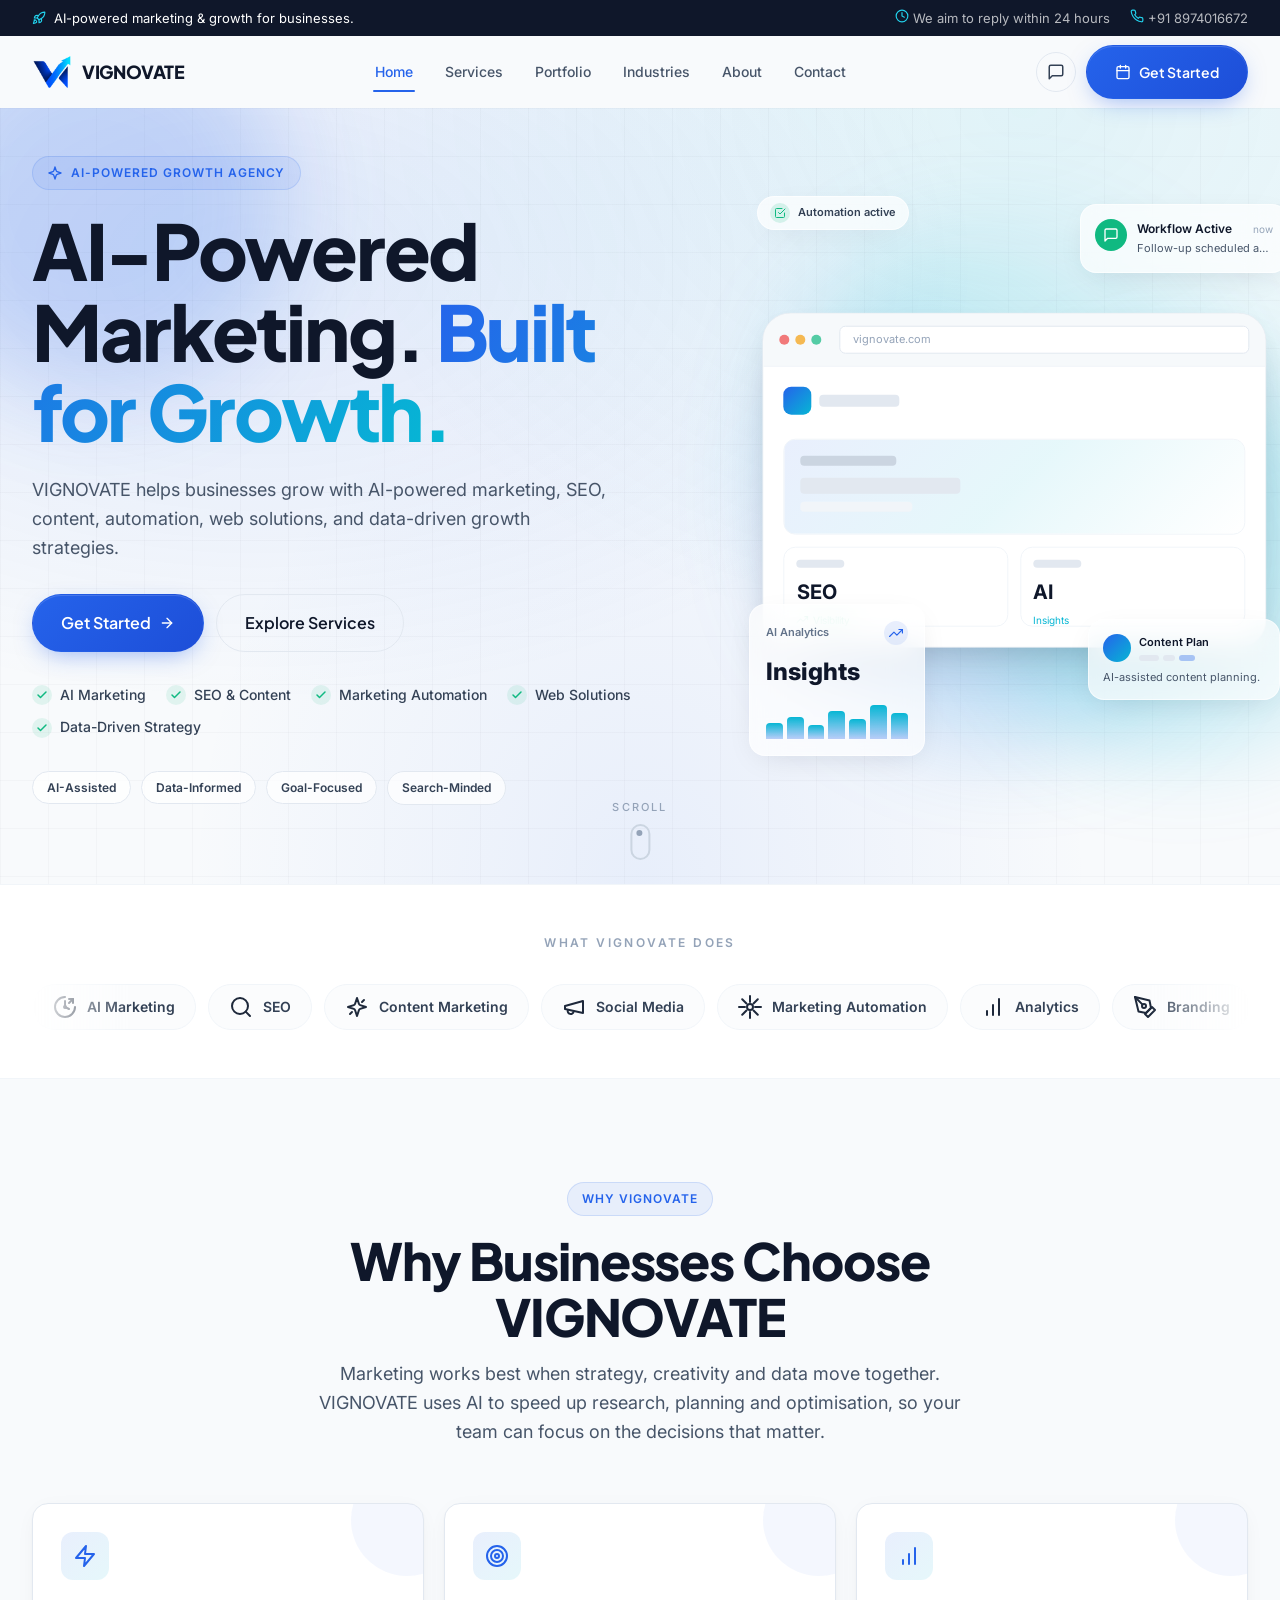
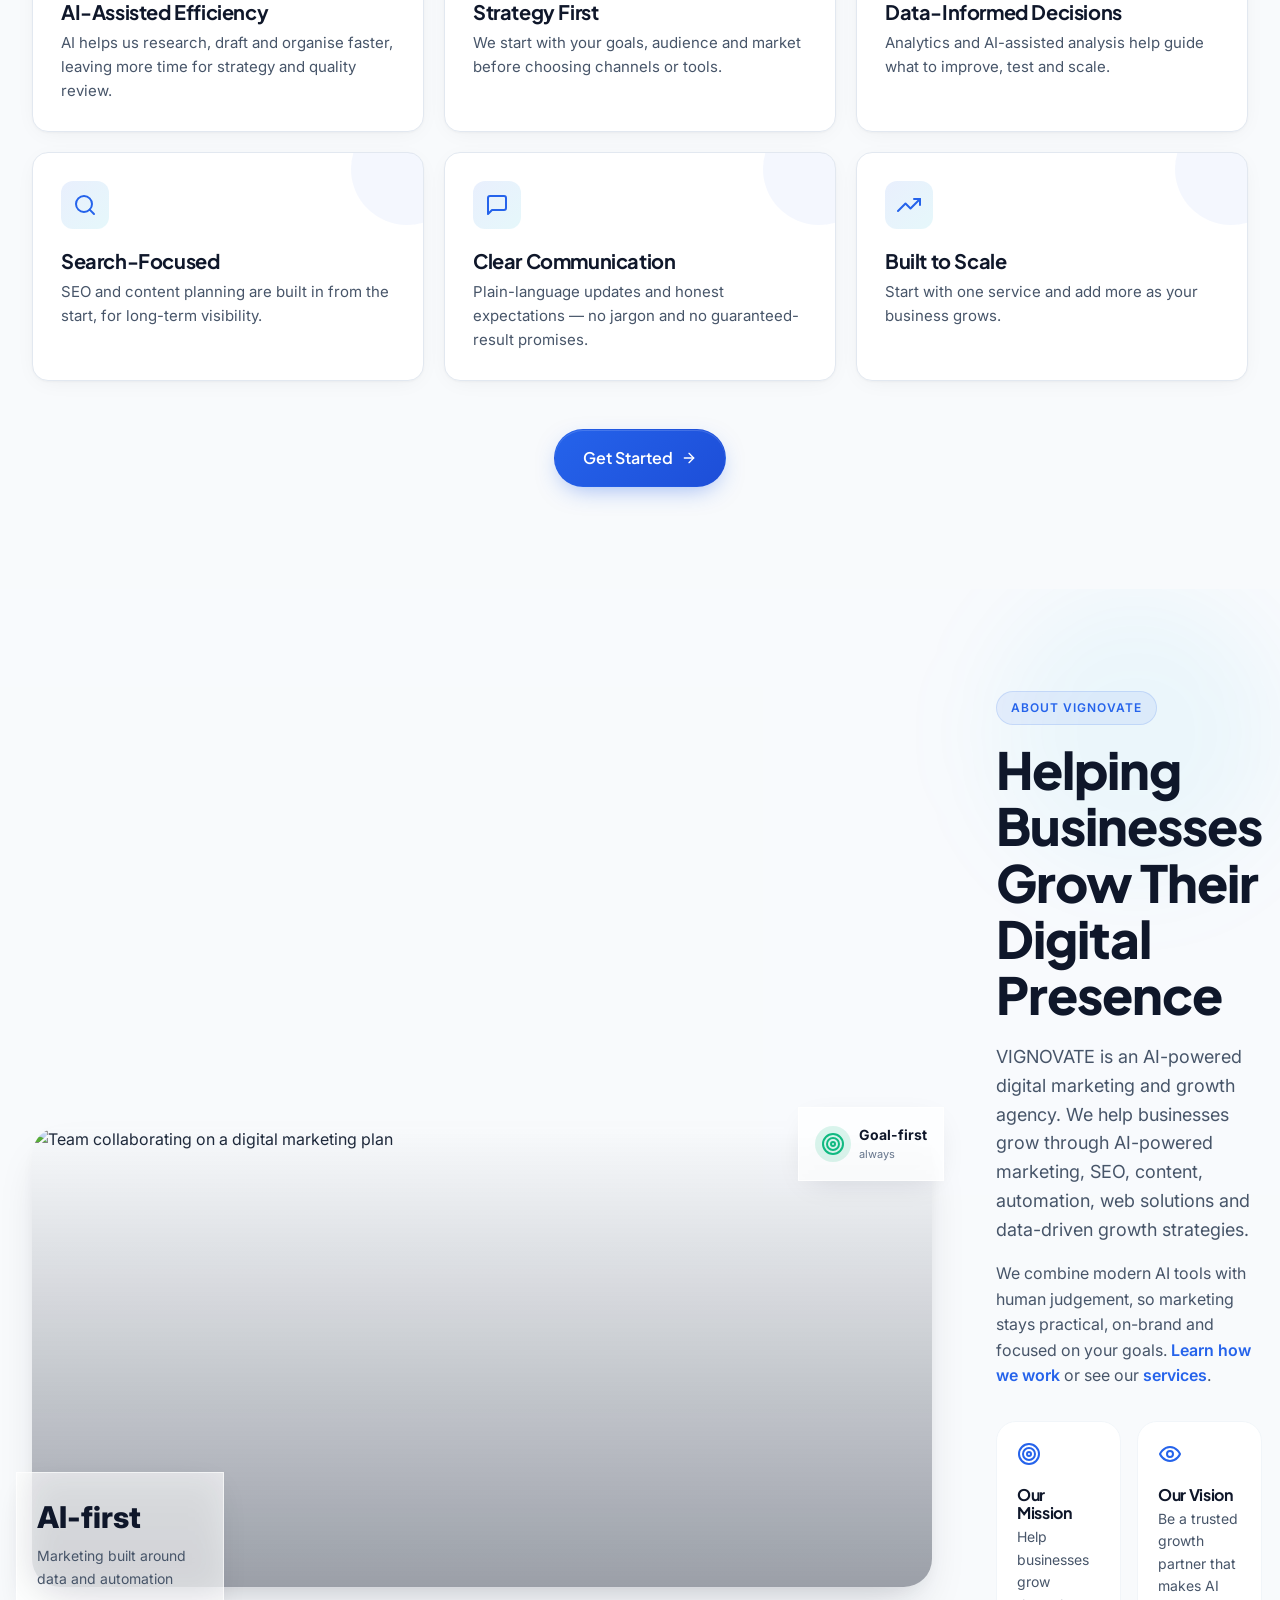
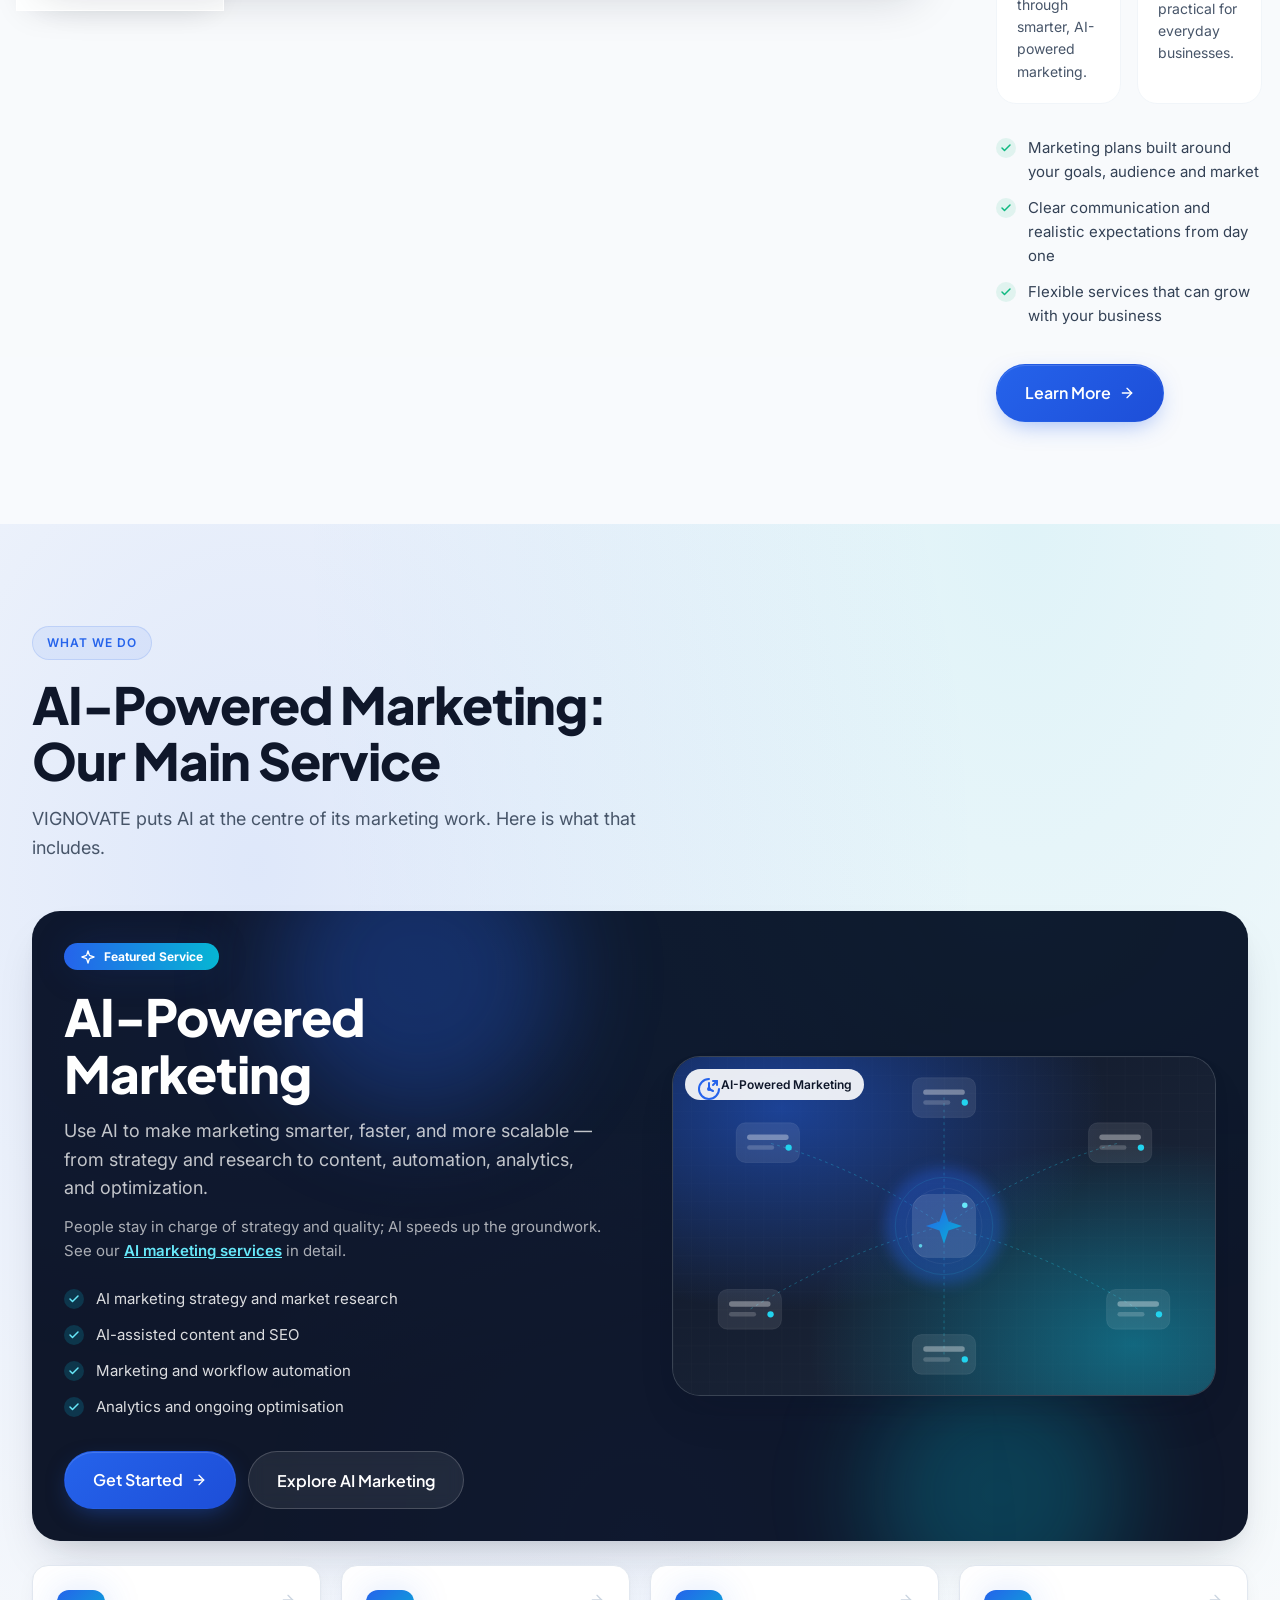
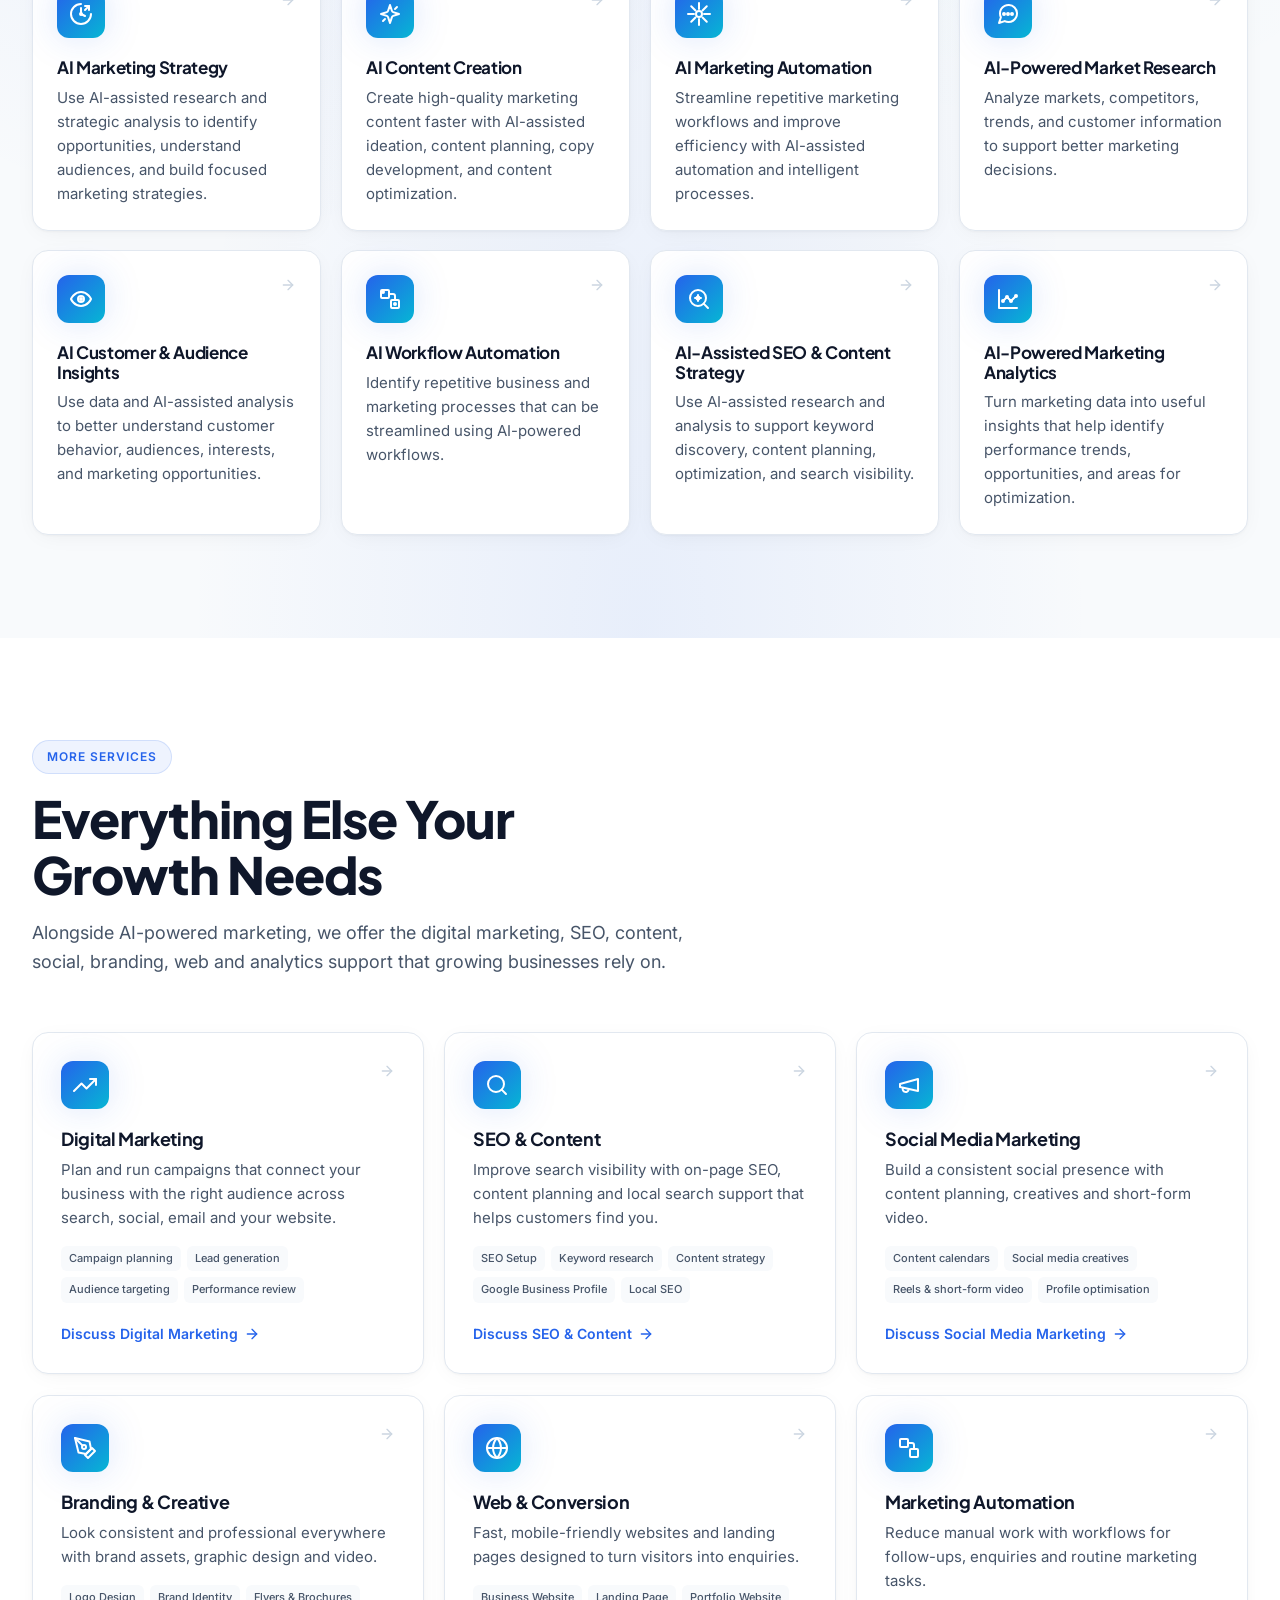
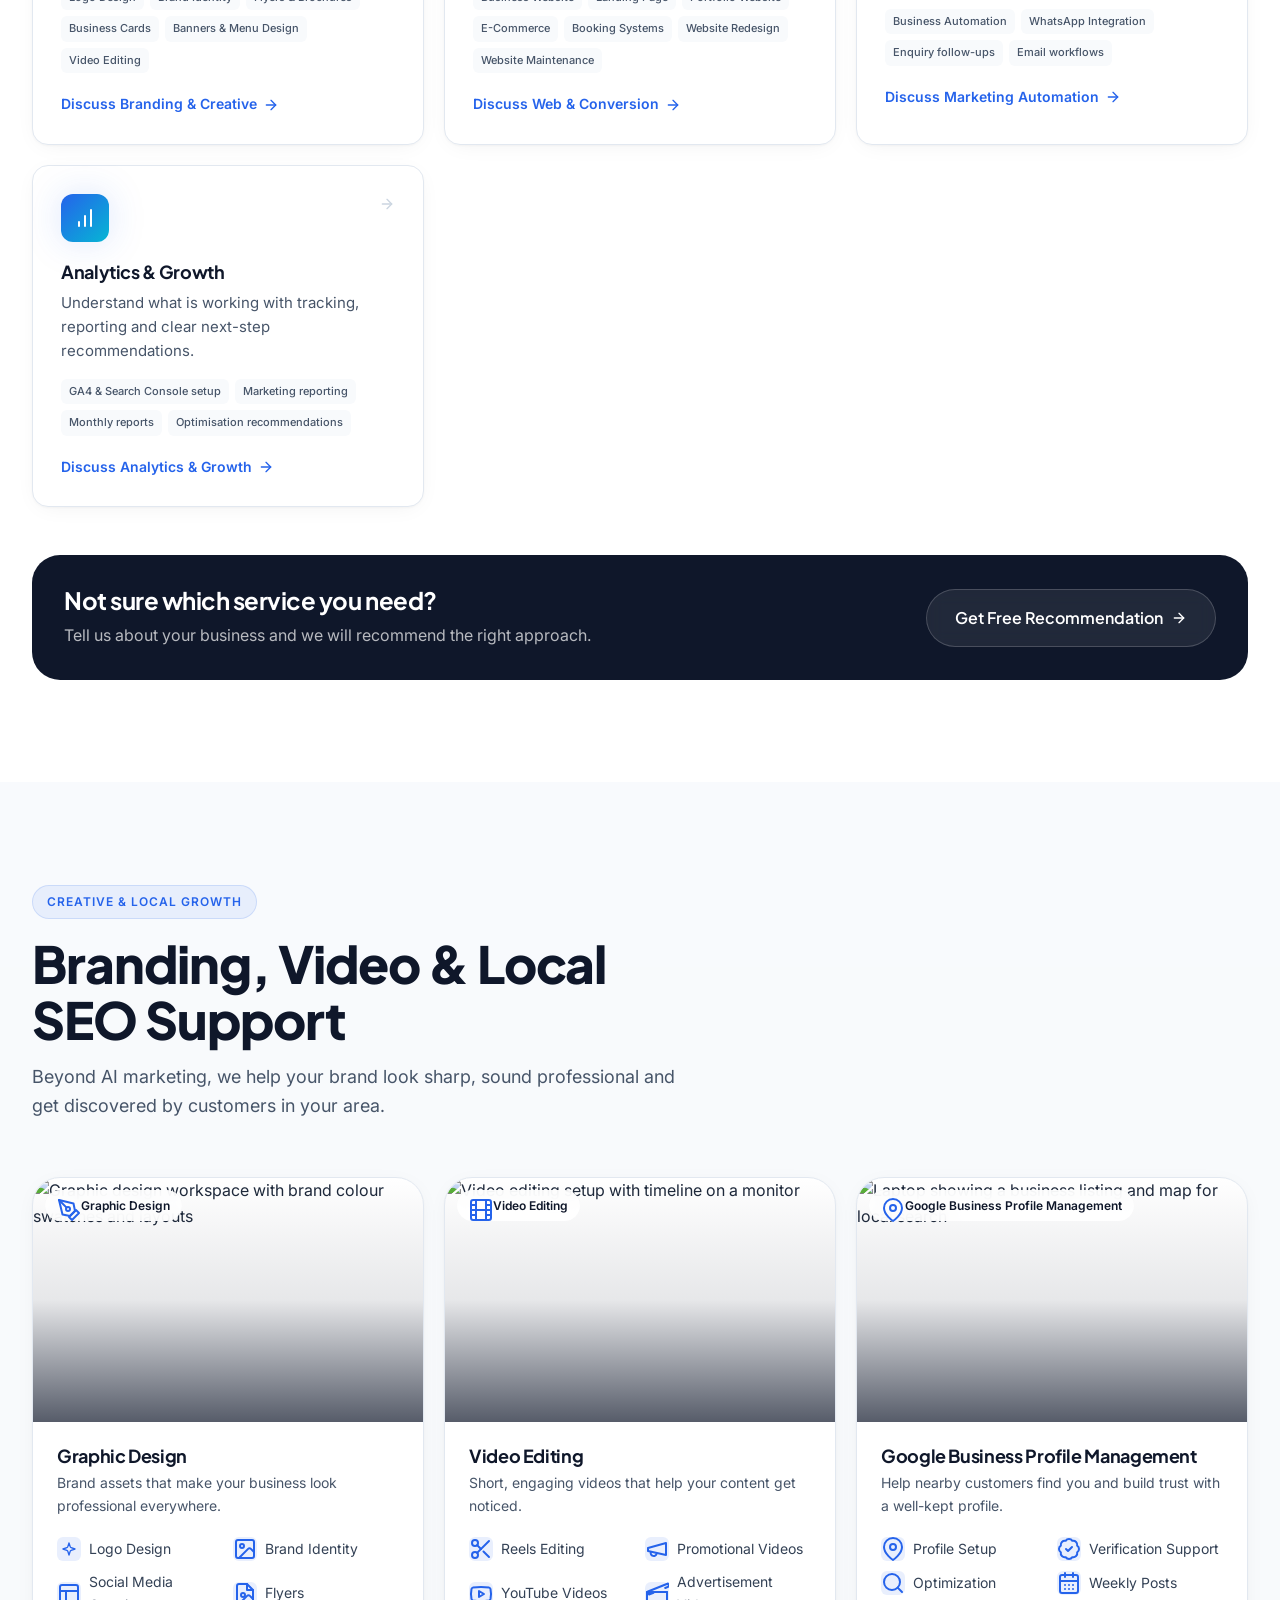
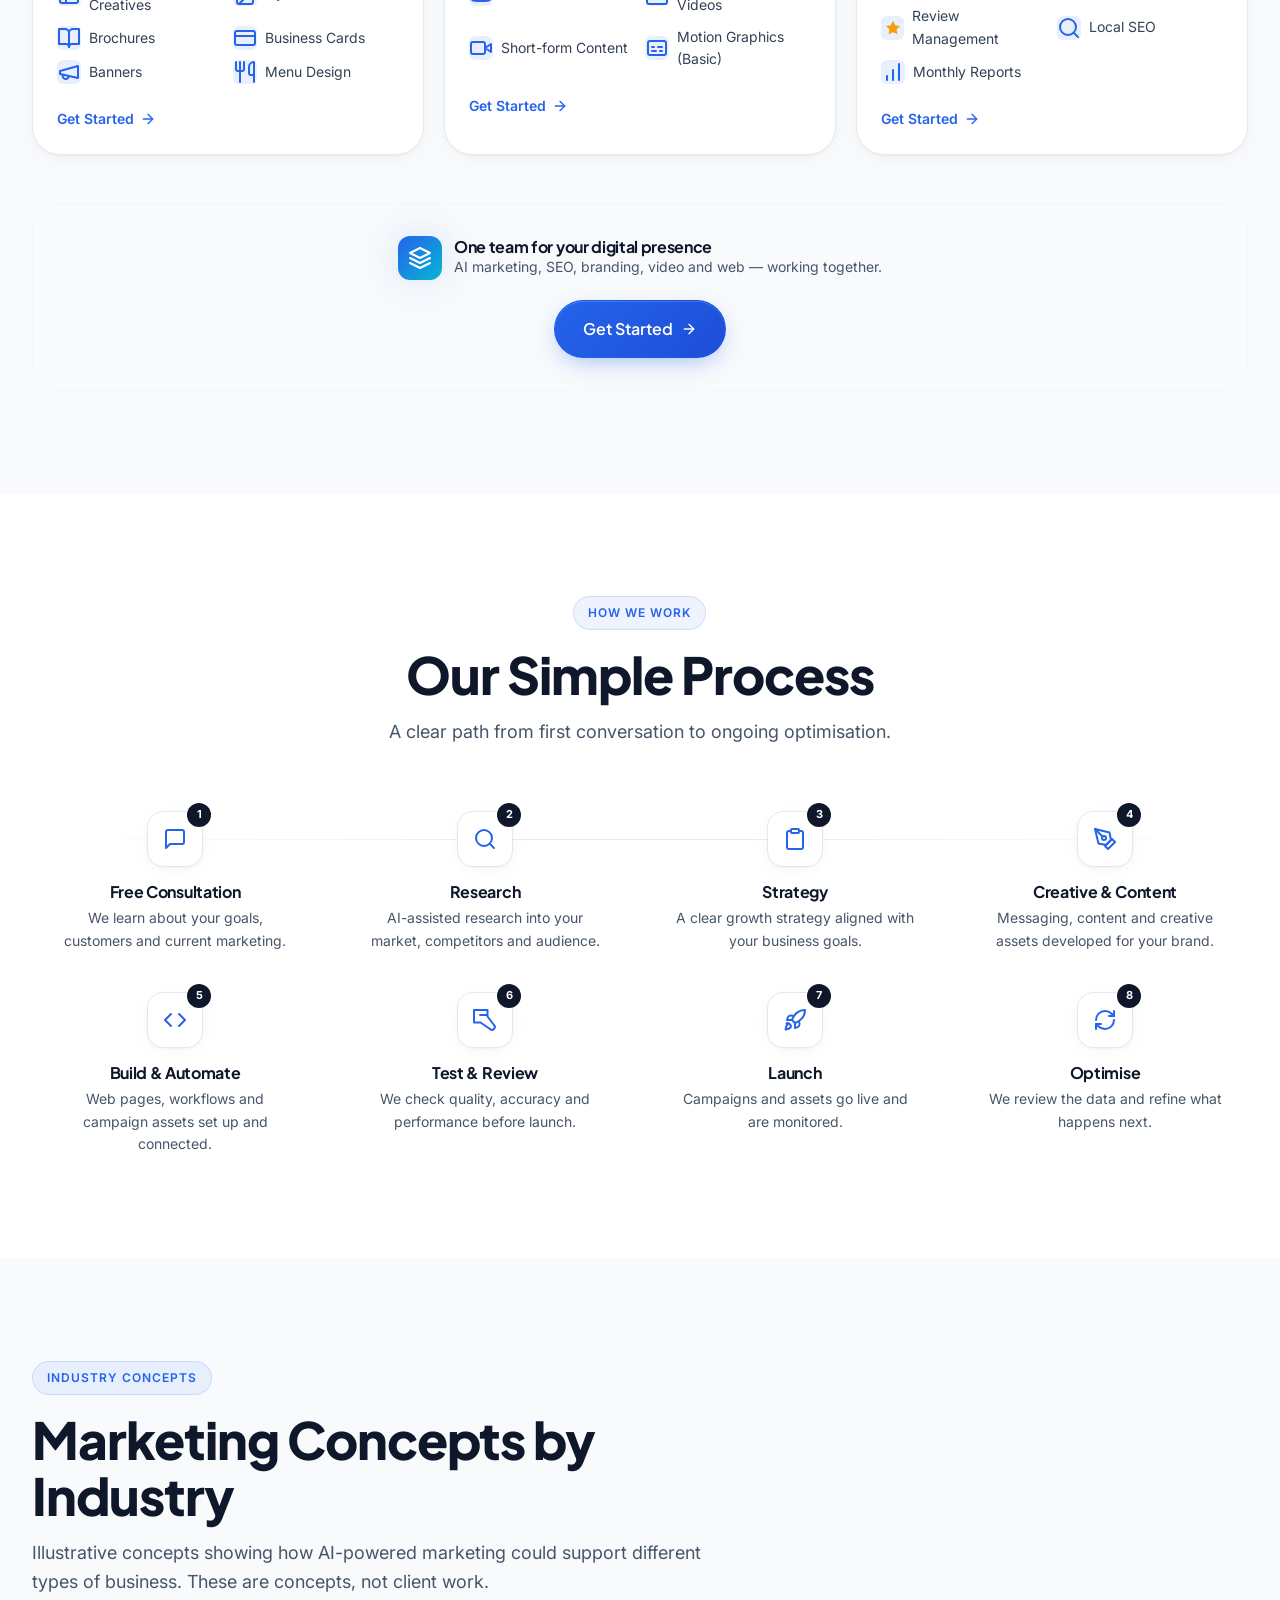
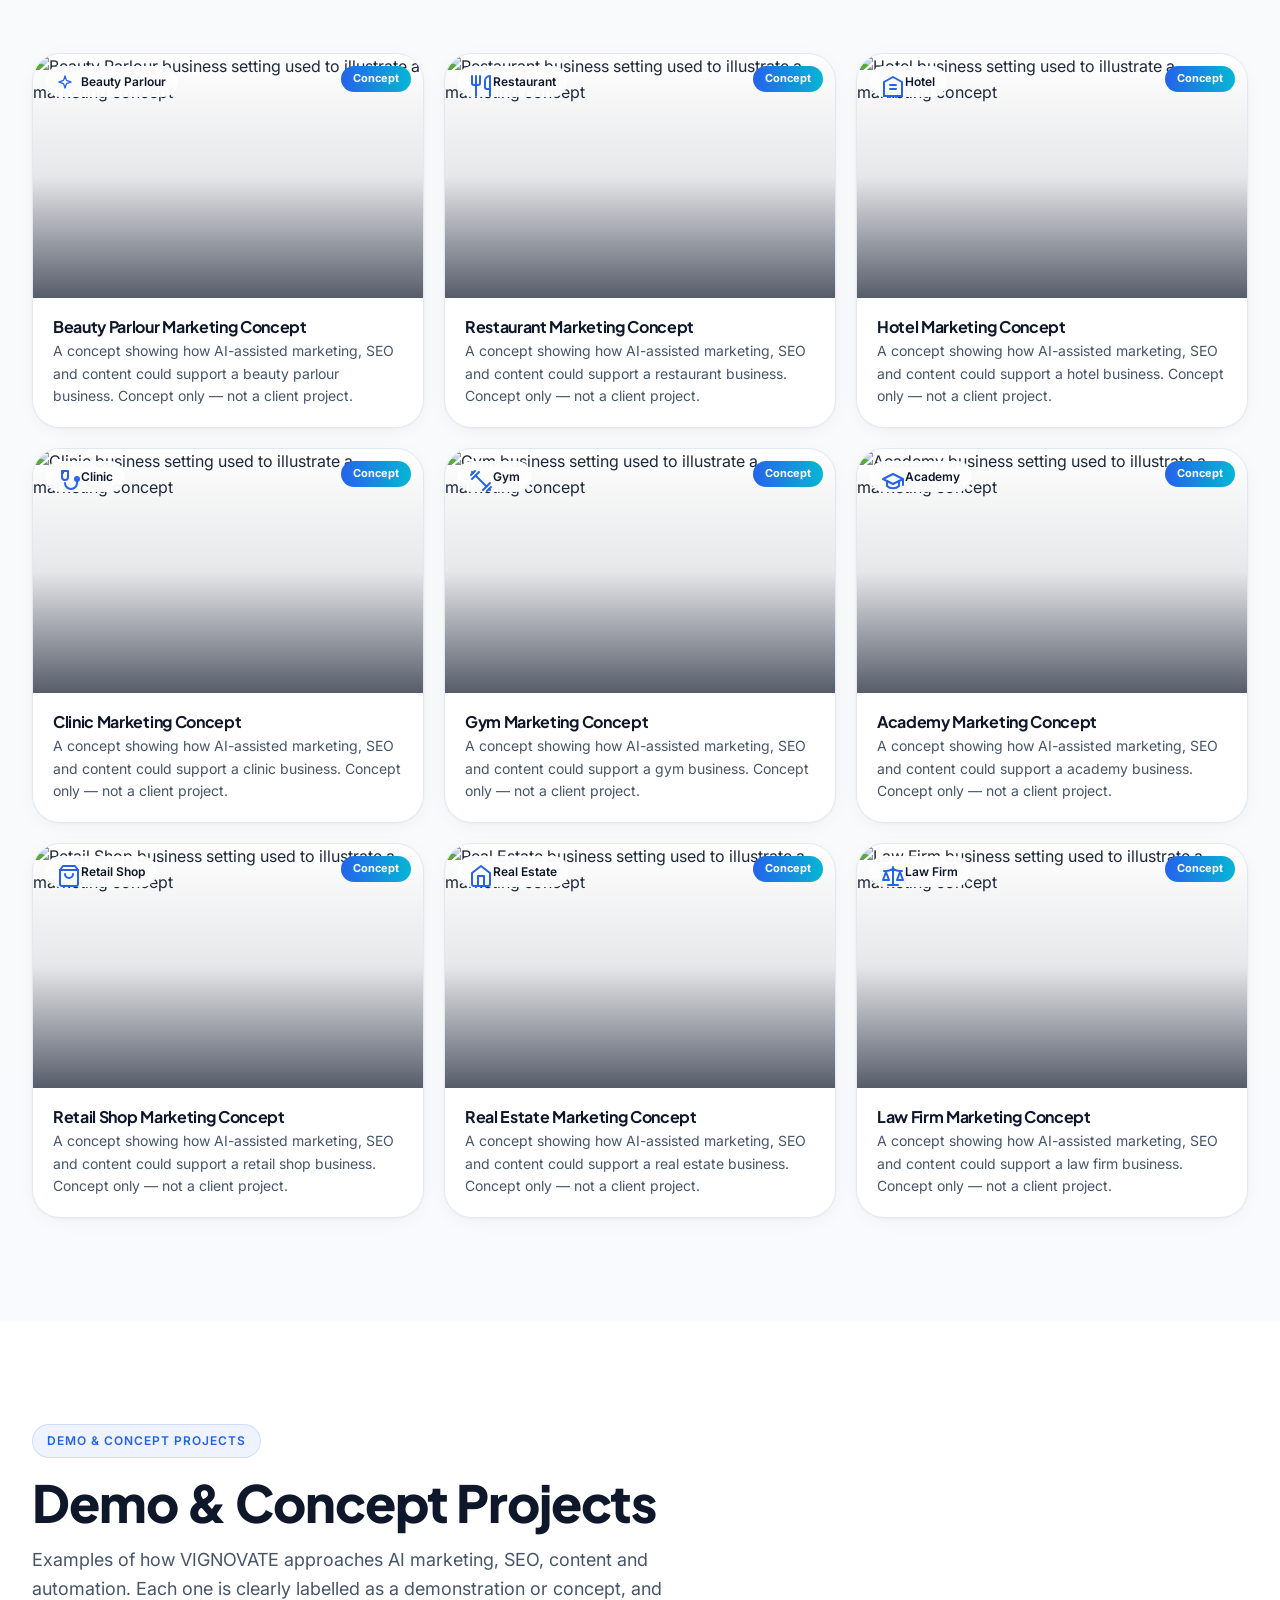
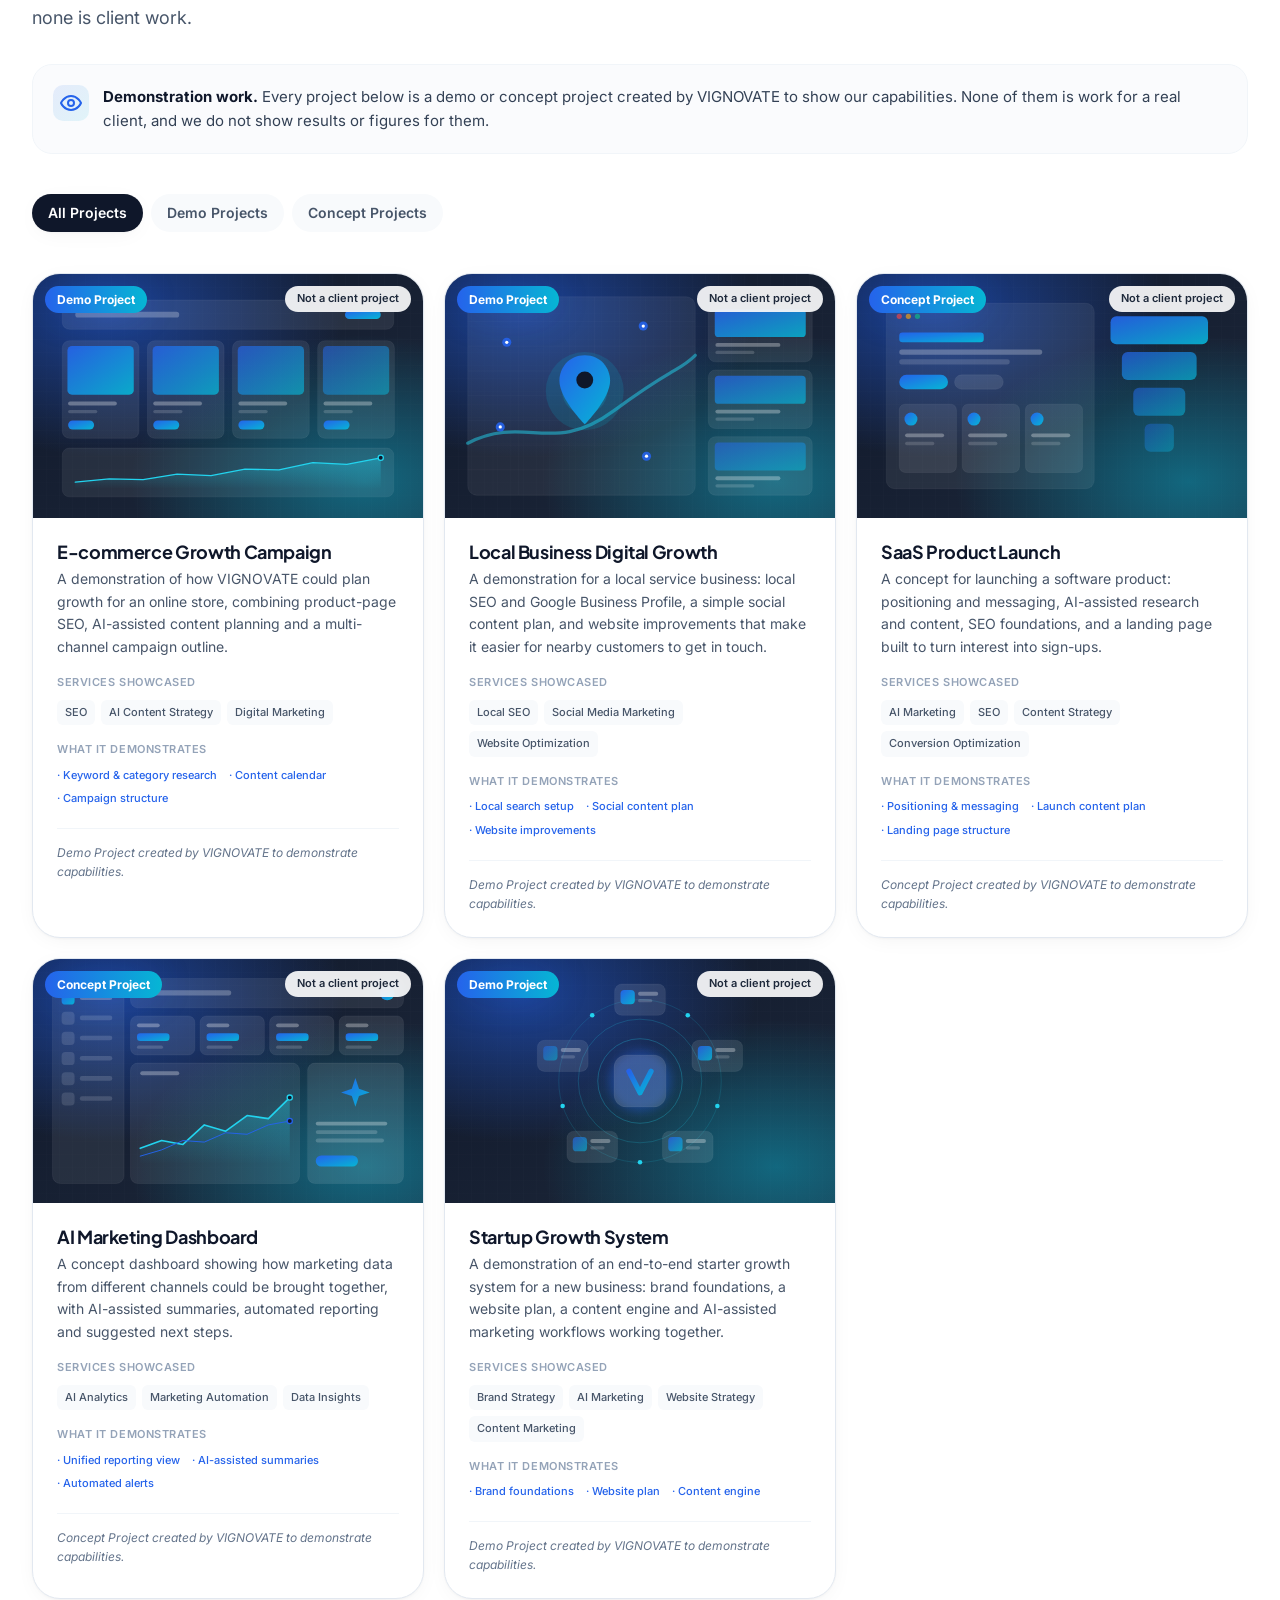
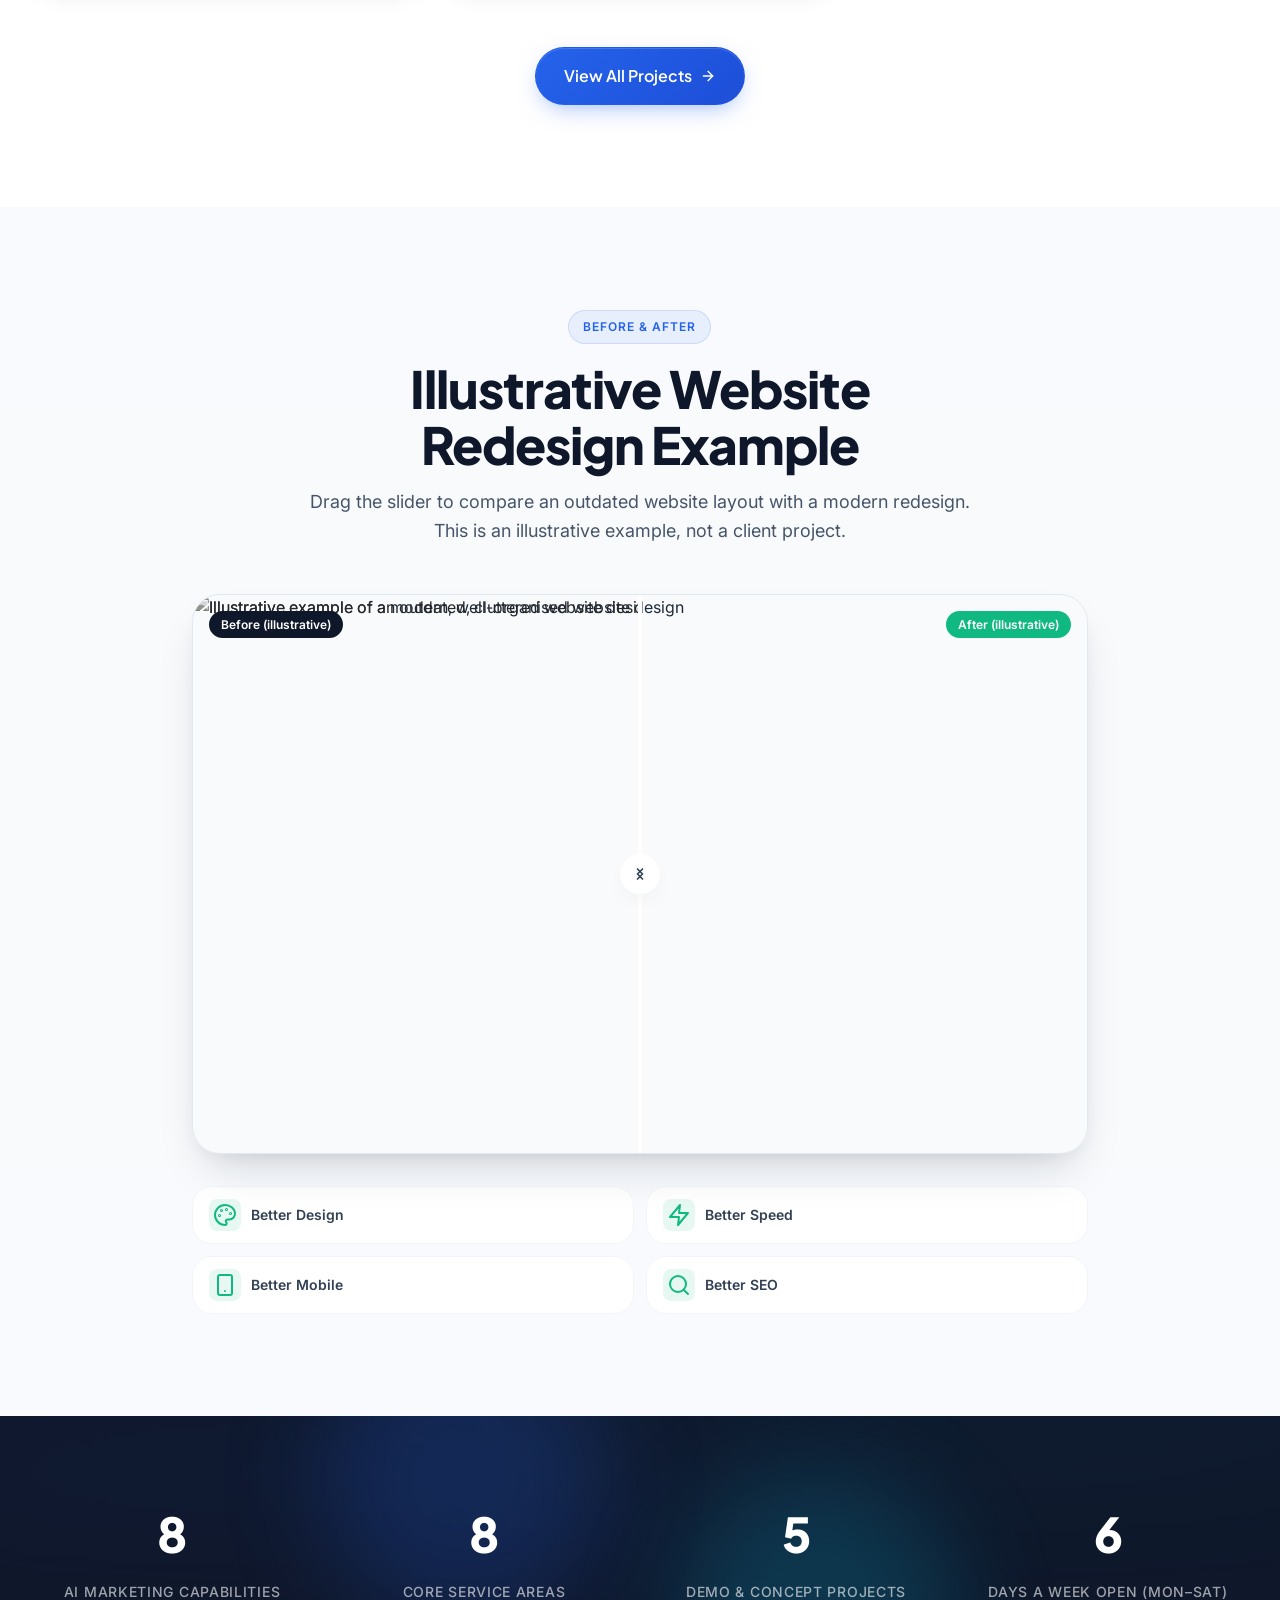
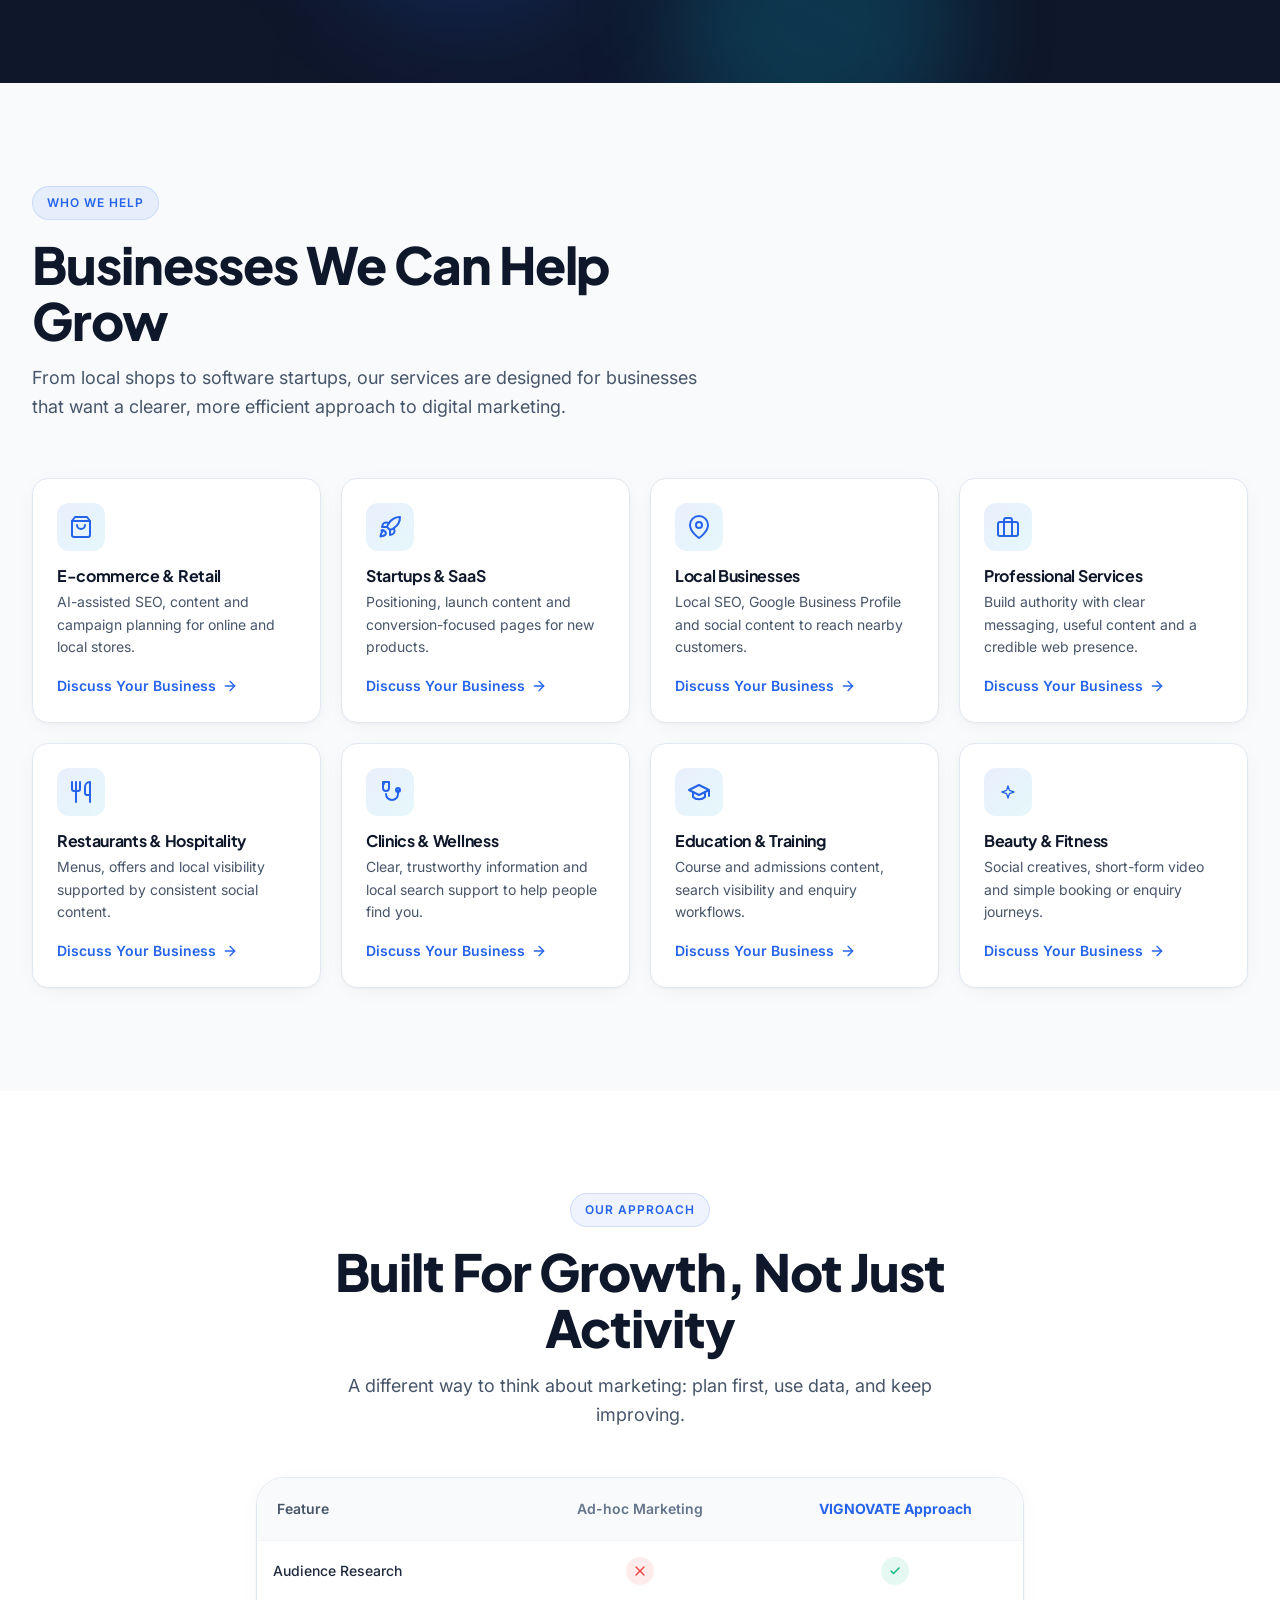
==== index.html @ fc9fb7b8 "Add files via upload" ====
<!doctype html>
<html lang="en">
<head>
<meta charset="UTF-8" />
<meta name="viewport" content="width=device-width, initial-scale=1.0" />
<title>VIGNOVATE | AI-Powered Digital Marketing &amp; Growth Agency</title>
<meta name="description" content="VIGNOVATE is an AI-powered digital marketing and growth agency offering AI marketing, SEO, content marketing, automation, web solutions and data-driven growth strategies." />
<meta name="robots" content="index, follow, max-image-preview:large" />
<meta name="author" content="VIGNOVATE" />
<meta name="theme-color" content="#0F172A" />
<link rel="canonical" href="https://vignovate.com/" />
<link rel="icon" type="image/svg+xml" href="assets/favicon.svg" />
<link rel="icon" type="image/png" sizes="32x32" href="assets/favicon-32.png" />
<link rel="apple-touch-icon" href="assets/img/vignovate-logo.png" />
<meta property="og:type" content="website" />
<meta property="og:site_name" content="VIGNOVATE" />
<meta property="og:locale" content="en_IN" />
<meta property="og:title" content="VIGNOVATE | AI-Powered Digital Marketing &amp; Growth Agency" />
<meta property="og:description" content="VIGNOVATE is an AI-powered digital marketing and growth agency offering AI marketing, SEO, content marketing, automation, web solutions and data-driven growth strategies." />
<meta property="og:url" content="https://vignovate.com/" />
<meta property="og:image" content="https://vignovate.com/assets/img/og-image.png" />
<meta property="og:image:width" content="1200" />
<meta property="og:image:height" content="630" />
<meta property="og:image:alt" content="VIGNOVATE - AI-Powered Digital Marketing &amp; Growth Agency" />
<meta name="twitter:card" content="summary_large_image" />
<meta name="twitter:title" content="VIGNOVATE | AI-Powered Digital Marketing &amp; Growth Agency" />
<meta name="twitter:description" content="VIGNOVATE is an AI-powered digital marketing and growth agency offering AI marketing, SEO, content marketing, automation, web solutions and data-driven growth strategies." />
<meta name="twitter:image" content="https://vignovate.com/assets/img/og-image.png" />
<link rel="preconnect" href="https://fonts.googleapis.com" />
<link rel="preconnect" href="https://fonts.gstatic.com" crossorigin />
<link rel="preconnect" href="https://images.pexels.com" />
<link rel="stylesheet" href="https://fonts.googleapis.com/css2?family=Plus+Jakarta+Sans:wght@500;700;800&amp;family=Inter:wght@400;500;600&amp;display=swap" />
<link rel="stylesheet" href="assets/css/style.css" />
<noscript><style>.reveal{opacity:1!important;transform:none!important}</style></noscript>
<script type="application/ld+json">
{"@context":"https://schema.org","@type":"ProfessionalService","@id":"https://vignovate.com/#organization","name":"VIGNOVATE","url":"https://vignovate.com/","description":"VIGNOVATE helps businesses grow their digital presence through AI-powered marketing, SEO, content, automation, web solutions, and data-driven growth strategies.","telephone":"+91-8974016672","email":"vignovate@gmail.com","image":"https://vignovate.com/assets/img/og-image.png","logo":"https://vignovate.com/assets/img/vignovate-logo.png","address":{"@type":"PostalAddress","addressLocality":"Agartala","addressRegion":"Tripura","addressCountry":"IN"},"openingHoursSpecification":[{"@type":"OpeningHoursSpecification","dayOfWeek":["Monday","Tuesday","Wednesday","Thursday","Friday","Saturday"],"opens":"09:00","closes":"19:00"}]}
</script>
<script type="application/ld+json">
{"@context":"https://schema.org","@type":"WebSite","name":"VIGNOVATE","url":"https://vignovate.com/","description":"AI-Powered Digital Marketing & Growth Agency"}
</script>
<script type="application/ld+json">
{"@context":"https://schema.org","@type":"FAQPage","mainEntity":[{"@type":"Question","name":"What does an AI-powered marketing agency do?","acceptedAnswer":{"@type":"Answer","text":"VIGNOVATE uses AI to support marketing work such as research, strategy, content planning, automation and analytics. AI speeds up the groundwork, and people review the output to keep it accurate and on-brand."}},{"@type":"Question","name":"Do you guarantee results?","acceptedAnswer":{"@type":"Answer","text":"No. Marketing results depend on many factors, including your market, budget and competition. We do not promise specific rankings, traffic or sales. We focus on sound strategy, clear communication and measurable improvement."}},{"@type":"Question","name":"Which services do you offer?","acceptedAnswer":{"@type":"Answer","text":"AI-Powered Marketing is our main service. We also offer Digital Marketing, SEO & Content, Social Media Marketing, Branding & Creative, Web & Conversion, Marketing Automation, and Analytics & Growth."}},{"@type":"Question","name":"Who are your services for?","acceptedAnswer":{"@type":"Answer","text":"Small and growing businesses, startups, local businesses, online stores and professional services that want a clearer, more efficient approach to digital marketing."}},{"@type":"Question","name":"Is AI-generated content safe to publish?","acceptedAnswer":{"@type":"Answer","text":"AI is a tool, not a replacement for judgement. We use it to assist with ideas and drafts, then edit and review for accuracy, tone and brand fit before anything is published."}},{"@type":"Question","name":"Will my website work on mobile?","acceptedAnswer":{"@type":"Answer","text":"Yes. Websites are designed mobile-first and checked across phones, tablets and desktops."}},{"@type":"Question","name":"Can you help with an existing website?","acceptedAnswer":{"@type":"Answer","text":"Yes. We can improve or redesign an existing website, aiming to preserve useful content and search presence where possible."}},{"@type":"Question","name":"Are the portfolio projects real clients?","acceptedAnswer":{"@type":"Answer","text":"No. The projects in our portfolio are demo and concept projects created to show our capabilities. They are clearly labelled and are not client work."}},{"@type":"Question","name":"How do I get started?","acceptedAnswer":{"@type":"Answer","text":"Send us a message through the contact form or WhatsApp. Tell us about your business and goals, and we will suggest next steps."}}]}
</script>
</head>
<body>
<a href="#home" class="skip-link">Skip to content</a>
<div class="scroll-progress"><div class="scroll-progress-bar" id="scrollBar" style="width:0"></div></div>

<!-- Announcement Bar -->
<div class="announce">
  <div class="container-x announce-inner">
    <p><svg class="ic" viewBox="0 0 24 24" fill="none" stroke="#22D3EE" stroke-width="2" stroke-linecap="round" stroke-linejoin="round" width="14" height="14"><path d="M4.5 16.5c-1.5 1.26-2 5-2 5s3.74-.5 5-2c.71-.84.7-2.13-.8-3.36-1.27-1.27-2.66-1.42-3.2-.64Z"/><path d="m12 15-3-3a22 22 0 0 1 2-3.95A12.88 12.88 0 0 1 22 2c0 2.72-.78 7.5-6 11a22.35 22.35 0 0 1-4 2Z"/><path d="M9 12H4s.55-3.03 2-4c1.62-1.08 5 0 5 0"/><path d="M12 15v5s3.03-.55 4-2c1.08-1.62 0-5 0-5"/></svg><span>AI-powered marketing &amp; growth for businesses.</span></p>
    <div class="announce-side">
      <span><svg class="ic" viewBox="0 0 24 24" fill="none" stroke="#22D3EE" stroke-width="2" stroke-linecap="round" stroke-linejoin="round" width="14" height="14"><circle cx="12" cy="12" r="10"/><polyline points="12 6 12 12 16 14"/></svg> We aim to reply within 24 hours</span>
      <a href="tel:+918974016672"><svg class="ic" viewBox="0 0 24 24" fill="none" stroke="#22D3EE" stroke-width="2" stroke-linecap="round" stroke-linejoin="round" width="14" height="14"><path d="M22 16.92v3a2 2 0 0 1-2.18 2 19.79 19.79 0 0 1-8.63-3.07 19.5 19.5 0 0 1-6-6 19.79 19.79 0 0 1-3.07-8.67A2 2 0 0 1 4.11 2h3a2 2 0 0 1 2 1.72 12.84 12.84 0 0 0 .7 2.81 2 2 0 0 1-.45 2.11L8.09 9.91a16 16 0 0 0 6 6l1.27-1.27a2 2 0 0 1 2.11-.45 12.84 12.84 0 0 0 2.81.7A2 2 0 0 1 22 16.92Z"/></svg> +91 8974016672</a>
    </div>
  </div>
</div>

<!-- Header -->
<header class="site-header" id="siteHeader" role="banner">
  <div class="header-bar" id="headerBar">
    <div class="container-x header-inner">
      <a href="index.html" class="logo" aria-label="VIGNOVATE home">
        <span class="logo-mark" style="background:none;box-shadow:none;height:2.5rem;width:2.5rem"><img src="assets/img/vignovate-logo.png" alt="" width="40" height="40" style="height:100%;width:100%;object-fit:contain" /></span>
        <span class="logo-text">VIGNOVATE</span>
      </a>
      <nav class="nav" id="primaryNav" aria-label="Primary">
        <a href="index.html" data-section="home">Home</a>
        <a href="services.html" data-section="services">Services</a>
        <a href="portfolio.html" data-section="portfolio">Portfolio</a>
        <a href="#industries" data-section="industries">Industries</a>
        <a href="about.html" data-section="about">About</a>
        <a href="contact.html" data-section="contact">Contact</a>
      </nav>
      <div class="header-actions">
        <a href="https://wa.me/918974016672?text=Hi%20VIGNOVATE,%20I%20want%20to%20know%20more%20about%20your%20services." target="_blank" rel="noreferrer" class="icon-btn" aria-label="Chat on WhatsApp">
          <svg class="ic" viewBox="0 0 24 24" fill="none" stroke="currentColor" stroke-width="2" stroke-linecap="round" stroke-linejoin="round" width="18" height="18"><path d="M21 15a2 2 0 0 1-2 2H7l-4 4V5a2 2 0 0 1 2-2h14a2 2 0 0 1 2 2z"/></svg>
        </a>
        <a href="contact.html" class="btn btn-primary" style="font-size:0.875rem">
          <svg class="ic" viewBox="0 0 24 24" fill="none" stroke="currentColor" stroke-width="2" stroke-linecap="round" stroke-linejoin="round" width="16" height="16"><rect x="3" y="4" width="18" height="18" rx="2"/><path d="M16 2v4M8 2v4M3 10h18"/></svg>
          Get Started
        </a>
      </div>
      <button class="menu-btn" id="menuOpen" aria-label="Open menu">
        <svg class="ic" viewBox="0 0 24 24" fill="none" stroke="currentColor" stroke-width="2" stroke-linecap="round" stroke-linejoin="round" width="20" height="20"><line x1="4" y1="6" x2="20" y2="6"/><line x1="4" y1="12" x2="20" y2="12"/><line x1="4" y1="18" x2="20" y2="18"/></svg>
      </button>
    </div>
  </div>
  <!-- Mobile menu -->
  <div class="mobile-menu closed" id="mobileMenu">
    <div class="mobile-menu-overlay" data-menu-close></div>
    <div class="mobile-menu-panel">
      <div class="mobile-menu-head">
        <span style="font-family:var(--font-heading);font-size:1.125rem;font-weight:800;color:var(--primary-900)">Menu</span>
        <button class="icon-btn" id="menuClose" aria-label="Close menu">
          <svg class="ic" viewBox="0 0 24 24" fill="none" stroke="currentColor" stroke-width="2" stroke-linecap="round" stroke-linejoin="round" width="20" height="20"><line x1="18" y1="6" x2="6" y2="18"/><line x1="6" y1="6" x2="18" y2="18"/></svg>
        </button>
      </div>
      <nav aria-label="Mobile">
        <a href="index.html">Home</a>
        <a href="services.html">Services</a>
        <a href="portfolio.html">Portfolio</a>
        <a href="#industries" data-menu-close>Industries</a>
        <a href="about.html">About</a>
        <a href="contact.html">Contact</a>
      </nav>
      <div class="mobile-menu-actions">
        <a href="contact.html" class="btn btn-primary" style="width:100%">Get Started</a>
        <a href="https://wa.me/918974016672?text=Hi%20VIGNOVATE,%20I%20want%20to%20know%20more%20about%20your%20services." target="_blank" rel="noreferrer" class="btn btn-whatsapp" style="width:100%">
          <svg class="ic" viewBox="0 0 24 24" fill="none" stroke="currentColor" stroke-width="2" stroke-linecap="round" stroke-linejoin="round" width="16" height="16"><path d="M21 15a2 2 0 0 1-2 2H7l-4 4V5a2 2 0 0 1 2-2h14a2 2 0 0 1 2 2z"/></svg>
          Chat on WhatsApp
        </a>
      </div>
    </div>
  </div>
</header>

<main id="mainContent">
<!-- HERO -->
<section id="home" class="hero" style="position:relative;overflow:hidden">
  <div style="position:absolute;inset:0;z-index:-10" class="mesh-bg"></div>
  <div style="position:absolute;inset:0;z-index:-10;opacity:0.6" class="grid-pattern"></div>
  <div style="position:absolute;top:-6rem;left:-6rem;z-index:-10;height:24rem;width:24rem;border-radius:999px;background:rgba(37,99,235,0.2);filter:blur(48px)" class="animate-pulse-glow"></div>
  <div style="position:absolute;top:33%;right:-6rem;z-index:-10;height:24rem;width:24rem;border-radius:999px;background:rgba(6,182,212,0.2);filter:blur(48px);animation-delay:1.5s" class="animate-pulse-glow"></div>

  <div class="container-x" style="padding-top:3rem;padding-bottom:5rem">
    <div class="hero-grid">
      <div style="max-width:42rem">
        <span class="eyebrow reveal"><svg class="ic" viewBox="0 0 24 24" fill="none" stroke="currentColor" stroke-width="2" stroke-linecap="round" stroke-linejoin="round" width="16" height="16"><path d="m12 3-1.9 5.8a2 2 0 0 1-1.3 1.3L3 12l5.8 1.9a2 2 0 0 1 1.3 1.3L12 21l1.9-5.8a2 2 0 0 1 1.3-1.3L21 12l-5.8-1.9a2 2 0 0 1-1.3-1.3z"/></svg> AI-Powered Growth Agency
        </span>
        <h1 class="reveal text-display" style="margin-top:1.25rem;font-weight:800;color:var(--primary-900)" data-delay="60">
          AI-Powered Marketing. <span class="gradient-text">Built for Growth.</span>
        </h1>
        <p class="reveal" style="margin-top:1.5rem;font-size:1.125rem;color:var(--primary-600);max-width:36rem" data-delay="120">
          VIGNOVATE helps businesses grow with AI-powered marketing, SEO, content, automation, web solutions, and data-driven growth strategies.</p>
        <div class="reveal" style="margin-top:2rem;display:flex;flex-wrap:wrap;align-items:center;gap:0.75rem" data-delay="180">
          <a href="contact.html" class="btn btn-primary">Get Started
            <svg class="ic" viewBox="0 0 24 24" fill="none" stroke="currentColor" stroke-width="2" stroke-linecap="round" stroke-linejoin="round" width="16" height="16"><line x1="5" y1="12" x2="19" y2="12"/><polyline points="12 5 19 12 12 19"/></svg>
          </a>
          <a href="services.html" class="btn btn-secondary">Explore Services</a>
        </div>
        <ul class="reveal" style="margin-top:2rem;display:flex;flex-wrap:wrap;gap:0.625rem 1.25rem" data-delay="240" aria-label="Key capabilities">
          <li style="display:flex;align-items:center;gap:0.5rem;font-size:0.875rem;font-weight:500;color:var(--primary-700)"><span style="display:grid;place-items:center;height:1.25rem;width:1.25rem;border-radius:999px;background:rgba(16,185,129,0.1);color:var(--color-success)"><svg class="ic" viewBox="0 0 24 24" fill="none" stroke="currentColor" stroke-width="3" stroke-linecap="round" stroke-linejoin="round" width="12" height="12"><polyline points="20 6 9 17 4 12"/></svg></span>AI Marketing</li>
          <li style="display:flex;align-items:center;gap:0.5rem;font-size:0.875rem;font-weight:500;color:var(--primary-700)"><span style="display:grid;place-items:center;height:1.25rem;width:1.25rem;border-radius:999px;background:rgba(16,185,129,0.1);color:var(--color-success)"><svg class="ic" viewBox="0 0 24 24" fill="none" stroke="currentColor" stroke-width="3" stroke-linecap="round" stroke-linejoin="round" width="12" height="12"><polyline points="20 6 9 17 4 12"/></svg></span>SEO &amp; Content</li>
          <li style="display:flex;align-items:center;gap:0.5rem;font-size:0.875rem;font-weight:500;color:var(--primary-700)"><span style="display:grid;place-items:center;height:1.25rem;width:1.25rem;border-radius:999px;background:rgba(16,185,129,0.1);color:var(--color-success)"><svg class="ic" viewBox="0 0 24 24" fill="none" stroke="currentColor" stroke-width="3" stroke-linecap="round" stroke-linejoin="round" width="12" height="12"><polyline points="20 6 9 17 4 12"/></svg></span>Marketing Automation</li>
          <li style="display:flex;align-items:center;gap:0.5rem;font-size:0.875rem;font-weight:500;color:var(--primary-700)"><span style="display:grid;place-items:center;height:1.25rem;width:1.25rem;border-radius:999px;background:rgba(16,185,129,0.1);color:var(--color-success)"><svg class="ic" viewBox="0 0 24 24" fill="none" stroke="currentColor" stroke-width="3" stroke-linecap="round" stroke-linejoin="round" width="12" height="12"><polyline points="20 6 9 17 4 12"/></svg></span>Web Solutions</li>
          <li style="display:flex;align-items:center;gap:0.5rem;font-size:0.875rem;font-weight:500;color:var(--primary-700)"><span style="display:grid;place-items:center;height:1.25rem;width:1.25rem;border-radius:999px;background:rgba(16,185,129,0.1);color:var(--color-success)"><svg class="ic" viewBox="0 0 24 24" fill="none" stroke="currentColor" stroke-width="3" stroke-linecap="round" stroke-linejoin="round" width="12" height="12"><polyline points="20 6 9 17 4 12"/></svg></span>Data-Driven Strategy</li>
        </ul>
        <div class="reveal" style="margin-top:2rem;display:flex;flex-wrap:wrap;gap:0.625rem" data-delay="300">
          <span style="border-radius:999px;border:1px solid var(--primary-200);background:rgba(255,255,255,0.7);padding:0.375rem 0.875rem;font-size:0.75rem;font-weight:600;color:var(--primary-700);backdrop-filter:blur(8px)">AI-Assisted</span>
          <span style="border-radius:999px;border:1px solid var(--primary-200);background:rgba(255,255,255,0.7);padding:0.375rem 0.875rem;font-size:0.75rem;font-weight:600;color:var(--primary-700);backdrop-filter:blur(8px)">Data-Informed</span>
          <span style="border-radius:999px;border:1px solid var(--primary-200);background:rgba(255,255,255,0.7);padding:0.375rem 0.875rem;font-size:0.75rem;font-weight:600;color:var(--primary-700);backdrop-filter:blur(8px)">Goal-Focused</span>
          <span style="border-radius:999px;border:1px solid var(--primary-200);background:rgba(255,255,255,0.7);padding:0.375rem 0.875rem;font-size:0.75rem;font-weight:600;color:var(--primary-700);backdrop-filter:blur(8px)">Search-Minded</span>
        </div>
      </div>

      <!-- Hero stage -->
      <div class="hero-stage" id="heroStage">
        <div class="hero-glow"></div>
        <!-- Browser mockup -->
        <div class="hero-mockup" data-depth="0.4">
          <div class="hero-mockup-inner">
            <div class="browser-bar">
              <span class="browser-dot" style="background:rgba(239,68,68,0.7)"></span>
              <span class="browser-dot" style="background:rgba(245,158,11,0.7)"></span>
              <span class="browser-dot" style="background:rgba(16,185,129,0.7)"></span>
              <div class="browser-url">vignovate.com</div>
            </div>
            <div style="padding:1.25rem">
              <div style="display:flex;align-items:center;justify-content:space-between">
                <div style="display:flex;align-items:center;gap:0.5rem">
                  <div style="height:1.75rem;width:1.75rem;border-radius:0.5rem;background:linear-gradient(135deg,var(--color-secondary),var(--color-accent))"></div>
                  <div style="height:0.75rem;width:5rem;border-radius:0.25rem;background:var(--primary-200)"></div>
                </div>
                <div style="display:none;gap:0.75rem" class="show-lg">
                  <div style="height:0.625rem;width:2.5rem;border-radius:0.25rem;background:var(--primary-100)"></div>
                  <div style="height:0.625rem;width:2.5rem;border-radius:0.25rem;background:var(--primary-100)"></div>
                  <div style="height:0.625rem;width:3rem;border-radius:0.25rem;background:rgba(37,99,235,0.3)"></div>
                </div>
              </div>
              <div style="margin-top:1.5rem;display:grid;grid-template-columns:1fr 1fr;gap:0.75rem">
                <div style="grid-column:span 2;height:6rem;border-radius:0.75rem;background:linear-gradient(135deg,rgba(37,99,235,0.1),rgba(6,182,212,0.1),transparent);border:1px solid var(--primary-100);padding:1rem">
                  <div style="height:0.625rem;width:6rem;border-radius:0.25rem;background:var(--primary-300)"></div>
                  <div style="margin-top:0.75rem;height:1rem;width:10rem;border-radius:0.25rem;background:var(--primary-200)"></div>
                  <div style="margin-top:0.5rem;height:0.625rem;width:7rem;border-radius:0.25rem;background:var(--primary-100)"></div>
                </div>
                <div style="height:5rem;border-radius:0.75rem;background:#fff;border:1px solid var(--primary-100);padding:0.75rem">
                  <div style="height:0.5rem;width:3rem;border-radius:0.25rem;background:var(--primary-200)"></div>
                  <div style="margin-top:0.5rem;font-size:1.25rem;font-weight:700;color:var(--primary-900)">SEO</div>
                  <div style="margin-top:0.25rem;display:flex;align-items:center;gap:0.25rem;font-size:0.625rem;color:var(--color-success)">
                    <svg class="ic" viewBox="0 0 24 24" fill="none" stroke="currentColor" stroke-width="2" stroke-linecap="round" stroke-linejoin="round" width="12" height="12"><polyline points="23 6 13.5 15.5 8.5 10.5 1 18"/><polyline points="17 6 23 6 23 12"/></svg> Visibility
                  </div>
                </div>
                <div style="height:5rem;border-radius:0.75rem;background:#fff;border:1px solid var(--primary-100);padding:0.75rem">
                  <div style="height:0.5rem;width:3rem;border-radius:0.25rem;background:var(--primary-200)"></div>
                  <div style="margin-top:0.5rem;font-size:1.25rem;font-weight:700;color:var(--primary-900)">AI</div>
                  <div style="margin-top:0.25rem;font-size:0.625rem;color:var(--color-accent)">Insights</div>
                </div>
              </div>
            </div>
          </div>
        </div>

        <!-- Analytics card -->
        <div class="hero-card hero-card-analytics" data-depth="1.2">
          <div class="glass animate-float" style="border-radius:1rem;padding:1rem;animation-delay:0.6s">
            <div style="display:flex;align-items:center;justify-content:space-between">
              <span style="font-size:0.6875rem;font-weight:600;color:var(--primary-500)">AI Analytics</span>
              <span style="display:grid;place-items:center;height:1.5rem;width:1.5rem;border-radius:999px;background:rgba(37,99,235,0.1);color:var(--color-secondary)">
                <svg class="ic" viewBox="0 0 24 24" fill="none" stroke="currentColor" stroke-width="2" stroke-linecap="round" stroke-linejoin="round" width="14" height="14"><polyline points="23 6 13.5 15.5 8.5 10.5 1 18"/><polyline points="17 6 23 6 23 12"/></svg>
              </span>
            </div>
            <div style="margin-top:0.5rem;font-size:1.5rem;font-weight:800;color:var(--primary-900)">Insights</div>
            <div class="bar-chart" style="margin-top:0.5rem">
              <div style="height:40%"></div><div style="height:55%"></div><div style="height:35%"></div>
              <div style="height:70%"></div><div style="height:50%"></div><div style="height:85%"></div><div style="height:65%"></div>
            </div>
          </div>
        </div>

        <!-- WhatsApp notification -->
        <div class="hero-card hero-card-wa" data-depth="1.6">
          <div class="glass animate-float" style="border-radius:1rem;padding:0.875rem;animation-delay:1.2s">
            <div style="display:flex;align-items:flex-start;gap:0.625rem">
              <span style="display:grid;place-items:center;height:2rem;width:2rem;border-radius:999px;background:var(--color-success);color:#fff;flex-shrink:0">
                <svg class="ic" viewBox="0 0 24 24" fill="none" stroke="currentColor" stroke-width="2" stroke-linecap="round" stroke-linejoin="round" width="16" height="16"><path d="M21 15a2 2 0 0 1-2 2H7l-4 4V5a2 2 0 0 1 2-2h14a2 2 0 0 1 2 2z"/></svg>
              </span>
              <div style="min-width:0">
                <div style="display:flex;align-items:center;justify-content:space-between">
                  <span style="font-size:0.75rem;font-weight:600;color:var(--primary-900)">Workflow Active</span>
                  <span style="font-size:0.625rem;color:var(--primary-400)">now</span>
                </div>
                <p style="font-size:0.6875rem;color:var(--primary-600);margin-top:0.125rem;overflow:hidden;text-overflow:ellipsis;white-space:nowrap">Follow-up scheduled automatically</p>
              </div>
            </div>
          </div>
        </div>

        <!-- Content plan card -->
        <div class="hero-card hero-card-review" data-depth="1.4">
          <div class="glass animate-float-slow" style="border-radius:1rem;padding:0.875rem">
            <div style="display:flex;align-items:center;gap:0.5rem">
              <div style="height:1.75rem;width:1.75rem;border-radius:999px;background:linear-gradient(135deg,var(--color-secondary),var(--color-accent))"></div>
              <div>
                <div style="font-size:0.6875rem;font-weight:600;color:var(--primary-900)">Content Plan</div>
                <div style="display:flex;gap:0.25rem;margin-top:0.25rem"><span style="height:0.375rem;width:1.25rem;border-radius:999px;background:var(--primary-200)"></span><span style="height:0.375rem;width:0.75rem;border-radius:999px;background:var(--primary-200)"></span><span style="height:0.375rem;width:1rem;border-radius:999px;background:rgba(37,99,235,0.35)"></span></div>
              </div>
            </div>
            <p style="margin-top:0.5rem;font-size:0.6875rem;color:var(--primary-600);line-height:1.4">AI-assisted content planning.</p>
          </div>
        </div>

        <!-- Booking chip -->
        <div class="hero-card hero-card-chip" data-depth="0.9">
          <div class="glass animate-float" style="border-radius:999px;padding:0.375rem 0.75rem;display:flex;align-items:center;gap:0.5rem;animation-delay:0.3s">
            <span style="display:grid;place-items:center;height:1.25rem;width:1.25rem;border-radius:999px;background:rgba(16,185,129,0.15);color:var(--color-success)">
              <svg class="ic" viewBox="0 0 24 24" fill="none" stroke="currentColor" stroke-width="2" stroke-linecap="round" stroke-linejoin="round" width="12" height="12"><path d="M9 11l3 3L22 4"/><path d="M21 12v7a2 2 0 0 1-2 2H5a2 2 0 0 1-2-2V5a2 2 0 0 1 2-2h11"/></svg>
            </span>
            <span style="font-size:0.6875rem;font-weight:600;color:var(--primary-700)">Automation active</span>
          </div>
        </div>
      </div>
    </div>
  </div>

  <div class="scroll-indicator">
    <span style="font-size:0.6875rem;font-weight:500;text-transform:uppercase;letter-spacing:0.2em">Scroll</span>
    <span class="scroll-mouse-wrap"><span class="scroll-mouse-dot animate-scroll-mouse"></span></span>
  </div>
</section>

<!-- CAPABILITIES STRIP -->
<section style="padding:3rem 0;border-top:1px solid var(--primary-100);border-bottom:1px solid var(--primary-100);background:#fff">
  <div class="container-x">
    <p style="text-align:center;font-size:0.75rem;font-weight:600;text-transform:uppercase;letter-spacing:0.2em;color:var(--primary-400)">What VIGNOVATE Does</p>
    <div class="marquee-wrap mask-fade-x" style="margin-top:2rem">
      <div class="marquee-track" id="marqueeTrack"><div class="marquee-item"><svg viewBox="0 0 24 24" fill="none" stroke="currentColor" stroke-width="2" stroke-linecap="round" stroke-linejoin="round" width="24" height="24"><path d="M12 2a10 10 0 1 0 10 10"/><path d="M12 6v6l4 2"/><circle cx="12" cy="12" r="1"/><path d="M16 4l4 0 0 4"/><path d="M20 4l-4 4"/></svg><span style="font-size:0.875rem;font-weight:600;color:var(--primary-700);white-space:nowrap">AI Marketing</span></div><div class="marquee-item"><svg viewBox="0 0 24 24" fill="none" stroke="currentColor" stroke-width="2" stroke-linecap="round" stroke-linejoin="round" width="24" height="24"><circle cx="11" cy="11" r="8"/><line x1="21" y1="21" x2="16.65" y2="16.65"/></svg><span style="font-size:0.875rem;font-weight:600;color:var(--primary-700);white-space:nowrap">SEO</span></div><div class="marquee-item"><svg viewBox="0 0 24 24" fill="none" stroke="currentColor" stroke-width="2" stroke-linecap="round" stroke-linejoin="round" width="24" height="24"><path d="M12 3l1.9 5.8a2 2 0 0 0 1.3 1.3L21 12l-5.8 1.9a2 2 0 0 0-1.3 1.3L12 21l-1.9-5.8a2 2 0 0 0-1.3-1.3L3 12l5.8-1.9a2 2 0 0 0 1.3-1.3z"/><path d="M5 19l2-2"/><path d="M19 5l-2 2"/></svg><span style="font-size:0.875rem;font-weight:600;color:var(--primary-700);white-space:nowrap">Content Marketing</span></div><div class="marquee-item"><svg viewBox="0 0 24 24" fill="none" stroke="currentColor" stroke-width="2" stroke-linecap="round" stroke-linejoin="round" width="24" height="24"><path d="m3 11 18-5v12L3 14v-3z"/><path d="M11.6 16.8a3 3 0 1 1-5.8-1.6"/></svg><span style="font-size:0.875rem;font-weight:600;color:var(--primary-700);white-space:nowrap">Social Media</span></div><div class="marquee-item"><svg viewBox="0 0 24 24" fill="none" stroke="currentColor" stroke-width="2" stroke-linecap="round" stroke-linejoin="round" width="24" height="24"><circle cx="12" cy="12" r="3"/><path d="M12 1v6M12 17v6M4.22 4.22l4.24 4.24M15.54 15.54l4.24 4.24M1 12h6M17 12h6M4.22 19.78l4.24-4.24M15.54 8.46l4.24-4.24"/></svg><span style="font-size:0.875rem;font-weight:600;color:var(--primary-700);white-space:nowrap">Marketing Automation</span></div><div class="marquee-item"><svg viewBox="0 0 24 24" fill="none" stroke="currentColor" stroke-width="2" stroke-linecap="round" stroke-linejoin="round" width="24" height="24"><line x1="12" y1="20" x2="12" y2="10"/><line x1="18" y1="20" x2="18" y2="4"/><line x1="6" y1="20" x2="6" y2="16"/></svg><span style="font-size:0.875rem;font-weight:600;color:var(--primary-700);white-space:nowrap">Analytics</span></div><div class="marquee-item"><svg viewBox="0 0 24 24" fill="none" stroke="currentColor" stroke-width="2" stroke-linecap="round" stroke-linejoin="round" width="24" height="24"><path d="m12 19 7-7 3 3-7 7-3-3z"/><path d="m18 13-1.5-7.5L2 2l3.5 14.5L13 18l5-5z"/><path d="m2 2 7.586 7.586"/><circle cx="11" cy="11" r="2"/></svg><span style="font-size:0.875rem;font-weight:600;color:var(--primary-700);white-space:nowrap">Branding</span></div><div class="marquee-item"><svg viewBox="0 0 24 24" fill="none" stroke="currentColor" stroke-width="2" stroke-linecap="round" stroke-linejoin="round" width="24" height="24"><circle cx="12" cy="12" r="10"/><line x1="2" y1="12" x2="22" y2="12"/><path d="M12 2a15.3 15.3 0 0 1 4 10 15.3 15.3 0 0 1-4 10 15.3 15.3 0 0 1-4-10 15.3 15.3 0 0 1 4-10z"/></svg><span style="font-size:0.875rem;font-weight:600;color:var(--primary-700);white-space:nowrap">Web Solutions</span></div><div class="marquee-item" aria-hidden="true"><svg viewBox="0 0 24 24" fill="none" stroke="currentColor" stroke-width="2" stroke-linecap="round" stroke-linejoin="round" width="24" height="24"><path d="M12 2a10 10 0 1 0 10 10"/><path d="M12 6v6l4 2"/><circle cx="12" cy="12" r="1"/><path d="M16 4l4 0 0 4"/><path d="M20 4l-4 4"/></svg><span style="font-size:0.875rem;font-weight:600;color:var(--primary-700);white-space:nowrap">AI Marketing</span></div><div class="marquee-item" aria-hidden="true"><svg viewBox="0 0 24 24" fill="none" stroke="currentColor" stroke-width="2" stroke-linecap="round" stroke-linejoin="round" width="24" height="24"><circle cx="11" cy="11" r="8"/><line x1="21" y1="21" x2="16.65" y2="16.65"/></svg><span style="font-size:0.875rem;font-weight:600;color:var(--primary-700);white-space:nowrap">SEO</span></div><div class="marquee-item" aria-hidden="true"><svg viewBox="0 0 24 24" fill="none" stroke="currentColor" stroke-width="2" stroke-linecap="round" stroke-linejoin="round" width="24" height="24"><path d="M12 3l1.9 5.8a2 2 0 0 0 1.3 1.3L21 12l-5.8 1.9a2 2 0 0 0-1.3 1.3L12 21l-1.9-5.8a2 2 0 0 0-1.3-1.3L3 12l5.8-1.9a2 2 0 0 0 1.3-1.3z"/><path d="M5 19l2-2"/><path d="M19 5l-2 2"/></svg><span style="font-size:0.875rem;font-weight:600;color:var(--primary-700);white-space:nowrap">Content Marketing</span></div><div class="marquee-item" aria-hidden="true"><svg viewBox="0 0 24 24" fill="none" stroke="currentColor" stroke-width="2" stroke-linecap="round" stroke-linejoin="round" width="24" height="24"><path d="m3 11 18-5v12L3 14v-3z"/><path d="M11.6 16.8a3 3 0 1 1-5.8-1.6"/></svg><span style="font-size:0.875rem;font-weight:600;color:var(--primary-700);white-space:nowrap">Social Media</span></div><div class="marquee-item" aria-hidden="true"><svg viewBox="0 0 24 24" fill="none" stroke="currentColor" stroke-width="2" stroke-linecap="round" stroke-linejoin="round" width="24" height="24"><circle cx="12" cy="12" r="3"/><path d="M12 1v6M12 17v6M4.22 4.22l4.24 4.24M15.54 15.54l4.24 4.24M1 12h6M17 12h6M4.22 19.78l4.24-4.24M15.54 8.46l4.24-4.24"/></svg><span style="font-size:0.875rem;font-weight:600;color:var(--primary-700);white-space:nowrap">Marketing Automation</span></div><div class="marquee-item" aria-hidden="true"><svg viewBox="0 0 24 24" fill="none" stroke="currentColor" stroke-width="2" stroke-linecap="round" stroke-linejoin="round" width="24" height="24"><line x1="12" y1="20" x2="12" y2="10"/><line x1="18" y1="20" x2="18" y2="4"/><line x1="6" y1="20" x2="6" y2="16"/></svg><span style="font-size:0.875rem;font-weight:600;color:var(--primary-700);white-space:nowrap">Analytics</span></div><div class="marquee-item" aria-hidden="true"><svg viewBox="0 0 24 24" fill="none" stroke="currentColor" stroke-width="2" stroke-linecap="round" stroke-linejoin="round" width="24" height="24"><path d="m12 19 7-7 3 3-7 7-3-3z"/><path d="m18 13-1.5-7.5L2 2l3.5 14.5L13 18l5-5z"/><path d="m2 2 7.586 7.586"/><circle cx="11" cy="11" r="2"/></svg><span style="font-size:0.875rem;font-weight:600;color:var(--primary-700);white-space:nowrap">Branding</span></div><div class="marquee-item" aria-hidden="true"><svg viewBox="0 0 24 24" fill="none" stroke="currentColor" stroke-width="2" stroke-linecap="round" stroke-linejoin="round" width="24" height="24"><circle cx="12" cy="12" r="10"/><line x1="2" y1="12" x2="22" y2="12"/><path d="M12 2a15.3 15.3 0 0 1 4 10 15.3 15.3 0 0 1-4 10 15.3 15.3 0 0 1-4-10 15.3 15.3 0 0 1 4-10z"/></svg><span style="font-size:0.875rem;font-weight:600;color:var(--primary-700);white-space:nowrap">Web Solutions</span></div></div>
    </div>
  </div>
</section>
<!-- WHY -->
<section class="section-pad">
  <div class="container-x">
    <div style="max-width:42rem;margin-inline:auto;text-align:center">
      <span class="eyebrow reveal">Why VIGNOVATE</span>
      <h2 class="reveal text-section" style="margin-top:1rem;font-weight:800;color:var(--primary-900)" data-delay="60">Why Businesses Choose VIGNOVATE</h2>
      <p class="reveal" style="margin-top:1rem;font-size:1.125rem;color:var(--primary-600)" data-delay="120">Marketing works best when strategy, creativity and data move together. VIGNOVATE uses AI to speed up research, planning and optimisation, so your team can focus on the decisions that matter.</p>
    </div>
    <div class="grid-3" style="margin-top:3.5rem" id="whyGrid">
      <article class="reveal card card-hover" style="padding:1.75rem;position:relative;overflow:hidden" data-delay="0">
        <div style="position:absolute;right:-2.5rem;top:-2.5rem;height:7rem;width:7rem;border-radius:999px;background:rgba(37,99,235,0.05);transition:transform 0.5s" onmouseover="this.style.transform='scale(1.5)'" onmouseout="this.style.transform='scale(1)'"></div>
        <div style="position:relative">
          <span style="display:grid;place-items:center;height:3rem;width:3rem;border-radius:0.75rem;background:linear-gradient(135deg,rgba(37,99,235,0.1),rgba(6,182,212,0.1));color:var(--color-secondary)"><svg viewBox="0 0 24 24" fill="none" stroke="currentColor" stroke-width="2" stroke-linecap="round" stroke-linejoin="round" width="24" height="24"><polygon points="13 2 3 14 12 14 11 22 21 10 12 10 13 2"/></svg></span>
          <h3 style="margin-top:1.25rem;font-size:1.25rem;font-weight:700;color:var(--primary-900)">AI-Assisted Efficiency</h3>
          <p style="margin-top:0.5rem;font-size:0.9375rem;color:var(--primary-600);line-height:1.6">AI helps us research, draft and organise faster, leaving more time for strategy and quality review.</p>
        </div>
      </article>
      <article class="reveal card card-hover" style="padding:1.75rem;position:relative;overflow:hidden" data-delay="70">
        <div style="position:absolute;right:-2.5rem;top:-2.5rem;height:7rem;width:7rem;border-radius:999px;background:rgba(37,99,235,0.05);transition:transform 0.5s" onmouseover="this.style.transform='scale(1.5)'" onmouseout="this.style.transform='scale(1)'"></div>
        <div style="position:relative">
          <span style="display:grid;place-items:center;height:3rem;width:3rem;border-radius:0.75rem;background:linear-gradient(135deg,rgba(37,99,235,0.1),rgba(6,182,212,0.1));color:var(--color-secondary)"><svg viewBox="0 0 24 24" fill="none" stroke="currentColor" stroke-width="2" stroke-linecap="round" stroke-linejoin="round" width="24" height="24"><circle cx="12" cy="12" r="10"/><circle cx="12" cy="12" r="6"/><circle cx="12" cy="12" r="2"/></svg></span>
          <h3 style="margin-top:1.25rem;font-size:1.25rem;font-weight:700;color:var(--primary-900)">Strategy First</h3>
          <p style="margin-top:0.5rem;font-size:0.9375rem;color:var(--primary-600);line-height:1.6">We start with your goals, audience and market before choosing channels or tools.</p>
        </div>
      </article>
      <article class="reveal card card-hover" style="padding:1.75rem;position:relative;overflow:hidden" data-delay="140">
        <div style="position:absolute;right:-2.5rem;top:-2.5rem;height:7rem;width:7rem;border-radius:999px;background:rgba(37,99,235,0.05);transition:transform 0.5s" onmouseover="this.style.transform='scale(1.5)'" onmouseout="this.style.transform='scale(1)'"></div>
        <div style="position:relative">
          <span style="display:grid;place-items:center;height:3rem;width:3rem;border-radius:0.75rem;background:linear-gradient(135deg,rgba(37,99,235,0.1),rgba(6,182,212,0.1));color:var(--color-secondary)"><svg viewBox="0 0 24 24" fill="none" stroke="currentColor" stroke-width="2" stroke-linecap="round" stroke-linejoin="round" width="24" height="24"><line x1="12" y1="20" x2="12" y2="10"/><line x1="18" y1="20" x2="18" y2="4"/><line x1="6" y1="20" x2="6" y2="16"/></svg></span>
          <h3 style="margin-top:1.25rem;font-size:1.25rem;font-weight:700;color:var(--primary-900)">Data-Informed Decisions</h3>
          <p style="margin-top:0.5rem;font-size:0.9375rem;color:var(--primary-600);line-height:1.6">Analytics and AI-assisted analysis help guide what to improve, test and scale.</p>
        </div>
      </article>
      <article class="reveal card card-hover" style="padding:1.75rem;position:relative;overflow:hidden" data-delay="210">
        <div style="position:absolute;right:-2.5rem;top:-2.5rem;height:7rem;width:7rem;border-radius:999px;background:rgba(37,99,235,0.05);transition:transform 0.5s" onmouseover="this.style.transform='scale(1.5)'" onmouseout="this.style.transform='scale(1)'"></div>
        <div style="position:relative">
          <span style="display:grid;place-items:center;height:3rem;width:3rem;border-radius:0.75rem;background:linear-gradient(135deg,rgba(37,99,235,0.1),rgba(6,182,212,0.1));color:var(--color-secondary)"><svg viewBox="0 0 24 24" fill="none" stroke="currentColor" stroke-width="2" stroke-linecap="round" stroke-linejoin="round" width="24" height="24"><circle cx="11" cy="11" r="8"/><line x1="21" y1="21" x2="16.65" y2="16.65"/></svg></span>
          <h3 style="margin-top:1.25rem;font-size:1.25rem;font-weight:700;color:var(--primary-900)">Search-Focused</h3>
          <p style="margin-top:0.5rem;font-size:0.9375rem;color:var(--primary-600);line-height:1.6">SEO and content planning are built in from the start, for long-term visibility.</p>
        </div>
      </article>
      <article class="reveal card card-hover" style="padding:1.75rem;position:relative;overflow:hidden" data-delay="280">
        <div style="position:absolute;right:-2.5rem;top:-2.5rem;height:7rem;width:7rem;border-radius:999px;background:rgba(37,99,235,0.05);transition:transform 0.5s" onmouseover="this.style.transform='scale(1.5)'" onmouseout="this.style.transform='scale(1)'"></div>
        <div style="position:relative">
          <span style="display:grid;place-items:center;height:3rem;width:3rem;border-radius:0.75rem;background:linear-gradient(135deg,rgba(37,99,235,0.1),rgba(6,182,212,0.1));color:var(--color-secondary)"><svg viewBox="0 0 24 24" fill="none" stroke="currentColor" stroke-width="2" stroke-linecap="round" stroke-linejoin="round" width="24" height="24"><path d="M21 15a2 2 0 0 1-2 2H7l-4 4V5a2 2 0 0 1 2-2h14a2 2 0 0 1 2 2z"/></svg></span>
          <h3 style="margin-top:1.25rem;font-size:1.25rem;font-weight:700;color:var(--primary-900)">Clear Communication</h3>
          <p style="margin-top:0.5rem;font-size:0.9375rem;color:var(--primary-600);line-height:1.6">Plain-language updates and honest expectations — no jargon and no guaranteed-result promises.</p>
        </div>
      </article>
      <article class="reveal card card-hover" style="padding:1.75rem;position:relative;overflow:hidden" data-delay="350">
        <div style="position:absolute;right:-2.5rem;top:-2.5rem;height:7rem;width:7rem;border-radius:999px;background:rgba(37,99,235,0.05);transition:transform 0.5s" onmouseover="this.style.transform='scale(1.5)'" onmouseout="this.style.transform='scale(1)'"></div>
        <div style="position:relative">
          <span style="display:grid;place-items:center;height:3rem;width:3rem;border-radius:0.75rem;background:linear-gradient(135deg,rgba(37,99,235,0.1),rgba(6,182,212,0.1));color:var(--color-secondary)"><svg viewBox="0 0 24 24" fill="none" stroke="currentColor" stroke-width="2" stroke-linecap="round" stroke-linejoin="round" width="24" height="24"><polyline points="23 6 13.5 15.5 8.5 10.5 1 18"/><polyline points="17 6 23 6 23 12"/></svg></span>
          <h3 style="margin-top:1.25rem;font-size:1.25rem;font-weight:700;color:var(--primary-900)">Built to Scale</h3>
          <p style="margin-top:0.5rem;font-size:0.9375rem;color:var(--primary-600);line-height:1.6">Start with one service and add more as your business grows.</p>
        </div>
      </article>
    </div>
    <div class="reveal" style="margin-top:3rem;text-align:center">
      <a href="contact.html" class="btn btn-primary">Get Started <svg class="ic" viewBox="0 0 24 24" fill="none" stroke="currentColor" stroke-width="2" stroke-linecap="round" stroke-linejoin="round" width="16" height="16"><line x1="5" y1="12" x2="19" y2="12"/><polyline points="12 5 19 12 12 19"/></svg></a>
    </div>
  </div>
</section>
<!-- ABOUT PREVIEW -->
<section id="about" class="section-pad" style="background:rgba(248,250,252,0.4);position:relative;overflow:hidden">
  <div style="position:absolute;top:0;right:0;height:18rem;width:18rem;border-radius:999px;background:rgba(6,182,212,0.05);filter:blur(48px)"></div>
  <div class="container-x">
    <div class="col-2">
      <div class="reveal" style="position:relative">
        <div style="position:relative;border-radius:var(--radius-xl3);overflow:hidden;box-shadow:var(--shadow-lift)">
          <img src="https://images.pexels.com/photos/3182812/pexels-photo-3182812.jpeg?auto=compress&amp;cs=tinysrgb&amp;w=900&amp;h=1000&amp;fit=crop" alt="Team collaborating on a digital marketing plan" loading="lazy" decoding="async" width="900" height="460" style="width:100%;height:460px;object-fit:cover" />
          <div style="position:absolute;inset:0;background:linear-gradient(to top,rgba(15,23,42,0.4),transparent)"></div>
        </div>
        <div style="position:absolute;bottom:-1.5rem;left:-1rem;width:13rem" class="glass">
          <div style="padding:1.25rem">
            <div style="font-size:1.875rem;font-weight:800;color:var(--primary-900)">AI-first</div>
            <div style="font-size:0.875rem;color:var(--primary-600);margin-top:0.25rem">Marketing built around data and automation</div>
          </div>
        </div>
        <div style="position:absolute;top:-1.25rem;right:-0.75rem" class="glass">
          <div style="padding:1rem;display:flex;align-items:center;gap:0.5rem">
            <span style="display:grid;place-items:center;height:2.25rem;width:2.25rem;border-radius:999px;background:rgba(16,185,129,0.15);color:var(--color-success)"><svg viewBox="0 0 24 24" fill="none" stroke="currentColor" stroke-width="2" stroke-linecap="round" stroke-linejoin="round" width="24" height="24"><circle cx="12" cy="12" r="10"/><circle cx="12" cy="12" r="6"/><circle cx="12" cy="12" r="2"/></svg></span>
            <div>
              <div style="font-size:0.875rem;font-weight:700;color:var(--primary-900)">Goal-first</div>
              <div style="font-size:0.6875rem;color:var(--primary-500)">always</div>
            </div>
          </div>
        </div>
      </div>
      <div>
        <span class="eyebrow reveal">About VIGNOVATE</span>
        <h2 class="reveal text-section" style="margin-top:1rem;font-weight:800;color:var(--primary-900)" data-delay="60">Helping Businesses Grow Their Digital Presence</h2>
        <p class="reveal" style="margin-top:1.25rem;font-size:1.125rem;color:var(--primary-600)" data-delay="120">VIGNOVATE is an AI-powered digital marketing and growth agency. We help businesses grow through AI-powered marketing, SEO, content, automation, web solutions and data-driven growth strategies.</p>
        <p class="reveal" style="margin-top:1rem;color:var(--primary-600)" data-delay="160">We combine modern AI tools with human judgement, so marketing stays practical, on-brand and focused on your goals. <a href="about.html" style="color:var(--color-secondary);font-weight:600">Learn how we work</a> or see our <a href="services.html" style="color:var(--color-secondary);font-weight:600">services</a>.</p>
        <div class="reveal grid-2" style="margin-top:2rem;gap:1rem" data-delay="220">
          <div style="border-radius:var(--radius-xl2);border:1px solid var(--primary-100);background:#fff;padding:1.25rem">
            <span style="color:var(--color-secondary)"><svg viewBox="0 0 24 24" fill="none" stroke="currentColor" stroke-width="2" stroke-linecap="round" stroke-linejoin="round" width="24" height="24"><circle cx="12" cy="12" r="10"/><circle cx="12" cy="12" r="6"/><circle cx="12" cy="12" r="2"/></svg></span>
            <h3 style="margin-top:0.75rem;font-size:1rem;font-weight:700;color:var(--primary-900)">Our Mission</h3>
            <p style="margin-top:0.25rem;font-size:0.875rem;color:var(--primary-600)">Help businesses grow through smarter, AI-powered marketing.</p>
          </div>
          <div style="border-radius:var(--radius-xl2);border:1px solid var(--primary-100);background:#fff;padding:1.25rem">
            <span style="color:var(--color-secondary)"><svg viewBox="0 0 24 24" fill="none" stroke="currentColor" stroke-width="2" stroke-linecap="round" stroke-linejoin="round" width="24" height="24"><path d="M2 12s3-7 10-7 10 7 10 7-3 7-10 7-10-7-10-7Z"/><circle cx="12" cy="12" r="3"/></svg></span>
            <h3 style="margin-top:0.75rem;font-size:1rem;font-weight:700;color:var(--primary-900)">Our Vision</h3>
            <p style="margin-top:0.25rem;font-size:0.875rem;color:var(--primary-600)">Be a trusted growth partner that makes AI practical for everyday businesses.</p>
          </div>
        </div>
        <ul class="reveal" style="margin-top:2rem;display:flex;flex-direction:column;gap:0.75rem" data-delay="280">
          <li style="display:flex;align-items:flex-start;gap:0.75rem;color:var(--primary-700)"><span style="margin-top:0.125rem;display:grid;place-items:center;height:1.25rem;width:1.25rem;flex-shrink:0;border-radius:999px;background:rgba(16,185,129,0.1);color:var(--color-success)"><svg class="ic" viewBox="0 0 24 24" fill="none" stroke="currentColor" stroke-width="3" stroke-linecap="round" stroke-linejoin="round" width="12" height="12"><polyline points="20 6 9 17 4 12"/></svg></span><span style="font-size:0.9375rem">Marketing plans built around your goals, audience and market</span></li>
          <li style="display:flex;align-items:flex-start;gap:0.75rem;color:var(--primary-700)"><span style="margin-top:0.125rem;display:grid;place-items:center;height:1.25rem;width:1.25rem;flex-shrink:0;border-radius:999px;background:rgba(16,185,129,0.1);color:var(--color-success)"><svg class="ic" viewBox="0 0 24 24" fill="none" stroke="currentColor" stroke-width="3" stroke-linecap="round" stroke-linejoin="round" width="12" height="12"><polyline points="20 6 9 17 4 12"/></svg></span><span style="font-size:0.9375rem">Clear communication and realistic expectations from day one</span></li>
          <li style="display:flex;align-items:flex-start;gap:0.75rem;color:var(--primary-700)"><span style="margin-top:0.125rem;display:grid;place-items:center;height:1.25rem;width:1.25rem;flex-shrink:0;border-radius:999px;background:rgba(16,185,129,0.1);color:var(--color-success)"><svg class="ic" viewBox="0 0 24 24" fill="none" stroke="currentColor" stroke-width="3" stroke-linecap="round" stroke-linejoin="round" width="12" height="12"><polyline points="20 6 9 17 4 12"/></svg></span><span style="font-size:0.9375rem">Flexible services that can grow with your business</span></li>
        </ul>
        <div class="reveal" style="margin-top:2.25rem" data-delay="340">
          <a href="about.html" class="btn btn-primary">Learn More <svg class="ic" viewBox="0 0 24 24" fill="none" stroke="currentColor" stroke-width="2" stroke-linecap="round" stroke-linejoin="round" width="16" height="16"><line x1="5" y1="12" x2="19" y2="12"/><polyline points="12 5 19 12 12 19"/></svg></a>
        </div>
      </div>
    </div>
  </div>
</section>
<!-- SERVICES: AI FEATURED -->
<section id="services" class="section-pad" style="position:relative">
  <div style="position:absolute;inset:0;z-index:-10" class="mesh-bg"></div>
  <div class="container-x">
    <div style="max-width:42rem">
      <span class="eyebrow reveal">What We Do</span>
      <h2 class="reveal text-section" style="margin-top:1rem;font-weight:800;color:var(--primary-900)" data-delay="60">AI-Powered Marketing: Our Main Service</h2>
      <p class="reveal" style="margin-top:1rem;font-size:1.125rem;color:var(--primary-600)" data-delay="120">VIGNOVATE puts AI at the centre of its marketing work. Here is what that includes.</p>
    </div>
    <div id="ai-powered-marketing" style="margin-top:3rem;scroll-margin-top:6rem">
    <div class="reveal" style="position:relative;overflow:hidden;border-radius:var(--radius-xl3);background:var(--primary-900);padding:2rem;box-shadow:var(--shadow-lift)">
      <div style="position:absolute;inset:0;opacity:0.35" class="mesh-bg"></div>
      <div style="position:absolute;top:-5rem;left:20%;height:18rem;width:18rem;border-radius:999px;background:rgba(37,99,235,0.3);filter:blur(48px)"></div>
      <div style="position:absolute;bottom:-5rem;right:10%;height:16rem;width:16rem;border-radius:999px;background:rgba(6,182,212,0.25);filter:blur(48px)"></div>
      <div class="col-2" style="position:relative">
        <div>
          <span style="display:inline-flex;align-items:center;gap:0.5rem;border-radius:999px;background:linear-gradient(to right,var(--color-secondary),var(--color-accent));padding:0.25rem 1rem;font-size:0.75rem;font-weight:700;color:#fff;box-shadow:var(--shadow-glow)"><svg class="ic" viewBox="0 0 24 24" fill="none" stroke="currentColor" stroke-width="2" stroke-linecap="round" stroke-linejoin="round" width="16" height="16"><path d="m12 3-1.9 5.8a2 2 0 0 1-1.3 1.3L3 12l5.8 1.9a2 2 0 0 1 1.3 1.3L12 21l1.9-5.8a2 2 0 0 1 1.3-1.3L21 12l-5.8-1.9a2 2 0 0 1-1.3-1.3z"/></svg> Featured Service</span>
          <h3 class="text-section" style="margin-top:1rem;font-weight:800;color:#fff">AI-Powered Marketing</h3>
          <p style="margin-top:1rem;font-size:1.125rem;color:rgba(255,255,255,0.75);line-height:1.6">Use AI to make marketing smarter, faster, and more scalable — from strategy and research to content, automation, analytics, and optimization.</p>
          <p style="margin-top:0.75rem;font-size:0.9375rem;color:rgba(255,255,255,0.65);line-height:1.6">People stay in charge of strategy and quality; AI speeds up the groundwork. See our <a href="services.html#ai-powered-marketing" style="color:var(--accent-300);font-weight:600;text-decoration:underline">AI marketing services</a> in detail.</p>
          <ul style="margin-top:1.5rem;display:flex;flex-direction:column;gap:0.75rem">
<li style="display:flex;align-items:flex-start;gap:0.75rem;color:rgba(255,255,255,0.85)"><span style="margin-top:0.125rem;display:grid;place-items:center;height:1.25rem;width:1.25rem;flex-shrink:0;border-radius:999px;background:rgba(6,182,212,0.2);color:var(--accent-300)"><svg class="ic" viewBox="0 0 24 24" fill="none" stroke="currentColor" stroke-width="3" stroke-linecap="round" stroke-linejoin="round" width="12" height="12"><polyline points="20 6 9 17 4 12"/></svg></span><span style="font-size:0.9375rem">AI marketing strategy and market research</span></li>
<li style="display:flex;align-items:flex-start;gap:0.75rem;color:rgba(255,255,255,0.85)"><span style="margin-top:0.125rem;display:grid;place-items:center;height:1.25rem;width:1.25rem;flex-shrink:0;border-radius:999px;background:rgba(6,182,212,0.2);color:var(--accent-300)"><svg class="ic" viewBox="0 0 24 24" fill="none" stroke="currentColor" stroke-width="3" stroke-linecap="round" stroke-linejoin="round" width="12" height="12"><polyline points="20 6 9 17 4 12"/></svg></span><span style="font-size:0.9375rem">AI-assisted content and SEO</span></li>
<li style="display:flex;align-items:flex-start;gap:0.75rem;color:rgba(255,255,255,0.85)"><span style="margin-top:0.125rem;display:grid;place-items:center;height:1.25rem;width:1.25rem;flex-shrink:0;border-radius:999px;background:rgba(6,182,212,0.2);color:var(--accent-300)"><svg class="ic" viewBox="0 0 24 24" fill="none" stroke="currentColor" stroke-width="3" stroke-linecap="round" stroke-linejoin="round" width="12" height="12"><polyline points="20 6 9 17 4 12"/></svg></span><span style="font-size:0.9375rem">Marketing and workflow automation</span></li>
<li style="display:flex;align-items:flex-start;gap:0.75rem;color:rgba(255,255,255,0.85)"><span style="margin-top:0.125rem;display:grid;place-items:center;height:1.25rem;width:1.25rem;flex-shrink:0;border-radius:999px;background:rgba(6,182,212,0.2);color:var(--accent-300)"><svg class="ic" viewBox="0 0 24 24" fill="none" stroke="currentColor" stroke-width="3" stroke-linecap="round" stroke-linejoin="round" width="12" height="12"><polyline points="20 6 9 17 4 12"/></svg></span><span style="font-size:0.9375rem">Analytics and ongoing optimisation</span></li>
          </ul>
          <div style="margin-top:2rem;display:flex;flex-wrap:wrap;gap:0.75rem"><a href="contact.html" class="btn btn-primary">Get Started <svg class="ic" viewBox="0 0 24 24" fill="none" stroke="currentColor" stroke-width="2" stroke-linecap="round" stroke-linejoin="round" width="16" height="16"><line x1="5" y1="12" x2="19" y2="12"/><polyline points="12 5 19 12 12 19"/></svg></a><a href="services.html#ai-powered-marketing" class="btn btn-ghost">Explore AI Marketing</a></div>
        </div>
        <div style="position:relative">
          <div style="position:relative;border-radius:var(--radius-xl3);overflow:hidden;border:1px solid rgba(255,255,255,0.12);box-shadow:var(--shadow-lift);aspect-ratio:16/10;background:var(--primary-800)">
            <img src="assets/img/ai-marketing-overview.svg" alt="Illustration of an AI core connected to marketing channels such as search, content, automation and analytics" width="1200" height="750" loading="lazy" decoding="async" style="height:100%;width:100%;object-fit:cover" />
            <div style="position:absolute;top:0.75rem;left:0.75rem;display:flex;align-items:center;gap:0.5rem;border-radius:999px;background:rgba(255,255,255,0.9);padding:0.375rem 0.75rem;backdrop-filter:blur(8px)">
              <span style="color:var(--color-secondary);display:grid;place-items:center;width:16px;height:16px"><svg viewBox="0 0 24 24" fill="none" stroke="currentColor" stroke-width="2" stroke-linecap="round" stroke-linejoin="round" width="24" height="24"><path d="M12 2a10 10 0 1 0 10 10"/><path d="M12 6v6l4 2"/><circle cx="12" cy="12" r="1"/><path d="M16 4l4 0 0 4"/><path d="M20 4l-4 4"/></svg></span>
              <span style="font-size:0.75rem;font-weight:600;color:var(--primary-900)">AI-Powered Marketing</span>
            </div>
          </div>
        </div>
      </div>
    </div>
    </div>
    <div class="grid-4" style="margin-top:1.5rem" id="aiServicesGrid">
      <article class="reveal card card-hover" style="padding:1.5rem" data-delay="0">
        <div style="display:flex;align-items:flex-start;justify-content:space-between">
          <span style="display:grid;place-items:center;height:3rem;width:3rem;border-radius:0.75rem;background:linear-gradient(135deg,var(--color-secondary),var(--color-accent));color:#fff;box-shadow:var(--shadow-glow)"><svg viewBox="0 0 24 24" fill="none" stroke="currentColor" stroke-width="2" stroke-linecap="round" stroke-linejoin="round" width="24" height="24"><path d="M12 2a10 10 0 1 0 10 10"/><path d="M12 6v6l4 2"/><circle cx="12" cy="12" r="1"/><path d="M16 4l4 0 0 4"/><path d="M20 4l-4 4"/></svg></span>
          <span style="color:var(--primary-300);transition:all 0.3s" onmouseover="this.style.color='var(--color-secondary)';this.style.transform='translateX(4px)'" onmouseout="this.style.color='var(--primary-300)';this.style.transform=''"><svg class="ic" viewBox="0 0 24 24" fill="none" stroke="currentColor" stroke-width="2" stroke-linecap="round" stroke-linejoin="round" width="16" height="16"><line x1="5" y1="12" x2="19" y2="12"/><polyline points="12 5 19 12 12 19"/></svg></span>
        </div>
        <h3 style="margin-top:1.25rem;font-size:1.0625rem;font-weight:700;color:var(--primary-900)">AI Marketing Strategy</h3>
        <p style="margin-top:0.5rem;font-size:0.9375rem;color:var(--primary-600);line-height:1.6">Use AI-assisted research and strategic analysis to identify opportunities, understand audiences, and build focused marketing strategies.</p>
      </article>
      <article class="reveal card card-hover" style="padding:1.5rem" data-delay="70">
        <div style="display:flex;align-items:flex-start;justify-content:space-between">
          <span style="display:grid;place-items:center;height:3rem;width:3rem;border-radius:0.75rem;background:linear-gradient(135deg,var(--color-secondary),var(--color-accent));color:#fff;box-shadow:var(--shadow-glow)"><svg viewBox="0 0 24 24" fill="none" stroke="currentColor" stroke-width="2" stroke-linecap="round" stroke-linejoin="round" width="24" height="24"><path d="M12 3l1.9 5.8a2 2 0 0 0 1.3 1.3L21 12l-5.8 1.9a2 2 0 0 0-1.3 1.3L12 21l-1.9-5.8a2 2 0 0 0-1.3-1.3L3 12l5.8-1.9a2 2 0 0 0 1.3-1.3z"/><path d="M5 19l2-2"/><path d="M19 5l-2 2"/></svg></span>
          <span style="color:var(--primary-300);transition:all 0.3s" onmouseover="this.style.color='var(--color-secondary)';this.style.transform='translateX(4px)'" onmouseout="this.style.color='var(--primary-300)';this.style.transform=''"><svg class="ic" viewBox="0 0 24 24" fill="none" stroke="currentColor" stroke-width="2" stroke-linecap="round" stroke-linejoin="round" width="16" height="16"><line x1="5" y1="12" x2="19" y2="12"/><polyline points="12 5 19 12 12 19"/></svg></span>
        </div>
        <h3 style="margin-top:1.25rem;font-size:1.0625rem;font-weight:700;color:var(--primary-900)">AI Content Creation</h3>
        <p style="margin-top:0.5rem;font-size:0.9375rem;color:var(--primary-600);line-height:1.6">Create high-quality marketing content faster with AI-assisted ideation, content planning, copy development, and content optimization.</p>
      </article>
      <article class="reveal card card-hover" style="padding:1.5rem" data-delay="140">
        <div style="display:flex;align-items:flex-start;justify-content:space-between">
          <span style="display:grid;place-items:center;height:3rem;width:3rem;border-radius:0.75rem;background:linear-gradient(135deg,var(--color-secondary),var(--color-accent));color:#fff;box-shadow:var(--shadow-glow)"><svg viewBox="0 0 24 24" fill="none" stroke="currentColor" stroke-width="2" stroke-linecap="round" stroke-linejoin="round" width="24" height="24"><circle cx="12" cy="12" r="3"/><path d="M12 1v6M12 17v6M4.22 4.22l4.24 4.24M15.54 15.54l4.24 4.24M1 12h6M17 12h6M4.22 19.78l4.24-4.24M15.54 8.46l4.24-4.24"/></svg></span>
          <span style="color:var(--primary-300);transition:all 0.3s" onmouseover="this.style.color='var(--color-secondary)';this.style.transform='translateX(4px)'" onmouseout="this.style.color='var(--primary-300)';this.style.transform=''"><svg class="ic" viewBox="0 0 24 24" fill="none" stroke="currentColor" stroke-width="2" stroke-linecap="round" stroke-linejoin="round" width="16" height="16"><line x1="5" y1="12" x2="19" y2="12"/><polyline points="12 5 19 12 12 19"/></svg></span>
        </div>
        <h3 style="margin-top:1.25rem;font-size:1.0625rem;font-weight:700;color:var(--primary-900)">AI Marketing Automation</h3>
        <p style="margin-top:0.5rem;font-size:0.9375rem;color:var(--primary-600);line-height:1.6">Streamline repetitive marketing workflows and improve efficiency with AI-assisted automation and intelligent processes.</p>
      </article>
      <article class="reveal card card-hover" style="padding:1.5rem" data-delay="210">
        <div style="display:flex;align-items:flex-start;justify-content:space-between">
          <span style="display:grid;place-items:center;height:3rem;width:3rem;border-radius:0.75rem;background:linear-gradient(135deg,var(--color-secondary),var(--color-accent));color:#fff;box-shadow:var(--shadow-glow)"><svg viewBox="0 0 24 24" fill="none" stroke="currentColor" stroke-width="2" stroke-linecap="round" stroke-linejoin="round" width="24" height="24"><path d="M21 11.5a8.38 8.38 0 0 1-.9 3.8 8.5 8.5 0 0 1-7.6 4.7 8.38 8.38 0 0 1-3.8-.9L3 21l1.9-5.7a8.38 8.38 0 0 1-.9-3.8 8.5 8.5 0 0 1 4.7-7.6 8.38 8.38 0 0 1 3.8-.9h.5a8.48 8.48 0 0 1 8 8v.5z"/><circle cx="12" cy="12" r="1"/><circle cx="8" cy="12" r="1"/><circle cx="16" cy="12" r="1"/></svg></span>
          <span style="color:var(--primary-300);transition:all 0.3s" onmouseover="this.style.color='var(--color-secondary)';this.style.transform='translateX(4px)'" onmouseout="this.style.color='var(--primary-300)';this.style.transform=''"><svg class="ic" viewBox="0 0 24 24" fill="none" stroke="currentColor" stroke-width="2" stroke-linecap="round" stroke-linejoin="round" width="16" height="16"><line x1="5" y1="12" x2="19" y2="12"/><polyline points="12 5 19 12 12 19"/></svg></span>
        </div>
        <h3 style="margin-top:1.25rem;font-size:1.0625rem;font-weight:700;color:var(--primary-900)">AI-Powered Market Research</h3>
        <p style="margin-top:0.5rem;font-size:0.9375rem;color:var(--primary-600);line-height:1.6">Analyze markets, competitors, trends, and customer information to support better marketing decisions.</p>
      </article>
      <article class="reveal card card-hover" style="padding:1.5rem" data-delay="0">
        <div style="display:flex;align-items:flex-start;justify-content:space-between">
          <span style="display:grid;place-items:center;height:3rem;width:3rem;border-radius:0.75rem;background:linear-gradient(135deg,var(--color-secondary),var(--color-accent));color:#fff;box-shadow:var(--shadow-glow)"><svg viewBox="0 0 24 24" fill="none" stroke="currentColor" stroke-width="2" stroke-linecap="round" stroke-linejoin="round" width="24" height="24"><path d="M2 12s3-7 10-7 10 7 10 7-3 7-10 7-10-7-10-7Z"/><circle cx="12" cy="12" r="3"/><circle cx="12" cy="12" r="1" fill="currentColor"/></svg></span>
          <span style="color:var(--primary-300);transition:all 0.3s" onmouseover="this.style.color='var(--color-secondary)';this.style.transform='translateX(4px)'" onmouseout="this.style.color='var(--primary-300)';this.style.transform=''"><svg class="ic" viewBox="0 0 24 24" fill="none" stroke="currentColor" stroke-width="2" stroke-linecap="round" stroke-linejoin="round" width="16" height="16"><line x1="5" y1="12" x2="19" y2="12"/><polyline points="12 5 19 12 12 19"/></svg></span>
        </div>
        <h3 style="margin-top:1.25rem;font-size:1.0625rem;font-weight:700;color:var(--primary-900)">AI Customer &amp; Audience Insights</h3>
        <p style="margin-top:0.5rem;font-size:0.9375rem;color:var(--primary-600);line-height:1.6">Use data and AI-assisted analysis to better understand customer behavior, audiences, interests, and marketing opportunities.</p>
      </article>
      <article class="reveal card card-hover" style="padding:1.5rem" data-delay="70">
        <div style="display:flex;align-items:flex-start;justify-content:space-between">
          <span style="display:grid;place-items:center;height:3rem;width:3rem;border-radius:0.75rem;background:linear-gradient(135deg,var(--color-secondary),var(--color-accent));color:#fff;box-shadow:var(--shadow-glow)"><svg viewBox="0 0 24 24" fill="none" stroke="currentColor" stroke-width="2" stroke-linecap="round" stroke-linejoin="round" width="24" height="24"><rect x="3" y="3" width="8" height="8" rx="1"/><rect x="13" y="13" width="8" height="8" rx="1"/><path d="M11 7h4a2 2 0 0 1 2 2v4"/><circle cx="5" cy="5" r="1" fill="currentColor"/><circle cx="17" cy="17" r="1" fill="currentColor"/></svg></span>
          <span style="color:var(--primary-300);transition:all 0.3s" onmouseover="this.style.color='var(--color-secondary)';this.style.transform='translateX(4px)'" onmouseout="this.style.color='var(--primary-300)';this.style.transform=''"><svg class="ic" viewBox="0 0 24 24" fill="none" stroke="currentColor" stroke-width="2" stroke-linecap="round" stroke-linejoin="round" width="16" height="16"><line x1="5" y1="12" x2="19" y2="12"/><polyline points="12 5 19 12 12 19"/></svg></span>
        </div>
        <h3 style="margin-top:1.25rem;font-size:1.0625rem;font-weight:700;color:var(--primary-900)">AI Workflow Automation</h3>
        <p style="margin-top:0.5rem;font-size:0.9375rem;color:var(--primary-600);line-height:1.6">Identify repetitive business and marketing processes that can be streamlined using AI-powered workflows.</p>
      </article>
      <article class="reveal card card-hover" style="padding:1.5rem" data-delay="140">
        <div style="display:flex;align-items:flex-start;justify-content:space-between">
          <span style="display:grid;place-items:center;height:3rem;width:3rem;border-radius:0.75rem;background:linear-gradient(135deg,var(--color-secondary),var(--color-accent));color:#fff;box-shadow:var(--shadow-glow)"><svg viewBox="0 0 24 24" fill="none" stroke="currentColor" stroke-width="2" stroke-linecap="round" stroke-linejoin="round" width="24" height="24"><circle cx="11" cy="11" r="8"/><line x1="21" y1="21" x2="16.65" y2="16.65"/><path d="M11 8v6M8 11h6"/><circle cx="11" cy="11" r="1.5" fill="currentColor"/></svg></span>
          <span style="color:var(--primary-300);transition:all 0.3s" onmouseover="this.style.color='var(--color-secondary)';this.style.transform='translateX(4px)'" onmouseout="this.style.color='var(--primary-300)';this.style.transform=''"><svg class="ic" viewBox="0 0 24 24" fill="none" stroke="currentColor" stroke-width="2" stroke-linecap="round" stroke-linejoin="round" width="16" height="16"><line x1="5" y1="12" x2="19" y2="12"/><polyline points="12 5 19 12 12 19"/></svg></span>
        </div>
        <h3 style="margin-top:1.25rem;font-size:1.0625rem;font-weight:700;color:var(--primary-900)">AI-Assisted SEO &amp; Content Strategy</h3>
        <p style="margin-top:0.5rem;font-size:0.9375rem;color:var(--primary-600);line-height:1.6">Use AI-assisted research and analysis to support keyword discovery, content planning, optimization, and search visibility.</p>
      </article>
      <article class="reveal card card-hover" style="padding:1.5rem" data-delay="210">
        <div style="display:flex;align-items:flex-start;justify-content:space-between">
          <span style="display:grid;place-items:center;height:3rem;width:3rem;border-radius:0.75rem;background:linear-gradient(135deg,var(--color-secondary),var(--color-accent));color:#fff;box-shadow:var(--shadow-glow)"><svg viewBox="0 0 24 24" fill="none" stroke="currentColor" stroke-width="2" stroke-linecap="round" stroke-linejoin="round" width="24" height="24"><path d="M3 3v18h18"/><path d="M7 14l4-4 4 4 5-5"/><circle cx="7" cy="14" r="1" fill="currentColor"/><circle cx="11" cy="10" r="1" fill="currentColor"/><circle cx="15" cy="14" r="1" fill="currentColor"/><circle cx="20" cy="9" r="1" fill="currentColor"/></svg></span>
          <span style="color:var(--primary-300);transition:all 0.3s" onmouseover="this.style.color='var(--color-secondary)';this.style.transform='translateX(4px)'" onmouseout="this.style.color='var(--primary-300)';this.style.transform=''"><svg class="ic" viewBox="0 0 24 24" fill="none" stroke="currentColor" stroke-width="2" stroke-linecap="round" stroke-linejoin="round" width="16" height="16"><line x1="5" y1="12" x2="19" y2="12"/><polyline points="12 5 19 12 12 19"/></svg></span>
        </div>
        <h3 style="margin-top:1.25rem;font-size:1.0625rem;font-weight:700;color:var(--primary-900)">AI-Powered Marketing Analytics</h3>
        <p style="margin-top:0.5rem;font-size:0.9375rem;color:var(--primary-600);line-height:1.6">Turn marketing data into useful insights that help identify performance trends, opportunities, and areas for optimization.</p>
      </article>
    </div>
  </div>
</section>

<!-- SERVICES: OTHER -->
<section id="more-services" class="section-pad" style="background:#fff">
  <div class="container-x">
    <div style="max-width:42rem">
      <span class="eyebrow reveal">More Services</span>
      <h2 class="reveal text-section" style="margin-top:1rem;font-weight:800;color:var(--primary-900)" data-delay="60">Everything Else Your Growth Needs</h2>
      <p class="reveal" style="margin-top:1rem;font-size:1.125rem;color:var(--primary-600)" data-delay="120">Alongside AI-powered marketing, we offer the digital marketing, SEO, content, social, branding, web and analytics support that growing businesses rely on.</p>
    </div>
    <div class="grid-3" style="margin-top:3.5rem" id="servicesGrid">
      <article id="digital-marketing" class="reveal card card-hover" style="padding:1.75rem;display:flex;flex-direction:column;scroll-margin-top:6rem" data-delay="0">
        <div style="display:flex;align-items:flex-start;justify-content:space-between">
          <span style="display:grid;place-items:center;height:3rem;width:3rem;border-radius:0.75rem;background:linear-gradient(135deg,var(--color-secondary),var(--color-accent));color:#fff;box-shadow:var(--shadow-glow)"><svg viewBox="0 0 24 24" fill="none" stroke="currentColor" stroke-width="2" stroke-linecap="round" stroke-linejoin="round" width="24" height="24"><polyline points="23 6 13.5 15.5 8.5 10.5 1 18"/><polyline points="17 6 23 6 23 12"/></svg></span>
          <span style="color:var(--primary-300);transition:all 0.3s" onmouseover="this.style.color='var(--color-secondary)';this.style.transform='translateX(4px)'" onmouseout="this.style.color='var(--primary-300)';this.style.transform=''"><svg class="ic" viewBox="0 0 24 24" fill="none" stroke="currentColor" stroke-width="2" stroke-linecap="round" stroke-linejoin="round" width="16" height="16"><line x1="5" y1="12" x2="19" y2="12"/><polyline points="12 5 19 12 12 19"/></svg></span>
        </div>
        <h3 style="margin-top:1.25rem;font-size:1.125rem;font-weight:700;color:var(--primary-900)">Digital Marketing</h3>
        <p style="margin-top:0.5rem;font-size:0.9375rem;color:var(--primary-600);line-height:1.6">Plan and run campaigns that connect your business with the right audience across search, social, email and your website.</p>
        <div style="margin-top:1rem;display:flex;flex-wrap:wrap;gap:0.375rem"><span style="border-radius:0.375rem;background:var(--primary-50);padding:0.25rem 0.5rem;font-size:0.6875rem;font-weight:500;color:var(--primary-600)">Campaign planning</span><span style="border-radius:0.375rem;background:var(--primary-50);padding:0.25rem 0.5rem;font-size:0.6875rem;font-weight:500;color:var(--primary-600)">Lead generation</span><span style="border-radius:0.375rem;background:var(--primary-50);padding:0.25rem 0.5rem;font-size:0.6875rem;font-weight:500;color:var(--primary-600)">Audience targeting</span><span style="border-radius:0.375rem;background:var(--primary-50);padding:0.25rem 0.5rem;font-size:0.6875rem;font-weight:500;color:var(--primary-600)">Performance review</span></div>
        <a href="contact.html" style="margin-top:1.25rem;display:inline-flex;align-items:center;gap:0.375rem;font-size:0.875rem;font-weight:600;color:var(--color-secondary)">Discuss Digital Marketing <svg class="ic" viewBox="0 0 24 24" fill="none" stroke="currentColor" stroke-width="2" stroke-linecap="round" stroke-linejoin="round" width="16" height="16"><line x1="5" y1="12" x2="19" y2="12"/><polyline points="12 5 19 12 12 19"/></svg></a>
      </article>
      <article id="seo-content" class="reveal card card-hover" style="padding:1.75rem;display:flex;flex-direction:column;scroll-margin-top:6rem" data-delay="70">
        <div style="display:flex;align-items:flex-start;justify-content:space-between">
          <span style="display:grid;place-items:center;height:3rem;width:3rem;border-radius:0.75rem;background:linear-gradient(135deg,var(--color-secondary),var(--color-accent));color:#fff;box-shadow:var(--shadow-glow)"><svg viewBox="0 0 24 24" fill="none" stroke="currentColor" stroke-width="2" stroke-linecap="round" stroke-linejoin="round" width="24" height="24"><circle cx="11" cy="11" r="8"/><line x1="21" y1="21" x2="16.65" y2="16.65"/></svg></span>
          <span style="color:var(--primary-300);transition:all 0.3s" onmouseover="this.style.color='var(--color-secondary)';this.style.transform='translateX(4px)'" onmouseout="this.style.color='var(--primary-300)';this.style.transform=''"><svg class="ic" viewBox="0 0 24 24" fill="none" stroke="currentColor" stroke-width="2" stroke-linecap="round" stroke-linejoin="round" width="16" height="16"><line x1="5" y1="12" x2="19" y2="12"/><polyline points="12 5 19 12 12 19"/></svg></span>
        </div>
        <h3 style="margin-top:1.25rem;font-size:1.125rem;font-weight:700;color:var(--primary-900)">SEO &amp; Content</h3>
        <p style="margin-top:0.5rem;font-size:0.9375rem;color:var(--primary-600);line-height:1.6">Improve search visibility with on-page SEO, content planning and local search support that helps customers find you.</p>
        <div style="margin-top:1rem;display:flex;flex-wrap:wrap;gap:0.375rem"><span style="border-radius:0.375rem;background:var(--primary-50);padding:0.25rem 0.5rem;font-size:0.6875rem;font-weight:500;color:var(--primary-600)">SEO Setup</span><span style="border-radius:0.375rem;background:var(--primary-50);padding:0.25rem 0.5rem;font-size:0.6875rem;font-weight:500;color:var(--primary-600)">Keyword research</span><span style="border-radius:0.375rem;background:var(--primary-50);padding:0.25rem 0.5rem;font-size:0.6875rem;font-weight:500;color:var(--primary-600)">Content strategy</span><span style="border-radius:0.375rem;background:var(--primary-50);padding:0.25rem 0.5rem;font-size:0.6875rem;font-weight:500;color:var(--primary-600)">Google Business Profile</span><span style="border-radius:0.375rem;background:var(--primary-50);padding:0.25rem 0.5rem;font-size:0.6875rem;font-weight:500;color:var(--primary-600)">Local SEO</span></div>
        <a href="contact.html" style="margin-top:1.25rem;display:inline-flex;align-items:center;gap:0.375rem;font-size:0.875rem;font-weight:600;color:var(--color-secondary)">Discuss SEO &amp; Content <svg class="ic" viewBox="0 0 24 24" fill="none" stroke="currentColor" stroke-width="2" stroke-linecap="round" stroke-linejoin="round" width="16" height="16"><line x1="5" y1="12" x2="19" y2="12"/><polyline points="12 5 19 12 12 19"/></svg></a>
      </article>
      <article id="social-media-marketing" class="reveal card card-hover" style="padding:1.75rem;display:flex;flex-direction:column;scroll-margin-top:6rem" data-delay="140">
        <div style="display:flex;align-items:flex-start;justify-content:space-between">
          <span style="display:grid;place-items:center;height:3rem;width:3rem;border-radius:0.75rem;background:linear-gradient(135deg,var(--color-secondary),var(--color-accent));color:#fff;box-shadow:var(--shadow-glow)"><svg viewBox="0 0 24 24" fill="none" stroke="currentColor" stroke-width="2" stroke-linecap="round" stroke-linejoin="round" width="24" height="24"><path d="m3 11 18-5v12L3 14v-3z"/><path d="M11.6 16.8a3 3 0 1 1-5.8-1.6"/></svg></span>
          <span style="color:var(--primary-300);transition:all 0.3s" onmouseover="this.style.color='var(--color-secondary)';this.style.transform='translateX(4px)'" onmouseout="this.style.color='var(--primary-300)';this.style.transform=''"><svg class="ic" viewBox="0 0 24 24" fill="none" stroke="currentColor" stroke-width="2" stroke-linecap="round" stroke-linejoin="round" width="16" height="16"><line x1="5" y1="12" x2="19" y2="12"/><polyline points="12 5 19 12 12 19"/></svg></span>
        </div>
        <h3 style="margin-top:1.25rem;font-size:1.125rem;font-weight:700;color:var(--primary-900)">Social Media Marketing</h3>
        <p style="margin-top:0.5rem;font-size:0.9375rem;color:var(--primary-600);line-height:1.6">Build a consistent social presence with content planning, creatives and short-form video.</p>
        <div style="margin-top:1rem;display:flex;flex-wrap:wrap;gap:0.375rem"><span style="border-radius:0.375rem;background:var(--primary-50);padding:0.25rem 0.5rem;font-size:0.6875rem;font-weight:500;color:var(--primary-600)">Content calendars</span><span style="border-radius:0.375rem;background:var(--primary-50);padding:0.25rem 0.5rem;font-size:0.6875rem;font-weight:500;color:var(--primary-600)">Social media creatives</span><span style="border-radius:0.375rem;background:var(--primary-50);padding:0.25rem 0.5rem;font-size:0.6875rem;font-weight:500;color:var(--primary-600)">Reels &amp; short-form video</span><span style="border-radius:0.375rem;background:var(--primary-50);padding:0.25rem 0.5rem;font-size:0.6875rem;font-weight:500;color:var(--primary-600)">Profile optimisation</span></div>
        <a href="contact.html" style="margin-top:1.25rem;display:inline-flex;align-items:center;gap:0.375rem;font-size:0.875rem;font-weight:600;color:var(--color-secondary)">Discuss Social Media Marketing <svg class="ic" viewBox="0 0 24 24" fill="none" stroke="currentColor" stroke-width="2" stroke-linecap="round" stroke-linejoin="round" width="16" height="16"><line x1="5" y1="12" x2="19" y2="12"/><polyline points="12 5 19 12 12 19"/></svg></a>
      </article>
      <article id="branding-creative" class="reveal card card-hover" style="padding:1.75rem;display:flex;flex-direction:column;scroll-margin-top:6rem" data-delay="0">
        <div style="display:flex;align-items:flex-start;justify-content:space-between">
          <span style="display:grid;place-items:center;height:3rem;width:3rem;border-radius:0.75rem;background:linear-gradient(135deg,var(--color-secondary),var(--color-accent));color:#fff;box-shadow:var(--shadow-glow)"><svg viewBox="0 0 24 24" fill="none" stroke="currentColor" stroke-width="2" stroke-linecap="round" stroke-linejoin="round" width="24" height="24"><path d="m12 19 7-7 3 3-7 7-3-3z"/><path d="m18 13-1.5-7.5L2 2l3.5 14.5L13 18l5-5z"/><path d="m2 2 7.586 7.586"/><circle cx="11" cy="11" r="2"/></svg></span>
          <span style="color:var(--primary-300);transition:all 0.3s" onmouseover="this.style.color='var(--color-secondary)';this.style.transform='translateX(4px)'" onmouseout="this.style.color='var(--primary-300)';this.style.transform=''"><svg class="ic" viewBox="0 0 24 24" fill="none" stroke="currentColor" stroke-width="2" stroke-linecap="round" stroke-linejoin="round" width="16" height="16"><line x1="5" y1="12" x2="19" y2="12"/><polyline points="12 5 19 12 12 19"/></svg></span>
        </div>
        <h3 style="margin-top:1.25rem;font-size:1.125rem;font-weight:700;color:var(--primary-900)">Branding &amp; Creative</h3>
        <p style="margin-top:0.5rem;font-size:0.9375rem;color:var(--primary-600);line-height:1.6">Look consistent and professional everywhere with brand assets, graphic design and video.</p>
        <div style="margin-top:1rem;display:flex;flex-wrap:wrap;gap:0.375rem"><span style="border-radius:0.375rem;background:var(--primary-50);padding:0.25rem 0.5rem;font-size:0.6875rem;font-weight:500;color:var(--primary-600)">Logo Design</span><span style="border-radius:0.375rem;background:var(--primary-50);padding:0.25rem 0.5rem;font-size:0.6875rem;font-weight:500;color:var(--primary-600)">Brand Identity</span><span style="border-radius:0.375rem;background:var(--primary-50);padding:0.25rem 0.5rem;font-size:0.6875rem;font-weight:500;color:var(--primary-600)">Flyers &amp; Brochures</span><span style="border-radius:0.375rem;background:var(--primary-50);padding:0.25rem 0.5rem;font-size:0.6875rem;font-weight:500;color:var(--primary-600)">Business Cards</span><span style="border-radius:0.375rem;background:var(--primary-50);padding:0.25rem 0.5rem;font-size:0.6875rem;font-weight:500;color:var(--primary-600)">Banners &amp; Menu Design</span><span style="border-radius:0.375rem;background:var(--primary-50);padding:0.25rem 0.5rem;font-size:0.6875rem;font-weight:500;color:var(--primary-600)">Video Editing</span></div>
        <a href="contact.html" style="margin-top:1.25rem;display:inline-flex;align-items:center;gap:0.375rem;font-size:0.875rem;font-weight:600;color:var(--color-secondary)">Discuss Branding &amp; Creative <svg class="ic" viewBox="0 0 24 24" fill="none" stroke="currentColor" stroke-width="2" stroke-linecap="round" stroke-linejoin="round" width="16" height="16"><line x1="5" y1="12" x2="19" y2="12"/><polyline points="12 5 19 12 12 19"/></svg></a>
      </article>
      <article id="web-conversion" class="reveal card card-hover" style="padding:1.75rem;display:flex;flex-direction:column;scroll-margin-top:6rem" data-delay="70">
        <div style="display:flex;align-items:flex-start;justify-content:space-between">
          <span style="display:grid;place-items:center;height:3rem;width:3rem;border-radius:0.75rem;background:linear-gradient(135deg,var(--color-secondary),var(--color-accent));color:#fff;box-shadow:var(--shadow-glow)"><svg viewBox="0 0 24 24" fill="none" stroke="currentColor" stroke-width="2" stroke-linecap="round" stroke-linejoin="round" width="24" height="24"><circle cx="12" cy="12" r="10"/><line x1="2" y1="12" x2="22" y2="12"/><path d="M12 2a15.3 15.3 0 0 1 4 10 15.3 15.3 0 0 1-4 10 15.3 15.3 0 0 1-4-10 15.3 15.3 0 0 1 4-10z"/></svg></span>
          <span style="color:var(--primary-300);transition:all 0.3s" onmouseover="this.style.color='var(--color-secondary)';this.style.transform='translateX(4px)'" onmouseout="this.style.color='var(--primary-300)';this.style.transform=''"><svg class="ic" viewBox="0 0 24 24" fill="none" stroke="currentColor" stroke-width="2" stroke-linecap="round" stroke-linejoin="round" width="16" height="16"><line x1="5" y1="12" x2="19" y2="12"/><polyline points="12 5 19 12 12 19"/></svg></span>
        </div>
        <h3 style="margin-top:1.25rem;font-size:1.125rem;font-weight:700;color:var(--primary-900)">Web &amp; Conversion</h3>
        <p style="margin-top:0.5rem;font-size:0.9375rem;color:var(--primary-600);line-height:1.6">Fast, mobile-friendly websites and landing pages designed to turn visitors into enquiries.</p>
        <div style="margin-top:1rem;display:flex;flex-wrap:wrap;gap:0.375rem"><span style="border-radius:0.375rem;background:var(--primary-50);padding:0.25rem 0.5rem;font-size:0.6875rem;font-weight:500;color:var(--primary-600)">Business Website</span><span style="border-radius:0.375rem;background:var(--primary-50);padding:0.25rem 0.5rem;font-size:0.6875rem;font-weight:500;color:var(--primary-600)">Landing Page</span><span style="border-radius:0.375rem;background:var(--primary-50);padding:0.25rem 0.5rem;font-size:0.6875rem;font-weight:500;color:var(--primary-600)">Portfolio Website</span><span style="border-radius:0.375rem;background:var(--primary-50);padding:0.25rem 0.5rem;font-size:0.6875rem;font-weight:500;color:var(--primary-600)">E-Commerce</span><span style="border-radius:0.375rem;background:var(--primary-50);padding:0.25rem 0.5rem;font-size:0.6875rem;font-weight:500;color:var(--primary-600)">Booking Systems</span><span style="border-radius:0.375rem;background:var(--primary-50);padding:0.25rem 0.5rem;font-size:0.6875rem;font-weight:500;color:var(--primary-600)">Website Redesign</span><span style="border-radius:0.375rem;background:var(--primary-50);padding:0.25rem 0.5rem;font-size:0.6875rem;font-weight:500;color:var(--primary-600)">Website Maintenance</span></div>
        <a href="contact.html" style="margin-top:1.25rem;display:inline-flex;align-items:center;gap:0.375rem;font-size:0.875rem;font-weight:600;color:var(--color-secondary)">Discuss Web &amp; Conversion <svg class="ic" viewBox="0 0 24 24" fill="none" stroke="currentColor" stroke-width="2" stroke-linecap="round" stroke-linejoin="round" width="16" height="16"><line x1="5" y1="12" x2="19" y2="12"/><polyline points="12 5 19 12 12 19"/></svg></a>
      </article>
      <article id="marketing-automation" class="reveal card card-hover" style="padding:1.75rem;display:flex;flex-direction:column;scroll-margin-top:6rem" data-delay="140">
        <div style="display:flex;align-items:flex-start;justify-content:space-between">
          <span style="display:grid;place-items:center;height:3rem;width:3rem;border-radius:0.75rem;background:linear-gradient(135deg,var(--color-secondary),var(--color-accent));color:#fff;box-shadow:var(--shadow-glow)"><svg viewBox="0 0 24 24" fill="none" stroke="currentColor" stroke-width="2" stroke-linecap="round" stroke-linejoin="round" width="24" height="24"><rect x="3" y="3" width="8" height="8" rx="1"/><rect x="13" y="13" width="8" height="8" rx="1"/><path d="M11 7h4a2 2 0 0 1 2 2v4"/></svg></span>
          <span style="color:var(--primary-300);transition:all 0.3s" onmouseover="this.style.color='var(--color-secondary)';this.style.transform='translateX(4px)'" onmouseout="this.style.color='var(--primary-300)';this.style.transform=''"><svg class="ic" viewBox="0 0 24 24" fill="none" stroke="currentColor" stroke-width="2" stroke-linecap="round" stroke-linejoin="round" width="16" height="16"><line x1="5" y1="12" x2="19" y2="12"/><polyline points="12 5 19 12 12 19"/></svg></span>
        </div>
        <h3 style="margin-top:1.25rem;font-size:1.125rem;font-weight:700;color:var(--primary-900)">Marketing Automation</h3>
        <p style="margin-top:0.5rem;font-size:0.9375rem;color:var(--primary-600);line-height:1.6">Reduce manual work with workflows for follow-ups, enquiries and routine marketing tasks.</p>
        <div style="margin-top:1rem;display:flex;flex-wrap:wrap;gap:0.375rem"><span style="border-radius:0.375rem;background:var(--primary-50);padding:0.25rem 0.5rem;font-size:0.6875rem;font-weight:500;color:var(--primary-600)">Business Automation</span><span style="border-radius:0.375rem;background:var(--primary-50);padding:0.25rem 0.5rem;font-size:0.6875rem;font-weight:500;color:var(--primary-600)">WhatsApp Integration</span><span style="border-radius:0.375rem;background:var(--primary-50);padding:0.25rem 0.5rem;font-size:0.6875rem;font-weight:500;color:var(--primary-600)">Enquiry follow-ups</span><span style="border-radius:0.375rem;background:var(--primary-50);padding:0.25rem 0.5rem;font-size:0.6875rem;font-weight:500;color:var(--primary-600)">Email workflows</span></div>
        <a href="contact.html" style="margin-top:1.25rem;display:inline-flex;align-items:center;gap:0.375rem;font-size:0.875rem;font-weight:600;color:var(--color-secondary)">Discuss Marketing Automation <svg class="ic" viewBox="0 0 24 24" fill="none" stroke="currentColor" stroke-width="2" stroke-linecap="round" stroke-linejoin="round" width="16" height="16"><line x1="5" y1="12" x2="19" y2="12"/><polyline points="12 5 19 12 12 19"/></svg></a>
      </article>
      <article id="analytics-growth" class="reveal card card-hover" style="padding:1.75rem;display:flex;flex-direction:column;scroll-margin-top:6rem" data-delay="0">
        <div style="display:flex;align-items:flex-start;justify-content:space-between">
          <span style="display:grid;place-items:center;height:3rem;width:3rem;border-radius:0.75rem;background:linear-gradient(135deg,var(--color-secondary),var(--color-accent));color:#fff;box-shadow:var(--shadow-glow)"><svg viewBox="0 0 24 24" fill="none" stroke="currentColor" stroke-width="2" stroke-linecap="round" stroke-linejoin="round" width="24" height="24"><line x1="12" y1="20" x2="12" y2="10"/><line x1="18" y1="20" x2="18" y2="4"/><line x1="6" y1="20" x2="6" y2="16"/></svg></span>
          <span style="color:var(--primary-300);transition:all 0.3s" onmouseover="this.style.color='var(--color-secondary)';this.style.transform='translateX(4px)'" onmouseout="this.style.color='var(--primary-300)';this.style.transform=''"><svg class="ic" viewBox="0 0 24 24" fill="none" stroke="currentColor" stroke-width="2" stroke-linecap="round" stroke-linejoin="round" width="16" height="16"><line x1="5" y1="12" x2="19" y2="12"/><polyline points="12 5 19 12 12 19"/></svg></span>
        </div>
        <h3 style="margin-top:1.25rem;font-size:1.125rem;font-weight:700;color:var(--primary-900)">Analytics &amp; Growth</h3>
        <p style="margin-top:0.5rem;font-size:0.9375rem;color:var(--primary-600);line-height:1.6">Understand what is working with tracking, reporting and clear next-step recommendations.</p>
        <div style="margin-top:1rem;display:flex;flex-wrap:wrap;gap:0.375rem"><span style="border-radius:0.375rem;background:var(--primary-50);padding:0.25rem 0.5rem;font-size:0.6875rem;font-weight:500;color:var(--primary-600)">GA4 &amp; Search Console setup</span><span style="border-radius:0.375rem;background:var(--primary-50);padding:0.25rem 0.5rem;font-size:0.6875rem;font-weight:500;color:var(--primary-600)">Marketing reporting</span><span style="border-radius:0.375rem;background:var(--primary-50);padding:0.25rem 0.5rem;font-size:0.6875rem;font-weight:500;color:var(--primary-600)">Monthly reports</span><span style="border-radius:0.375rem;background:var(--primary-50);padding:0.25rem 0.5rem;font-size:0.6875rem;font-weight:500;color:var(--primary-600)">Optimisation recommendations</span></div>
        <a href="contact.html" style="margin-top:1.25rem;display:inline-flex;align-items:center;gap:0.375rem;font-size:0.875rem;font-weight:600;color:var(--color-secondary)">Discuss Analytics &amp; Growth <svg class="ic" viewBox="0 0 24 24" fill="none" stroke="currentColor" stroke-width="2" stroke-linecap="round" stroke-linejoin="round" width="16" height="16"><line x1="5" y1="12" x2="19" y2="12"/><polyline points="12 5 19 12 12 19"/></svg></a>
      </article>
    </div>
    <div class="reveal" style="margin-top:3rem;display:flex;flex-wrap:wrap;align-items:center;justify-content:space-between;gap:1.5rem;border-radius:var(--radius-xl3);background:var(--primary-900);padding:2rem;color:#fff">
      <div>
        <h3 style="font-size:1.5rem;font-weight:700">Not sure which service you need?</h3>
        <p style="margin-top:0.5rem;color:rgba(255,255,255,0.7)">Tell us about your business and we will recommend the right approach.</p>
      </div>
      <a href="contact.html" class="btn btn-ghost">Get Free Recommendation <svg class="ic" viewBox="0 0 24 24" fill="none" stroke="currentColor" stroke-width="2" stroke-linecap="round" stroke-linejoin="round" width="16" height="16"><line x1="5" y1="12" x2="19" y2="12"/><polyline points="12 5 19 12 12 19"/></svg></a>
    </div>
  </div>
</section>
<!-- CREATIVE & LOCAL -->
<section class="section-pad" style="background:rgba(248,250,252,0.4)">
  <div class="container-x">
    <div style="max-width:42rem">
      <span class="eyebrow reveal">Creative &amp; Local Growth</span>
      <h2 class="reveal text-section" style="margin-top:1rem;font-weight:800;color:var(--primary-900)" data-delay="60">Branding, Video &amp; Local SEO Support</h2>
      <p class="reveal" style="margin-top:1rem;font-size:1.125rem;color:var(--primary-600)" data-delay="120">Beyond AI marketing, we help your brand look sharp, sound professional and get discovered by customers in your area.</p>
    </div>
    <div class="grid-3" style="margin-top:3.5rem" id="creativeGrid">
      <article class="reveal" style="border-radius:var(--radius-xl3);overflow:hidden;border:1px solid var(--color-border);background:#fff;box-shadow:var(--shadow-card);transition:all 0.5s var(--ease-smooth);display:flex;flex-direction:column" data-delay="0" onmouseover="this.style.boxShadow='var(--shadow-lift)';this.style.transform='translateY(-6px)'" onmouseout="this.style.boxShadow='var(--shadow-card)';this.style.transform=''">
        <div style="position:relative;aspect-ratio:16/10;overflow:hidden">
          <img src="https://images.pexels.com/photos/3781338/pexels-photo-3781338.jpeg?auto=compress&cs=tinysrgb&w=700&h=460&fit=crop" alt="Graphic design workspace with brand colour swatches and layouts" width="700" height="460" loading="lazy" decoding="async" style="height:100%;width:100%;object-fit:cover;transition:transform 0.7s" onmouseover="this.style.transform='scale(1.05)'" onmouseout="this.style.transform='scale(1)'" />
          <div style="position:absolute;inset:0;background:linear-gradient(to top,rgba(15,23,42,0.7),rgba(15,23,42,0.1),transparent)"></div>
          <div style="position:absolute;top:0.75rem;left:0.75rem;display:flex;align-items:center;gap:0.5rem;border-radius:999px;background:rgba(255,255,255,0.9);padding:0.375rem 0.75rem;backdrop-filter:blur(8px)">
            <span style="color:var(--color-secondary);display:grid;place-items:center;width:16px;height:16px"><svg viewBox="0 0 24 24" fill="none" stroke="currentColor" stroke-width="2" stroke-linecap="round" stroke-linejoin="round" width="24" height="24"><path d="m12 19 7-7 3 3-7 7-3-3z"/><path d="m18 13-1.5-7.5L2 2l3.5 14.5L13 18l5-5z"/><path d="m2 2 7.586 7.586"/><circle cx="11" cy="11" r="2"/></svg></span>
            <span style="font-size:0.75rem;font-weight:600;color:var(--primary-900)">Graphic Design</span>
          </div>
        </div>
        <div style="padding:1.5rem;display:flex;flex-direction:column;flex:1">
          <h3 style="font-size:1.125rem;font-weight:700;color:var(--primary-900)">Graphic Design</h3>
          <p style="margin-top:0.375rem;font-size:0.875rem;color:var(--primary-600);line-height:1.6">Brand assets that make your business look professional everywhere.</p>
          <ul style="margin-top:1.25rem;display:grid;grid-template-columns:1fr 1fr;gap:0.625rem"><li style="display:flex;align-items:center;gap:0.5rem;font-size:0.875rem;color:var(--primary-700)"><span style="display:grid;place-items:center;height:1.5rem;width:1.5rem;border-radius:0.375rem;background:rgba(37,99,235,0.1);color:var(--color-secondary)"><svg class="ic" viewBox="0 0 24 24" fill="none" stroke="currentColor" stroke-width="2" stroke-linecap="round" stroke-linejoin="round" width="16" height="16"><path d="m12 3-1.9 5.8a2 2 0 0 1-1.3 1.3L3 12l5.8 1.9a2 2 0 0 1 1.3 1.3L12 21l1.9-5.8a2 2 0 0 1 1.3-1.3L21 12l-5.8-1.9a2 2 0 0 1-1.3-1.3z"/></svg></span>Logo Design</li><li style="display:flex;align-items:center;gap:0.5rem;font-size:0.875rem;color:var(--primary-700)"><span style="display:grid;place-items:center;height:1.5rem;width:1.5rem;border-radius:0.375rem;background:rgba(37,99,235,0.1);color:var(--color-secondary)"><svg viewBox="0 0 24 24" fill="none" stroke="currentColor" stroke-width="2" stroke-linecap="round" stroke-linejoin="round" width="24" height="24"><rect x="3" y="3" width="18" height="18" rx="2" ry="2"/><circle cx="9" cy="9" r="2"/><path d="m21 15-3.1-3.1a2 2 0 0 0-2.8 0L6 21"/></svg></span>Brand Identity</li><li style="display:flex;align-items:center;gap:0.5rem;font-size:0.875rem;color:var(--primary-700)"><span style="display:grid;place-items:center;height:1.5rem;width:1.5rem;border-radius:0.375rem;background:rgba(37,99,235,0.1);color:var(--color-secondary)"><svg viewBox="0 0 24 24" fill="none" stroke="currentColor" stroke-width="2" stroke-linecap="round" stroke-linejoin="round" width="24" height="24"><rect x="3" y="3" width="18" height="18" rx="2"/><path d="M3 9h18"/><path d="M9 21V9"/></svg></span>Social Media Creatives</li><li style="display:flex;align-items:center;gap:0.5rem;font-size:0.875rem;color:var(--primary-700)"><span style="display:grid;place-items:center;height:1.5rem;width:1.5rem;border-radius:0.375rem;background:rgba(37,99,235,0.1);color:var(--color-secondary)"><svg viewBox="0 0 24 24" fill="none" stroke="currentColor" stroke-width="2" stroke-linecap="round" stroke-linejoin="round" width="24" height="24"><path d="M14 2H6a2 2 0 0 0-2 2v16a2 2 0 0 0 2 2h12a2 2 0 0 0 2-2V8z"/><polyline points="14 2 14 8 20 8"/><circle cx="10" cy="13" r="2"/><path d="m20 17-3.1-3.1a2 2 0 0 0-2.8 0L6 22"/></svg></span>Flyers</li><li style="display:flex;align-items:center;gap:0.5rem;font-size:0.875rem;color:var(--primary-700)"><span style="display:grid;place-items:center;height:1.5rem;width:1.5rem;border-radius:0.375rem;background:rgba(37,99,235,0.1);color:var(--color-secondary)"><svg viewBox="0 0 24 24" fill="none" stroke="currentColor" stroke-width="2" stroke-linecap="round" stroke-linejoin="round" width="24" height="24"><path d="M2 3h6a4 4 0 0 1 4 4v14a3 3 0 0 0-3-3H2z"/><path d="M22 3h-6a4 4 0 0 0-4 4v14a3 3 0 0 1 3-3h7z"/></svg></span>Brochures</li><li style="display:flex;align-items:center;gap:0.5rem;font-size:0.875rem;color:var(--primary-700)"><span style="display:grid;place-items:center;height:1.5rem;width:1.5rem;border-radius:0.375rem;background:rgba(37,99,235,0.1);color:var(--color-secondary)"><svg viewBox="0 0 24 24" fill="none" stroke="currentColor" stroke-width="2" stroke-linecap="round" stroke-linejoin="round" width="24" height="24"><rect x="2" y="5" width="20" height="14" rx="2"/><line x1="2" y1="10" x2="22" y2="10"/></svg></span>Business Cards</li><li style="display:flex;align-items:center;gap:0.5rem;font-size:0.875rem;color:var(--primary-700)"><span style="display:grid;place-items:center;height:1.5rem;width:1.5rem;border-radius:0.375rem;background:rgba(37,99,235,0.1);color:var(--color-secondary)"><svg viewBox="0 0 24 24" fill="none" stroke="currentColor" stroke-width="2" stroke-linecap="round" stroke-linejoin="round" width="24" height="24"><path d="m3 11 18-5v12L3 14v-3z"/><path d="M11.6 16.8a3 3 0 1 1-5.8-1.6"/></svg></span>Banners</li><li style="display:flex;align-items:center;gap:0.5rem;font-size:0.875rem;color:var(--primary-700)"><span style="display:grid;place-items:center;height:1.5rem;width:1.5rem;border-radius:0.375rem;background:rgba(37,99,235,0.1);color:var(--color-secondary)"><svg viewBox="0 0 24 24" fill="none" stroke="currentColor" stroke-width="2" stroke-linecap="round" stroke-linejoin="round" width="24" height="24"><path d="M3 2v7c0 1.1.9 2 2 2h4a2 2 0 0 0 2-2V2"/><path d="M7 2v20"/><path d="M21 15V2a5 5 0 0 0-5 5v6c0 1.1.9 2 2 2h3Zm0 0v7"/></svg></span>Menu Design</li></ul>
          <a href="contact.html" style="margin-top:1.5rem;display:inline-flex;align-items:center;gap:0.375rem;font-size:0.875rem;font-weight:600;color:var(--color-secondary)">Get Started <svg class="ic" viewBox="0 0 24 24" fill="none" stroke="currentColor" stroke-width="2" stroke-linecap="round" stroke-linejoin="round" width="16" height="16"><line x1="5" y1="12" x2="19" y2="12"/><polyline points="12 5 19 12 12 19"/></svg></a>
        </div>
      </article>
      <article class="reveal" style="border-radius:var(--radius-xl3);overflow:hidden;border:1px solid var(--color-border);background:#fff;box-shadow:var(--shadow-card);transition:all 0.5s var(--ease-smooth);display:flex;flex-direction:column" data-delay="90" onmouseover="this.style.boxShadow='var(--shadow-lift)';this.style.transform='translateY(-6px)'" onmouseout="this.style.boxShadow='var(--shadow-card)';this.style.transform=''">
        <div style="position:relative;aspect-ratio:16/10;overflow:hidden">
          <img src="https://images.pexels.com/photos/3379934/pexels-photo-3379934.jpeg?auto=compress&cs=tinysrgb&w=700&h=460&fit=crop" alt="Video editing setup with timeline on a monitor" width="700" height="460" loading="lazy" decoding="async" style="height:100%;width:100%;object-fit:cover;transition:transform 0.7s" onmouseover="this.style.transform='scale(1.05)'" onmouseout="this.style.transform='scale(1)'" />
          <div style="position:absolute;inset:0;background:linear-gradient(to top,rgba(15,23,42,0.7),rgba(15,23,42,0.1),transparent)"></div>
          <div style="position:absolute;top:0.75rem;left:0.75rem;display:flex;align-items:center;gap:0.5rem;border-radius:999px;background:rgba(255,255,255,0.9);padding:0.375rem 0.75rem;backdrop-filter:blur(8px)">
            <span style="color:var(--color-secondary);display:grid;place-items:center;width:16px;height:16px"><svg viewBox="0 0 24 24" fill="none" stroke="currentColor" stroke-width="2" stroke-linecap="round" stroke-linejoin="round" width="24" height="24"><rect x="2" y="2" width="20" height="20" rx="2.18" ry="2.18"/><line x1="7" y1="2" x2="7" y2="22"/><line x1="17" y1="2" x2="17" y2="22"/><line x1="2" y1="12" x2="22" y2="12"/><line x1="2" y1="7" x2="7" y2="7"/><line x1="2" y1="17" x2="7" y2="17"/><line x1="17" y1="17" x2="22" y2="17"/><line x1="17" y1="7" x2="22" y2="7"/></svg></span>
            <span style="font-size:0.75rem;font-weight:600;color:var(--primary-900)">Video Editing</span>
          </div>
        </div>
        <div style="padding:1.5rem;display:flex;flex-direction:column;flex:1">
          <h3 style="font-size:1.125rem;font-weight:700;color:var(--primary-900)">Video Editing</h3>
          <p style="margin-top:0.375rem;font-size:0.875rem;color:var(--primary-600);line-height:1.6">Short, engaging videos that help your content get noticed.</p>
          <ul style="margin-top:1.25rem;display:grid;grid-template-columns:1fr 1fr;gap:0.625rem"><li style="display:flex;align-items:center;gap:0.5rem;font-size:0.875rem;color:var(--primary-700)"><span style="display:grid;place-items:center;height:1.5rem;width:1.5rem;border-radius:0.375rem;background:rgba(37,99,235,0.1);color:var(--color-secondary)"><svg viewBox="0 0 24 24" fill="none" stroke="currentColor" stroke-width="2" stroke-linecap="round" stroke-linejoin="round" width="24" height="24"><circle cx="6" cy="6" r="3"/><circle cx="6" cy="18" r="3"/><line x1="20" y1="4" x2="8.12" y2="15.88"/><line x1="14.47" y1="14.48" x2="20" y2="20"/><line x1="8.12" y1="8.12" x2="12" y2="12"/></svg></span>Reels Editing</li><li style="display:flex;align-items:center;gap:0.5rem;font-size:0.875rem;color:var(--primary-700)"><span style="display:grid;place-items:center;height:1.5rem;width:1.5rem;border-radius:0.375rem;background:rgba(37,99,235,0.1);color:var(--color-secondary)"><svg viewBox="0 0 24 24" fill="none" stroke="currentColor" stroke-width="2" stroke-linecap="round" stroke-linejoin="round" width="24" height="24"><path d="m3 11 18-5v12L3 14v-3z"/><path d="M11.6 16.8a3 3 0 1 1-5.8-1.6"/></svg></span>Promotional Videos</li><li style="display:flex;align-items:center;gap:0.5rem;font-size:0.875rem;color:var(--primary-700)"><span style="display:grid;place-items:center;height:1.5rem;width:1.5rem;border-radius:0.375rem;background:rgba(37,99,235,0.1);color:var(--color-secondary)"><svg viewBox="0 0 24 24" fill="none" stroke="currentColor" stroke-width="2" stroke-linecap="round" stroke-linejoin="round" width="24" height="24"><path d="M2.5 17a24.12 24.12 0 0 1 0-10 2 2 0 0 1 1.4-1.4 49.56 49.56 0 0 1 16.2 0A2 2 0 0 1 21.5 7a24.12 24.12 0 0 1 0 10 2 2 0 0 1-1.4 1.4 49.55 49.55 0 0 1-16.2 0A2 2 0 0 1 2.5 17"/><path d="m10 15 5-3-5-3z"/></svg></span>YouTube Videos</li><li style="display:flex;align-items:center;gap:0.5rem;font-size:0.875rem;color:var(--primary-700)"><span style="display:grid;place-items:center;height:1.5rem;width:1.5rem;border-radius:0.375rem;background:rgba(37,99,235,0.1);color:var(--color-secondary)"><svg viewBox="0 0 24 24" fill="none" stroke="currentColor" stroke-width="2" stroke-linecap="round" stroke-linejoin="round" width="24" height="24"><path d="m20.2 6 3.8-1.5-1-3-20 8 1 3 4.5-1.8"/><path d="M2 10v10a2 2 0 0 0 2 2h16a2 2 0 0 0 2-2V10z"/><path d="m2 10 20 0"/></svg></span>Advertisement Videos</li><li style="display:flex;align-items:center;gap:0.5rem;font-size:0.875rem;color:var(--primary-700)"><span style="display:grid;place-items:center;height:1.5rem;width:1.5rem;border-radius:0.375rem;background:rgba(37,99,235,0.1);color:var(--color-secondary)"><svg viewBox="0 0 24 24" fill="none" stroke="currentColor" stroke-width="2" stroke-linecap="round" stroke-linejoin="round" width="24" height="24"><path d="m22 8-6 4 6 4V8Z"/><rect x="2" y="6" width="14" height="12" rx="2" ry="2"/></svg></span>Short-form Content</li><li style="display:flex;align-items:center;gap:0.5rem;font-size:0.875rem;color:var(--primary-700)"><span style="display:grid;place-items:center;height:1.5rem;width:1.5rem;border-radius:0.375rem;background:rgba(37,99,235,0.1);color:var(--color-secondary)"><svg viewBox="0 0 24 24" fill="none" stroke="currentColor" stroke-width="2" stroke-linecap="round" stroke-linejoin="round" width="24" height="24"><rect x="3" y="5" width="18" height="14" rx="2"/><path d="M7 15h4M15 15h2M7 11h2M13 11h4"/></svg></span>Motion Graphics (Basic)</li></ul>
          <a href="contact.html" style="margin-top:1.5rem;display:inline-flex;align-items:center;gap:0.375rem;font-size:0.875rem;font-weight:600;color:var(--color-secondary)">Get Started <svg class="ic" viewBox="0 0 24 24" fill="none" stroke="currentColor" stroke-width="2" stroke-linecap="round" stroke-linejoin="round" width="16" height="16"><line x1="5" y1="12" x2="19" y2="12"/><polyline points="12 5 19 12 12 19"/></svg></a>
        </div>
      </article>
      <article class="reveal" style="border-radius:var(--radius-xl3);overflow:hidden;border:1px solid var(--color-border);background:#fff;box-shadow:var(--shadow-card);transition:all 0.5s var(--ease-smooth);display:flex;flex-direction:column" data-delay="180" onmouseover="this.style.boxShadow='var(--shadow-lift)';this.style.transform='translateY(-6px)'" onmouseout="this.style.boxShadow='var(--shadow-card)';this.style.transform=''">
        <div style="position:relative;aspect-ratio:16/10;overflow:hidden">
          <img src="https://images.pexels.com/photos/265087/pexels-photo-265087.jpeg?auto=compress&cs=tinysrgb&w=700&h=460&fit=crop" alt="Laptop showing a business listing and map for local search" width="700" height="460" loading="lazy" decoding="async" style="height:100%;width:100%;object-fit:cover;transition:transform 0.7s" onmouseover="this.style.transform='scale(1.05)'" onmouseout="this.style.transform='scale(1)'" />
          <div style="position:absolute;inset:0;background:linear-gradient(to top,rgba(15,23,42,0.7),rgba(15,23,42,0.1),transparent)"></div>
          <div style="position:absolute;top:0.75rem;left:0.75rem;display:flex;align-items:center;gap:0.5rem;border-radius:999px;background:rgba(255,255,255,0.9);padding:0.375rem 0.75rem;backdrop-filter:blur(8px)">
            <span style="color:var(--color-secondary);display:grid;place-items:center;width:16px;height:16px"><svg viewBox="0 0 24 24" fill="none" stroke="currentColor" stroke-width="2" stroke-linecap="round" stroke-linejoin="round" width="24" height="24"><path d="M21 10c0 7-9 13-9 13s-9-6-9-13a9 9 0 0 1 18 0z"/><circle cx="12" cy="10" r="3"/></svg></span>
            <span style="font-size:0.75rem;font-weight:600;color:var(--primary-900)">Google Business Profile Management</span>
          </div>
        </div>
        <div style="padding:1.5rem;display:flex;flex-direction:column;flex:1">
          <h3 style="font-size:1.125rem;font-weight:700;color:var(--primary-900)">Google Business Profile Management</h3>
          <p style="margin-top:0.375rem;font-size:0.875rem;color:var(--primary-600);line-height:1.6">Help nearby customers find you and build trust with a well-kept profile.</p>
          <ul style="margin-top:1.25rem;display:grid;grid-template-columns:1fr 1fr;gap:0.625rem"><li style="display:flex;align-items:center;gap:0.5rem;font-size:0.875rem;color:var(--primary-700)"><span style="display:grid;place-items:center;height:1.5rem;width:1.5rem;border-radius:0.375rem;background:rgba(37,99,235,0.1);color:var(--color-secondary)"><svg viewBox="0 0 24 24" fill="none" stroke="currentColor" stroke-width="2" stroke-linecap="round" stroke-linejoin="round" width="24" height="24"><path d="M21 10c0 7-9 13-9 13s-9-6-9-13a9 9 0 0 1 18 0z"/><circle cx="12" cy="10" r="3"/></svg></span>Profile Setup</li><li style="display:flex;align-items:center;gap:0.5rem;font-size:0.875rem;color:var(--primary-700)"><span style="display:grid;place-items:center;height:1.5rem;width:1.5rem;border-radius:0.375rem;background:rgba(37,99,235,0.1);color:var(--color-secondary)"><svg viewBox="0 0 24 24" fill="none" stroke="currentColor" stroke-width="2" stroke-linecap="round" stroke-linejoin="round" width="24" height="24"><path d="M3.85 8.62a4 4 0 0 1 4.78-4.77 4 4 0 0 1 6.74 0 4 4 0 0 1 4.78 4.78 4 4 0 0 1 0 6.74 4 4 0 0 1-4.77 4.78 4 4 0 0 1-6.75 0 4 4 0 0 1-4.78-4.77 4 4 0 0 1 0-6.76Z"/><path d="m9 12 2 2 4-4"/></svg></span>Verification Support</li><li style="display:flex;align-items:center;gap:0.5rem;font-size:0.875rem;color:var(--primary-700)"><span style="display:grid;place-items:center;height:1.5rem;width:1.5rem;border-radius:0.375rem;background:rgba(37,99,235,0.1);color:var(--color-secondary)"><svg viewBox="0 0 24 24" fill="none" stroke="currentColor" stroke-width="2" stroke-linecap="round" stroke-linejoin="round" width="24" height="24"><circle cx="11" cy="11" r="8"/><line x1="21" y1="21" x2="16.65" y2="16.65"/></svg></span>Optimization</li><li style="display:flex;align-items:center;gap:0.5rem;font-size:0.875rem;color:var(--primary-700)"><span style="display:grid;place-items:center;height:1.5rem;width:1.5rem;border-radius:0.375rem;background:rgba(37,99,235,0.1);color:var(--color-secondary)"><svg viewBox="0 0 24 24" fill="none" stroke="currentColor" stroke-width="2" stroke-linecap="round" stroke-linejoin="round" width="24" height="24"><rect x="3" y="4" width="18" height="18" rx="2"/><path d="M16 2v4M8 2v4M3 10h18"/><path d="M8 14h.01M12 14h.01M16 14h.01M8 18h.01M12 18h.01M16 18h.01"/></svg></span>Weekly Posts</li><li style="display:flex;align-items:center;gap:0.5rem;font-size:0.875rem;color:var(--primary-700)"><span style="display:grid;place-items:center;height:1.5rem;width:1.5rem;border-radius:0.375rem;background:rgba(37,99,235,0.1);color:var(--color-secondary)"><svg class="ic" viewBox="0 0 24 24" fill="#F59E0B" stroke="#F59E0B" stroke-width="2" width="14" height="14"><polygon points="12 2 15.09 8.26 22 9.27 17 14.14 18.18 21.02 12 17.77 5.82 21.02 7 14.14 2 9.27 8.91 8.26 12 2"/></svg></span>Review Management</li><li style="display:flex;align-items:center;gap:0.5rem;font-size:0.875rem;color:var(--primary-700)"><span style="display:grid;place-items:center;height:1.5rem;width:1.5rem;border-radius:0.375rem;background:rgba(37,99,235,0.1);color:var(--color-secondary)"><svg viewBox="0 0 24 24" fill="none" stroke="currentColor" stroke-width="2" stroke-linecap="round" stroke-linejoin="round" width="24" height="24"><circle cx="11" cy="11" r="8"/><line x1="21" y1="21" x2="16.65" y2="16.65"/></svg></span>Local SEO</li><li style="display:flex;align-items:center;gap:0.5rem;font-size:0.875rem;color:var(--primary-700)"><span style="display:grid;place-items:center;height:1.5rem;width:1.5rem;border-radius:0.375rem;background:rgba(37,99,235,0.1);color:var(--color-secondary)"><svg viewBox="0 0 24 24" fill="none" stroke="currentColor" stroke-width="2" stroke-linecap="round" stroke-linejoin="round" width="24" height="24"><line x1="12" y1="20" x2="12" y2="10"/><line x1="18" y1="20" x2="18" y2="4"/><line x1="6" y1="20" x2="6" y2="16"/></svg></span>Monthly Reports</li></ul>
          <a href="contact.html" style="margin-top:1.5rem;display:inline-flex;align-items:center;gap:0.375rem;font-size:0.875rem;font-weight:600;color:var(--color-secondary)">Get Started <svg class="ic" viewBox="0 0 24 24" fill="none" stroke="currentColor" stroke-width="2" stroke-linecap="round" stroke-linejoin="round" width="16" height="16"><line x1="5" y1="12" x2="19" y2="12"/><polyline points="12 5 19 12 12 19"/></svg></a>
        </div>
      </article>
    </div>
    <div class="reveal" style="margin-top:3rem;border-radius:var(--radius-xl3);background:rgba(248,250,252,0.6);border:1px solid var(--primary-100);padding:2rem;display:flex;flex-direction:column;align-items:center;justify-content:space-between;gap:1.25rem" data-delay="200">
      <div style="display:flex;align-items:center;gap:0.75rem">
        <span style="display:grid;place-items:center;height:2.75rem;width:2.75rem;border-radius:0.75rem;background:linear-gradient(135deg,var(--color-secondary),var(--color-accent));color:#fff;box-shadow:var(--shadow-glow)"><svg viewBox="0 0 24 24" fill="none" stroke="currentColor" stroke-width="2" stroke-linecap="round" stroke-linejoin="round" width="24" height="24"><polygon points="12 2 2 7 12 12 22 7 12 2"/><polyline points="2 17 12 22 22 17"/><polyline points="2 12 12 17 22 12"/></svg></span>
        <div>
          <h3 style="font-size:1rem;font-weight:700;color:var(--primary-900)">One team for your digital presence</h3>
          <p style="font-size:0.875rem;color:var(--primary-600)">AI marketing, SEO, branding, video and web &mdash; working together.</p>
        </div>
      </div>
      <a href="contact.html" class="btn btn-primary">Get Started <svg class="ic" viewBox="0 0 24 24" fill="none" stroke="currentColor" stroke-width="2" stroke-linecap="round" stroke-linejoin="round" width="16" height="16"><line x1="5" y1="12" x2="19" y2="12"/><polyline points="12 5 19 12 12 19"/></svg></a>
    </div>
  </div>
</section>
<!-- PROCESS -->
<section class="section-pad" style="background:#fff">
  <div class="container-x">
    <div style="max-width:42rem;margin-inline:auto;text-align:center">
      <span class="eyebrow reveal">How We Work</span>
      <h2 class="reveal text-section" style="margin-top:1rem;font-weight:800;color:var(--primary-900)" data-delay="60">Our Simple Process</h2>
      <p class="reveal" style="margin-top:1rem;font-size:1.125rem;color:var(--primary-600)" data-delay="120">A clear path from first conversation to ongoing optimisation.</p>
    </div>
    <div style="margin-top:4rem;position:relative" id="processWrap">
      <div class="process-line"></div>
      <div class="process-grid" id="processGrid">
        <div class="reveal" style="position:relative" data-delay="0">
          <div class="process-step">
            <div style="position:relative">
              <div class="process-icon"><svg viewBox="0 0 24 24" fill="none" stroke="currentColor" stroke-width="2" stroke-linecap="round" stroke-linejoin="round" width="24" height="24"><path d="M21 15a2 2 0 0 1-2 2H7l-4 4V5a2 2 0 0 1 2-2h14a2 2 0 0 1 2 2z"/></svg></div>
              <span class="process-num">1</span>
            </div>
            <h3 style="margin-top:1rem;font-size:1rem;font-weight:700;color:var(--primary-900)">Free Consultation</h3>
            <p style="margin-top:0.375rem;font-size:0.875rem;color:var(--primary-600);max-width:15rem">We learn about your goals, customers and current marketing.</p>
          </div>
        </div>
        <div class="reveal" style="position:relative" data-delay="60">
          <div class="process-step">
            <div style="position:relative">
              <div class="process-icon"><svg viewBox="0 0 24 24" fill="none" stroke="currentColor" stroke-width="2" stroke-linecap="round" stroke-linejoin="round" width="24" height="24"><circle cx="11" cy="11" r="8"/><line x1="21" y1="21" x2="16.65" y2="16.65"/></svg></div>
              <span class="process-num">2</span>
            </div>
            <h3 style="margin-top:1rem;font-size:1rem;font-weight:700;color:var(--primary-900)">Research</h3>
            <p style="margin-top:0.375rem;font-size:0.875rem;color:var(--primary-600);max-width:15rem">AI-assisted research into your market, competitors and audience.</p>
          </div>
        </div>
        <div class="reveal" style="position:relative" data-delay="120">
          <div class="process-step">
            <div style="position:relative">
              <div class="process-icon"><svg viewBox="0 0 24 24" fill="none" stroke="currentColor" stroke-width="2" stroke-linecap="round" stroke-linejoin="round" width="24" height="24"><rect x="8" y="2" width="8" height="4" rx="1" ry="1"/><path d="M16 4h2a2 2 0 0 1 2 2v14a2 2 0 0 1-2 2H6a2 2 0 0 1-2-2V6a2 2 0 0 1 2-2h2"/></svg></div>
              <span class="process-num">3</span>
            </div>
            <h3 style="margin-top:1rem;font-size:1rem;font-weight:700;color:var(--primary-900)">Strategy</h3>
            <p style="margin-top:0.375rem;font-size:0.875rem;color:var(--primary-600);max-width:15rem">A clear growth strategy aligned with your business goals.</p>
          </div>
        </div>
        <div class="reveal" style="position:relative" data-delay="180">
          <div class="process-step">
            <div style="position:relative">
              <div class="process-icon"><svg viewBox="0 0 24 24" fill="none" stroke="currentColor" stroke-width="2" stroke-linecap="round" stroke-linejoin="round" width="24" height="24"><path d="M12 19l7-7 3 3-7 7-3-3z"/><path d="M18 13l-1.5-7.5L2 2l3.5 14.5L13 18l5-5z"/><path d="M2 2l7.586 7.586"/><circle cx="11" cy="11" r="2"/></svg></div>
              <span class="process-num">4</span>
            </div>
            <h3 style="margin-top:1rem;font-size:1rem;font-weight:700;color:var(--primary-900)">Creative &amp; Content</h3>
            <p style="margin-top:0.375rem;font-size:0.875rem;color:var(--primary-600);max-width:15rem">Messaging, content and creative assets developed for your brand.</p>
          </div>
        </div>
        <div class="reveal" style="position:relative" data-delay="240">
          <div class="process-step">
            <div style="position:relative">
              <div class="process-icon"><svg viewBox="0 0 24 24" fill="none" stroke="currentColor" stroke-width="2" stroke-linecap="round" stroke-linejoin="round" width="24" height="24"><polyline points="16 18 22 12 16 6"/><polyline points="8 6 2 12 8 18"/></svg></div>
              <span class="process-num">5</span>
            </div>
            <h3 style="margin-top:1rem;font-size:1rem;font-weight:700;color:var(--primary-900)">Build &amp; Automate</h3>
            <p style="margin-top:0.375rem;font-size:0.875rem;color:var(--primary-600);max-width:15rem">Web pages, workflows and campaign assets set up and connected.</p>
          </div>
        </div>
        <div class="reveal" style="position:relative" data-delay="300">
          <div class="process-step">
            <div style="position:relative">
              <div class="process-icon"><svg viewBox="0 0 24 24" fill="none" stroke="currentColor" stroke-width="2" stroke-linecap="round" stroke-linejoin="round" width="24" height="24"><path d="M14.5 2v6.5L21 17a2.83 2.83 0 0 1-4 4L7.5 14.5H1V2z"/><path d="M7 7h7"/></svg></div>
              <span class="process-num">6</span>
            </div>
            <h3 style="margin-top:1rem;font-size:1rem;font-weight:700;color:var(--primary-900)">Test &amp; Review</h3>
            <p style="margin-top:0.375rem;font-size:0.875rem;color:var(--primary-600);max-width:15rem">We check quality, accuracy and performance before launch.</p>
          </div>
        </div>
        <div class="reveal" style="position:relative" data-delay="360">
          <div class="process-step">
            <div style="position:relative">
              <div class="process-icon"><svg viewBox="0 0 24 24" fill="none" stroke="currentColor" stroke-width="2" stroke-linecap="round" stroke-linejoin="round" width="24" height="24"><path d="M4.5 16.5c-1.5 1.26-2 5-2 5s3.74-.5 5-2c.71-.84.7-2.13-.8-3.36-1.27-1.27-2.66-1.42-3.2-.64Z"/><path d="m12 15-3-3a22 22 0 0 1 2-3.95A12.88 12.88 0 0 1 22 2c0 2.72-.78 7.5-6 11a22.35 22.35 0 0 1-4 2Z"/><path d="M9 12H4s.55-3.03 2-4c1.62-1.08 5 0 5 0"/><path d="M12 15v5s3.03-.55 4-2c1.08-1.62 0-5 0-5"/></svg></div>
              <span class="process-num">7</span>
            </div>
            <h3 style="margin-top:1rem;font-size:1rem;font-weight:700;color:var(--primary-900)">Launch</h3>
            <p style="margin-top:0.375rem;font-size:0.875rem;color:var(--primary-600);max-width:15rem">Campaigns and assets go live and are monitored.</p>
          </div>
        </div>
        <div class="reveal" style="position:relative" data-delay="420">
          <div class="process-step">
            <div style="position:relative">
              <div class="process-icon"><svg viewBox="0 0 24 24" fill="none" stroke="currentColor" stroke-width="2" stroke-linecap="round" stroke-linejoin="round" width="24" height="24"><path d="M3 12a9 9 0 0 1 9-9 9.75 9.75 0 0 1 6.74 2.74L21 8"/><path d="M21 3v5h-5"/><path d="M21 12a9 9 0 0 1-9 9 9.75 9.75 0 0 1-6.74-2.74L3 16"/><path d="M8 16H3v5"/></svg></div>
              <span class="process-num">8</span>
            </div>
            <h3 style="margin-top:1rem;font-size:1rem;font-weight:700;color:var(--primary-900)">Optimise</h3>
            <p style="margin-top:0.375rem;font-size:0.875rem;color:var(--primary-600);max-width:15rem">We review the data and refine what happens next.</p>
          </div>
        </div>
      </div>
    </div>
  </div>
</section>
<!-- INDUSTRY CONCEPTS -->
<section class="section-pad" style="position:relative;overflow:hidden;background:rgba(248,250,252,0.4)">
  <div class="container-x">
    <div style="max-width:42rem">
      <span class="eyebrow reveal">Industry Concepts</span>
      <h2 class="reveal text-section" style="margin-top:1rem;font-weight:800;color:var(--primary-900)" data-delay="60">Marketing Concepts by Industry</h2>
      <p class="reveal" style="margin-top:1rem;font-size:1.125rem;color:var(--primary-600)" data-delay="120">Illustrative concepts showing how AI-powered marketing could support different types of business. These are concepts, not client work.</p>
    </div>
    <div class="grid-3" style="margin-top:3.5rem" id="demoGrid">
      <article class="reveal" style="border-radius:var(--radius-xl3);overflow:hidden;border:1px solid var(--color-border);background:#fff;box-shadow:var(--shadow-card);transition:all 0.5s var(--ease-smooth)" data-delay="0" onmouseover="this.style.boxShadow='var(--shadow-lift)';this.style.transform='translateY(-6px)'" onmouseout="this.style.boxShadow='var(--shadow-card)';this.style.transform=''">
        <div style="position:relative;aspect-ratio:16/10;overflow:hidden">
          <img src="https://images.pexels.com/photos/3993449/pexels-photo-3993449.jpeg?auto=compress&cs=tinysrgb&w=600&h=375&fit=crop" alt="Beauty Parlour business setting used to illustrate a marketing concept" width="600" height="375" loading="lazy" decoding="async" style="height:100%;width:100%;object-fit:cover;transition:transform 0.7s" onmouseover="this.style.transform='scale(1.05)'" onmouseout="this.style.transform='scale(1)'" />
          <div style="position:absolute;inset:0;background:linear-gradient(to top,rgba(15,23,42,0.7),rgba(15,23,42,0.1),transparent)"></div>
          <div style="position:absolute;top:0.75rem;left:0.75rem;display:flex;align-items:center;gap:0.5rem;border-radius:999px;background:rgba(255,255,255,0.9);padding:0.375rem 0.75rem;backdrop-filter:blur(8px)">
            <span style="color:var(--color-secondary);display:grid;place-items:center;width:16px;height:16px"><svg class="ic" viewBox="0 0 24 24" fill="none" stroke="currentColor" stroke-width="2" stroke-linecap="round" stroke-linejoin="round" width="16" height="16"><path d="m12 3-1.9 5.8a2 2 0 0 1-1.3 1.3L3 12l5.8 1.9a2 2 0 0 1 1.3 1.3L12 21l1.9-5.8a2 2 0 0 1 1.3-1.3L21 12l-5.8-1.9a2 2 0 0 1-1.3-1.3z"/></svg></span>
            <span style="font-size:0.75rem;font-weight:600;color:var(--primary-900)">Beauty Parlour</span>
          </div>
          <span style="position:absolute;top:0.75rem;right:0.75rem;border-radius:999px;background:linear-gradient(to right,var(--color-secondary),var(--color-accent));padding:0.25rem 0.75rem;font-size:0.6875rem;font-weight:700;color:#fff">Concept</span>
        </div>
        <div style="padding:1.25rem">
          <h3 style="font-size:1rem;font-weight:700;color:var(--primary-900)">Beauty Parlour Marketing Concept</h3>
          <p style="margin-top:0.25rem;font-size:0.875rem;color:var(--primary-600)">A concept showing how AI-assisted marketing, SEO and content could support a beauty parlour business. Concept only &mdash; not a client project.</p>
        </div>
      </article>
      <article class="reveal" style="border-radius:var(--radius-xl3);overflow:hidden;border:1px solid var(--color-border);background:#fff;box-shadow:var(--shadow-card);transition:all 0.5s var(--ease-smooth)" data-delay="80" onmouseover="this.style.boxShadow='var(--shadow-lift)';this.style.transform='translateY(-6px)'" onmouseout="this.style.boxShadow='var(--shadow-card)';this.style.transform=''">
        <div style="position:relative;aspect-ratio:16/10;overflow:hidden">
          <img src="https://images.pexels.com/photos/1640777/pexels-photo-1640777.jpeg?auto=compress&cs=tinysrgb&w=600&h=375&fit=crop" alt="Restaurant business setting used to illustrate a marketing concept" width="600" height="375" loading="lazy" decoding="async" style="height:100%;width:100%;object-fit:cover;transition:transform 0.7s" onmouseover="this.style.transform='scale(1.05)'" onmouseout="this.style.transform='scale(1)'" />
          <div style="position:absolute;inset:0;background:linear-gradient(to top,rgba(15,23,42,0.7),rgba(15,23,42,0.1),transparent)"></div>
          <div style="position:absolute;top:0.75rem;left:0.75rem;display:flex;align-items:center;gap:0.5rem;border-radius:999px;background:rgba(255,255,255,0.9);padding:0.375rem 0.75rem;backdrop-filter:blur(8px)">
            <span style="color:var(--color-secondary);display:grid;place-items:center;width:16px;height:16px"><svg viewBox="0 0 24 24" fill="none" stroke="currentColor" stroke-width="2" stroke-linecap="round" stroke-linejoin="round" width="24" height="24"><path d="M3 2v7c0 1.1.9 2 2 2h4a2 2 0 0 0 2-2V2"/><path d="M7 2v20"/><path d="M21 15V2a5 5 0 0 0-5 5v6c0 1.1.9 2 2 2h3Zm0 0v7"/></svg></span>
            <span style="font-size:0.75rem;font-weight:600;color:var(--primary-900)">Restaurant</span>
          </div>
          <span style="position:absolute;top:0.75rem;right:0.75rem;border-radius:999px;background:linear-gradient(to right,var(--color-secondary),var(--color-accent));padding:0.25rem 0.75rem;font-size:0.6875rem;font-weight:700;color:#fff">Concept</span>
        </div>
        <div style="padding:1.25rem">
          <h3 style="font-size:1rem;font-weight:700;color:var(--primary-900)">Restaurant Marketing Concept</h3>
          <p style="margin-top:0.25rem;font-size:0.875rem;color:var(--primary-600)">A concept showing how AI-assisted marketing, SEO and content could support a restaurant business. Concept only &mdash; not a client project.</p>
        </div>
      </article>
      <article class="reveal" style="border-radius:var(--radius-xl3);overflow:hidden;border:1px solid var(--color-border);background:#fff;box-shadow:var(--shadow-card);transition:all 0.5s var(--ease-smooth)" data-delay="160" onmouseover="this.style.boxShadow='var(--shadow-lift)';this.style.transform='translateY(-6px)'" onmouseout="this.style.boxShadow='var(--shadow-card)';this.style.transform=''">
        <div style="position:relative;aspect-ratio:16/10;overflow:hidden">
          <img src="https://images.pexels.com/photos/2029722/pexels-photo-2029722.jpeg?auto=compress&cs=tinysrgb&w=600&h=375&fit=crop" alt="Hotel business setting used to illustrate a marketing concept" width="600" height="375" loading="lazy" decoding="async" style="height:100%;width:100%;object-fit:cover;transition:transform 0.7s" onmouseover="this.style.transform='scale(1.05)'" onmouseout="this.style.transform='scale(1)'" />
          <div style="position:absolute;inset:0;background:linear-gradient(to top,rgba(15,23,42,0.7),rgba(15,23,42,0.1),transparent)"></div>
          <div style="position:absolute;top:0.75rem;left:0.75rem;display:flex;align-items:center;gap:0.5rem;border-radius:999px;background:rgba(255,255,255,0.9);padding:0.375rem 0.75rem;backdrop-filter:blur(8px)">
            <span style="color:var(--color-secondary);display:grid;place-items:center;width:16px;height:16px"><svg viewBox="0 0 24 24" fill="none" stroke="currentColor" stroke-width="2" stroke-linecap="round" stroke-linejoin="round" width="24" height="24"><path d="M3 22V8l9-5 9 5v14"/><path d="M3 22h18"/><path d="M9 22v5h6v-5"/><path d="M9 11h6"/><path d="M9 15h6"/></svg></span>
            <span style="font-size:0.75rem;font-weight:600;color:var(--primary-900)">Hotel</span>
          </div>
          <span style="position:absolute;top:0.75rem;right:0.75rem;border-radius:999px;background:linear-gradient(to right,var(--color-secondary),var(--color-accent));padding:0.25rem 0.75rem;font-size:0.6875rem;font-weight:700;color:#fff">Concept</span>
        </div>
        <div style="padding:1.25rem">
          <h3 style="font-size:1rem;font-weight:700;color:var(--primary-900)">Hotel Marketing Concept</h3>
          <p style="margin-top:0.25rem;font-size:0.875rem;color:var(--primary-600)">A concept showing how AI-assisted marketing, SEO and content could support a hotel business. Concept only &mdash; not a client project.</p>
        </div>
      </article>
      <article class="reveal" style="border-radius:var(--radius-xl3);overflow:hidden;border:1px solid var(--color-border);background:#fff;box-shadow:var(--shadow-card);transition:all 0.5s var(--ease-smooth)" data-delay="0" onmouseover="this.style.boxShadow='var(--shadow-lift)';this.style.transform='translateY(-6px)'" onmouseout="this.style.boxShadow='var(--shadow-card)';this.style.transform=''">
        <div style="position:relative;aspect-ratio:16/10;overflow:hidden">
          <img src="https://images.pexels.com/photos/263402/pexels-photo-263402.jpeg?auto=compress&cs=tinysrgb&w=600&h=375&fit=crop" alt="Clinic business setting used to illustrate a marketing concept" width="600" height="375" loading="lazy" decoding="async" style="height:100%;width:100%;object-fit:cover;transition:transform 0.7s" onmouseover="this.style.transform='scale(1.05)'" onmouseout="this.style.transform='scale(1)'" />
          <div style="position:absolute;inset:0;background:linear-gradient(to top,rgba(15,23,42,0.7),rgba(15,23,42,0.1),transparent)"></div>
          <div style="position:absolute;top:0.75rem;left:0.75rem;display:flex;align-items:center;gap:0.5rem;border-radius:999px;background:rgba(255,255,255,0.9);padding:0.375rem 0.75rem;backdrop-filter:blur(8px)">
            <span style="color:var(--color-secondary);display:grid;place-items:center;width:16px;height:16px"><svg viewBox="0 0 24 24" fill="none" stroke="currentColor" stroke-width="2" stroke-linecap="round" stroke-linejoin="round" width="24" height="24"><path d="M11 2v2M6 2v2M5 2h6v6a3 3 0 0 1-6 0V2z"/><path d="M8 14a6 6 0 0 0 12 0v-4"/><circle cx="20" cy="10" r="2"/></svg></span>
            <span style="font-size:0.75rem;font-weight:600;color:var(--primary-900)">Clinic</span>
          </div>
          <span style="position:absolute;top:0.75rem;right:0.75rem;border-radius:999px;background:linear-gradient(to right,var(--color-secondary),var(--color-accent));padding:0.25rem 0.75rem;font-size:0.6875rem;font-weight:700;color:#fff">Concept</span>
        </div>
        <div style="padding:1.25rem">
          <h3 style="font-size:1rem;font-weight:700;color:var(--primary-900)">Clinic Marketing Concept</h3>
          <p style="margin-top:0.25rem;font-size:0.875rem;color:var(--primary-600)">A concept showing how AI-assisted marketing, SEO and content could support a clinic business. Concept only &mdash; not a client project.</p>
        </div>
      </article>
      <article class="reveal" style="border-radius:var(--radius-xl3);overflow:hidden;border:1px solid var(--color-border);background:#fff;box-shadow:var(--shadow-card);transition:all 0.5s var(--ease-smooth)" data-delay="80" onmouseover="this.style.boxShadow='var(--shadow-lift)';this.style.transform='translateY(-6px)'" onmouseout="this.style.boxShadow='var(--shadow-card)';this.style.transform=''">
        <div style="position:relative;aspect-ratio:16/10;overflow:hidden">
          <img src="https://images.pexels.com/photos/1954524/pexels-photo-1954524.jpeg?auto=compress&cs=tinysrgb&w=600&h=375&fit=crop" alt="Gym business setting used to illustrate a marketing concept" width="600" height="375" loading="lazy" decoding="async" style="height:100%;width:100%;object-fit:cover;transition:transform 0.7s" onmouseover="this.style.transform='scale(1.05)'" onmouseout="this.style.transform='scale(1)'" />
          <div style="position:absolute;inset:0;background:linear-gradient(to top,rgba(15,23,42,0.7),rgba(15,23,42,0.1),transparent)"></div>
          <div style="position:absolute;top:0.75rem;left:0.75rem;display:flex;align-items:center;gap:0.5rem;border-radius:999px;background:rgba(255,255,255,0.9);padding:0.375rem 0.75rem;backdrop-filter:blur(8px)">
            <span style="color:var(--color-secondary);display:grid;place-items:center;width:16px;height:16px"><svg viewBox="0 0 24 24" fill="none" stroke="currentColor" stroke-width="2" stroke-linecap="round" stroke-linejoin="round" width="24" height="24"><path d="m6.5 6.5 11 11"/><path d="m21 21-1-1"/><path d="m3 3 1 1"/><path d="m18 22 4-4"/><path d="m2 6 4-4"/><path d="m3 10 7-7"/><path d="m14 21 7-7"/></svg></span>
            <span style="font-size:0.75rem;font-weight:600;color:var(--primary-900)">Gym</span>
          </div>
          <span style="position:absolute;top:0.75rem;right:0.75rem;border-radius:999px;background:linear-gradient(to right,var(--color-secondary),var(--color-accent));padding:0.25rem 0.75rem;font-size:0.6875rem;font-weight:700;color:#fff">Concept</span>
        </div>
        <div style="padding:1.25rem">
          <h3 style="font-size:1rem;font-weight:700;color:var(--primary-900)">Gym Marketing Concept</h3>
          <p style="margin-top:0.25rem;font-size:0.875rem;color:var(--primary-600)">A concept showing how AI-assisted marketing, SEO and content could support a gym business. Concept only &mdash; not a client project.</p>
        </div>
      </article>
      <article class="reveal" style="border-radius:var(--radius-xl3);overflow:hidden;border:1px solid var(--color-border);background:#fff;box-shadow:var(--shadow-card);transition:all 0.5s var(--ease-smooth)" data-delay="160" onmouseover="this.style.boxShadow='var(--shadow-lift)';this.style.transform='translateY(-6px)'" onmouseout="this.style.boxShadow='var(--shadow-card)';this.style.transform=''">
        <div style="position:relative;aspect-ratio:16/10;overflow:hidden">
          <img src="https://images.pexels.com/photos/5212345/pexels-photo-5212345.jpeg?auto=compress&cs=tinysrgb&w=600&h=375&fit=crop" alt="Academy business setting used to illustrate a marketing concept" width="600" height="375" loading="lazy" decoding="async" style="height:100%;width:100%;object-fit:cover;transition:transform 0.7s" onmouseover="this.style.transform='scale(1.05)'" onmouseout="this.style.transform='scale(1)'" />
          <div style="position:absolute;inset:0;background:linear-gradient(to top,rgba(15,23,42,0.7),rgba(15,23,42,0.1),transparent)"></div>
          <div style="position:absolute;top:0.75rem;left:0.75rem;display:flex;align-items:center;gap:0.5rem;border-radius:999px;background:rgba(255,255,255,0.9);padding:0.375rem 0.75rem;backdrop-filter:blur(8px)">
            <span style="color:var(--color-secondary);display:grid;place-items:center;width:16px;height:16px"><svg viewBox="0 0 24 24" fill="none" stroke="currentColor" stroke-width="2" stroke-linecap="round" stroke-linejoin="round" width="24" height="24"><path d="M22 10v6M2 10l10-5 10 5-10 5z"/><path d="M6 12v5c3 3 9 3 12 0v-5"/></svg></span>
            <span style="font-size:0.75rem;font-weight:600;color:var(--primary-900)">Academy</span>
          </div>
          <span style="position:absolute;top:0.75rem;right:0.75rem;border-radius:999px;background:linear-gradient(to right,var(--color-secondary),var(--color-accent));padding:0.25rem 0.75rem;font-size:0.6875rem;font-weight:700;color:#fff">Concept</span>
        </div>
        <div style="padding:1.25rem">
          <h3 style="font-size:1rem;font-weight:700;color:var(--primary-900)">Academy Marketing Concept</h3>
          <p style="margin-top:0.25rem;font-size:0.875rem;color:var(--primary-600)">A concept showing how AI-assisted marketing, SEO and content could support a academy business. Concept only &mdash; not a client project.</p>
        </div>
      </article>
      <article class="reveal" style="border-radius:var(--radius-xl3);overflow:hidden;border:1px solid var(--color-border);background:#fff;box-shadow:var(--shadow-card);transition:all 0.5s var(--ease-smooth)" data-delay="0" onmouseover="this.style.boxShadow='var(--shadow-lift)';this.style.transform='translateY(-6px)'" onmouseout="this.style.boxShadow='var(--shadow-card)';this.style.transform=''">
        <div style="position:relative;aspect-ratio:16/10;overflow:hidden">
          <img src="https://images.pexels.com/photos/264819/pexels-photo-264819.jpeg?auto=compress&cs=tinysrgb&w=600&h=375&fit=crop" alt="Retail Shop business setting used to illustrate a marketing concept" width="600" height="375" loading="lazy" decoding="async" style="height:100%;width:100%;object-fit:cover;transition:transform 0.7s" onmouseover="this.style.transform='scale(1.05)'" onmouseout="this.style.transform='scale(1)'" />
          <div style="position:absolute;inset:0;background:linear-gradient(to top,rgba(15,23,42,0.7),rgba(15,23,42,0.1),transparent)"></div>
          <div style="position:absolute;top:0.75rem;left:0.75rem;display:flex;align-items:center;gap:0.5rem;border-radius:999px;background:rgba(255,255,255,0.9);padding:0.375rem 0.75rem;backdrop-filter:blur(8px)">
            <span style="color:var(--color-secondary);display:grid;place-items:center;width:16px;height:16px"><svg viewBox="0 0 24 24" fill="none" stroke="currentColor" stroke-width="2" stroke-linecap="round" stroke-linejoin="round" width="24" height="24"><path d="M6 2 3 6v14a2 2 0 0 0 2 2h14a2 2 0 0 0 2-2V6l-3-4z"/><line x1="3" y1="6" x2="21" y2="6"/><path d="M16 10a4 4 0 0 1-8 0"/></svg></span>
            <span style="font-size:0.75rem;font-weight:600;color:var(--primary-900)">Retail Shop</span>
          </div>
          <span style="position:absolute;top:0.75rem;right:0.75rem;border-radius:999px;background:linear-gradient(to right,var(--color-secondary),var(--color-accent));padding:0.25rem 0.75rem;font-size:0.6875rem;font-weight:700;color:#fff">Concept</span>
        </div>
        <div style="padding:1.25rem">
          <h3 style="font-size:1rem;font-weight:700;color:var(--primary-900)">Retail Shop Marketing Concept</h3>
          <p style="margin-top:0.25rem;font-size:0.875rem;color:var(--primary-600)">A concept showing how AI-assisted marketing, SEO and content could support a retail shop business. Concept only &mdash; not a client project.</p>
        </div>
      </article>
      <article class="reveal" style="border-radius:var(--radius-xl3);overflow:hidden;border:1px solid var(--color-border);background:#fff;box-shadow:var(--shadow-card);transition:all 0.5s var(--ease-smooth)" data-delay="80" onmouseover="this.style.boxShadow='var(--shadow-lift)';this.style.transform='translateY(-6px)'" onmouseout="this.style.boxShadow='var(--shadow-card)';this.style.transform=''">
        <div style="position:relative;aspect-ratio:16/10;overflow:hidden">
          <img src="https://images.pexels.com/photos/106399/pexels-photo-106399.jpeg?auto=compress&cs=tinysrgb&w=600&h=375&fit=crop" alt="Real Estate business setting used to illustrate a marketing concept" width="600" height="375" loading="lazy" decoding="async" style="height:100%;width:100%;object-fit:cover;transition:transform 0.7s" onmouseover="this.style.transform='scale(1.05)'" onmouseout="this.style.transform='scale(1)'" />
          <div style="position:absolute;inset:0;background:linear-gradient(to top,rgba(15,23,42,0.7),rgba(15,23,42,0.1),transparent)"></div>
          <div style="position:absolute;top:0.75rem;left:0.75rem;display:flex;align-items:center;gap:0.5rem;border-radius:999px;background:rgba(255,255,255,0.9);padding:0.375rem 0.75rem;backdrop-filter:blur(8px)">
            <span style="color:var(--color-secondary);display:grid;place-items:center;width:16px;height:16px"><svg viewBox="0 0 24 24" fill="none" stroke="currentColor" stroke-width="2" stroke-linecap="round" stroke-linejoin="round" width="24" height="24"><path d="m3 9 9-7 9 7v11a2 2 0 0 1-2 2H5a2 2 0 0 1-2-2z"/><polyline points="9 22 9 12 15 12 15 22"/></svg></span>
            <span style="font-size:0.75rem;font-weight:600;color:var(--primary-900)">Real Estate</span>
          </div>
          <span style="position:absolute;top:0.75rem;right:0.75rem;border-radius:999px;background:linear-gradient(to right,var(--color-secondary),var(--color-accent));padding:0.25rem 0.75rem;font-size:0.6875rem;font-weight:700;color:#fff">Concept</span>
        </div>
        <div style="padding:1.25rem">
          <h3 style="font-size:1rem;font-weight:700;color:var(--primary-900)">Real Estate Marketing Concept</h3>
          <p style="margin-top:0.25rem;font-size:0.875rem;color:var(--primary-600)">A concept showing how AI-assisted marketing, SEO and content could support a real estate business. Concept only &mdash; not a client project.</p>
        </div>
      </article>
      <article class="reveal" style="border-radius:var(--radius-xl3);overflow:hidden;border:1px solid var(--color-border);background:#fff;box-shadow:var(--shadow-card);transition:all 0.5s var(--ease-smooth)" data-delay="160" onmouseover="this.style.boxShadow='var(--shadow-lift)';this.style.transform='translateY(-6px)'" onmouseout="this.style.boxShadow='var(--shadow-card)';this.style.transform=''">
        <div style="position:relative;aspect-ratio:16/10;overflow:hidden">
          <img src="https://images.pexels.com/photos/5668772/pexels-photo-5668772.jpeg?auto=compress&cs=tinysrgb&w=600&h=375&fit=crop" alt="Law Firm business setting used to illustrate a marketing concept" width="600" height="375" loading="lazy" decoding="async" style="height:100%;width:100%;object-fit:cover;transition:transform 0.7s" onmouseover="this.style.transform='scale(1.05)'" onmouseout="this.style.transform='scale(1)'" />
          <div style="position:absolute;inset:0;background:linear-gradient(to top,rgba(15,23,42,0.7),rgba(15,23,42,0.1),transparent)"></div>
          <div style="position:absolute;top:0.75rem;left:0.75rem;display:flex;align-items:center;gap:0.5rem;border-radius:999px;background:rgba(255,255,255,0.9);padding:0.375rem 0.75rem;backdrop-filter:blur(8px)">
            <span style="color:var(--color-secondary);display:grid;place-items:center;width:16px;height:16px"><svg viewBox="0 0 24 24" fill="none" stroke="currentColor" stroke-width="2" stroke-linecap="round" stroke-linejoin="round" width="24" height="24"><path d="m16 16 3-8 3 8c-2 0-4 0-6 0Z"/><path d="m2 16 3-8 3 8c-2 0-4 0-6 0Z"/><path d="M7 21h10M12 3v18M3 7h2c2 0 5-1 7-2 2 1 5 2 7 2h2"/></svg></span>
            <span style="font-size:0.75rem;font-weight:600;color:var(--primary-900)">Law Firm</span>
          </div>
          <span style="position:absolute;top:0.75rem;right:0.75rem;border-radius:999px;background:linear-gradient(to right,var(--color-secondary),var(--color-accent));padding:0.25rem 0.75rem;font-size:0.6875rem;font-weight:700;color:#fff">Concept</span>
        </div>
        <div style="padding:1.25rem">
          <h3 style="font-size:1rem;font-weight:700;color:var(--primary-900)">Law Firm Marketing Concept</h3>
          <p style="margin-top:0.25rem;font-size:0.875rem;color:var(--primary-600)">A concept showing how AI-assisted marketing, SEO and content could support a law firm business. Concept only &mdash; not a client project.</p>
        </div>
      </article>
    </div>
  </div>
</section>
<!-- PORTFOLIO -->
<section id="portfolio" class="section-pad" style="background:#fff">
  <div class="container-x">
    <div style="max-width:42rem">
      <span class="eyebrow reveal">Demo &amp; Concept Projects</span>
      <h2 class="reveal text-section" style="margin-top:1rem;font-weight:800;color:var(--primary-900)" data-delay="60">Demo &amp; Concept Projects</h2>
      <p class="reveal" style="margin-top:1rem;font-size:1.125rem;color:var(--primary-600)" data-delay="120">Examples of how VIGNOVATE approaches AI marketing, SEO, content and automation. Each one is clearly labelled as a demonstration or concept, and none is client work.</p>
    </div>
    <div class="reveal" style="margin-top:2rem;display:flex;align-items:flex-start;gap:0.875rem;border-radius:var(--radius-xl2);border:1px solid var(--primary-100);background:rgba(248,250,252,0.7);padding:1.25rem" data-delay="100">
      <span style="display:grid;place-items:center;height:2.25rem;width:2.25rem;flex-shrink:0;border-radius:0.625rem;background:linear-gradient(135deg,rgba(37,99,235,0.1),rgba(6,182,212,0.1));color:var(--color-secondary)"><svg viewBox="0 0 24 24" fill="none" stroke="currentColor" stroke-width="2" stroke-linecap="round" stroke-linejoin="round" width="24" height="24"><path d="M2 12s3-7 10-7 10 7 10 7-3 7-10 7-10-7-10-7Z"/><circle cx="12" cy="12" r="3"/></svg></span>
      <p style="font-size:0.9375rem;color:var(--primary-700);line-height:1.6"><strong style="color:var(--primary-900)">Demonstration work.</strong> Every project below is a demo or concept project created by VIGNOVATE to show our capabilities. None of them is work for a real client, and we do not show results or figures for them.</p>
    </div>
    <div class="reveal" style="margin-top:2.5rem;display:flex;flex-wrap:wrap;gap:0.5rem" data-delay="160" id="portfolioFilters"><button type="button" data-filter="All" aria-pressed="true" style="border-radius:999px;padding:0.5rem 1rem;font-size:0.875rem;font-weight:600;transition:all 0.3s;background:var(--primary-900);color:#fff;box-shadow:var(--shadow-card)">All Projects</button><button type="button" data-filter="Demo Project" aria-pressed="false" style="border-radius:999px;padding:0.5rem 1rem;font-size:0.875rem;font-weight:600;transition:all 0.3s;background:var(--primary-50);color:var(--primary-600)">Demo Projects</button><button type="button" data-filter="Concept Project" aria-pressed="false" style="border-radius:999px;padding:0.5rem 1rem;font-size:0.875rem;font-weight:600;transition:all 0.3s;background:var(--primary-50);color:var(--primary-600)">Concept Projects</button></div>
    <div class="grid-3" style="margin-top:2.5rem" id="portfolioGrid">
      <article class="reveal" data-type="Demo Project" style="border-radius:var(--radius-xl3);overflow:hidden;border:1px solid var(--color-border);background:#fff;box-shadow:var(--shadow-card);transition:all 0.5s var(--ease-smooth)" data-delay="0" onmouseover="this.style.boxShadow='var(--shadow-lift)';this.style.transform='translateY(-6px)'" onmouseout="this.style.boxShadow='var(--shadow-card)';this.style.transform=''">
        <div style="position:relative;aspect-ratio:16/10;overflow:hidden">
          <img src="assets/img/demo-ecommerce-growth.svg" alt="Illustration of an online store layout with product cards and a growth chart" width="1200" height="750" loading="lazy" decoding="async" style="height:100%;width:100%;object-fit:cover;transition:transform 0.7s" onmouseover="this.style.transform='scale(1.05)'" onmouseout="this.style.transform='scale(1)'" />
          <span style="position:absolute;top:0.75rem;left:0.75rem;border-radius:999px;background:linear-gradient(to right,var(--color-secondary),var(--color-accent));padding:0.25rem 0.75rem;font-size:0.75rem;font-weight:700;color:#fff;box-shadow:var(--shadow-glow)">Demo Project</span>
          <span style="position:absolute;top:0.75rem;right:0.75rem;border-radius:999px;background:rgba(255,255,255,0.9);padding:0.25rem 0.75rem;font-size:0.6875rem;font-weight:600;color:var(--primary-800);backdrop-filter:blur(8px)">Not a client project</span>
        </div>
        <div style="padding:1.5rem">
          <h3 style="font-size:1.125rem;font-weight:700;color:var(--primary-900)">E-commerce Growth Campaign</h3>
          <p style="margin-top:0.375rem;font-size:0.875rem;color:var(--primary-600);line-height:1.6">A demonstration of how VIGNOVATE could plan growth for an online store, combining product-page SEO, AI-assisted content planning and a multi-channel campaign outline.</p>
          <p style="margin-top:1rem;font-size:0.6875rem;font-weight:600;text-transform:uppercase;letter-spacing:0.05em;color:var(--primary-400)">Services showcased</p>
          <div style="margin-top:0.5rem;display:flex;flex-wrap:wrap;gap:0.375rem"><span style="border-radius:0.375rem;background:var(--primary-50);padding:0.25rem 0.5rem;font-size:0.6875rem;font-weight:500;color:var(--primary-600)">SEO</span><span style="border-radius:0.375rem;background:var(--primary-50);padding:0.25rem 0.5rem;font-size:0.6875rem;font-weight:500;color:var(--primary-600)">AI Content Strategy</span><span style="border-radius:0.375rem;background:var(--primary-50);padding:0.25rem 0.5rem;font-size:0.6875rem;font-weight:500;color:var(--primary-600)">Digital Marketing</span></div>
          <p style="margin-top:1rem;font-size:0.6875rem;font-weight:600;text-transform:uppercase;letter-spacing:0.05em;color:var(--primary-400)">What it demonstrates</p>
          <div style="margin-top:0.5rem;display:flex;flex-wrap:wrap;gap:0.375rem 0.75rem"><span style="font-size:0.6875rem;font-weight:500;color:var(--color-secondary)">&middot; Keyword &amp; category research</span><span style="font-size:0.6875rem;font-weight:500;color:var(--color-secondary)">&middot; Content calendar</span><span style="font-size:0.6875rem;font-weight:500;color:var(--color-secondary)">&middot; Campaign structure</span></div>
          <p style="margin-top:1.25rem;border-top:1px solid var(--primary-100);padding-top:0.875rem;font-size:0.75rem;font-style:italic;color:var(--primary-500)">Demo Project created by VIGNOVATE to demonstrate capabilities.</p>
        </div>
      </article>
      <article class="reveal" data-type="Demo Project" style="border-radius:var(--radius-xl3);overflow:hidden;border:1px solid var(--color-border);background:#fff;box-shadow:var(--shadow-card);transition:all 0.5s var(--ease-smooth)" data-delay="70" onmouseover="this.style.boxShadow='var(--shadow-lift)';this.style.transform='translateY(-6px)'" onmouseout="this.style.boxShadow='var(--shadow-card)';this.style.transform=''">
        <div style="position:relative;aspect-ratio:16/10;overflow:hidden">
          <img src="assets/img/demo-local-business.svg" alt="Illustration of a map with a location pin and social post tiles for a local business" width="1200" height="750" loading="lazy" decoding="async" style="height:100%;width:100%;object-fit:cover;transition:transform 0.7s" onmouseover="this.style.transform='scale(1.05)'" onmouseout="this.style.transform='scale(1)'" />
          <span style="position:absolute;top:0.75rem;left:0.75rem;border-radius:999px;background:linear-gradient(to right,var(--color-secondary),var(--color-accent));padding:0.25rem 0.75rem;font-size:0.75rem;font-weight:700;color:#fff;box-shadow:var(--shadow-glow)">Demo Project</span>
          <span style="position:absolute;top:0.75rem;right:0.75rem;border-radius:999px;background:rgba(255,255,255,0.9);padding:0.25rem 0.75rem;font-size:0.6875rem;font-weight:600;color:var(--primary-800);backdrop-filter:blur(8px)">Not a client project</span>
        </div>
        <div style="padding:1.5rem">
          <h3 style="font-size:1.125rem;font-weight:700;color:var(--primary-900)">Local Business Digital Growth</h3>
          <p style="margin-top:0.375rem;font-size:0.875rem;color:var(--primary-600);line-height:1.6">A demonstration for a local service business: local SEO and Google Business Profile, a simple social content plan, and website improvements that make it easier for nearby customers to get in touch.</p>
          <p style="margin-top:1rem;font-size:0.6875rem;font-weight:600;text-transform:uppercase;letter-spacing:0.05em;color:var(--primary-400)">Services showcased</p>
          <div style="margin-top:0.5rem;display:flex;flex-wrap:wrap;gap:0.375rem"><span style="border-radius:0.375rem;background:var(--primary-50);padding:0.25rem 0.5rem;font-size:0.6875rem;font-weight:500;color:var(--primary-600)">Local SEO</span><span style="border-radius:0.375rem;background:var(--primary-50);padding:0.25rem 0.5rem;font-size:0.6875rem;font-weight:500;color:var(--primary-600)">Social Media Marketing</span><span style="border-radius:0.375rem;background:var(--primary-50);padding:0.25rem 0.5rem;font-size:0.6875rem;font-weight:500;color:var(--primary-600)">Website Optimization</span></div>
          <p style="margin-top:1rem;font-size:0.6875rem;font-weight:600;text-transform:uppercase;letter-spacing:0.05em;color:var(--primary-400)">What it demonstrates</p>
          <div style="margin-top:0.5rem;display:flex;flex-wrap:wrap;gap:0.375rem 0.75rem"><span style="font-size:0.6875rem;font-weight:500;color:var(--color-secondary)">&middot; Local search setup</span><span style="font-size:0.6875rem;font-weight:500;color:var(--color-secondary)">&middot; Social content plan</span><span style="font-size:0.6875rem;font-weight:500;color:var(--color-secondary)">&middot; Website improvements</span></div>
          <p style="margin-top:1.25rem;border-top:1px solid var(--primary-100);padding-top:0.875rem;font-size:0.75rem;font-style:italic;color:var(--primary-500)">Demo Project created by VIGNOVATE to demonstrate capabilities.</p>
        </div>
      </article>
      <article class="reveal" data-type="Concept Project" style="border-radius:var(--radius-xl3);overflow:hidden;border:1px solid var(--color-border);background:#fff;box-shadow:var(--shadow-card);transition:all 0.5s var(--ease-smooth)" data-delay="140" onmouseover="this.style.boxShadow='var(--shadow-lift)';this.style.transform='translateY(-6px)'" onmouseout="this.style.boxShadow='var(--shadow-card)';this.style.transform=''">
        <div style="position:relative;aspect-ratio:16/10;overflow:hidden">
          <img src="assets/img/concept-saas-launch.svg" alt="Illustration of a software landing page and a conversion funnel" width="1200" height="750" loading="lazy" decoding="async" style="height:100%;width:100%;object-fit:cover;transition:transform 0.7s" onmouseover="this.style.transform='scale(1.05)'" onmouseout="this.style.transform='scale(1)'" />
          <span style="position:absolute;top:0.75rem;left:0.75rem;border-radius:999px;background:linear-gradient(to right,var(--color-secondary),var(--color-accent));padding:0.25rem 0.75rem;font-size:0.75rem;font-weight:700;color:#fff;box-shadow:var(--shadow-glow)">Concept Project</span>
          <span style="position:absolute;top:0.75rem;right:0.75rem;border-radius:999px;background:rgba(255,255,255,0.9);padding:0.25rem 0.75rem;font-size:0.6875rem;font-weight:600;color:var(--primary-800);backdrop-filter:blur(8px)">Not a client project</span>
        </div>
        <div style="padding:1.5rem">
          <h3 style="font-size:1.125rem;font-weight:700;color:var(--primary-900)">SaaS Product Launch</h3>
          <p style="margin-top:0.375rem;font-size:0.875rem;color:var(--primary-600);line-height:1.6">A concept for launching a software product: positioning and messaging, AI-assisted research and content, SEO foundations, and a landing page built to turn interest into sign-ups.</p>
          <p style="margin-top:1rem;font-size:0.6875rem;font-weight:600;text-transform:uppercase;letter-spacing:0.05em;color:var(--primary-400)">Services showcased</p>
          <div style="margin-top:0.5rem;display:flex;flex-wrap:wrap;gap:0.375rem"><span style="border-radius:0.375rem;background:var(--primary-50);padding:0.25rem 0.5rem;font-size:0.6875rem;font-weight:500;color:var(--primary-600)">AI Marketing</span><span style="border-radius:0.375rem;background:var(--primary-50);padding:0.25rem 0.5rem;font-size:0.6875rem;font-weight:500;color:var(--primary-600)">SEO</span><span style="border-radius:0.375rem;background:var(--primary-50);padding:0.25rem 0.5rem;font-size:0.6875rem;font-weight:500;color:var(--primary-600)">Content Strategy</span><span style="border-radius:0.375rem;background:var(--primary-50);padding:0.25rem 0.5rem;font-size:0.6875rem;font-weight:500;color:var(--primary-600)">Conversion Optimization</span></div>
          <p style="margin-top:1rem;font-size:0.6875rem;font-weight:600;text-transform:uppercase;letter-spacing:0.05em;color:var(--primary-400)">What it demonstrates</p>
          <div style="margin-top:0.5rem;display:flex;flex-wrap:wrap;gap:0.375rem 0.75rem"><span style="font-size:0.6875rem;font-weight:500;color:var(--color-secondary)">&middot; Positioning &amp; messaging</span><span style="font-size:0.6875rem;font-weight:500;color:var(--color-secondary)">&middot; Launch content plan</span><span style="font-size:0.6875rem;font-weight:500;color:var(--color-secondary)">&middot; Landing page structure</span></div>
          <p style="margin-top:1.25rem;border-top:1px solid var(--primary-100);padding-top:0.875rem;font-size:0.75rem;font-style:italic;color:var(--primary-500)">Concept Project created by VIGNOVATE to demonstrate capabilities.</p>
        </div>
      </article>
      <article class="reveal" data-type="Concept Project" style="border-radius:var(--radius-xl3);overflow:hidden;border:1px solid var(--color-border);background:#fff;box-shadow:var(--shadow-card);transition:all 0.5s var(--ease-smooth)" data-delay="0" onmouseover="this.style.boxShadow='var(--shadow-lift)';this.style.transform='translateY(-6px)'" onmouseout="this.style.boxShadow='var(--shadow-card)';this.style.transform=''">
        <div style="position:relative;aspect-ratio:16/10;overflow:hidden">
          <img src="assets/img/concept-ai-dashboard.svg" alt="Illustration of a marketing dashboard with charts and an AI insight panel" width="1200" height="750" loading="lazy" decoding="async" style="height:100%;width:100%;object-fit:cover;transition:transform 0.7s" onmouseover="this.style.transform='scale(1.05)'" onmouseout="this.style.transform='scale(1)'" />
          <span style="position:absolute;top:0.75rem;left:0.75rem;border-radius:999px;background:linear-gradient(to right,var(--color-secondary),var(--color-accent));padding:0.25rem 0.75rem;font-size:0.75rem;font-weight:700;color:#fff;box-shadow:var(--shadow-glow)">Concept Project</span>
          <span style="position:absolute;top:0.75rem;right:0.75rem;border-radius:999px;background:rgba(255,255,255,0.9);padding:0.25rem 0.75rem;font-size:0.6875rem;font-weight:600;color:var(--primary-800);backdrop-filter:blur(8px)">Not a client project</span>
        </div>
        <div style="padding:1.5rem">
          <h3 style="font-size:1.125rem;font-weight:700;color:var(--primary-900)">AI Marketing Dashboard</h3>
          <p style="margin-top:0.375rem;font-size:0.875rem;color:var(--primary-600);line-height:1.6">A concept dashboard showing how marketing data from different channels could be brought together, with AI-assisted summaries, automated reporting and suggested next steps.</p>
          <p style="margin-top:1rem;font-size:0.6875rem;font-weight:600;text-transform:uppercase;letter-spacing:0.05em;color:var(--primary-400)">Services showcased</p>
          <div style="margin-top:0.5rem;display:flex;flex-wrap:wrap;gap:0.375rem"><span style="border-radius:0.375rem;background:var(--primary-50);padding:0.25rem 0.5rem;font-size:0.6875rem;font-weight:500;color:var(--primary-600)">AI Analytics</span><span style="border-radius:0.375rem;background:var(--primary-50);padding:0.25rem 0.5rem;font-size:0.6875rem;font-weight:500;color:var(--primary-600)">Marketing Automation</span><span style="border-radius:0.375rem;background:var(--primary-50);padding:0.25rem 0.5rem;font-size:0.6875rem;font-weight:500;color:var(--primary-600)">Data Insights</span></div>
          <p style="margin-top:1rem;font-size:0.6875rem;font-weight:600;text-transform:uppercase;letter-spacing:0.05em;color:var(--primary-400)">What it demonstrates</p>
          <div style="margin-top:0.5rem;display:flex;flex-wrap:wrap;gap:0.375rem 0.75rem"><span style="font-size:0.6875rem;font-weight:500;color:var(--color-secondary)">&middot; Unified reporting view</span><span style="font-size:0.6875rem;font-weight:500;color:var(--color-secondary)">&middot; AI-assisted summaries</span><span style="font-size:0.6875rem;font-weight:500;color:var(--color-secondary)">&middot; Automated alerts</span></div>
          <p style="margin-top:1.25rem;border-top:1px solid var(--primary-100);padding-top:0.875rem;font-size:0.75rem;font-style:italic;color:var(--primary-500)">Concept Project created by VIGNOVATE to demonstrate capabilities.</p>
        </div>
      </article>
      <article class="reveal" data-type="Demo Project" style="border-radius:var(--radius-xl3);overflow:hidden;border:1px solid var(--color-border);background:#fff;box-shadow:var(--shadow-card);transition:all 0.5s var(--ease-smooth)" data-delay="70" onmouseover="this.style.boxShadow='var(--shadow-lift)';this.style.transform='translateY(-6px)'" onmouseout="this.style.boxShadow='var(--shadow-card)';this.style.transform=''">
        <div style="position:relative;aspect-ratio:16/10;overflow:hidden">
          <img src="assets/img/demo-startup-growth.svg" alt="Illustration of a connected growth system with brand, website and content blocks" width="1200" height="750" loading="lazy" decoding="async" style="height:100%;width:100%;object-fit:cover;transition:transform 0.7s" onmouseover="this.style.transform='scale(1.05)'" onmouseout="this.style.transform='scale(1)'" />
          <span style="position:absolute;top:0.75rem;left:0.75rem;border-radius:999px;background:linear-gradient(to right,var(--color-secondary),var(--color-accent));padding:0.25rem 0.75rem;font-size:0.75rem;font-weight:700;color:#fff;box-shadow:var(--shadow-glow)">Demo Project</span>
          <span style="position:absolute;top:0.75rem;right:0.75rem;border-radius:999px;background:rgba(255,255,255,0.9);padding:0.25rem 0.75rem;font-size:0.6875rem;font-weight:600;color:var(--primary-800);backdrop-filter:blur(8px)">Not a client project</span>
        </div>
        <div style="padding:1.5rem">
          <h3 style="font-size:1.125rem;font-weight:700;color:var(--primary-900)">Startup Growth System</h3>
          <p style="margin-top:0.375rem;font-size:0.875rem;color:var(--primary-600);line-height:1.6">A demonstration of an end-to-end starter growth system for a new business: brand foundations, a website plan, a content engine and AI-assisted marketing workflows working together.</p>
          <p style="margin-top:1rem;font-size:0.6875rem;font-weight:600;text-transform:uppercase;letter-spacing:0.05em;color:var(--primary-400)">Services showcased</p>
          <div style="margin-top:0.5rem;display:flex;flex-wrap:wrap;gap:0.375rem"><span style="border-radius:0.375rem;background:var(--primary-50);padding:0.25rem 0.5rem;font-size:0.6875rem;font-weight:500;color:var(--primary-600)">Brand Strategy</span><span style="border-radius:0.375rem;background:var(--primary-50);padding:0.25rem 0.5rem;font-size:0.6875rem;font-weight:500;color:var(--primary-600)">AI Marketing</span><span style="border-radius:0.375rem;background:var(--primary-50);padding:0.25rem 0.5rem;font-size:0.6875rem;font-weight:500;color:var(--primary-600)">Website Strategy</span><span style="border-radius:0.375rem;background:var(--primary-50);padding:0.25rem 0.5rem;font-size:0.6875rem;font-weight:500;color:var(--primary-600)">Content Marketing</span></div>
          <p style="margin-top:1rem;font-size:0.6875rem;font-weight:600;text-transform:uppercase;letter-spacing:0.05em;color:var(--primary-400)">What it demonstrates</p>
          <div style="margin-top:0.5rem;display:flex;flex-wrap:wrap;gap:0.375rem 0.75rem"><span style="font-size:0.6875rem;font-weight:500;color:var(--color-secondary)">&middot; Brand foundations</span><span style="font-size:0.6875rem;font-weight:500;color:var(--color-secondary)">&middot; Website plan</span><span style="font-size:0.6875rem;font-weight:500;color:var(--color-secondary)">&middot; Content engine</span></div>
          <p style="margin-top:1.25rem;border-top:1px solid var(--primary-100);padding-top:0.875rem;font-size:0.75rem;font-style:italic;color:var(--primary-500)">Demo Project created by VIGNOVATE to demonstrate capabilities.</p>
        </div>
      </article>
    </div>
    <div class="reveal" style="margin-top:3rem;text-align:center">
      <a href="portfolio.html" class="btn btn-primary">View All Projects <svg class="ic" viewBox="0 0 24 24" fill="none" stroke="currentColor" stroke-width="2" stroke-linecap="round" stroke-linejoin="round" width="16" height="16"><line x1="5" y1="12" x2="19" y2="12"/><polyline points="12 5 19 12 12 19"/></svg></a>
    </div>
  </div>
</section>
<!-- BEFORE & AFTER -->
<section class="section-pad" style="background:rgba(248,250,252,0.4)">
  <div class="container-x">
    <div style="max-width:42rem;margin-inline:auto;text-align:center">
      <span class="eyebrow reveal">Before &amp; After</span>
      <h2 class="reveal text-section" style="margin-top:1rem;font-weight:800;color:var(--primary-900)" data-delay="60">Illustrative Website Redesign Example</h2>
      <p class="reveal" style="margin-top:1rem;font-size:1.125rem;color:var(--primary-600)" data-delay="120">Drag the slider to compare an outdated website layout with a modern redesign. This is an illustrative example, not a client project.</p>
    </div>
    <div class="reveal" style="margin-top:3rem;max-width:56rem;margin-inline:auto" data-delay="160">
      <div class="ba-slider" id="baSlider">
        <img src="https://images.pexels.com/photos/3184292/pexels-photo-3184292.jpeg?auto=compress&cs=tinysrgb&w=900&h=563&fit=crop" alt="Illustrative example of a modern, well-organised website design" loading="lazy" decoding="async" width="900" height="563" draggable="false" />
        <span class="ba-badge ba-badge-after">After (illustrative)</span>
        <div class="ba-before" id="baBefore" style="clip-path:inset(0 50% 0 0)">
          <img src="https://images.pexels.com/photos/265087/pexels-photo-265087.jpeg?auto=compress&cs=tinysrgb&w=900&h=563&fit=crop" alt="Illustrative example of an outdated, cluttered website design" loading="lazy" decoding="async" width="900" height="563" draggable="false" />
          <span class="ba-badge ba-badge-before">Before (illustrative)</span>
        </div>
        <div class="ba-handle" id="baHandle" style="left:50%">
          <div class="ba-handle-knob">
            <svg class="ic" viewBox="0 0 24 24" fill="none" stroke="currentColor" stroke-width="2" stroke-linecap="round" stroke-linejoin="round" width="20" height="20"><polyline points="15 18 9 12 15 6"/><polyline points="9 18 15 12 9 6"/></svg>
          </div>
        </div>
      </div>
      <div style="margin-top:2rem;display:grid;grid-template-columns:1fr 1fr;gap:0.75rem" class="grid-4">
        <div style="display:flex;align-items:center;gap:0.625rem;border-radius:var(--radius-xl2);border:1px solid var(--primary-100);background:#fff;padding:0.75rem 1rem">
          <span style="display:grid;place-items:center;height:2rem;width:2rem;border-radius:0.5rem;background:rgba(16,185,129,0.1);color:var(--color-success)"><svg viewBox="0 0 24 24" fill="none" stroke="currentColor" stroke-width="2" stroke-linecap="round" stroke-linejoin="round" width="24" height="24"><circle cx="13.5" cy="6.5" r=".5"/><circle cx="17.5" cy="10.5" r=".5"/><circle cx="8.5" cy="7.5" r=".5"/><circle cx="6.5" cy="12.5" r=".5"/><path d="M12 2C6.5 2 2 6.5 2 12s4.5 10 10 10c.926 0 1.648-.746 1.648-1.688 0-.437-.18-.835-.437-1.125-.29-.289-.438-.652-.438-1.125a1.64 1.64 0 0 1 1.668-1.668h1.996c3.051 0 5.555-2.503 5.555-5.554C21.965 6.012 17.461 2 12 2z"/></svg></span>
          <span style="font-size:0.875rem;font-weight:600;color:var(--primary-700)">Better Design</span>
        </div>
        <div style="display:flex;align-items:center;gap:0.625rem;border-radius:var(--radius-xl2);border:1px solid var(--primary-100);background:#fff;padding:0.75rem 1rem">
          <span style="display:grid;place-items:center;height:2rem;width:2rem;border-radius:0.5rem;background:rgba(16,185,129,0.1);color:var(--color-success)"><svg viewBox="0 0 24 24" fill="none" stroke="currentColor" stroke-width="2" stroke-linecap="round" stroke-linejoin="round" width="24" height="24"><polygon points="13 2 3 14 12 14 11 22 21 10 12 10 13 2"/></svg></span>
          <span style="font-size:0.875rem;font-weight:600;color:var(--primary-700)">Better Speed</span>
        </div>
        <div style="display:flex;align-items:center;gap:0.625rem;border-radius:var(--radius-xl2);border:1px solid var(--primary-100);background:#fff;padding:0.75rem 1rem">
          <span style="display:grid;place-items:center;height:2rem;width:2rem;border-radius:0.5rem;background:rgba(16,185,129,0.1);color:var(--color-success)"><svg viewBox="0 0 24 24" fill="none" stroke="currentColor" stroke-width="2" stroke-linecap="round" stroke-linejoin="round" width="24" height="24"><rect x="5" y="2" width="14" height="20" rx="2" ry="2"/><line x1="12" y1="18" x2="12" y2="18"/></svg></span>
          <span style="font-size:0.875rem;font-weight:600;color:var(--primary-700)">Better Mobile</span>
        </div>
        <div style="display:flex;align-items:center;gap:0.625rem;border-radius:var(--radius-xl2);border:1px solid var(--primary-100);background:#fff;padding:0.75rem 1rem">
          <span style="display:grid;place-items:center;height:2rem;width:2rem;border-radius:0.5rem;background:rgba(16,185,129,0.1);color:var(--color-success)"><svg viewBox="0 0 24 24" fill="none" stroke="currentColor" stroke-width="2" stroke-linecap="round" stroke-linejoin="round" width="24" height="24"><circle cx="11" cy="11" r="8"/><line x1="21" y1="21" x2="16.65" y2="16.65"/></svg></span>
          <span style="font-size:0.875rem;font-weight:600;color:var(--primary-700)">Better SEO</span>
        </div>
      </div>
    </div>
  </div>
</section>
<!-- STATS -->
<section style="position:relative;overflow:hidden;background:var(--primary-900);padding:5rem 0" aria-label="VIGNOVATE at a glance">
  <div style="position:absolute;inset:0;opacity:0.3" class="mesh-bg"></div>
  <div style="position:absolute;top:-5rem;left:25%;height:18rem;width:18rem;border-radius:999px;background:rgba(37,99,235,0.2);filter:blur(48px)"></div>
  <div style="position:absolute;bottom:-5rem;right:25%;height:18rem;width:18rem;border-radius:999px;background:rgba(6,182,212,0.2);filter:blur(48px)"></div>
  <div class="container-x" style="position:relative">
    <div class="stats-grid stats-4" id="statsGrid">
      <div class="reveal" style="text-align:center" data-delay="0" data-target="8" data-suffix="">
        <div style="font-family:var(--font-heading);font-size:clamp(2.25rem,5vw,3rem);font-weight:800;color:#fff" class="stat-num">8<span style="color:var(--accent-400)"></span></div>
        <div style="margin-top:0.5rem;font-size:0.875rem;font-weight:500;color:rgba(255,255,255,0.6);text-transform:uppercase;letter-spacing:0.05em">AI Marketing Capabilities</div>
      </div>
      <div class="reveal" style="text-align:center" data-delay="80" data-target="8" data-suffix="">
        <div style="font-family:var(--font-heading);font-size:clamp(2.25rem,5vw,3rem);font-weight:800;color:#fff" class="stat-num">8<span style="color:var(--accent-400)"></span></div>
        <div style="margin-top:0.5rem;font-size:0.875rem;font-weight:500;color:rgba(255,255,255,0.6);text-transform:uppercase;letter-spacing:0.05em">Core Service Areas</div>
      </div>
      <div class="reveal" style="text-align:center" data-delay="160" data-target="5" data-suffix="">
        <div style="font-family:var(--font-heading);font-size:clamp(2.25rem,5vw,3rem);font-weight:800;color:#fff" class="stat-num">5<span style="color:var(--accent-400)"></span></div>
        <div style="margin-top:0.5rem;font-size:0.875rem;font-weight:500;color:rgba(255,255,255,0.6);text-transform:uppercase;letter-spacing:0.05em">Demo &amp; Concept Projects</div>
      </div>
      <div class="reveal" style="text-align:center" data-delay="240" data-target="6" data-suffix="">
        <div style="font-family:var(--font-heading);font-size:clamp(2.25rem,5vw,3rem);font-weight:800;color:#fff" class="stat-num">6<span style="color:var(--accent-400)"></span></div>
        <div style="margin-top:0.5rem;font-size:0.875rem;font-weight:500;color:rgba(255,255,255,0.6);text-transform:uppercase;letter-spacing:0.05em">Days a Week Open (Mon–Sat)</div>
      </div>
    </div>
  </div>
</section>
<!-- INDUSTRIES -->
<section id="industries" class="section-pad">
  <div class="container-x">
    <div style="max-width:42rem">
      <span class="eyebrow reveal">Who We Help</span>
      <h2 class="reveal text-section" style="margin-top:1rem;font-weight:800;color:var(--primary-900)" data-delay="60">Businesses We Can Help Grow</h2>
      <p class="reveal" style="margin-top:1rem;font-size:1.125rem;color:var(--primary-600)" data-delay="120">From local shops to software startups, our services are designed for businesses that want a clearer, more efficient approach to digital marketing.</p>
    </div>
    <div class="grid-4" style="margin-top:3.5rem" id="industriesGrid">
      <article class="reveal card card-hover" style="padding:1.5rem" data-delay="0">
        <span style="display:grid;place-items:center;height:3rem;width:3rem;border-radius:0.75rem;background:linear-gradient(135deg,rgba(37,99,235,0.1),rgba(6,182,212,0.1));color:var(--color-secondary)"><svg viewBox="0 0 24 24" fill="none" stroke="currentColor" stroke-width="2" stroke-linecap="round" stroke-linejoin="round" width="24" height="24"><path d="M6 2 3 6v14a2 2 0 0 0 2 2h14a2 2 0 0 0 2-2V6l-3-4z"/><line x1="3" y1="6" x2="21" y2="6"/><path d="M16 10a4 4 0 0 1-8 0"/></svg></span>
        <h3 style="margin-top:1rem;font-size:1rem;font-weight:700;color:var(--primary-900)">E-commerce &amp; Retail</h3>
        <p style="margin-top:0.375rem;font-size:0.875rem;color:var(--primary-600);line-height:1.6">AI-assisted SEO, content and campaign planning for online and local stores.</p>
        <a href="contact.html" style="margin-top:1rem;display:inline-flex;align-items:center;gap:0.375rem;font-size:0.875rem;font-weight:600;color:var(--color-secondary)">Discuss Your Business <svg class="ic" viewBox="0 0 24 24" fill="none" stroke="currentColor" stroke-width="2" stroke-linecap="round" stroke-linejoin="round" width="16" height="16"><line x1="5" y1="12" x2="19" y2="12"/><polyline points="12 5 19 12 12 19"/></svg></a>
      </article>
      <article class="reveal card card-hover" style="padding:1.5rem" data-delay="60">
        <span style="display:grid;place-items:center;height:3rem;width:3rem;border-radius:0.75rem;background:linear-gradient(135deg,rgba(37,99,235,0.1),rgba(6,182,212,0.1));color:var(--color-secondary)"><svg viewBox="0 0 24 24" fill="none" stroke="currentColor" stroke-width="2" stroke-linecap="round" stroke-linejoin="round" width="24" height="24"><path d="M4.5 16.5c-1.5 1.26-2 5-2 5s3.74-.5 5-2c.71-.84.7-2.13-.8-3.36-1.27-1.27-2.66-1.42-3.2-.64Z"/><path d="m12 15-3-3a22 22 0 0 1 2-3.95A12.88 12.88 0 0 1 22 2c0 2.72-.78 7.5-6 11a22.35 22.35 0 0 1-4 2Z"/><path d="M9 12H4s.55-3.03 2-4c1.62-1.08 5 0 5 0"/><path d="M12 15v5s3.03-.55 4-2c1.08-1.62 0-5 0-5"/></svg></span>
        <h3 style="margin-top:1rem;font-size:1rem;font-weight:700;color:var(--primary-900)">Startups &amp; SaaS</h3>
        <p style="margin-top:0.375rem;font-size:0.875rem;color:var(--primary-600);line-height:1.6">Positioning, launch content and conversion-focused pages for new products.</p>
        <a href="contact.html" style="margin-top:1rem;display:inline-flex;align-items:center;gap:0.375rem;font-size:0.875rem;font-weight:600;color:var(--color-secondary)">Discuss Your Business <svg class="ic" viewBox="0 0 24 24" fill="none" stroke="currentColor" stroke-width="2" stroke-linecap="round" stroke-linejoin="round" width="16" height="16"><line x1="5" y1="12" x2="19" y2="12"/><polyline points="12 5 19 12 12 19"/></svg></a>
      </article>
      <article class="reveal card card-hover" style="padding:1.5rem" data-delay="120">
        <span style="display:grid;place-items:center;height:3rem;width:3rem;border-radius:0.75rem;background:linear-gradient(135deg,rgba(37,99,235,0.1),rgba(6,182,212,0.1));color:var(--color-secondary)"><svg viewBox="0 0 24 24" fill="none" stroke="currentColor" stroke-width="2" stroke-linecap="round" stroke-linejoin="round" width="24" height="24"><path d="M21 10c0 7-9 13-9 13s-9-6-9-13a9 9 0 0 1 18 0z"/><circle cx="12" cy="10" r="3"/></svg></span>
        <h3 style="margin-top:1rem;font-size:1rem;font-weight:700;color:var(--primary-900)">Local Businesses</h3>
        <p style="margin-top:0.375rem;font-size:0.875rem;color:var(--primary-600);line-height:1.6">Local SEO, Google Business Profile and social content to reach nearby customers.</p>
        <a href="contact.html" style="margin-top:1rem;display:inline-flex;align-items:center;gap:0.375rem;font-size:0.875rem;font-weight:600;color:var(--color-secondary)">Discuss Your Business <svg class="ic" viewBox="0 0 24 24" fill="none" stroke="currentColor" stroke-width="2" stroke-linecap="round" stroke-linejoin="round" width="16" height="16"><line x1="5" y1="12" x2="19" y2="12"/><polyline points="12 5 19 12 12 19"/></svg></a>
      </article>
      <article class="reveal card card-hover" style="padding:1.5rem" data-delay="180">
        <span style="display:grid;place-items:center;height:3rem;width:3rem;border-radius:0.75rem;background:linear-gradient(135deg,rgba(37,99,235,0.1),rgba(6,182,212,0.1));color:var(--color-secondary)"><svg viewBox="0 0 24 24" fill="none" stroke="currentColor" stroke-width="2" stroke-linecap="round" stroke-linejoin="round" width="24" height="24"><rect x="2" y="7" width="20" height="14" rx="2" ry="2"/><path d="M16 21V5a2 2 0 0 0-2-2h-4a2 2 0 0 0-2 2v16"/></svg></span>
        <h3 style="margin-top:1rem;font-size:1rem;font-weight:700;color:var(--primary-900)">Professional Services</h3>
        <p style="margin-top:0.375rem;font-size:0.875rem;color:var(--primary-600);line-height:1.6">Build authority with clear messaging, useful content and a credible web presence.</p>
        <a href="contact.html" style="margin-top:1rem;display:inline-flex;align-items:center;gap:0.375rem;font-size:0.875rem;font-weight:600;color:var(--color-secondary)">Discuss Your Business <svg class="ic" viewBox="0 0 24 24" fill="none" stroke="currentColor" stroke-width="2" stroke-linecap="round" stroke-linejoin="round" width="16" height="16"><line x1="5" y1="12" x2="19" y2="12"/><polyline points="12 5 19 12 12 19"/></svg></a>
      </article>
      <article class="reveal card card-hover" style="padding:1.5rem" data-delay="0">
        <span style="display:grid;place-items:center;height:3rem;width:3rem;border-radius:0.75rem;background:linear-gradient(135deg,rgba(37,99,235,0.1),rgba(6,182,212,0.1));color:var(--color-secondary)"><svg viewBox="0 0 24 24" fill="none" stroke="currentColor" stroke-width="2" stroke-linecap="round" stroke-linejoin="round" width="24" height="24"><path d="M3 2v7c0 1.1.9 2 2 2h4a2 2 0 0 0 2-2V2"/><path d="M7 2v20"/><path d="M21 15V2a5 5 0 0 0-5 5v6c0 1.1.9 2 2 2h3Zm0 0v7"/></svg></span>
        <h3 style="margin-top:1rem;font-size:1rem;font-weight:700;color:var(--primary-900)">Restaurants &amp; Hospitality</h3>
        <p style="margin-top:0.375rem;font-size:0.875rem;color:var(--primary-600);line-height:1.6">Menus, offers and local visibility supported by consistent social content.</p>
        <a href="contact.html" style="margin-top:1rem;display:inline-flex;align-items:center;gap:0.375rem;font-size:0.875rem;font-weight:600;color:var(--color-secondary)">Discuss Your Business <svg class="ic" viewBox="0 0 24 24" fill="none" stroke="currentColor" stroke-width="2" stroke-linecap="round" stroke-linejoin="round" width="16" height="16"><line x1="5" y1="12" x2="19" y2="12"/><polyline points="12 5 19 12 12 19"/></svg></a>
      </article>
      <article class="reveal card card-hover" style="padding:1.5rem" data-delay="60">
        <span style="display:grid;place-items:center;height:3rem;width:3rem;border-radius:0.75rem;background:linear-gradient(135deg,rgba(37,99,235,0.1),rgba(6,182,212,0.1));color:var(--color-secondary)"><svg viewBox="0 0 24 24" fill="none" stroke="currentColor" stroke-width="2" stroke-linecap="round" stroke-linejoin="round" width="24" height="24"><path d="M11 2v2M6 2v2M5 2h6v6a3 3 0 0 1-6 0V2z"/><path d="M8 14a6 6 0 0 0 12 0v-4"/><circle cx="20" cy="10" r="2"/></svg></span>
        <h3 style="margin-top:1rem;font-size:1rem;font-weight:700;color:var(--primary-900)">Clinics &amp; Wellness</h3>
        <p style="margin-top:0.375rem;font-size:0.875rem;color:var(--primary-600);line-height:1.6">Clear, trustworthy information and local search support to help people find you.</p>
        <a href="contact.html" style="margin-top:1rem;display:inline-flex;align-items:center;gap:0.375rem;font-size:0.875rem;font-weight:600;color:var(--color-secondary)">Discuss Your Business <svg class="ic" viewBox="0 0 24 24" fill="none" stroke="currentColor" stroke-width="2" stroke-linecap="round" stroke-linejoin="round" width="16" height="16"><line x1="5" y1="12" x2="19" y2="12"/><polyline points="12 5 19 12 12 19"/></svg></a>
      </article>
      <article class="reveal card card-hover" style="padding:1.5rem" data-delay="120">
        <span style="display:grid;place-items:center;height:3rem;width:3rem;border-radius:0.75rem;background:linear-gradient(135deg,rgba(37,99,235,0.1),rgba(6,182,212,0.1));color:var(--color-secondary)"><svg viewBox="0 0 24 24" fill="none" stroke="currentColor" stroke-width="2" stroke-linecap="round" stroke-linejoin="round" width="24" height="24"><path d="M22 10v6M2 10l10-5 10 5-10 5z"/><path d="M6 12v5c3 3 9 3 12 0v-5"/></svg></span>
        <h3 style="margin-top:1rem;font-size:1rem;font-weight:700;color:var(--primary-900)">Education &amp; Training</h3>
        <p style="margin-top:0.375rem;font-size:0.875rem;color:var(--primary-600);line-height:1.6">Course and admissions content, search visibility and enquiry workflows.</p>
        <a href="contact.html" style="margin-top:1rem;display:inline-flex;align-items:center;gap:0.375rem;font-size:0.875rem;font-weight:600;color:var(--color-secondary)">Discuss Your Business <svg class="ic" viewBox="0 0 24 24" fill="none" stroke="currentColor" stroke-width="2" stroke-linecap="round" stroke-linejoin="round" width="16" height="16"><line x1="5" y1="12" x2="19" y2="12"/><polyline points="12 5 19 12 12 19"/></svg></a>
      </article>
      <article class="reveal card card-hover" style="padding:1.5rem" data-delay="180">
        <span style="display:grid;place-items:center;height:3rem;width:3rem;border-radius:0.75rem;background:linear-gradient(135deg,rgba(37,99,235,0.1),rgba(6,182,212,0.1));color:var(--color-secondary)"><svg class="ic" viewBox="0 0 24 24" fill="none" stroke="currentColor" stroke-width="2" stroke-linecap="round" stroke-linejoin="round" width="16" height="16"><path d="m12 3-1.9 5.8a2 2 0 0 1-1.3 1.3L3 12l5.8 1.9a2 2 0 0 1 1.3 1.3L12 21l1.9-5.8a2 2 0 0 1 1.3-1.3L21 12l-5.8-1.9a2 2 0 0 1-1.3-1.3z"/></svg></span>
        <h3 style="margin-top:1rem;font-size:1rem;font-weight:700;color:var(--primary-900)">Beauty &amp; Fitness</h3>
        <p style="margin-top:0.375rem;font-size:0.875rem;color:var(--primary-600);line-height:1.6">Social creatives, short-form video and simple booking or enquiry journeys.</p>
        <a href="contact.html" style="margin-top:1rem;display:inline-flex;align-items:center;gap:0.375rem;font-size:0.875rem;font-weight:600;color:var(--color-secondary)">Discuss Your Business <svg class="ic" viewBox="0 0 24 24" fill="none" stroke="currentColor" stroke-width="2" stroke-linecap="round" stroke-linejoin="round" width="16" height="16"><line x1="5" y1="12" x2="19" y2="12"/><polyline points="12 5 19 12 12 19"/></svg></a>
      </article>
    </div>
  </div>
</section>
<!-- COMPARISON -->
<section class="section-pad" style="background:#fff">
  <div class="container-x">
    <div style="max-width:42rem;margin-inline:auto;text-align:center">
      <span class="eyebrow reveal">Our Approach</span>
      <h2 class="reveal text-section" style="margin-top:1rem;font-weight:800;color:var(--primary-900)" data-delay="60">Built For Growth, Not Just Activity</h2>
      <p class="reveal" style="margin-top:1rem;font-size:1.125rem;color:var(--primary-600)" data-delay="120">A different way to think about marketing: plan first, use data, and keep improving.</p>
    </div>
    <div class="reveal" style="margin-top:3rem;max-width:48rem;margin-inline:auto" data-delay="160">
      <div style="border-radius:var(--radius-xl3);border:1px solid var(--color-border);box-shadow:var(--shadow-card);overflow:hidden">
        <div class="cmp-table" style="background:var(--primary-50)">
          <div style="padding:1.25rem;font-size:0.875rem;font-weight:600;color:var(--primary-600)">Feature</div>
          <div style="padding:1.25rem;text-align:center;font-size:0.875rem;font-weight:600;color:var(--primary-500)">Ad-hoc Marketing</div>
          <div style="padding:1.25rem;text-align:center;font-size:0.875rem;font-weight:700;color:var(--color-secondary)">VIGNOVATE Approach</div>
        </div>
        <div id="cmpRows" style="display:contents">
        <div class="cmp-table" style="align-items:center;border-top:1px solid var(--primary-100)" onmouseover="this.style.background='rgba(248,250,252,0.4)'" onmouseout="this.style.background=''">
          <div style="padding:1rem;font-size:0.875rem;font-weight:500;color:var(--primary-800)">Audience Research</div>
          <div style="padding:1rem;display:flex;justify-content:center"><span style="display:grid;place-items:center;height:1.75rem;width:1.75rem;border-radius:999px;background:rgba(239,68,68,0.1);color:var(--color-danger)"><svg viewBox="0 0 24 24" fill="none" stroke="currentColor" stroke-width="2" stroke-linecap="round" stroke-linejoin="round" width="16" height="16"><line x1="18" y1="6" x2="6" y2="18"/><line x1="6" y1="6" x2="18" y2="18"/></svg></span></div>
          <div style="padding:1rem;display:flex;justify-content:center"><span style="display:grid;place-items:center;height:1.75rem;width:1.75rem;border-radius:999px;background:rgba(16,185,129,0.1);color:var(--color-success)"><svg class="ic" viewBox="0 0 24 24" fill="none" stroke="currentColor" stroke-width="3" stroke-linecap="round" stroke-linejoin="round" width="12" height="12"><polyline points="20 6 9 17 4 12"/></svg></span></div>
        </div>
        <div class="cmp-table" style="align-items:center;border-top:1px solid var(--primary-100)" onmouseover="this.style.background='rgba(248,250,252,0.4)'" onmouseout="this.style.background=''">
          <div style="padding:1rem;font-size:0.875rem;font-weight:500;color:var(--primary-800)">Strategy Before Tactics</div>
          <div style="padding:1rem;display:flex;justify-content:center"><span style="display:grid;place-items:center;height:1.75rem;width:1.75rem;border-radius:999px;background:rgba(239,68,68,0.1);color:var(--color-danger)"><svg viewBox="0 0 24 24" fill="none" stroke="currentColor" stroke-width="2" stroke-linecap="round" stroke-linejoin="round" width="16" height="16"><line x1="18" y1="6" x2="6" y2="18"/><line x1="6" y1="6" x2="18" y2="18"/></svg></span></div>
          <div style="padding:1rem;display:flex;justify-content:center"><span style="display:grid;place-items:center;height:1.75rem;width:1.75rem;border-radius:999px;background:rgba(16,185,129,0.1);color:var(--color-success)"><svg class="ic" viewBox="0 0 24 24" fill="none" stroke="currentColor" stroke-width="3" stroke-linecap="round" stroke-linejoin="round" width="12" height="12"><polyline points="20 6 9 17 4 12"/></svg></span></div>
        </div>
        <div class="cmp-table" style="align-items:center;border-top:1px solid var(--primary-100)" onmouseover="this.style.background='rgba(248,250,252,0.4)'" onmouseout="this.style.background=''">
          <div style="padding:1rem;font-size:0.875rem;font-weight:500;color:var(--primary-800)">AI-Assisted Efficiency</div>
          <div style="padding:1rem;display:flex;justify-content:center"><span style="display:grid;place-items:center;height:1.75rem;width:1.75rem;border-radius:999px;background:rgba(239,68,68,0.1);color:var(--color-danger)"><svg viewBox="0 0 24 24" fill="none" stroke="currentColor" stroke-width="2" stroke-linecap="round" stroke-linejoin="round" width="16" height="16"><line x1="18" y1="6" x2="6" y2="18"/><line x1="6" y1="6" x2="18" y2="18"/></svg></span></div>
          <div style="padding:1rem;display:flex;justify-content:center"><span style="display:grid;place-items:center;height:1.75rem;width:1.75rem;border-radius:999px;background:rgba(16,185,129,0.1);color:var(--color-success)"><svg class="ic" viewBox="0 0 24 24" fill="none" stroke="currentColor" stroke-width="3" stroke-linecap="round" stroke-linejoin="round" width="12" height="12"><polyline points="20 6 9 17 4 12"/></svg></span></div>
        </div>
        <div class="cmp-table" style="align-items:center;border-top:1px solid var(--primary-100)" onmouseover="this.style.background='rgba(248,250,252,0.4)'" onmouseout="this.style.background=''">
          <div style="padding:1rem;font-size:0.875rem;font-weight:500;color:var(--primary-800)">SEO &amp; Content Planning</div>
          <div style="padding:1rem;display:flex;justify-content:center"><span style="display:grid;place-items:center;height:1.75rem;width:1.75rem;border-radius:999px;background:rgba(239,68,68,0.1);color:var(--color-danger)"><svg viewBox="0 0 24 24" fill="none" stroke="currentColor" stroke-width="2" stroke-linecap="round" stroke-linejoin="round" width="16" height="16"><line x1="18" y1="6" x2="6" y2="18"/><line x1="6" y1="6" x2="18" y2="18"/></svg></span></div>
          <div style="padding:1rem;display:flex;justify-content:center"><span style="display:grid;place-items:center;height:1.75rem;width:1.75rem;border-radius:999px;background:rgba(16,185,129,0.1);color:var(--color-success)"><svg class="ic" viewBox="0 0 24 24" fill="none" stroke="currentColor" stroke-width="3" stroke-linecap="round" stroke-linejoin="round" width="12" height="12"><polyline points="20 6 9 17 4 12"/></svg></span></div>
        </div>
        <div class="cmp-table" style="align-items:center;border-top:1px solid var(--primary-100)" onmouseover="this.style.background='rgba(248,250,252,0.4)'" onmouseout="this.style.background=''">
          <div style="padding:1rem;font-size:0.875rem;font-weight:500;color:var(--primary-800)">Data &amp; Analytics Review</div>
          <div style="padding:1rem;display:flex;justify-content:center"><span style="display:grid;place-items:center;height:1.75rem;width:1.75rem;border-radius:999px;background:rgba(239,68,68,0.1);color:var(--color-danger)"><svg viewBox="0 0 24 24" fill="none" stroke="currentColor" stroke-width="2" stroke-linecap="round" stroke-linejoin="round" width="16" height="16"><line x1="18" y1="6" x2="6" y2="18"/><line x1="6" y1="6" x2="18" y2="18"/></svg></span></div>
          <div style="padding:1rem;display:flex;justify-content:center"><span style="display:grid;place-items:center;height:1.75rem;width:1.75rem;border-radius:999px;background:rgba(16,185,129,0.1);color:var(--color-success)"><svg class="ic" viewBox="0 0 24 24" fill="none" stroke="currentColor" stroke-width="3" stroke-linecap="round" stroke-linejoin="round" width="12" height="12"><polyline points="20 6 9 17 4 12"/></svg></span></div>
        </div>
        <div class="cmp-table" style="align-items:center;border-top:1px solid var(--primary-100)" onmouseover="this.style.background='rgba(248,250,252,0.4)'" onmouseout="this.style.background=''">
          <div style="padding:1rem;font-size:0.875rem;font-weight:500;color:var(--primary-800)">Automation of Routine Work</div>
          <div style="padding:1rem;display:flex;justify-content:center"><span style="display:grid;place-items:center;height:1.75rem;width:1.75rem;border-radius:999px;background:rgba(239,68,68,0.1);color:var(--color-danger)"><svg viewBox="0 0 24 24" fill="none" stroke="currentColor" stroke-width="2" stroke-linecap="round" stroke-linejoin="round" width="16" height="16"><line x1="18" y1="6" x2="6" y2="18"/><line x1="6" y1="6" x2="18" y2="18"/></svg></span></div>
          <div style="padding:1rem;display:flex;justify-content:center"><span style="display:grid;place-items:center;height:1.75rem;width:1.75rem;border-radius:999px;background:rgba(16,185,129,0.1);color:var(--color-success)"><svg class="ic" viewBox="0 0 24 24" fill="none" stroke="currentColor" stroke-width="3" stroke-linecap="round" stroke-linejoin="round" width="12" height="12"><polyline points="20 6 9 17 4 12"/></svg></span></div>
        </div>
        <div class="cmp-table" style="align-items:center;border-top:1px solid var(--primary-100)" onmouseover="this.style.background='rgba(248,250,252,0.4)'" onmouseout="this.style.background=''">
          <div style="padding:1rem;font-size:0.875rem;font-weight:500;color:var(--primary-800)">Clear Reporting</div>
          <div style="padding:1rem;display:flex;justify-content:center"><span style="display:grid;place-items:center;height:1.75rem;width:1.75rem;border-radius:999px;background:rgba(239,68,68,0.1);color:var(--color-danger)"><svg viewBox="0 0 24 24" fill="none" stroke="currentColor" stroke-width="2" stroke-linecap="round" stroke-linejoin="round" width="16" height="16"><line x1="18" y1="6" x2="6" y2="18"/><line x1="6" y1="6" x2="18" y2="18"/></svg></span></div>
          <div style="padding:1rem;display:flex;justify-content:center"><span style="display:grid;place-items:center;height:1.75rem;width:1.75rem;border-radius:999px;background:rgba(16,185,129,0.1);color:var(--color-success)"><svg class="ic" viewBox="0 0 24 24" fill="none" stroke="currentColor" stroke-width="3" stroke-linecap="round" stroke-linejoin="round" width="12" height="12"><polyline points="20 6 9 17 4 12"/></svg></span></div>
        </div>
        <div class="cmp-table" style="align-items:center;border-top:1px solid var(--primary-100)" onmouseover="this.style.background='rgba(248,250,252,0.4)'" onmouseout="this.style.background=''">
          <div style="padding:1rem;font-size:0.875rem;font-weight:500;color:var(--primary-800)">Mobile-Friendly Web Presence</div>
          <div style="padding:1rem;display:flex;justify-content:center"><span style="display:grid;place-items:center;height:1.75rem;width:1.75rem;border-radius:999px;background:rgba(239,68,68,0.1);color:var(--color-danger)"><svg viewBox="0 0 24 24" fill="none" stroke="currentColor" stroke-width="2" stroke-linecap="round" stroke-linejoin="round" width="16" height="16"><line x1="18" y1="6" x2="6" y2="18"/><line x1="6" y1="6" x2="18" y2="18"/></svg></span></div>
          <div style="padding:1rem;display:flex;justify-content:center"><span style="display:grid;place-items:center;height:1.75rem;width:1.75rem;border-radius:999px;background:rgba(16,185,129,0.1);color:var(--color-success)"><svg class="ic" viewBox="0 0 24 24" fill="none" stroke="currentColor" stroke-width="3" stroke-linecap="round" stroke-linejoin="round" width="12" height="12"><polyline points="20 6 9 17 4 12"/></svg></span></div>
        </div>
        <div class="cmp-table" style="align-items:center;border-top:1px solid var(--primary-100)" onmouseover="this.style.background='rgba(248,250,252,0.4)'" onmouseout="this.style.background=''">
          <div style="padding:1rem;font-size:0.875rem;font-weight:500;color:var(--primary-800)">Conversion Focus</div>
          <div style="padding:1rem;display:flex;justify-content:center"><span style="display:grid;place-items:center;height:1.75rem;width:1.75rem;border-radius:999px;background:rgba(239,68,68,0.1);color:var(--color-danger)"><svg viewBox="0 0 24 24" fill="none" stroke="currentColor" stroke-width="2" stroke-linecap="round" stroke-linejoin="round" width="16" height="16"><line x1="18" y1="6" x2="6" y2="18"/><line x1="6" y1="6" x2="18" y2="18"/></svg></span></div>
          <div style="padding:1rem;display:flex;justify-content:center"><span style="display:grid;place-items:center;height:1.75rem;width:1.75rem;border-radius:999px;background:rgba(16,185,129,0.1);color:var(--color-success)"><svg class="ic" viewBox="0 0 24 24" fill="none" stroke="currentColor" stroke-width="3" stroke-linecap="round" stroke-linejoin="round" width="12" height="12"><polyline points="20 6 9 17 4 12"/></svg></span></div>
        </div>
        <div class="cmp-table" style="align-items:center;border-top:1px solid var(--primary-100)" onmouseover="this.style.background='rgba(248,250,252,0.4)'" onmouseout="this.style.background=''">
          <div style="padding:1rem;font-size:0.875rem;font-weight:500;color:var(--primary-800)">Ongoing Optimisation</div>
          <div style="padding:1rem;display:flex;justify-content:center"><span style="display:grid;place-items:center;height:1.75rem;width:1.75rem;border-radius:999px;background:rgba(239,68,68,0.1);color:var(--color-danger)"><svg viewBox="0 0 24 24" fill="none" stroke="currentColor" stroke-width="2" stroke-linecap="round" stroke-linejoin="round" width="16" height="16"><line x1="18" y1="6" x2="6" y2="18"/><line x1="6" y1="6" x2="18" y2="18"/></svg></span></div>
          <div style="padding:1rem;display:flex;justify-content:center"><span style="display:grid;place-items:center;height:1.75rem;width:1.75rem;border-radius:999px;background:rgba(16,185,129,0.1);color:var(--color-success)"><svg class="ic" viewBox="0 0 24 24" fill="none" stroke="currentColor" stroke-width="3" stroke-linecap="round" stroke-linejoin="round" width="12" height="12"><polyline points="20 6 9 17 4 12"/></svg></span></div>
        </div>
        </div>
      </div>
    </div>
  </div>
</section>
<!-- PRINCIPLES -->
<section style="padding:4rem 0;background:rgba(248,250,252,0.4);border-top:1px solid var(--primary-100);border-bottom:1px solid var(--primary-100)">
  <div class="container-x">
    <div style="text-align:center;max-width:42rem;margin-inline:auto">
      <span class="eyebrow reveal">Our Standards</span>
      <h2 class="reveal" style="margin-top:1rem;font-size:1.875rem;font-weight:800;color:var(--primary-900)" data-delay="60">Principles We Work By</h2>
    </div>
    <div class="awards-grid" style="margin-top:2.5rem" id="awardsGrid">
      <div class="reveal" style="display:flex;flex-direction:column;align-items:center;text-align:center;gap:0.75rem;border-radius:1rem;border:1px solid var(--primary-100);background:#fff;padding:1.25rem" data-delay="0">
        <span style="display:grid;place-items:center;height:3rem;width:3rem;border-radius:999px;background:linear-gradient(135deg,rgba(37,99,235,0.1),rgba(6,182,212,0.1));color:var(--color-secondary)"><svg viewBox="0 0 24 24" fill="none" stroke="currentColor" stroke-width="2" stroke-linecap="round" stroke-linejoin="round" width="24" height="24"><circle cx="12" cy="8" r="6"/><path d="M15.477 12.89 17 22l-5-3-5 3 1.523-9.11"/></svg></span>
        <span style="font-size:0.75rem;font-weight:600;color:var(--primary-700);line-height:1.3">Modern Web Standards</span>
      </div>
      <div class="reveal" style="display:flex;flex-direction:column;align-items:center;text-align:center;gap:0.75rem;border-radius:1rem;border:1px solid var(--primary-100);background:#fff;padding:1.25rem" data-delay="50">
        <span style="display:grid;place-items:center;height:3rem;width:3rem;border-radius:999px;background:linear-gradient(135deg,rgba(37,99,235,0.1),rgba(6,182,212,0.1));color:var(--color-secondary)"><svg viewBox="0 0 24 24" fill="none" stroke="currentColor" stroke-width="2" stroke-linecap="round" stroke-linejoin="round" width="24" height="24"><rect x="5" y="2" width="14" height="20" rx="2" ry="2"/><line x1="12" y1="18" x2="12" y2="18"/></svg></span>
        <span style="font-size:0.75rem;font-weight:600;color:var(--primary-700);line-height:1.3">Responsive Design</span>
      </div>
      <div class="reveal" style="display:flex;flex-direction:column;align-items:center;text-align:center;gap:0.75rem;border-radius:1rem;border:1px solid var(--primary-100);background:#fff;padding:1.25rem" data-delay="100">
        <span style="display:grid;place-items:center;height:3rem;width:3rem;border-radius:999px;background:linear-gradient(135deg,rgba(37,99,235,0.1),rgba(6,182,212,0.1));color:var(--color-secondary)"><svg viewBox="0 0 24 24" fill="none" stroke="currentColor" stroke-width="2" stroke-linecap="round" stroke-linejoin="round" width="24" height="24"><circle cx="11" cy="11" r="8"/><line x1="21" y1="21" x2="16.65" y2="16.65"/></svg></span>
        <span style="font-size:0.75rem;font-weight:600;color:var(--primary-700);line-height:1.3">SEO Best Practices</span>
      </div>
      <div class="reveal" style="display:flex;flex-direction:column;align-items:center;text-align:center;gap:0.75rem;border-radius:1rem;border:1px solid var(--primary-100);background:#fff;padding:1.25rem" data-delay="150">
        <span style="display:grid;place-items:center;height:3rem;width:3rem;border-radius:999px;background:linear-gradient(135deg,rgba(37,99,235,0.1),rgba(6,182,212,0.1));color:var(--color-secondary)"><svg viewBox="0 0 24 24" fill="none" stroke="currentColor" stroke-width="2" stroke-linecap="round" stroke-linejoin="round" width="24" height="24"><path d="m12 14 4-4"/><path d="M3.34 19a10 10 0 1 1 17.32 0"/></svg></span>
        <span style="font-size:0.75rem;font-weight:600;color:var(--primary-700);line-height:1.3">Performance-Minded</span>
      </div>
      <div class="reveal" style="display:flex;flex-direction:column;align-items:center;text-align:center;gap:0.75rem;border-radius:1rem;border:1px solid var(--primary-100);background:#fff;padding:1.25rem" data-delay="200">
        <span style="display:grid;place-items:center;height:3rem;width:3rem;border-radius:999px;background:linear-gradient(135deg,rgba(37,99,235,0.1),rgba(6,182,212,0.1));color:var(--color-secondary)"><svg viewBox="0 0 24 24" fill="none" stroke="currentColor" stroke-width="2" stroke-linecap="round" stroke-linejoin="round" width="24" height="24"><circle cx="16" cy="4" r="1"/><path d="m8 6 4-4 4 4"/><path d="M12 2v10"/><circle cx="4" cy="14" r="1"/><circle cx="20" cy="14" r="1"/><path d="M4 14a8 8 0 0 0 16 0"/></svg></span>
        <span style="font-size:0.75rem;font-weight:600;color:var(--primary-700);line-height:1.3">Accessibility-Aware</span>
      </div>
      <div class="reveal" style="display:flex;flex-direction:column;align-items:center;text-align:center;gap:0.75rem;border-radius:1rem;border:1px solid var(--primary-100);background:#fff;padding:1.25rem" data-delay="250">
        <span style="display:grid;place-items:center;height:3rem;width:3rem;border-radius:999px;background:linear-gradient(135deg,rgba(37,99,235,0.1),rgba(6,182,212,0.1));color:var(--color-secondary)"><svg viewBox="0 0 24 24" fill="none" stroke="currentColor" stroke-width="2" stroke-linecap="round" stroke-linejoin="round" width="24" height="24"><path d="M20 13c0 5-3.5 7.5-7.66 8.95a1 1 0 0 1-.67-.01C7.5 20.5 4 18 4 13V6a1 1 0 0 1 1-1c2 0 4.5-1.2 6.24-2.72a1.17 1.17 0 0 1 1.52 0C14.51 3.81 17 5 19 5a1 1 0 0 1 1 1z"/></svg></span>
        <span style="font-size:0.75rem;font-weight:600;color:var(--primary-700);line-height:1.3">Responsible Use of AI</span>
      </div>
      <div class="reveal" style="display:flex;flex-direction:column;align-items:center;text-align:center;gap:0.75rem;border-radius:1rem;border:1px solid var(--primary-100);background:#fff;padding:1.25rem" data-delay="300">
        <span style="display:grid;place-items:center;height:3rem;width:3rem;border-radius:999px;background:linear-gradient(135deg,rgba(37,99,235,0.1),rgba(6,182,212,0.1));color:var(--color-secondary)"><svg viewBox="0 0 24 24" fill="none" stroke="currentColor" stroke-width="2" stroke-linecap="round" stroke-linejoin="round" width="24" height="24"><circle cx="12" cy="12" r="10"/><path d="m4.93 4.93 4.24 4.24"/><path d="m14.83 9.17 4.24-4.24"/><path d="m14.83 14.83 4.24 4.24"/><path d="m9.17 14.83-4.24 4.24"/><circle cx="12" cy="12" r="4"/></svg></span>
        <span style="font-size:0.75rem;font-weight:600;color:var(--primary-700);line-height:1.3">Honest Communication</span>
      </div>
    </div>
  </div>
</section>
<!-- TECH -->
<section class="section-pad" style="background:#fff">
  <div class="container-x">
    <div style="max-width:42rem;margin-inline:auto;text-align:center">
      <span class="eyebrow reveal">Tools &amp; Technology</span>
      <h2 class="reveal text-section" style="margin-top:1rem;font-weight:800;color:var(--primary-900)" data-delay="60">Technology We Work With</h2>
      <p class="reveal" style="margin-top:1rem;font-size:1.125rem;color:var(--primary-600)" data-delay="120">We choose tools that fit your goals and budget rather than forcing a fixed stack.</p>
    </div>
    <div class="tech-grid tech-6" style="margin-top:3.5rem" id="techGrid">
      <div class="reveal" style="display:flex;flex-direction:column;align-items:center;text-align:center;gap:0.75rem;border-radius:1rem;border:1px solid var(--primary-100);background:rgba(248,250,252,0.3);padding:1.25rem;transition:all 0.3s" data-delay="0" onmouseover="this.style.background='#fff';this.style.boxShadow='var(--shadow-card)';this.style.transform='translateY(-4px)'" onmouseout="this.style.background='rgba(248,250,252,0.3)';this.style.boxShadow='none';this.style.transform=''">
        <span style="display:grid;place-items:center;height:3rem;width:3rem;border-radius:0.75rem;background:#fff;color:var(--color-secondary);box-shadow:var(--shadow-card)"><svg viewBox="0 0 24 24" fill="none" stroke="currentColor" stroke-width="2" stroke-linecap="round" stroke-linejoin="round" width="24" height="24"><path d="M12 2a10 10 0 1 0 10 10"/><path d="M12 6v6l4 2"/><circle cx="12" cy="12" r="1"/><path d="M16 4l4 0 0 4"/><path d="M20 4l-4 4"/></svg></span>
        <div>
          <div style="font-size:0.875rem;font-weight:700;color:var(--primary-900)">AI Assistants</div>
          <div style="font-size:0.75rem;color:var(--primary-500);margin-top:0.125rem">Research &amp; drafting</div>
        </div>
      </div>
      <div class="reveal" style="display:flex;flex-direction:column;align-items:center;text-align:center;gap:0.75rem;border-radius:1rem;border:1px solid var(--primary-100);background:rgba(248,250,252,0.3);padding:1.25rem;transition:all 0.3s" data-delay="50" onmouseover="this.style.background='#fff';this.style.boxShadow='var(--shadow-card)';this.style.transform='translateY(-4px)'" onmouseout="this.style.background='rgba(248,250,252,0.3)';this.style.boxShadow='none';this.style.transform=''">
        <span style="display:grid;place-items:center;height:3rem;width:3rem;border-radius:0.75rem;background:#fff;color:var(--color-secondary);box-shadow:var(--shadow-card)"><svg viewBox="0 0 24 24" fill="none" stroke="currentColor" stroke-width="2" stroke-linecap="round" stroke-linejoin="round" width="24" height="24"><line x1="12" y1="20" x2="12" y2="10"/><line x1="18" y1="20" x2="18" y2="4"/><line x1="6" y1="20" x2="6" y2="16"/></svg></span>
        <div>
          <div style="font-size:0.875rem;font-weight:700;color:var(--primary-900)">Analytics</div>
          <div style="font-size:0.75rem;color:var(--primary-500);margin-top:0.125rem">GA4 &amp; Search Console</div>
        </div>
      </div>
      <div class="reveal" style="display:flex;flex-direction:column;align-items:center;text-align:center;gap:0.75rem;border-radius:1rem;border:1px solid var(--primary-100);background:rgba(248,250,252,0.3);padding:1.25rem;transition:all 0.3s" data-delay="100" onmouseover="this.style.background='#fff';this.style.boxShadow='var(--shadow-card)';this.style.transform='translateY(-4px)'" onmouseout="this.style.background='rgba(248,250,252,0.3)';this.style.boxShadow='none';this.style.transform=''">
        <span style="display:grid;place-items:center;height:3rem;width:3rem;border-radius:0.75rem;background:#fff;color:var(--color-secondary);box-shadow:var(--shadow-card)"><svg viewBox="0 0 24 24" fill="none" stroke="currentColor" stroke-width="2" stroke-linecap="round" stroke-linejoin="round" width="24" height="24"><rect x="3" y="3" width="8" height="8" rx="1"/><rect x="13" y="13" width="8" height="8" rx="1"/><path d="M11 7h4a2 2 0 0 1 2 2v4"/></svg></span>
        <div>
          <div style="font-size:0.875rem;font-weight:700;color:var(--primary-900)">Automation</div>
          <div style="font-size:0.75rem;color:var(--primary-500);margin-top:0.125rem">Workflows &amp; follow-ups</div>
        </div>
      </div>
      <div class="reveal" style="display:flex;flex-direction:column;align-items:center;text-align:center;gap:0.75rem;border-radius:1rem;border:1px solid var(--primary-100);background:rgba(248,250,252,0.3);padding:1.25rem;transition:all 0.3s" data-delay="150" onmouseover="this.style.background='#fff';this.style.boxShadow='var(--shadow-card)';this.style.transform='translateY(-4px)'" onmouseout="this.style.background='rgba(248,250,252,0.3)';this.style.boxShadow='none';this.style.transform=''">
        <span style="display:grid;place-items:center;height:3rem;width:3rem;border-radius:0.75rem;background:#fff;color:var(--color-secondary);box-shadow:var(--shadow-card)"><svg viewBox="0 0 24 24" fill="none" stroke="currentColor" stroke-width="2" stroke-linecap="round" stroke-linejoin="round" width="24" height="24"><polyline points="16 18 22 12 16 6"/><polyline points="8 6 2 12 8 18"/></svg></span>
        <div>
          <div style="font-size:0.875rem;font-weight:700;color:var(--primary-900)">HTML, CSS, JS</div>
          <div style="font-size:0.75rem;color:var(--primary-500);margin-top:0.125rem">Fast static websites</div>
        </div>
      </div>
      <div class="reveal" style="display:flex;flex-direction:column;align-items:center;text-align:center;gap:0.75rem;border-radius:1rem;border:1px solid var(--primary-100);background:rgba(248,250,252,0.3);padding:1.25rem;transition:all 0.3s" data-delay="200" onmouseover="this.style.background='#fff';this.style.boxShadow='var(--shadow-card)';this.style.transform='translateY(-4px)'" onmouseout="this.style.background='rgba(248,250,252,0.3)';this.style.boxShadow='none';this.style.transform=''">
        <span style="display:grid;place-items:center;height:3rem;width:3rem;border-radius:0.75rem;background:#fff;color:var(--color-secondary);box-shadow:var(--shadow-card)"><svg viewBox="0 0 24 24" fill="none" stroke="currentColor" stroke-width="2" stroke-linecap="round" stroke-linejoin="round" width="24" height="24"><path d="M14 2H6a2 2 0 0 0-2 2v16a2 2 0 0 0 2 2h12a2 2 0 0 0 2-2V8z"/><polyline points="14 2 14 8 20 8"/><path d="m10 18-2-2 2-2"/><path d="m14 14 2 2-2 2"/></svg></span>
        <div>
          <div style="font-size:0.875rem;font-weight:700;color:var(--primary-900)">WordPress</div>
          <div style="font-size:0.75rem;color:var(--primary-500);margin-top:0.125rem">CMS websites</div>
        </div>
      </div>
      <div class="reveal" style="display:flex;flex-direction:column;align-items:center;text-align:center;gap:0.75rem;border-radius:1rem;border:1px solid var(--primary-100);background:rgba(248,250,252,0.3);padding:1.25rem;transition:all 0.3s" data-delay="250" onmouseover="this.style.background='#fff';this.style.boxShadow='var(--shadow-card)';this.style.transform='translateY(-4px)'" onmouseout="this.style.background='rgba(248,250,252,0.3)';this.style.boxShadow='none';this.style.transform=''">
        <span style="display:grid;place-items:center;height:3rem;width:3rem;border-radius:0.75rem;background:#fff;color:var(--color-secondary);box-shadow:var(--shadow-card)"><svg viewBox="0 0 24 24" fill="none" stroke="currentColor" stroke-width="2" stroke-linecap="round" stroke-linejoin="round" width="24" height="24"><line x1="6" y1="22" x2="18" y2="22"/><path d="M4 22V4a2 2 0 0 1 2-2h12a2 2 0 0 1 2 2v18"/><path d="M8 6h.01M16 6h.01M8 10h.01M16 10h.01M8 14h.01M16 14h.01"/></svg></span>
        <div>
          <div style="font-size:0.875rem;font-weight:700;color:var(--primary-900)">Odoo</div>
          <div style="font-size:0.75rem;color:var(--primary-500);margin-top:0.125rem">Website Builder</div>
        </div>
      </div>
    </div>
  </div>
</section>
<!-- ENGAGEMENT OPTIONS -->
<section id="pricing" class="section-pad" style="background:rgba(248,250,252,0.4)">
  <div class="container-x">
    <div style="max-width:42rem;margin-inline:auto;text-align:center">
      <span class="eyebrow reveal">Engagement Options</span>
      <h2 class="reveal text-section" style="margin-top:1rem;font-weight:800;color:var(--primary-900)" data-delay="60">Flexible Ways to Work With Us</h2>
      <p class="reveal" style="margin-top:1rem;font-size:1.125rem;color:var(--primary-600)" data-delay="120">Every business is different, so pricing depends on scope. Tell us your goals and we will suggest a tailored plan.</p>
    </div>
    <div class="pricing-grid" style="margin-top:3.5rem;max-width:64rem;margin-inline:auto">
      <div class="reveal" style="position:relative;border-radius:var(--radius-xl3);padding:2rem;transition:all 0.5s var(--ease-smooth);background:#fff;border:1px solid var(--color-border);box-shadow:var(--shadow-card)" data-delay="0" onmouseover="this.style.transform='translateY(-6px)'" onmouseout="this.style.transform=''">
        
        <div style="display:flex;align-items:center;gap:0.75rem">
          <span style="display:grid;place-items:center;height:2.75rem;width:2.75rem;border-radius:0.75rem;background:rgba(37,99,235,0.1);color:var(--color-secondary)"><svg class="ic" viewBox="0 0 24 24" fill="none" stroke="currentColor" stroke-width="2" stroke-linecap="round" stroke-linejoin="round" width="16" height="16"><path d="m12 3-1.9 5.8a2 2 0 0 1-1.3 1.3L3 12l5.8 1.9a2 2 0 0 1 1.3 1.3L12 21l1.9-5.8a2 2 0 0 1 1.3-1.3L21 12l-5.8-1.9a2 2 0 0 1-1.3-1.3z"/></svg></span>
          <div>
            <h3 style="font-size:1.25rem;font-weight:700;color:var(--primary-900)">Project-Based</h3>
            <p style="font-size:0.75rem;color:var(--primary-500)">For a defined goal or one-time need</p>
          </div>
        </div>
        <div style="margin-top:1.5rem">
          <span style="font-size:0.875rem;color:var(--primary-500)">Pricing</span>
          <div style="margin-top:0.25rem;font-family:var(--font-heading);font-size:1.875rem;font-weight:800;color:var(--primary-900)">Custom Quote</div>
        </div>
        <ul style="margin-top:1.5rem;display:flex;flex-direction:column;gap:0.75rem"><li style="display:flex;align-items:flex-start;gap:0.625rem;font-size:0.875rem"><span style="margin-top:0.125rem;display:grid;place-items:center;height:1rem;width:1rem;flex-shrink:0;border-radius:999px;background:rgba(16,185,129,0.1);color:var(--color-success)"><svg class="ic" viewBox="0 0 24 24" fill="none" stroke="currentColor" stroke-width="3" stroke-linecap="round" stroke-linejoin="round" width="12" height="12"><polyline points="20 6 9 17 4 12"/></svg></span><span style="color:var(--primary-700)">AI marketing strategy or SEO audit</span></li><li style="display:flex;align-items:flex-start;gap:0.625rem;font-size:0.875rem"><span style="margin-top:0.125rem;display:grid;place-items:center;height:1rem;width:1rem;flex-shrink:0;border-radius:999px;background:rgba(16,185,129,0.1);color:var(--color-success)"><svg class="ic" viewBox="0 0 24 24" fill="none" stroke="currentColor" stroke-width="3" stroke-linecap="round" stroke-linejoin="round" width="12" height="12"><polyline points="20 6 9 17 4 12"/></svg></span><span style="color:var(--primary-700)">Website or landing page build</span></li><li style="display:flex;align-items:flex-start;gap:0.625rem;font-size:0.875rem"><span style="margin-top:0.125rem;display:grid;place-items:center;height:1rem;width:1rem;flex-shrink:0;border-radius:999px;background:rgba(16,185,129,0.1);color:var(--color-success)"><svg class="ic" viewBox="0 0 24 24" fill="none" stroke="currentColor" stroke-width="3" stroke-linecap="round" stroke-linejoin="round" width="12" height="12"><polyline points="20 6 9 17 4 12"/></svg></span><span style="color:var(--primary-700)">Brand and creative assets</span></li><li style="display:flex;align-items:flex-start;gap:0.625rem;font-size:0.875rem"><span style="margin-top:0.125rem;display:grid;place-items:center;height:1rem;width:1rem;flex-shrink:0;border-radius:999px;background:rgba(16,185,129,0.1);color:var(--color-success)"><svg class="ic" viewBox="0 0 24 24" fill="none" stroke="currentColor" stroke-width="3" stroke-linecap="round" stroke-linejoin="round" width="12" height="12"><polyline points="20 6 9 17 4 12"/></svg></span><span style="color:var(--primary-700)">Clear scope and deliverables</span></li><li style="display:flex;align-items:flex-start;gap:0.625rem;font-size:0.875rem"><span style="margin-top:0.125rem;display:grid;place-items:center;height:1rem;width:1rem;flex-shrink:0;border-radius:999px;background:rgba(16,185,129,0.1);color:var(--color-success)"><svg class="ic" viewBox="0 0 24 24" fill="none" stroke="currentColor" stroke-width="3" stroke-linecap="round" stroke-linejoin="round" width="12" height="12"><polyline points="20 6 9 17 4 12"/></svg></span><span style="color:var(--primary-700)">Handover and guidance</span></li></ul>
        <a href="contact.html" class="btn btn-secondary" style="margin-top:2rem;width:100%">Get Free Quote <svg class="ic" viewBox="0 0 24 24" fill="none" stroke="currentColor" stroke-width="2" stroke-linecap="round" stroke-linejoin="round" width="16" height="16"><line x1="5" y1="12" x2="19" y2="12"/><polyline points="12 5 19 12 12 19"/></svg></a>
      </div>
      <div class="reveal" style="position:relative;border-radius:var(--radius-xl3);padding:2rem;transition:all 0.5s var(--ease-smooth);background:var(--primary-900);color:#fff;box-shadow:var(--shadow-lift);border:1px solid var(--primary-800)" data-delay="80" onmouseover="this.style.transform='translateY(-6px)'" onmouseout="this.style.transform=''">
        <span style="position:absolute;top:-0.75rem;left:50%;transform:translateX(-50%);border-radius:999px;background:linear-gradient(to right,var(--color-secondary),var(--color-accent));padding:0.25rem 1rem;font-size:0.75rem;font-weight:700;color:#fff;box-shadow:var(--shadow-glow)">Ongoing Support</span>
        <div style="display:flex;align-items:center;gap:0.75rem">
          <span style="display:grid;place-items:center;height:2.75rem;width:2.75rem;border-radius:0.75rem;background:rgba(255,255,255,0.1);color:var(--accent-300)"><svg viewBox="0 0 24 24" fill="none" stroke="currentColor" stroke-width="2" stroke-linecap="round" stroke-linejoin="round" width="24" height="24"><path d="M4.5 16.5c-1.5 1.26-2 5-2 5s3.74-.5 5-2c.71-.84.7-2.13-.8-3.36-1.27-1.27-2.66-1.42-3.2-.64Z"/><path d="m12 15-3-3a22 22 0 0 1 2-3.95A12.88 12.88 0 0 1 22 2c0 2.72-.78 7.5-6 11a22.35 22.35 0 0 1-4 2Z"/><path d="M9 12H4s.55-3.03 2-4c1.62-1.08 5 0 5 0"/><path d="M12 15v5s3.03-.55 4-2c1.08-1.62 0-5 0-5"/></svg></span>
          <div>
            <h3 style="font-size:1.25rem;font-weight:700;color:#fff">Monthly Growth Support</h3>
            <p style="font-size:0.75rem;color:rgba(255,255,255,0.6)">For ongoing marketing momentum</p>
          </div>
        </div>
        <div style="margin-top:1.5rem">
          <span style="font-size:0.875rem;color:rgba(255,255,255,0.6)">Pricing</span>
          <div style="margin-top:0.25rem;font-family:var(--font-heading);font-size:1.875rem;font-weight:800;color:#fff">Custom Quote</div>
        </div>
        <ul style="margin-top:1.5rem;display:flex;flex-direction:column;gap:0.75rem"><li style="display:flex;align-items:flex-start;gap:0.625rem;font-size:0.875rem"><span style="margin-top:0.125rem;display:grid;place-items:center;height:1rem;width:1rem;flex-shrink:0;border-radius:999px;background:rgba(6,182,212,0.2);color:var(--accent-300)"><svg class="ic" viewBox="0 0 24 24" fill="none" stroke="currentColor" stroke-width="3" stroke-linecap="round" stroke-linejoin="round" width="12" height="12"><polyline points="20 6 9 17 4 12"/></svg></span><span style="color:rgba(255,255,255,0.8)">Ongoing content and SEO support</span></li><li style="display:flex;align-items:flex-start;gap:0.625rem;font-size:0.875rem"><span style="margin-top:0.125rem;display:grid;place-items:center;height:1rem;width:1rem;flex-shrink:0;border-radius:999px;background:rgba(6,182,212,0.2);color:var(--accent-300)"><svg class="ic" viewBox="0 0 24 24" fill="none" stroke="currentColor" stroke-width="3" stroke-linecap="round" stroke-linejoin="round" width="12" height="12"><polyline points="20 6 9 17 4 12"/></svg></span><span style="color:rgba(255,255,255,0.8)">Social media planning</span></li><li style="display:flex;align-items:flex-start;gap:0.625rem;font-size:0.875rem"><span style="margin-top:0.125rem;display:grid;place-items:center;height:1rem;width:1rem;flex-shrink:0;border-radius:999px;background:rgba(6,182,212,0.2);color:var(--accent-300)"><svg class="ic" viewBox="0 0 24 24" fill="none" stroke="currentColor" stroke-width="3" stroke-linecap="round" stroke-linejoin="round" width="12" height="12"><polyline points="20 6 9 17 4 12"/></svg></span><span style="color:rgba(255,255,255,0.8)">Automation and workflow improvements</span></li><li style="display:flex;align-items:flex-start;gap:0.625rem;font-size:0.875rem"><span style="margin-top:0.125rem;display:grid;place-items:center;height:1rem;width:1rem;flex-shrink:0;border-radius:999px;background:rgba(6,182,212,0.2);color:var(--accent-300)"><svg class="ic" viewBox="0 0 24 24" fill="none" stroke="currentColor" stroke-width="3" stroke-linecap="round" stroke-linejoin="round" width="12" height="12"><polyline points="20 6 9 17 4 12"/></svg></span><span style="color:rgba(255,255,255,0.8)">Analytics review and monthly reporting</span></li><li style="display:flex;align-items:flex-start;gap:0.625rem;font-size:0.875rem"><span style="margin-top:0.125rem;display:grid;place-items:center;height:1rem;width:1rem;flex-shrink:0;border-radius:999px;background:rgba(6,182,212,0.2);color:var(--accent-300)"><svg class="ic" viewBox="0 0 24 24" fill="none" stroke="currentColor" stroke-width="3" stroke-linecap="round" stroke-linejoin="round" width="12" height="12"><polyline points="20 6 9 17 4 12"/></svg></span><span style="color:rgba(255,255,255,0.8)">Regular optimisation suggestions</span></li></ul>
        <a href="contact.html" class="btn btn-primary" style="margin-top:2rem;width:100%">Get Free Quote <svg class="ic" viewBox="0 0 24 24" fill="none" stroke="currentColor" stroke-width="2" stroke-linecap="round" stroke-linejoin="round" width="16" height="16"><line x1="5" y1="12" x2="19" y2="12"/><polyline points="12 5 19 12 12 19"/></svg></a>
      </div>
      <div class="reveal" style="position:relative;border-radius:var(--radius-xl3);padding:2rem;transition:all 0.5s var(--ease-smooth);background:#fff;border:1px solid var(--color-border);box-shadow:var(--shadow-card)" data-delay="160" onmouseover="this.style.transform='translateY(-6px)'" onmouseout="this.style.transform=''">
        
        <div style="display:flex;align-items:center;gap:0.75rem">
          <span style="display:grid;place-items:center;height:2.75rem;width:2.75rem;border-radius:0.75rem;background:rgba(37,99,235,0.1);color:var(--color-secondary)"><svg viewBox="0 0 24 24" fill="none" stroke="currentColor" stroke-width="2" stroke-linecap="round" stroke-linejoin="round" width="24" height="24"><line x1="6" y1="22" x2="18" y2="22"/><path d="M4 22V4a2 2 0 0 1 2-2h12a2 2 0 0 1 2 2v18"/><path d="M8 6h.01M16 6h.01M8 10h.01M16 10h.01M8 14h.01M16 14h.01"/></svg></span>
          <div>
            <h3 style="font-size:1.25rem;font-weight:700;color:var(--primary-900)">Custom Partnership</h3>
            <p style="font-size:0.75rem;color:var(--primary-500)">For larger or more complex needs</p>
          </div>
        </div>
        <div style="margin-top:1.5rem">
          <span style="font-size:0.875rem;color:var(--primary-500)">Pricing</span>
          <div style="margin-top:0.25rem;font-family:var(--font-heading);font-size:1.875rem;font-weight:800;color:var(--primary-900)">Custom Quote</div>
        </div>
        <ul style="margin-top:1.5rem;display:flex;flex-direction:column;gap:0.75rem"><li style="display:flex;align-items:flex-start;gap:0.625rem;font-size:0.875rem"><span style="margin-top:0.125rem;display:grid;place-items:center;height:1rem;width:1rem;flex-shrink:0;border-radius:999px;background:rgba(16,185,129,0.1);color:var(--color-success)"><svg class="ic" viewBox="0 0 24 24" fill="none" stroke="currentColor" stroke-width="3" stroke-linecap="round" stroke-linejoin="round" width="12" height="12"><polyline points="20 6 9 17 4 12"/></svg></span><span style="color:var(--primary-700)">Multi-channel marketing planning</span></li><li style="display:flex;align-items:flex-start;gap:0.625rem;font-size:0.875rem"><span style="margin-top:0.125rem;display:grid;place-items:center;height:1rem;width:1rem;flex-shrink:0;border-radius:999px;background:rgba(16,185,129,0.1);color:var(--color-success)"><svg class="ic" viewBox="0 0 24 24" fill="none" stroke="currentColor" stroke-width="3" stroke-linecap="round" stroke-linejoin="round" width="12" height="12"><polyline points="20 6 9 17 4 12"/></svg></span><span style="color:var(--primary-700)">Custom automation and integrations</span></li><li style="display:flex;align-items:flex-start;gap:0.625rem;font-size:0.875rem"><span style="margin-top:0.125rem;display:grid;place-items:center;height:1rem;width:1rem;flex-shrink:0;border-radius:999px;background:rgba(16,185,129,0.1);color:var(--color-success)"><svg class="ic" viewBox="0 0 24 24" fill="none" stroke="currentColor" stroke-width="3" stroke-linecap="round" stroke-linejoin="round" width="12" height="12"><polyline points="20 6 9 17 4 12"/></svg></span><span style="color:var(--primary-700)">Priority communication</span></li><li style="display:flex;align-items:flex-start;gap:0.625rem;font-size:0.875rem"><span style="margin-top:0.125rem;display:grid;place-items:center;height:1rem;width:1rem;flex-shrink:0;border-radius:999px;background:rgba(16,185,129,0.1);color:var(--color-success)"><svg class="ic" viewBox="0 0 24 24" fill="none" stroke="currentColor" stroke-width="3" stroke-linecap="round" stroke-linejoin="round" width="12" height="12"><polyline points="20 6 9 17 4 12"/></svg></span><span style="color:var(--primary-700)">Tailored reporting</span></li><li style="display:flex;align-items:flex-start;gap:0.625rem;font-size:0.875rem"><span style="margin-top:0.125rem;display:grid;place-items:center;height:1rem;width:1rem;flex-shrink:0;border-radius:999px;background:rgba(16,185,129,0.1);color:var(--color-success)"><svg class="ic" viewBox="0 0 24 24" fill="none" stroke="currentColor" stroke-width="3" stroke-linecap="round" stroke-linejoin="round" width="12" height="12"><polyline points="20 6 9 17 4 12"/></svg></span><span style="color:var(--primary-700)">Roadmap reviews</span></li></ul>
        <a href="contact.html" class="btn btn-secondary" style="margin-top:2rem;width:100%">Get Free Quote <svg class="ic" viewBox="0 0 24 24" fill="none" stroke="currentColor" stroke-width="2" stroke-linecap="round" stroke-linejoin="round" width="16" height="16"><line x1="5" y1="12" x2="19" y2="12"/><polyline points="12 5 19 12 12 19"/></svg></a>
      </div>
    </div>
  </div>
</section>
<!-- FAQ -->
<section class="section-pad" style="background:#fff">
  <div class="container-x">
    <div style="max-width:42rem;margin-inline:auto;text-align:center">
      <span class="eyebrow reveal">FAQ</span>
      <h2 class="reveal text-section" style="margin-top:1rem;font-weight:800;color:var(--primary-900)" data-delay="60">Frequently Asked Questions</h2>
      <p class="reveal" style="margin-top:1rem;font-size:1.125rem;color:var(--primary-600)" data-delay="120">Still have questions? We are only a message away.</p>
    </div>
    <div class="reveal" style="margin-top:3rem;max-width:48rem;margin-inline:auto;display:flex;flex-direction:column;gap:0.75rem" data-delay="160" id="faqList">
      <div class="faq-item open" data-faq="0">
        <button type="button" class="faq-q" aria-expanded="true">
          <span>What does an AI-powered marketing agency do?</span>
          <span class="faq-icon"><svg class="ic" viewBox="0 0 24 24" fill="none" stroke="currentColor" stroke-width="2" stroke-linecap="round" stroke-linejoin="round" width="16" height="16"><line x1="12" y1="5" x2="12" y2="19"/><line x1="5" y1="12" x2="19" y2="12"/></svg></span>
        </button>
        <div class="faq-a open"><div><p>VIGNOVATE uses AI to support marketing work such as research, strategy, content planning, automation and analytics. AI speeds up the groundwork, and people review the output to keep it accurate and on-brand.</p></div></div>
      </div>
      <div class="faq-item" data-faq="1">
        <button type="button" class="faq-q" aria-expanded="false">
          <span>Do you guarantee results?</span>
          <span class="faq-icon"><svg class="ic" viewBox="0 0 24 24" fill="none" stroke="currentColor" stroke-width="2" stroke-linecap="round" stroke-linejoin="round" width="16" height="16"><line x1="12" y1="5" x2="12" y2="19"/><line x1="5" y1="12" x2="19" y2="12"/></svg></span>
        </button>
        <div class="faq-a"><div><p>No. Marketing results depend on many factors, including your market, budget and competition. We do not promise specific rankings, traffic or sales. We focus on sound strategy, clear communication and measurable improvement.</p></div></div>
      </div>
      <div class="faq-item" data-faq="2">
        <button type="button" class="faq-q" aria-expanded="false">
          <span>Which services do you offer?</span>
          <span class="faq-icon"><svg class="ic" viewBox="0 0 24 24" fill="none" stroke="currentColor" stroke-width="2" stroke-linecap="round" stroke-linejoin="round" width="16" height="16"><line x1="12" y1="5" x2="12" y2="19"/><line x1="5" y1="12" x2="19" y2="12"/></svg></span>
        </button>
        <div class="faq-a"><div><p>AI-Powered Marketing is our main service. We also offer Digital Marketing, SEO &amp; Content, Social Media Marketing, Branding &amp; Creative, Web &amp; Conversion, Marketing Automation, and Analytics &amp; Growth.</p></div></div>
      </div>
      <div class="faq-item" data-faq="3">
        <button type="button" class="faq-q" aria-expanded="false">
          <span>Who are your services for?</span>
          <span class="faq-icon"><svg class="ic" viewBox="0 0 24 24" fill="none" stroke="currentColor" stroke-width="2" stroke-linecap="round" stroke-linejoin="round" width="16" height="16"><line x1="12" y1="5" x2="12" y2="19"/><line x1="5" y1="12" x2="19" y2="12"/></svg></span>
        </button>
        <div class="faq-a"><div><p>Small and growing businesses, startups, local businesses, online stores and professional services that want a clearer, more efficient approach to digital marketing.</p></div></div>
      </div>
      <div class="faq-item" data-faq="4">
        <button type="button" class="faq-q" aria-expanded="false">
          <span>Is AI-generated content safe to publish?</span>
          <span class="faq-icon"><svg class="ic" viewBox="0 0 24 24" fill="none" stroke="currentColor" stroke-width="2" stroke-linecap="round" stroke-linejoin="round" width="16" height="16"><line x1="12" y1="5" x2="12" y2="19"/><line x1="5" y1="12" x2="19" y2="12"/></svg></span>
        </button>
        <div class="faq-a"><div><p>AI is a tool, not a replacement for judgement. We use it to assist with ideas and drafts, then edit and review for accuracy, tone and brand fit before anything is published.</p></div></div>
      </div>
      <div class="faq-item" data-faq="5">
        <button type="button" class="faq-q" aria-expanded="false">
          <span>Will my website work on mobile?</span>
          <span class="faq-icon"><svg class="ic" viewBox="0 0 24 24" fill="none" stroke="currentColor" stroke-width="2" stroke-linecap="round" stroke-linejoin="round" width="16" height="16"><line x1="12" y1="5" x2="12" y2="19"/><line x1="5" y1="12" x2="19" y2="12"/></svg></span>
        </button>
        <div class="faq-a"><div><p>Yes. Websites are designed mobile-first and checked across phones, tablets and desktops.</p></div></div>
      </div>
      <div class="faq-item" data-faq="6">
        <button type="button" class="faq-q" aria-expanded="false">
          <span>Can you help with an existing website?</span>
          <span class="faq-icon"><svg class="ic" viewBox="0 0 24 24" fill="none" stroke="currentColor" stroke-width="2" stroke-linecap="round" stroke-linejoin="round" width="16" height="16"><line x1="12" y1="5" x2="12" y2="19"/><line x1="5" y1="12" x2="19" y2="12"/></svg></span>
        </button>
        <div class="faq-a"><div><p>Yes. We can improve or redesign an existing website, aiming to preserve useful content and search presence where possible.</p></div></div>
      </div>
      <div class="faq-item" data-faq="7">
        <button type="button" class="faq-q" aria-expanded="false">
          <span>Are the portfolio projects real clients?</span>
          <span class="faq-icon"><svg class="ic" viewBox="0 0 24 24" fill="none" stroke="currentColor" stroke-width="2" stroke-linecap="round" stroke-linejoin="round" width="16" height="16"><line x1="12" y1="5" x2="12" y2="19"/><line x1="5" y1="12" x2="19" y2="12"/></svg></span>
        </button>
        <div class="faq-a"><div><p>No. The projects in our portfolio are demo and concept projects created to show our capabilities. They are clearly labelled and are not client work.</p></div></div>
      </div>
      <div class="faq-item" data-faq="8">
        <button type="button" class="faq-q" aria-expanded="false">
          <span>How do I get started?</span>
          <span class="faq-icon"><svg class="ic" viewBox="0 0 24 24" fill="none" stroke="currentColor" stroke-width="2" stroke-linecap="round" stroke-linejoin="round" width="16" height="16"><line x1="12" y1="5" x2="12" y2="19"/><line x1="5" y1="12" x2="19" y2="12"/></svg></span>
        </button>
        <div class="faq-a"><div><p>Send us a message through the contact form or WhatsApp. Tell us about your business and goals, and we will suggest next steps.</p></div></div>
      </div>
    </div>
    <div class="reveal" style="margin-top:2.5rem;display:flex;flex-direction:column;align-items:center;justify-content:center;gap:1rem;text-align:center" data-delay="220">
      <p style="color:var(--primary-600)">Have a different question?</p>
      <a href="contact.html" class="btn btn-secondary">
        <svg viewBox="0 0 24 24" fill="none" stroke="currentColor" stroke-width="2" stroke-linecap="round" stroke-linejoin="round" width="24" height="24"><path d="M21 15a2 2 0 0 1-2 2H7l-4 4V5a2 2 0 0 1 2-2h14a2 2 0 0 1 2 2z"/></svg>
        Ask Us Anything
      </a>
    </div>
  </div>
</section>
<!-- FINAL CTA -->
<section style="position:relative;overflow:hidden;background:var(--primary-900);padding:5rem 0" id="finalCta">
  <div style="position:absolute;inset:0;opacity:0.4" class="mesh-bg"></div>
  <div style="position:absolute;top:-5rem;left:25%;height:20rem;width:20rem;border-radius:999px;background:rgba(37,99,235,0.3);filter:blur(48px)" class="animate-pulse-glow"></div>
  <div style="position:absolute;bottom:-5rem;right:25%;height:20rem;width:20rem;border-radius:999px;background:rgba(6,182,212,0.3);filter:blur(48px);animation-delay:2s" class="animate-pulse-glow"></div>
  <div style="position:absolute;inset:0;opacity:0.07" class="grid-pattern"></div>
  <div class="container-x" style="position:relative">
    <div style="max-width:48rem;margin-inline:auto;text-align:center">
      <span class="reveal" style="display:inline-flex;align-items:center;gap:0.5rem;border-radius:999px;border:1px solid rgba(255,255,255,0.15);background:rgba(255,255,255,0.05);padding:0.375rem 1rem;font-size:0.75rem;font-weight:600;text-transform:uppercase;letter-spacing:0.2em;color:var(--accent-300);backdrop-filter:blur(8px)">Let's Grow Together</span>
      <h2 class="reveal text-display" style="margin-top:1.5rem;font-weight:800;color:#fff" data-delay="60">Ready to Grow With <span class="gradient-text">AI-Powered Marketing?</span></h2>
      <p class="reveal" style="margin-top:1.5rem;font-size:1.125rem;color:rgba(255,255,255,0.7)" data-delay="120">Tell us about your business and goals. We will suggest a practical way to grow your digital presence.</p>
      <div class="reveal" style="margin-top:2.5rem;display:flex;flex-wrap:wrap;align-items:center;justify-content:center;gap:0.75rem" data-delay="180">
        <a href="contact.html" class="btn btn-primary">
          <svg class="ic" viewBox="0 0 24 24" fill="none" stroke="currentColor" stroke-width="2" stroke-linecap="round" stroke-linejoin="round" width="16" height="16"><rect x="3" y="4" width="18" height="18" rx="2"/><path d="M16 2v4M8 2v4M3 10h18"/></svg>
          Get Started
        </a>
        <a href="https://wa.me/918974016672?text=Hi%20VIGNOVATE,%20I%20want%20to%20know%20more%20about%20your%20services." target="_blank" rel="noreferrer" class="btn btn-whatsapp">
          <svg class="ic" viewBox="0 0 24 24" fill="none" stroke="currentColor" stroke-width="2" stroke-linecap="round" stroke-linejoin="round" width="16" height="16"><path d="M21 15a2 2 0 0 1-2 2H7l-4 4V5a2 2 0 0 1 2-2h14a2 2 0 0 1 2 2z"/></svg>
          Chat on WhatsApp
        </a>
        <a href="tel:+918974016672" class="btn btn-ghost">
          <svg class="ic" viewBox="0 0 24 24" fill="none" stroke="currentColor" stroke-width="2" stroke-linecap="round" stroke-linejoin="round" width="16" height="16"><path d="M22 16.92v3a2 2 0 0 1-2.18 2 19.79 19.79 0 0 1-8.63-3.07 19.5 19.5 0 0 1-6-6 19.79 19.79 0 0 1-3.07-8.67A2 2 0 0 1 4.11 2h3a2 2 0 0 1 2 1.72 12.84 12.84 0 0 0 .7 2.81 2 2 0 0 1-.45 2.11L8.09 9.91a16 16 0 0 0 6 6l1.27-1.27a2 2 0 0 1 2.11-.45 12.84 12.84 0 0 0 2.81.7A2 2 0 0 1 22 16.92Z"/></svg>
          Call Now
        </a>
      </div>
      <p class="reveal" style="margin-top:2rem;font-size:0.875rem;color:rgba(255,255,255,0.5)" data-delay="240">Free consultation &middot; We aim to reply within 24 hours &middot; No obligation</p>
    </div>
  </div>
</section>

<!-- CONTACT -->
<section id="contact" class="section-pad" style="background:#fff">
  <div class="container-x">
    <div class="contact-grid">
      <div>
        <span class="eyebrow reveal">Contact</span>
        <h2 class="reveal text-section" style="margin-top:1rem;font-weight:800;color:var(--primary-900)" data-delay="60">Let's Talk About Your Growth</h2>
        <p class="reveal" style="margin-top:1rem;font-size:1.125rem;color:var(--primary-600)" data-delay="120">Whether you want to explore AI-powered marketing, improve your SEO, automate routine work or refresh your website, tell us about your business and goals. We aim to reply within 24 hours.</p>
        <div class="reveal" style="margin-top:2rem;display:flex;flex-direction:column;gap:0.75rem" data-delay="180" id="contactInfo">
        <a href="tel:+918974016672" style="display:flex;align-items:center;gap:1rem;border-radius:1rem;border:1px solid var(--primary-100);background:rgba(248,250,252,0.4);padding:1rem;transition:all 0.2s" onmouseover="this.style.background='var(--primary-50)';this.style.borderColor='var(--primary-200)'" onmouseout="this.style.background='rgba(248,250,252,0.4)';this.style.borderColor='var(--primary-100)'">
          <span style="display:grid;place-items:center;height:2.75rem;width:2.75rem;flex-shrink:0;border-radius:0.75rem;background:#fff;color:var(--color-secondary);box-shadow:var(--shadow-card)"><svg class="ic" viewBox="0 0 24 24" fill="none" stroke="currentColor" stroke-width="2" stroke-linecap="round" stroke-linejoin="round" width="16" height="16"><path d="M22 16.92v3a2 2 0 0 1-2.18 2 19.79 19.79 0 0 1-8.63-3.07 19.5 19.5 0 0 1-6-6 19.79 19.79 0 0 1-3.07-8.67A2 2 0 0 1 4.11 2h3a2 2 0 0 1 2 1.72 12.84 12.84 0 0 0 .7 2.81 2 2 0 0 1-.45 2.11L8.09 9.91a16 16 0 0 0 6 6l1.27-1.27a2 2 0 0 1 2.11-.45 12.84 12.84 0 0 0 2.81.7A2 2 0 0 1 22 16.92Z"/></svg></span>
          <div>
            <div style="font-size:0.75rem;font-weight:500;text-transform:uppercase;letter-spacing:0.05em;color:var(--primary-400)">Phone</div>
            <div style="font-size:0.9375rem;font-weight:600;color:var(--primary-900)">+91 8974016672</div>
          </div>
        </a>
        <a href="mailto:vignovate@gmail.com" style="display:flex;align-items:center;gap:1rem;border-radius:1rem;border:1px solid var(--primary-100);background:rgba(248,250,252,0.4);padding:1rem;transition:all 0.2s" onmouseover="this.style.background='var(--primary-50)';this.style.borderColor='var(--primary-200)'" onmouseout="this.style.background='rgba(248,250,252,0.4)';this.style.borderColor='var(--primary-100)'">
          <span style="display:grid;place-items:center;height:2.75rem;width:2.75rem;flex-shrink:0;border-radius:0.75rem;background:#fff;color:var(--color-secondary);box-shadow:var(--shadow-card)"><svg class="ic" viewBox="0 0 24 24" fill="none" stroke="currentColor" stroke-width="2" stroke-linecap="round" stroke-linejoin="round" width="16" height="16"><rect x="2" y="4" width="20" height="16" rx="2"/><path d="m22 7-8.97 5.7a1.94 1.94 0 0 1-2.06 0L2 7"/></svg></span>
          <div>
            <div style="font-size:0.75rem;font-weight:500;text-transform:uppercase;letter-spacing:0.05em;color:var(--primary-400)">Email</div>
            <div style="font-size:0.9375rem;font-weight:600;color:var(--primary-900)">vignovate@gmail.com</div>
          </div>
        </a>
        <a href="https://wa.me/918974016672?text=Hi%20VIGNOVATE,%20I%20want%20to%20know%20more%20about%20your%20services." target="_blank" rel="noopener noreferrer" style="display:flex;align-items:center;gap:1rem;border-radius:1rem;border:1px solid var(--primary-100);background:rgba(248,250,252,0.4);padding:1rem;transition:all 0.2s" onmouseover="this.style.background='var(--primary-50)';this.style.borderColor='var(--primary-200)'" onmouseout="this.style.background='rgba(248,250,252,0.4)';this.style.borderColor='var(--primary-100)'">
          <span style="display:grid;place-items:center;height:2.75rem;width:2.75rem;flex-shrink:0;border-radius:0.75rem;background:#fff;color:var(--color-secondary);box-shadow:var(--shadow-card)"><svg viewBox="0 0 24 24" fill="none" stroke="currentColor" stroke-width="2" stroke-linecap="round" stroke-linejoin="round" width="24" height="24"><path d="M21 15a2 2 0 0 1-2 2H7l-4 4V5a2 2 0 0 1 2-2h14a2 2 0 0 1 2 2z"/></svg></span>
          <div>
            <div style="font-size:0.75rem;font-weight:500;text-transform:uppercase;letter-spacing:0.05em;color:var(--primary-400)">WhatsApp</div>
            <div style="font-size:0.9375rem;font-weight:600;color:var(--primary-900)">Chat with us</div>
          </div>
        </a>
        <div style="display:flex;align-items:center;gap:1rem;border-radius:1rem;border:1px solid var(--primary-100);background:rgba(248,250,252,0.4);padding:1rem;transition:all 0.2s" onmouseover="this.style.background='var(--primary-50)';this.style.borderColor='var(--primary-200)'" onmouseout="this.style.background='rgba(248,250,252,0.4)';this.style.borderColor='var(--primary-100)'">
          <span style="display:grid;place-items:center;height:2.75rem;width:2.75rem;flex-shrink:0;border-radius:0.75rem;background:#fff;color:var(--color-secondary);box-shadow:var(--shadow-card)"><svg class="ic" viewBox="0 0 24 24" fill="none" stroke="currentColor" stroke-width="2" stroke-linecap="round" stroke-linejoin="round" width="16" height="16"><circle cx="12" cy="12" r="10"/><polyline points="12 6 12 12 16 14"/></svg></span>
          <div>
            <div style="font-size:0.75rem;font-weight:500;text-transform:uppercase;letter-spacing:0.05em;color:var(--primary-400)">Business Hours</div>
            <div style="font-size:0.9375rem;font-weight:600;color:var(--primary-900)">Mon - Sat: 9:00 AM - 7:00 PM</div>
          </div>
        </div>
        <div style="display:flex;align-items:center;gap:1rem;border-radius:1rem;border:1px solid var(--primary-100);background:rgba(248,250,252,0.4);padding:1rem;transition:all 0.2s" onmouseover="this.style.background='var(--primary-50)';this.style.borderColor='var(--primary-200)'" onmouseout="this.style.background='rgba(248,250,252,0.4)';this.style.borderColor='var(--primary-100)'">
          <span style="display:grid;place-items:center;height:2.75rem;width:2.75rem;flex-shrink:0;border-radius:0.75rem;background:#fff;color:var(--color-secondary);box-shadow:var(--shadow-card)"><svg class="ic" viewBox="0 0 24 24" fill="none" stroke="currentColor" stroke-width="2" stroke-linecap="round" stroke-linejoin="round" width="16" height="16"><path d="M21 10c0 7-9 13-9 13s-9-6-9-13a9 9 0 0 1 18 0z"/><circle cx="12" cy="10" r="3"/></svg></span>
          <div>
            <div style="font-size:0.75rem;font-weight:500;text-transform:uppercase;letter-spacing:0.05em;color:var(--primary-400)">Location</div>
            <div style="font-size:0.9375rem;font-weight:600;color:var(--primary-900)">Agartala, Tripura, India</div>
          </div>
        </div>
        </div>
        <div class="reveal" style="margin-top:1.5rem;border-radius:1rem;overflow:hidden;border:1px solid var(--color-border);height:14rem" data-delay="240">
          <iframe title="VIGNOVATE location: Agartala, Tripura" src="https://www.google.com/maps?q=Agartala%2C%20Tripura&amp;output=embed" style="height:100%;width:100%;border:0" loading="lazy" referrerpolicy="no-referrer-when-downgrade"></iframe>
        </div>
      </div>
      <div class="reveal" data-delay="120">
        <form id="contactForm" novalidate style="border-radius:var(--radius-xl3);border:1px solid var(--color-border);background:#fff;box-shadow:var(--shadow-lift);padding:2rem">
          <!-- Web3Forms: replace YOUR_WEB3FORMS_ACCESS_KEY with your own key from https://web3forms.com (free). Until then the form falls back to opening the visitor's email app. In Odoo, replace this whole form with Odoo's native "Form" building block. -->
          <input type="hidden" name="access_key" value="YOUR_WEB3FORMS_ACCESS_KEY" />
          <input type="hidden" name="subject" value="New Enquiry from VIGNOVATE Website" />
          <input type="hidden" name="from_name" value="VIGNOVATE Website" />
          <input type="checkbox" name="botcheck" class="hp" tabindex="-1" autocomplete="off" aria-hidden="true" />
          <h3 style="font-size:1.25rem;font-weight:700;color:var(--primary-900)">Send us a message</h3>
          <p style="margin-top:0.25rem;font-size:0.875rem;color:var(--primary-500)">We aim to reply within 24 hours.</p>
          <div style="margin-top:1.5rem;display:flex;flex-direction:column;gap:1rem" id="formFields">
            <div class="form-grid-2">
              <div><label class="field-label" for="cf-name">Name</label><input class="field" id="cf-name" name="name" type="text" autocomplete="name" required placeholder="Your full name" /></div>
              <div><label class="field-label" for="cf-email">Business Email</label><input class="field" id="cf-email" name="email" type="email" autocomplete="email" required placeholder="you@yourcompany.com" /></div>
            </div>
            <div class="form-grid-2">
              <div><label class="field-label" for="cf-company">Company</label><input class="field" id="cf-company" name="company" type="text" autocomplete="organization" required placeholder="Your company" /></div>
              <div><label class="field-label" for="cf-phone">Phone (optional)</label><input class="field" id="cf-phone" name="phone" type="tel" autocomplete="tel" placeholder="Your phone number" /></div>
            </div>
            <div><label class="field-label" for="cf-service">Service Interested In</label>
              <select class="field" id="cf-service" name="service"><option>AI-Powered Marketing</option><option>Digital Marketing</option><option>SEO &amp; Content</option><option>Social Media Marketing</option><option>Branding &amp; Creative</option><option>Web &amp; Conversion</option><option>Marketing Automation</option><option>Analytics &amp; Growth</option><option>Other</option></select>
            </div>
            <div><label class="field-label" for="cf-message">Project Details</label><textarea class="field" id="cf-message" name="message" rows="4" required placeholder="Tell us about your business and what you would like to achieve..."></textarea></div>
            <button type="submit" class="btn btn-primary" style="width:100%" id="cfSubmit">
              <svg class="ic" viewBox="0 0 24 24" fill="none" stroke="currentColor" stroke-width="2" stroke-linecap="round" stroke-linejoin="round" width="16" height="16"><line x1="22" y1="2" x2="11" y2="13"/><polygon points="22 2 15 22 11 13 2 9 22 2"/></svg>
              Send Enquiry
            </button>
            <p style="text-align:center;font-size:0.75rem;color:var(--primary-400)">We only use your details to reply to your enquiry.</p>
          </div>
          <div id="formSuccess" style="display:none;flex-direction:column;align-items:center;justify-content:center;text-align:center;padding:4rem 1.5rem" role="status">
            <span style="display:grid;place-items:center;height:4rem;width:4rem;border-radius:999px;background:rgba(16,185,129,0.1);color:var(--color-success)"><svg class="ic" viewBox="0 0 24 24" fill="none" stroke="currentColor" stroke-width="3" stroke-linecap="round" stroke-linejoin="round" width="32" height="32"><polyline points="20 6 9 17 4 12"/></svg></span>
            <h3 style="margin-top:1.25rem;font-size:1.5rem;font-weight:700;color:var(--primary-900)">Thank you!</h3>
            <p style="margin-top:0.5rem;color:var(--primary-600);max-width:24rem">Your enquiry has been sent. We aim to reply within 24 hours.</p>
          </div>
          <div id="formError" style="display:none;flex-direction:column;align-items:center;justify-content:center;text-align:center;padding:4rem 1.5rem" role="alert">
            <span style="display:grid;place-items:center;height:4rem;width:4rem;border-radius:999px;background:rgba(239,68,68,0.1);color:var(--color-danger)"><svg viewBox="0 0 24 24" fill="none" stroke="currentColor" stroke-width="2" stroke-linecap="round" stroke-linejoin="round" width="32" height="32"><line x1="18" y1="6" x2="6" y2="18"/><line x1="6" y1="6" x2="18" y2="18"/></svg></span>
            <h3 style="margin-top:1.25rem;font-size:1.5rem;font-weight:700;color:var(--primary-900)">Something went wrong</h3>
            <p style="margin-top:0.5rem;color:var(--primary-600);max-width:24rem">Please try again or contact us directly at <a href="mailto:vignovate@gmail.com" style="color:var(--color-secondary);font-weight:600">vignovate@gmail.com</a></p>
            <button type="button" class="btn btn-secondary" style="margin-top:1.5rem" id="cfRetry">Try Again</button>
          </div>
        </form>
      </div>
    </div>
  </div>
</section>
</main>

<!-- FOOTER -->
<footer style="position:relative;overflow:hidden;background:var(--primary-900);color:#fff" role="contentinfo" aria-label="Site footer">
  <div style="position:absolute;inset:0;opacity:0.2" class="mesh-bg"></div>
  <div style="position:absolute;top:0;left:0;right:0;height:1px;background:linear-gradient(to right,transparent,rgba(37,99,235,0.4),transparent)"></div>
  <div class="container-x" style="position:relative;padding-block:4rem">
    <div class="footer-grid">
      <div>
        <a href="index.html" class="logo" aria-label="VIGNOVATE home">
          <span class="logo-mark" style="background:#fff;box-shadow:none;height:2.5rem;width:2.5rem;padding:3px"><img src="assets/img/vignovate-logo.png" alt="" width="40" height="40" style="height:100%;width:100%;object-fit:contain" /></span>
          <span class="logo-text" style="color:#fff">VIGNOVATE</span>
        </a>
        <p style="margin-top:1rem;font-size:0.875rem;color:rgba(255,255,255,0.6);line-height:1.6;max-width:20rem">VIGNOVATE is an AI-powered digital marketing and growth agency, helping businesses grow with AI marketing, SEO, content, automation and web solutions.</p>
      </div>
      <div><h3 style="font-size:0.875rem;font-weight:700;text-transform:uppercase;letter-spacing:0.05em;color:rgba(255,255,255,0.9)">Services</h3><ul style="margin-top:1rem;display:flex;flex-direction:column;gap:0.625rem"><li><a href="services.html#ai-powered-marketing" style="font-size:0.875rem;color:rgba(255,255,255,0.6);transition:color 0.2s" onmouseover="this.style.color='#fff'" onmouseout="this.style.color='rgba(255,255,255,0.6)'">AI-Powered Marketing</a></li><li><a href="services.html#digital-marketing" style="font-size:0.875rem;color:rgba(255,255,255,0.6);transition:color 0.2s" onmouseover="this.style.color='#fff'" onmouseout="this.style.color='rgba(255,255,255,0.6)'">Digital Marketing</a></li><li><a href="services.html#seo-content" style="font-size:0.875rem;color:rgba(255,255,255,0.6);transition:color 0.2s" onmouseover="this.style.color='#fff'" onmouseout="this.style.color='rgba(255,255,255,0.6)'">SEO &amp; Content</a></li><li><a href="services.html#social-media-marketing" style="font-size:0.875rem;color:rgba(255,255,255,0.6);transition:color 0.2s" onmouseover="this.style.color='#fff'" onmouseout="this.style.color='rgba(255,255,255,0.6)'">Social Media Marketing</a></li><li><a href="services.html#branding-creative" style="font-size:0.875rem;color:rgba(255,255,255,0.6);transition:color 0.2s" onmouseover="this.style.color='#fff'" onmouseout="this.style.color='rgba(255,255,255,0.6)'">Branding &amp; Creative</a></li><li><a href="services.html#web-conversion" style="font-size:0.875rem;color:rgba(255,255,255,0.6);transition:color 0.2s" onmouseover="this.style.color='#fff'" onmouseout="this.style.color='rgba(255,255,255,0.6)'">Web &amp; Conversion</a></li><li><a href="services.html#marketing-automation" style="font-size:0.875rem;color:rgba(255,255,255,0.6);transition:color 0.2s" onmouseover="this.style.color='#fff'" onmouseout="this.style.color='rgba(255,255,255,0.6)'">Marketing Automation</a></li><li><a href="services.html#analytics-growth" style="font-size:0.875rem;color:rgba(255,255,255,0.6);transition:color 0.2s" onmouseover="this.style.color='#fff'" onmouseout="this.style.color='rgba(255,255,255,0.6)'">Analytics &amp; Growth</a></li></ul></div>
      <div><h3 style="font-size:0.875rem;font-weight:700;text-transform:uppercase;letter-spacing:0.05em;color:rgba(255,255,255,0.9)">Industries</h3><ul style="margin-top:1rem;display:flex;flex-direction:column;gap:0.625rem"><li><a href="index.html#industries" style="font-size:0.875rem;color:rgba(255,255,255,0.6);transition:color 0.2s" onmouseover="this.style.color='#fff'" onmouseout="this.style.color='rgba(255,255,255,0.6)'">E-commerce &amp; Retail</a></li><li><a href="index.html#industries" style="font-size:0.875rem;color:rgba(255,255,255,0.6);transition:color 0.2s" onmouseover="this.style.color='#fff'" onmouseout="this.style.color='rgba(255,255,255,0.6)'">Startups &amp; SaaS</a></li><li><a href="index.html#industries" style="font-size:0.875rem;color:rgba(255,255,255,0.6);transition:color 0.2s" onmouseover="this.style.color='#fff'" onmouseout="this.style.color='rgba(255,255,255,0.6)'">Local Businesses</a></li><li><a href="index.html#industries" style="font-size:0.875rem;color:rgba(255,255,255,0.6);transition:color 0.2s" onmouseover="this.style.color='#fff'" onmouseout="this.style.color='rgba(255,255,255,0.6)'">Professional Services</a></li><li><a href="index.html#industries" style="font-size:0.875rem;color:rgba(255,255,255,0.6);transition:color 0.2s" onmouseover="this.style.color='#fff'" onmouseout="this.style.color='rgba(255,255,255,0.6)'">Restaurants &amp; Hospitality</a></li><li><a href="index.html#industries" style="font-size:0.875rem;color:rgba(255,255,255,0.6);transition:color 0.2s" onmouseover="this.style.color='#fff'" onmouseout="this.style.color='rgba(255,255,255,0.6)'">Education &amp; Training</a></li></ul></div>
      <div><h3 style="font-size:0.875rem;font-weight:700;text-transform:uppercase;letter-spacing:0.05em;color:rgba(255,255,255,0.9)">Get in Touch</h3><ul style="margin-top:1rem;display:flex;flex-direction:column;gap:0.75rem;font-size:0.875rem;color:rgba(255,255,255,0.6)">
          <li style="display:flex;align-items:flex-start;gap:0.625rem"><svg class="ic" viewBox="0 0 24 24" fill="none" stroke="var(--accent-400)" stroke-width="2" stroke-linecap="round" stroke-linejoin="round" width="16" height="16"><path d="M21 10c0 7-9 13-9 13s-9-6-9-13a9 9 0 0 1 18 0z"/><circle cx="12" cy="10" r="3"/></svg>Agartala, Tripura, India</li>
          <li><a href="mailto:vignovate@gmail.com" style="display:flex;align-items:center;gap:0.625rem;transition:color 0.2s" onmouseover="this.style.color='#fff'" onmouseout="this.style.color='rgba(255,255,255,0.6)'"><svg class="ic" viewBox="0 0 24 24" fill="none" stroke="var(--accent-400)" stroke-width="2" stroke-linecap="round" stroke-linejoin="round" width="16" height="16"><rect x="2" y="4" width="20" height="16" rx="2"/><path d="m22 7-8.97 5.7a1.94 1.94 0 0 1-2.06 0L2 7"/></svg>vignovate@gmail.com</a></li>
          <li><a href="tel:+918974016672" style="display:flex;align-items:center;gap:0.625rem;transition:color 0.2s" onmouseover="this.style.color='#fff'" onmouseout="this.style.color='rgba(255,255,255,0.6)'"><svg class="ic" viewBox="0 0 24 24" fill="none" stroke="var(--accent-400)" stroke-width="2" stroke-linecap="round" stroke-linejoin="round" width="16" height="16"><path d="M22 16.92v3a2 2 0 0 1-2.18 2 19.79 19.79 0 0 1-8.63-3.07 19.5 19.5 0 0 1-6-6 19.79 19.79 0 0 1-3.07-8.67A2 2 0 0 1 4.11 2h3a2 2 0 0 1 2 1.72 12.84 12.84 0 0 0 .7 2.81 2 2 0 0 1-.45 2.11L8.09 9.91a16 16 0 0 0 6 6l1.27-1.27a2 2 0 0 1 2.11-.45 12.84 12.84 0 0 0 2.81.7A2 2 0 0 1 22 16.92Z"/></svg>+91 8974016672</a></li>
          <li><a href="https://wa.me/918974016672?text=Hi%20VIGNOVATE,%20I%20want%20to%20know%20more%20about%20your%20services." target="_blank" rel="noopener noreferrer" style="display:flex;align-items:center;gap:0.625rem;transition:color 0.2s" onmouseover="this.style.color='#fff'" onmouseout="this.style.color='rgba(255,255,255,0.6)'"><svg viewBox="0 0 24 24" fill="none" stroke="var(--accent-400)" stroke-width="2" stroke-linecap="round" stroke-linejoin="round" width="24" height="24"><path d="M21 15a2 2 0 0 1-2 2H7l-4 4V5a2 2 0 0 1 2-2h14a2 2 0 0 1 2 2z"/></svg>WhatsApp</a></li>
          <li style="display:flex;align-items:flex-start;gap:0.625rem"><svg class="ic" viewBox="0 0 24 24" fill="none" stroke="var(--accent-400)" stroke-width="2" stroke-linecap="round" stroke-linejoin="round" width="16" height="16"><circle cx="12" cy="12" r="10"/><polyline points="12 6 12 12 16 14"/></svg>Mon - Sat: 9:00 AM - 7:00 PM</li>
        </ul></div>
    </div>
    <div style="margin-top:3rem;display:flex;flex-direction:column;align-items:center;justify-content:space-between;gap:1rem;border-top:1px solid rgba(255,255,255,0.1);padding-top:1.5rem" class="contact-grid">
      <p style="font-size:0.75rem;color:rgba(255,255,255,0.5)">&copy; <span id="year">2026</span> VIGNOVATE. All rights reserved.</p>
      <div style="display:flex;flex-wrap:wrap;align-items:center;justify-content:center;gap:1.25rem;font-size:0.75rem;color:rgba(255,255,255,0.5)">
        <a href="about.html" style="color:inherit">About</a>
        <a href="portfolio.html" style="color:inherit">Portfolio</a>
        <a href="sitemap.xml" style="color:inherit">Sitemap</a>
      </div>
    </div>
  </div>
</footer>

<!-- Floating WhatsApp + Contact -->
<div class="floating-wa hidden" id="floatingWa">
  <a href="#contact" class="floating-contact-btn" aria-label="Contact us">
    <svg class="ic" viewBox="0 0 24 24" fill="none" stroke="currentColor" stroke-width="2" stroke-linecap="round" stroke-linejoin="round" width="18" height="18"><path d="M21 15a2 2 0 0 1-2 2H7l-4 4V5a2 2 0 0 1 2-2h14a2 2 0 0 1 2 2z"/></svg>
    Contact Us
  </a>
  <div class="floating-wa-tooltip" id="waTooltip">
    <span style="display:grid;place-items:center;height:1.75rem;width:1.75rem;border-radius:999px;background:rgba(16,185,129,0.15);color:var(--color-success)">
      <svg class="ic" viewBox="0 0 24 24" fill="none" stroke="currentColor" stroke-width="2" stroke-linecap="round" stroke-linejoin="round" width="16" height="16"><path d="M21 15a2 2 0 0 1-2 2H7l-4 4V5a2 2 0 0 1 2-2h14a2 2 0 0 1 2 2z"/></svg>
    </span>
    <div>
      <div style="font-size:0.75rem;font-weight:700;color:var(--primary-900)">Need help?</div>
      <div style="font-size:0.6875rem;color:var(--primary-500)">Chat with us</div>
    </div>
    <button id="waDismiss" style="position:absolute;right:0.5rem;top:50%;transform:translateY(-50%);display:grid;place-items:center;height:1.25rem;width:1.25rem;border-radius:999px;color:var(--primary-400)" aria-label="Dismiss">
      <svg class="ic" viewBox="0 0 24 24" fill="none" stroke="currentColor" stroke-width="2" stroke-linecap="round" stroke-linejoin="round" width="12" height="12"><line x1="18" y1="6" x2="6" y2="18"/><line x1="6" y1="6" x2="18" y2="18"/></svg>
    </button>
  </div>
  <a href="https://wa.me/918974016672?text=Hi%20VIGNOVATE,%20I%20want%20to%20know%20more%20about%20your%20services." target="_blank" rel="noreferrer" class="floating-wa-btn" aria-label="Chat on WhatsApp">
    <span class="floating-wa-ping"></span>
    <svg class="ic" style="position:relative" viewBox="0 0 24 24" fill="none" stroke="currentColor" stroke-width="2" stroke-linecap="round" stroke-linejoin="round" width="28" height="28"><path d="M21 15a2 2 0 0 1-2 2H7l-4 4V5a2 2 0 0 1 2-2h14a2 2 0 0 1 2 2z"/></svg>
  </a>
</div>


<script src="assets/js/site.js" defer></script>
</body>
</html>
---- assets/css/style.css ----
/* ===== variables.css ===== */
:root {
  --color-primary: #0F172A;
  --color-secondary: #2563EB;
  --color-accent: #06B6D4;
  --color-bg: #F8FAFC;
  --color-surface: #FFFFFF;
  --color-text: #1E293B;
  --color-muted: #64748B;
  --color-border: #E2E8F0;
  --color-success: #10B981;
  --color-warning: #F59E0B;
  --color-danger: #EF4444;

  --primary-50: #F8FAFC;
  --primary-100: #F1F5F9;
  --primary-200: #E2E8F0;
  --primary-300: #CBD5E1;
  --primary-400: #94A3B8;
  --primary-500: #64748B;
  --primary-600: #475569;
  --primary-700: #334155;
  --primary-800: #1E293B;
  --primary-900: #0F172A;
  --primary-950: #020617;

  --secondary-50: #EFF6FF;
  --secondary-100: #DBEAFE;
  --secondary-200: #BFDBFE;
  --secondary-300: #93C5FD;
  --secondary-400: #60A5FA;
  --secondary-500: #3B82F6;
  --secondary-600: #2563EB;
  --secondary-700: #1D4ED8;
  --secondary-800: #1E40AF;
  --secondary-900: #1E3A8A;

  --accent-300: #67E8F9;
  --accent-400: #22D3EE;
  --accent-500: #06B6D4;
  --accent-600: #0891B2;

  --radius: 1rem;
  --radius-xl2: 1.25rem;
  --radius-xl3: 1.75rem;
  --radius-xl4: 2.5rem;

  --shadow-soft: 0 2px 8px -2px rgba(15, 23, 42, 0.06), 0 4px 16px -4px rgba(15, 23, 42, 0.05);
  --shadow-card: 0 4px 24px -8px rgba(15, 23, 42, 0.08), 0 1px 3px rgba(15, 23, 42, 0.04);
  --shadow-lift: 0 24px 48px -16px rgba(15, 23, 42, 0.18), 0 8px 24px -8px rgba(15, 23, 42, 0.08);
  --shadow-glow: 0 0 40px -8px rgba(37, 99, 235, 0.35);

  --ease-smooth: cubic-bezier(0.22, 1, 0.36, 1);
  --ease-out-expo: cubic-bezier(0.16, 1, 0.3, 1);

  --container: 80rem;
  --font-heading: 'Plus Jakarta Sans', system-ui, sans-serif;
  --font-body: 'Inter', system-ui, sans-serif;
}

/* ===== base.css ===== */
*, *::before, *::after { box-sizing: border-box; }

* { -webkit-font-smoothing: antialiased; -moz-osx-font-smoothing: grayscale; }

html {
  scroll-behavior: smooth;
  scroll-padding-top: 6rem;
}

body {
  margin: 0;
  font-family: var(--font-body);
  color: var(--color-text);
  background-color: var(--color-bg);
  line-height: 1.6;
  overflow-x: hidden;
}

h1, h2, h3, h4, h5, h6 {
  font-family: var(--font-heading);
  font-weight: 700;
  letter-spacing: -0.02em;
  line-height: 1.15;
  margin: 0;
}

p { margin: 0; }
a { color: inherit; text-decoration: none; }
ul, ol { margin: 0; padding: 0; list-style: none; }
img { display: block; max-width: 100%; height: auto; }
button { font: inherit; border: none; background: none; cursor: pointer; color: inherit; }
input, textarea, select { font: inherit; color: inherit; }

::selection { background-color: rgba(37, 99, 235, 0.15); color: var(--color-primary); }

::-webkit-scrollbar { width: 10px; height: 10px; }
::-webkit-scrollbar-track { background: transparent; }
::-webkit-scrollbar-thumb {
  background: rgba(100, 116, 139, 0.3);
  border-radius: 999px;
  border: 2px solid transparent;
  background-clip: padding-box;
}
::-webkit-scrollbar-thumb:hover { background: rgba(100, 116, 139, 0.5); background-clip: padding-box; }

:focus-visible {
  outline: 2px solid var(--color-secondary);
  outline-offset: 3px;
  border-radius: 4px;
}

.skip-link {
  position: absolute;
  top: -100%;
  left: 1rem;
  z-index: 100;
  border-radius: 0.5rem;
  background: var(--primary-900);
  color: #fff;
  padding: 0.75rem 1.25rem;
  font-size: 0.875rem;
  font-weight: 600;
  transition: top 0.2s;
}
.skip-link:focus {
  top: 1rem;
}

.container-x {
  width: 100%;
  max-width: var(--container);
  margin-inline: auto;
  padding-inline: 1.5rem;
}
@media (min-width: 1024px) { .container-x { padding-inline: 2rem; } }

.section-pad { padding-block: clamp(4rem, 8vw, 7rem); }

.text-balance { text-wrap: balance; }
.text-pretty { text-wrap: pretty; }

.eyebrow {
  display: inline-flex;
  align-items: center;
  gap: 0.5rem;
  padding: 0.4rem 0.9rem;
  border-radius: 999px;
  font-size: 0.75rem;
  font-weight: 600;
  letter-spacing: 0.08em;
  text-transform: uppercase;
  background: rgba(37, 99, 235, 0.08);
  color: var(--color-secondary);
  border: 1px solid rgba(37, 99, 235, 0.15);
}

.gradient-text {
  background: linear-gradient(120deg, #2563EB 0%, #06B6D4 50%, #2563EB 100%);
  background-size: 200% auto;
  -webkit-background-clip: text;
  background-clip: text;
  -webkit-text-fill-color: transparent;
  color: transparent;
  animation: gradient-pan 6s ease-in-out infinite;
}

.grid-pattern {
  background-image:
    linear-gradient(to right, rgba(15, 23, 42, 0.04) 1px, transparent 1px),
    linear-gradient(to bottom, rgba(15, 23, 42, 0.04) 1px, transparent 1px);
  background-size: 48px 48px;
}

.mesh-bg {
  background:
    radial-gradient(at 20% 20%, rgba(37, 99, 235, 0.12) 0px, transparent 50%),
    radial-gradient(at 80% 0%, rgba(6, 182, 212, 0.10) 0px, transparent 50%),
    radial-gradient(at 50% 100%, rgba(37, 99, 235, 0.08) 0px, transparent 50%);
}

.mask-fade-x {
  -webkit-mask-image: linear-gradient(to right, transparent, black 8%, black 92%, transparent);
  mask-image: linear-gradient(to right, transparent, black 8%, black 92%, transparent);
}

.no-scrollbar::-webkit-scrollbar { display: none; }
.no-scrollbar { -ms-overflow-style: none; scrollbar-width: none; }

/* ===== components.css ===== */
/* Buttons */
.btn {
  display: inline-flex;
  align-items: center;
  justify-content: center;
  gap: 0.5rem;
  font-weight: 600;
  font-family: var(--font-heading);
  border-radius: 999px;
  transition: all 0.2s var(--ease-smooth);
  cursor: pointer;
  white-space: nowrap;
  user-select: none;
  border: 1.5px solid transparent;
}
.btn-primary {
  background: linear-gradient(135deg, #2563EB 0%, #1D4ED8 100%);
  color: #fff;
  padding: 0.95rem 1.75rem;
  box-shadow: 0 8px 24px -8px rgba(37, 99, 235, 0.5), inset 0 1px 0 rgba(255,255,255,0.15);
}
.btn-primary:hover {
  transform: translateY(-2px);
  box-shadow: 0 16px 32px -8px rgba(37, 99, 235, 0.55), inset 0 1px 0 rgba(255,255,255,0.2);
}
.btn-secondary {
  background: transparent;
  color: var(--color-primary);
  padding: 0.95rem 1.75rem;
  border-color: var(--color-border);
}
.btn-secondary:hover {
  background: var(--color-primary);
  color: #fff;
  border-color: var(--color-primary);
  transform: translateY(-2px);
}
.btn-ghost {
  background: rgba(255,255,255,0.08);
  color: #fff;
  padding: 0.95rem 1.75rem;
  border-color: rgba(255,255,255,0.18);
  backdrop-filter: blur(8px);
}
.btn-ghost:hover {
  background: rgba(255,255,255,0.15);
  transform: translateY(-2px);
}
.btn-whatsapp {
  background: #25D366;
  color: #fff;
  padding: 0.95rem 1.75rem;
  box-shadow: 0 8px 24px -8px rgba(37, 211, 102, 0.5);
}
.btn-whatsapp:hover {
  background: #1ebe5a;
  transform: translateY(-2px);
  box-shadow: 0 16px 32px -8px rgba(37, 211, 102, 0.55);
}

/* Cards */
.card {
  background: var(--color-surface);
  border: 1px solid var(--color-border);
  border-radius: var(--radius);
  box-shadow: var(--shadow-card);
  transition: all 0.4s var(--ease-smooth);
}
.card-hover:hover {
  transform: translateY(-6px);
  box-shadow: var(--shadow-lift);
  border-color: rgba(37, 99, 235, 0.25);
}

.glass {
  background: rgba(255, 255, 255, 0.7);
  backdrop-filter: blur(16px);
  -webkit-backdrop-filter: blur(16px);
  border: 1px solid rgba(255, 255, 255, 0.6);
  box-shadow: 0 8px 32px -12px rgba(15, 23, 42, 0.15);
}

/* Reveal animation */
.reveal {
  opacity: 0;
  transform: translateY(28px);
  transition: opacity 0.7s var(--ease-smooth), transform 0.7s var(--ease-smooth);
  will-change: opacity, transform;
}
.reveal.is-visible {
  opacity: 1;
  transform: translateY(0);
}

/* Icon chip */
.icon-chip {
  display: grid;
  place-items: center;
  border-radius: 0.75rem;
  background: linear-gradient(135deg, rgba(37,99,235,0.1), rgba(6,182,212,0.1));
  color: var(--color-secondary);
  ring: 1px solid rgba(37,99,235,0.1);
}

/* ===== animations.css ===== */
@keyframes fade-up {
  0% { opacity: 0; transform: translateY(24px); }
  100% { opacity: 1; transform: translateY(0); }
}
@keyframes fade-in {
  0% { opacity: 0; }
  100% { opacity: 1; }
}
@keyframes float {
  0%, 100% { transform: translateY(0); }
  50% { transform: translateY(-12px); }
}
@keyframes float-slow {
  0%, 100% { transform: translateY(0) translateX(0); }
  50% { transform: translateY(-18px) translateX(6px); }
}
@keyframes gradient-pan {
  0%, 100% { background-position: 0% 50%; }
  50% { background-position: 100% 50%; }
}
@keyframes pulse-glow {
  0%, 100% { opacity: 0.4; }
  50% { opacity: 0.7; }
}
@keyframes marquee {
  0% { transform: translateX(0); }
  100% { transform: translateX(-50%); }
}
@keyframes scroll-mouse {
  0% { transform: translateY(0); opacity: 0; }
  40% { opacity: 1; }
  80%, 100% { transform: translateY(10px); opacity: 0; }
}
@keyframes spin-slow {
  0% { transform: rotate(0deg); }
  100% { transform: rotate(360deg); }
}
@keyframes ping {
  75%, 100% { transform: scale(2); opacity: 0; }
}

.animate-fade-up { animation: fade-up 0.7s var(--ease-smooth) both; }
.animate-fade-in { animation: fade-in 0.6s ease-out both; }
.animate-float { animation: float 6s ease-in-out infinite; }
.animate-float-slow { animation: float-slow 9s ease-in-out infinite; }
.animate-pulse-glow { animation: pulse-glow 4s ease-in-out infinite; }
.animate-marquee { animation: marquee 40s linear infinite; }
.animate-scroll-mouse { animation: scroll-mouse 1.8s ease-in-out infinite; }
.animate-spin-slow { animation: spin-slow 24s linear infinite; }
.animate-ping { animation: ping 1s cubic-bezier(0,0,0.2,1) infinite; }

.marquee-pause:hover .animate-marquee { animation-play-state: paused; }

/* ===== responsive.css ===== */
/* Display typography */
.text-display { font-size: clamp(2.75rem, 6vw, 5rem); line-height: 1.05; letter-spacing: -0.03em; }
.text-hero { font-size: clamp(2.25rem, 5vw, 4rem); line-height: 1.08; letter-spacing: -0.025em; }
.text-section { font-size: clamp(2rem, 4vw, 3.25rem); line-height: 1.1; letter-spacing: -0.02em; }

/* Grid helpers */
.grid-2 { display: grid; grid-template-columns: 1fr; gap: 1.25rem; }
.grid-3 { display: grid; grid-template-columns: 1fr; gap: 1.25rem; }
.grid-4 { display: grid; grid-template-columns: 1fr; gap: 1.25rem; }
.grid-6 { display: grid; grid-template-columns: repeat(2, 1fr); gap: 1rem; }

@media (min-width: 640px) {
  .grid-2 { grid-template-columns: 1fr 1fr; }
  .grid-3 { grid-template-columns: 1fr 1fr; }
  .grid-4 { grid-template-columns: 1fr 1fr; }
}
@media (min-width: 1024px) {
  .grid-3 { grid-template-columns: repeat(3, 1fr); }
  .grid-4 { grid-template-columns: repeat(4, 1fr); }
  .grid-6 { grid-template-columns: repeat(6, 1fr); }
}

/* Hero grid */
.hero-grid { display: grid; grid-template-columns: 1fr; gap: 3rem; align-items: center; }
@media (min-width: 1024px) {
  .hero-grid { grid-template-columns: 55% 45%; gap: 2.5rem; }
}

/* Two-column generic */
.col-2 { display: grid; grid-template-columns: 1fr; gap: 3rem; align-items: center; }
@media (min-width: 1024px) {
  .col-2 { grid-template-columns: 1fr 1fr; gap: 4rem; }
}

/* Process grid */
.process-grid { display: grid; grid-template-columns: 1fr 1fr; gap: 2.5rem 1.5rem; }
@media (min-width: 640px) { .process-grid { grid-template-columns: repeat(3, 1fr); } }
@media (min-width: 1024px) { .process-grid { grid-template-columns: repeat(4, 1fr); } }

/* Pricing grid */
.pricing-grid { display: grid; grid-template-columns: 1fr; gap: 1.5rem; }
@media (min-width: 1024px) { .pricing-grid { grid-template-columns: repeat(3, 1fr); } }

/* Footer grid */
.footer-grid { display: grid; grid-template-columns: 1fr; gap: 2.5rem; }
@media (min-width: 1024px) { .footer-grid { grid-template-columns: 1.4fr 1fr 1fr 1.2fr; } }

/* Hide on mobile, show on desktop */
.show-lg { display: none; }
@media (min-width: 1024px) { .show-lg { display: flex; } }
.hide-lg { display: flex; }
@media (min-width: 1024px) { .hide-lg { display: none; } }

/* Stats grid */
.stats-grid { display: grid; grid-template-columns: 1fr 1fr; gap: 2rem; }
@media (min-width: 1024px) { .stats-grid { grid-template-columns: repeat(5, 1fr); } }

/* Tech grid */
.tech-grid { display: grid; grid-template-columns: 1fr 1fr; gap: 1rem; }
@media (min-width: 640px) { .tech-grid { grid-template-columns: repeat(3, 1fr); } }
@media (min-width: 1024px) { .tech-grid { grid-template-columns: repeat(6, 1fr); } }

/* Awards grid */
.awards-grid { display: grid; grid-template-columns: 1fr 1fr; gap: 1rem; }
@media (min-width: 640px) { .awards-grid { grid-template-columns: repeat(3, 1fr); } }
@media (min-width: 1024px) { .awards-grid { grid-template-columns: repeat(7, 1fr); } }

/* Comparison table */
.cmp-table { display: grid; grid-template-columns: 1fr 1fr 1fr; }

/* Contact grid */
.contact-grid { display: grid; grid-template-columns: 1fr; gap: 3rem; }
@media (min-width: 1024px) { .contact-grid { grid-template-columns: 1fr 1fr; gap: 4rem; } }

/* Form grid */
.form-grid-2 { display: grid; grid-template-columns: 1fr; gap: 1rem; }
@media (min-width: 640px) { .form-grid-2 { grid-template-columns: 1fr 1fr; } }

/* ===== sections.css ===== */
/* Announcement bar */
.announce {
  position: relative; z-index: 50;
  background: var(--primary-900); color: #fff;
  font-size: 0.75rem;
}
@media (min-width: 640px) { .announce { font-size: 0.8125rem; } }
.announce-inner { display: flex; height: 2.25rem; align-items: center; justify-content: space-between; gap: 1rem; }
.announce p { display: flex; align-items: center; gap: 0.5rem; overflow: hidden; }
.announce p span { overflow: hidden; text-overflow: ellipsis; white-space: nowrap; }
.announce-side { display: none; align-items: center; gap: 1.25rem; color: rgba(255,255,255,0.7); }
@media (min-width: 768px) { .announce-side { display: flex; } }
.announce-side a:hover { color: #fff; }

/* Header */
.site-header { position: sticky; top: 0; z-index: 40; transition: all 0.5s var(--ease-smooth); }
.site-header.hidden { transform: translateY(-100%); }
.header-bar { transition: all 0.5s var(--ease-smooth); }
.header-bar.scrolled {
  background: rgba(255,255,255,0.85);
  backdrop-filter: blur(16px);
  box-shadow: var(--shadow-soft);
  border-bottom: 1px solid rgba(226, 232, 240, 0.6);
}
.header-inner { display: flex; height: 72px; align-items: center; justify-content: space-between; gap: 1rem; }
.logo { display: flex; align-items: center; gap: 0.625rem; }
.logo-mark {
  position: relative; display: grid; place-items: center;
  height: 2.25rem; width: 2.25rem; border-radius: 0.75rem;
  background: linear-gradient(135deg, var(--color-secondary), var(--color-accent));
  color: #fff; box-shadow: var(--shadow-glow);
}
.logo-mark span { font-family: var(--font-heading); font-size: 1.125rem; font-weight: 800; }
.logo-text { font-family: var(--font-heading); font-size: 1.125rem; font-weight: 800; letter-spacing: -0.02em; color: var(--primary-900); }

.nav { display: none; align-items: center; gap: 0.25rem; }
@media (min-width: 1024px) { .nav { display: flex; } }
.nav a {
  position: relative; padding: 0.5rem 0.875rem;
  font-size: 0.875rem; font-weight: 500; border-radius: 999px;
  transition: color 0.2s;
  color: var(--primary-600);
}
.nav a:hover { color: var(--primary-900); }
.nav a.active { color: var(--color-secondary); }
.nav a.active::after {
  content: ''; position: absolute; left: 0.75rem; right: 0.75rem; bottom: -1px;
  height: 2px; border-radius: 999px; background: var(--color-secondary);
}

.header-actions { display: none; align-items: center; gap: 0.625rem; }
@media (min-width: 1024px) { .header-actions { display: flex; } }
.icon-btn {
  display: grid; place-items: center; height: 2.5rem; width: 2.5rem;
  border-radius: 999px; border: 1px solid var(--color-border);
  color: var(--primary-700); transition: all 0.2s;
}
.icon-btn:hover { background: var(--color-success); color: #fff; border-color: var(--color-success); }

.menu-btn { display: grid; place-items: center; height: 2.5rem; width: 2.5rem; border-radius: 999px; border: 1px solid var(--color-border); color: var(--primary-800); }
@media (min-width: 1024px) { .menu-btn { display: none; } }

/* Mobile menu */
.mobile-menu {
  position: fixed; inset: 0; z-index: 50;
  transition: opacity 0.3s;
}
.mobile-menu.closed { opacity: 0; pointer-events: none; }
.mobile-menu-overlay { position: absolute; inset: 0; background: rgba(15,23,42,0.4); backdrop-filter: blur(4px); }
.mobile-menu-panel {
  position: absolute; right: 0; top: 0; height: 100%; width: 82%; max-width: 24rem;
  background: #fff; box-shadow: var(--shadow-lift); padding: 1.5rem;
  display: flex; flex-direction: column;
  transition: transform 0.5s var(--ease-smooth);
}
.mobile-menu.closed .mobile-menu-panel { transform: translateX(100%); }
.mobile-menu-head { display: flex; align-items: center; justify-content: space-between; margin-bottom: 2rem; }
.mobile-menu nav { display: flex; flex-direction: column; gap: 0.25rem; }
.mobile-menu nav a { padding: 0.75rem 1rem; border-radius: 0.75rem; font-size: 1rem; font-weight: 500; color: var(--primary-800); }
.mobile-menu nav a:hover { background: var(--primary-50); }
.mobile-menu-actions { margin-top: auto; padding-top: 1.5rem; display: flex; flex-direction: column; gap: 0.75rem; }

/* Hero */
.hero { position: relative; overflow: hidden; }
.hero-stage { position: relative; height: 460px; }
@media (min-width: 640px) { .hero-stage { height: 540px; } }
@media (min-width: 1024px) { .hero-stage { height: 600px; } }
.hero-glow { position: absolute; inset: 2.5rem; z-index: -1; border-radius: 999px; background: linear-gradient(to top right, rgba(37,99,235,0.3), rgba(6,182,212,0.2), transparent); filter: blur(48px); }
.hero-mockup {
  position: absolute; left: 50%; top: 50%; width: 92%;
  transform: translate(-50%, -50%);
}
.hero-mockup-inner {
  border-radius: var(--radius-xl3); border: 1px solid rgba(226,232,240,0.7);
  background: #fff; box-shadow: var(--shadow-lift); overflow: hidden;
  animation: float-slow 9s ease-in-out infinite;
}
.browser-bar { display: flex; align-items: center; gap: 0.375rem; border-bottom: 1px solid var(--primary-100); background: rgba(241,245,249,0.6); padding: 0.75rem 1rem; }
.browser-dot { height: 0.625rem; width: 0.625rem; border-radius: 999px; }
.browser-url { margin-left: 0.75rem; flex: 1; border-radius: 0.375rem; background: #fff; border: 1px solid var(--color-border); padding: 0.25rem 0.75rem; font-size: 0.6875rem; color: var(--primary-400); }

.hero-card { position: absolute; }
.hero-card-analytics { left: -0.5rem; bottom: 1.5rem; width: 11rem; }
@media (min-width: 640px) { .hero-card-analytics { left: 0.5rem; } }
.hero-card-wa { right: 0; top: 1.5rem; width: 13rem; }
.hero-card-review { right: 0.5rem; bottom: 5rem; width: 12rem; }
.hero-card-chip { left: 1rem; top: 1rem; }

.bar-chart { display: flex; align-items: flex-end; gap: 0.25rem; height: 2.5rem; }
.bar-chart > div { flex: 1; border-radius: 0.25rem 0.25rem 0 0; background: linear-gradient(to top, rgba(37,99,235,0.3), var(--color-accent)); }

/* Scroll indicator */
.scroll-indicator { position: absolute; bottom: 1.5rem; left: 50%; transform: translateX(-50%); display: none; flex-direction: column; align-items: center; gap: 0.5rem; color: var(--primary-400); }
@media (min-width: 768px) { .scroll-indicator { display: flex; } }
.scroll-mouse-wrap { display: grid; place-items: start; height: 2.25rem; width: 1.25rem; border: 2px solid var(--primary-300); border-radius: 999px; padding: 0.25rem; }
.scroll-mouse-dot { height: 0.375rem; width: 0.375rem; border-radius: 999px; background: var(--primary-400); }

/* Marquee */
.marquee-wrap { overflow: hidden; }
.marquee-track { display: flex; width: max-content; gap: 0.75rem; animation: marquee 40s linear infinite; }
.marquee-track:hover { animation-play-state: paused; }
.marquee-item { display: flex; align-items: center; gap: 0.625rem; border-radius: 999px; border: 1px solid var(--primary-100); background: rgba(248,250,252,0.5); padding: 0.625rem 1.25rem; }

/* Process */
.process-line { display: none; }
@media (min-width: 1024px) {
  .process-line { display: block; position: absolute; left: 0; right: 0; top: 1.75rem; height: 1px; background: linear-gradient(to right, transparent, var(--primary-200), transparent); }
}
.process-step { display: flex; flex-direction: column; align-items: center; text-align: center; }
.process-icon {
  position: relative; display: grid; place-items: center; height: 3.5rem; width: 3.5rem;
  border-radius: 1rem; background: #fff; border: 1px solid var(--color-border);
  box-shadow: var(--shadow-card); color: var(--color-secondary);
  transition: all 0.3s;
}
.process-icon:hover { background: var(--color-secondary); color: #fff; transform: scale(1.1); }
.process-num { position: absolute; top: -0.5rem; right: -0.5rem; display: grid; place-items: center; height: 1.5rem; width: 1.5rem; border-radius: 999px; background: var(--primary-900); color: #fff; font-size: 0.6875rem; font-weight: 700; }

/* Before/After slider */
.ba-slider { position: relative; aspect-ratio: 16/10; border-radius: var(--radius-xl3); overflow: hidden; border: 1px solid var(--color-border); box-shadow: var(--shadow-lift); user-select: none; cursor: ew-resize; }
.ba-slider img { position: absolute; inset: 0; height: 100%; width: 100%; object-fit: cover; }
.ba-before { position: absolute; inset: 0; }
.ba-before img { filter: grayscale(1); }
.ba-handle { position: absolute; top: 0; bottom: 0; width: 4px; background: #fff; box-shadow: var(--shadow-lift); transform: translateX(-50%); }
.ba-handle-knob { position: absolute; top: 50%; left: 50%; transform: translate(-50%,-50%); display: grid; place-items: center; height: 2.5rem; width: 2.5rem; border-radius: 999px; background: #fff; box-shadow: var(--shadow-lift); color: var(--primary-700); }
.ba-badge { position: absolute; top: 1rem; border-radius: 999px; padding: 0.25rem 0.75rem; font-size: 0.75rem; font-weight: 600; color: #fff; }
.ba-badge-after { right: 1rem; background: var(--color-success); }
.ba-badge-before { left: 1rem; background: var(--primary-900); }

/* Testimonials */
.testi-dots { display: flex; gap: 0.375rem; }
.testi-dot { height: 0.375rem; border-radius: 999px; background: var(--primary-200); transition: all 0.3s; cursor: pointer; border: none; }
.testi-dot.active { width: 1.75rem; background: var(--color-secondary); }
.testi-dot:not(.active) { width: 0.75rem; }
.testi-dot:not(.active):hover { background: var(--primary-300); }

/* FAQ */
.faq-item { border-radius: 1rem; border: 1px solid var(--color-border); background: #fff; transition: all 0.3s; }
.faq-item.open { border-color: rgba(37,99,235,0.3); box-shadow: var(--shadow-card); }
.faq-q { display: flex; width: 100%; align-items: center; justify-content: space-between; gap: 1rem; padding: 1.25rem; text-align: left; }
.faq-q span { font-family: var(--font-heading); font-size: 1rem; font-weight: 700; color: var(--primary-900); }
.faq-icon { display: grid; place-items: center; height: 2rem; width: 2rem; border-radius: 999px; transition: all 0.3s; background: var(--primary-50); color: var(--primary-600); }
.faq-item.open .faq-icon { background: var(--color-secondary); color: #fff; transform: rotate(45deg); }
.faq-a { display: grid; transition: all 0.3s var(--ease-smooth); }
.faq-a:not(.open) { grid-template-rows: 0fr; opacity: 0; }
.faq-a.open { grid-template-rows: 1fr; opacity: 1; }
.faq-a > div { overflow: hidden; }
.faq-a p { padding: 0 1.25rem 1.25rem; font-size: 0.9375rem; color: var(--primary-600); line-height: 1.6; }

/* Floating WhatsApp + Contact */
.floating-wa { position: fixed; bottom: 1.25rem; right: 1.25rem; z-index: 50; display: flex; flex-direction: column; align-items: flex-end; gap: 0.75rem; transition: all 0.5s var(--ease-smooth); }
.floating-wa.hidden { opacity: 0; transform: translateY(1.5rem); pointer-events: none; }
.floating-wa-btn { position: relative; display: grid; place-items: center; height: 3.5rem; width: 3.5rem; border-radius: 999px; background: var(--color-success); color: #fff; box-shadow: var(--shadow-lift); transition: transform 0.2s; }
.floating-wa-btn:hover { transform: scale(1.1); }
.floating-wa-ping { position: absolute; inset: 0; border-radius: 999px; background: var(--color-success); animation: ping 1s cubic-bezier(0,0,0.2,1) infinite; opacity: 0.2; }
.floating-wa-tooltip { position: relative; display: none; align-items: center; gap: 0.5rem; border-radius: 999px; background: #fff; box-shadow: var(--shadow-lift); padding: 0.625rem 2.25rem 0.625rem 1rem; }
@media (min-width: 640px) { .floating-wa-tooltip.show { display: flex; } }
.floating-contact-btn { display: inline-flex; align-items: center; gap: 0.5rem; border-radius: 999px; background: var(--primary-900); color: #fff; font-size: 0.875rem; font-weight: 600; padding: 0.75rem 1.25rem; box-shadow: var(--shadow-lift); transition: all 0.2s; text-decoration: none; }
.floating-contact-btn:hover { transform: translateY(-2px); box-shadow: var(--shadow-glow); background: var(--color-secondary); }

/* Scroll progress */
.scroll-progress { position: fixed; top: 0; left: 0; right: 0; z-index: 50; height: 2px; }
.scroll-progress-bar { height: 100%; background: linear-gradient(to right, var(--color-secondary), var(--color-accent), var(--color-secondary)); transition: width 0.15s ease-out; }

/* Page hero (inner pages) */
.page-hero { position: relative; overflow: hidden; padding-top: 3rem; padding-bottom: 4rem; }
@media (min-width: 1024px) { .page-hero { padding-top: 4rem; padding-bottom: 5rem; } }
.page-hero-title { font-size: clamp(2.25rem, 5vw, 4rem); line-height: 1.08; letter-spacing: -0.025em; font-weight: 800; color: var(--primary-900); }
.breadcrumb { display: flex; align-items: center; gap: 0.5rem; font-size: 0.8125rem; color: var(--primary-500); }
.breadcrumb a { transition: color 0.2s; }
.breadcrumb a:hover { color: var(--color-secondary); }
.breadcrumb span { color: var(--primary-300); }

/* Form fields */
.field-label { display: block; font-size: 0.875rem; font-weight: 500; color: var(--primary-700); margin-bottom: 0.375rem; }
.field {
  width: 100%; border-radius: 0.75rem; border: 1px solid var(--color-border);
  background: #fff; padding: 0.75rem 1rem; font-size: 0.9375rem; color: var(--primary-900);
  transition: border-color 0.2s, box-shadow 0.2s;
}
.field::placeholder { color: var(--primary-400); }
.field:focus { border-color: var(--color-secondary); outline: none; box-shadow: 0 0 0 3px rgba(37,99,235,0.2); }
textarea.field { resize: none; }

/* Honeypot */
.hp { position: absolute; left: -9999px; }

/* Growth report steps */
.gr-progress { display: flex; gap: 0.5rem; padding: 1.5rem 1.5rem 0; }
.gr-bar { height: 0.375rem; flex: 1; border-radius: 999px; background: var(--primary-100); transition: background 0.3s; }
.gr-bar.active { background: var(--color-secondary); }
.gr-option {
  border-radius: 0.75rem; border: 1px solid var(--color-border); padding: 0.75rem 1rem;
  text-align: left; font-size: 0.875rem; font-weight: 500; color: var(--primary-700);
  transition: all 0.2s; cursor: pointer; background: #fff;
}
.gr-option:hover { border-color: var(--primary-300); }
.gr-option.selected { border-color: var(--color-secondary); background: rgba(37,99,235,0.05); color: var(--color-secondary); }


/* ===== VIGNOVATE additions ===== */
@media (min-width: 1024px) { .stats-grid.stats-4 { grid-template-columns: repeat(4, 1fr); } }
@media (min-width: 640px) { .grid-2 { grid-template-columns: 1fr 1fr; } }
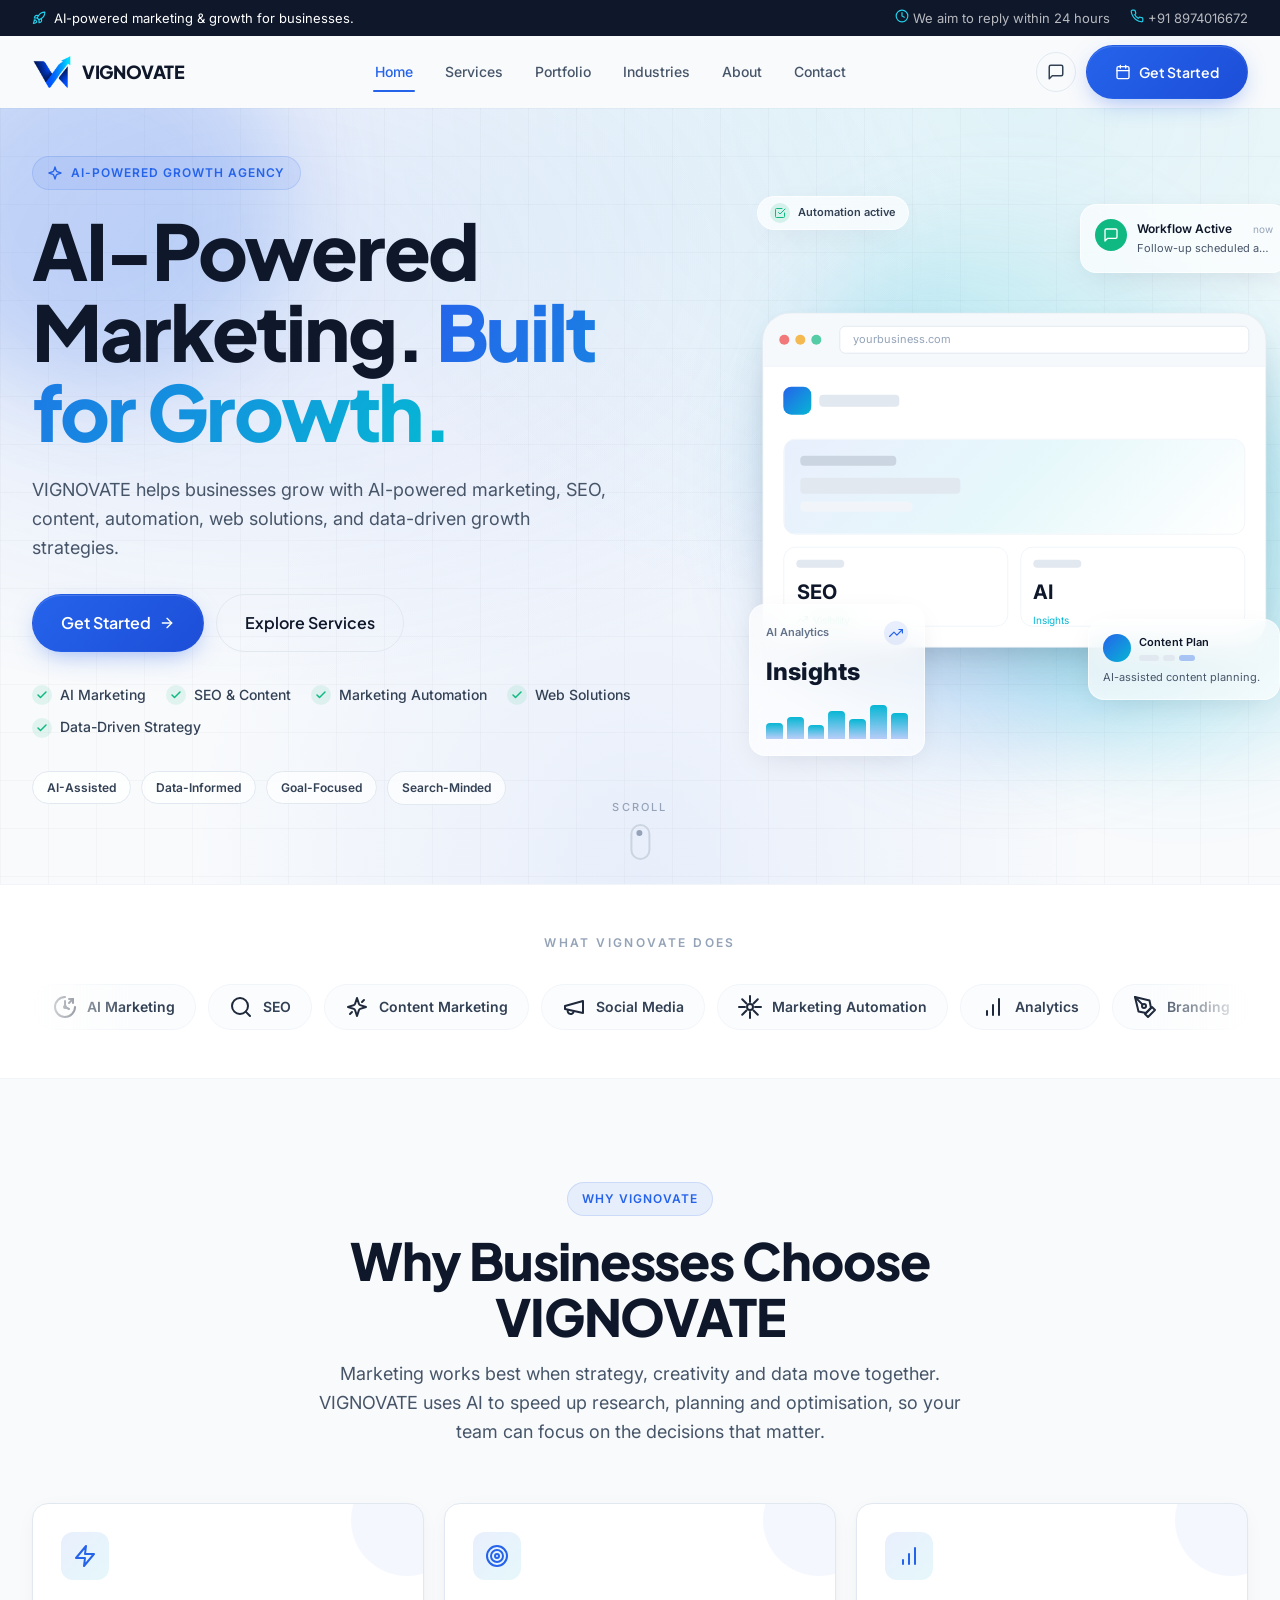
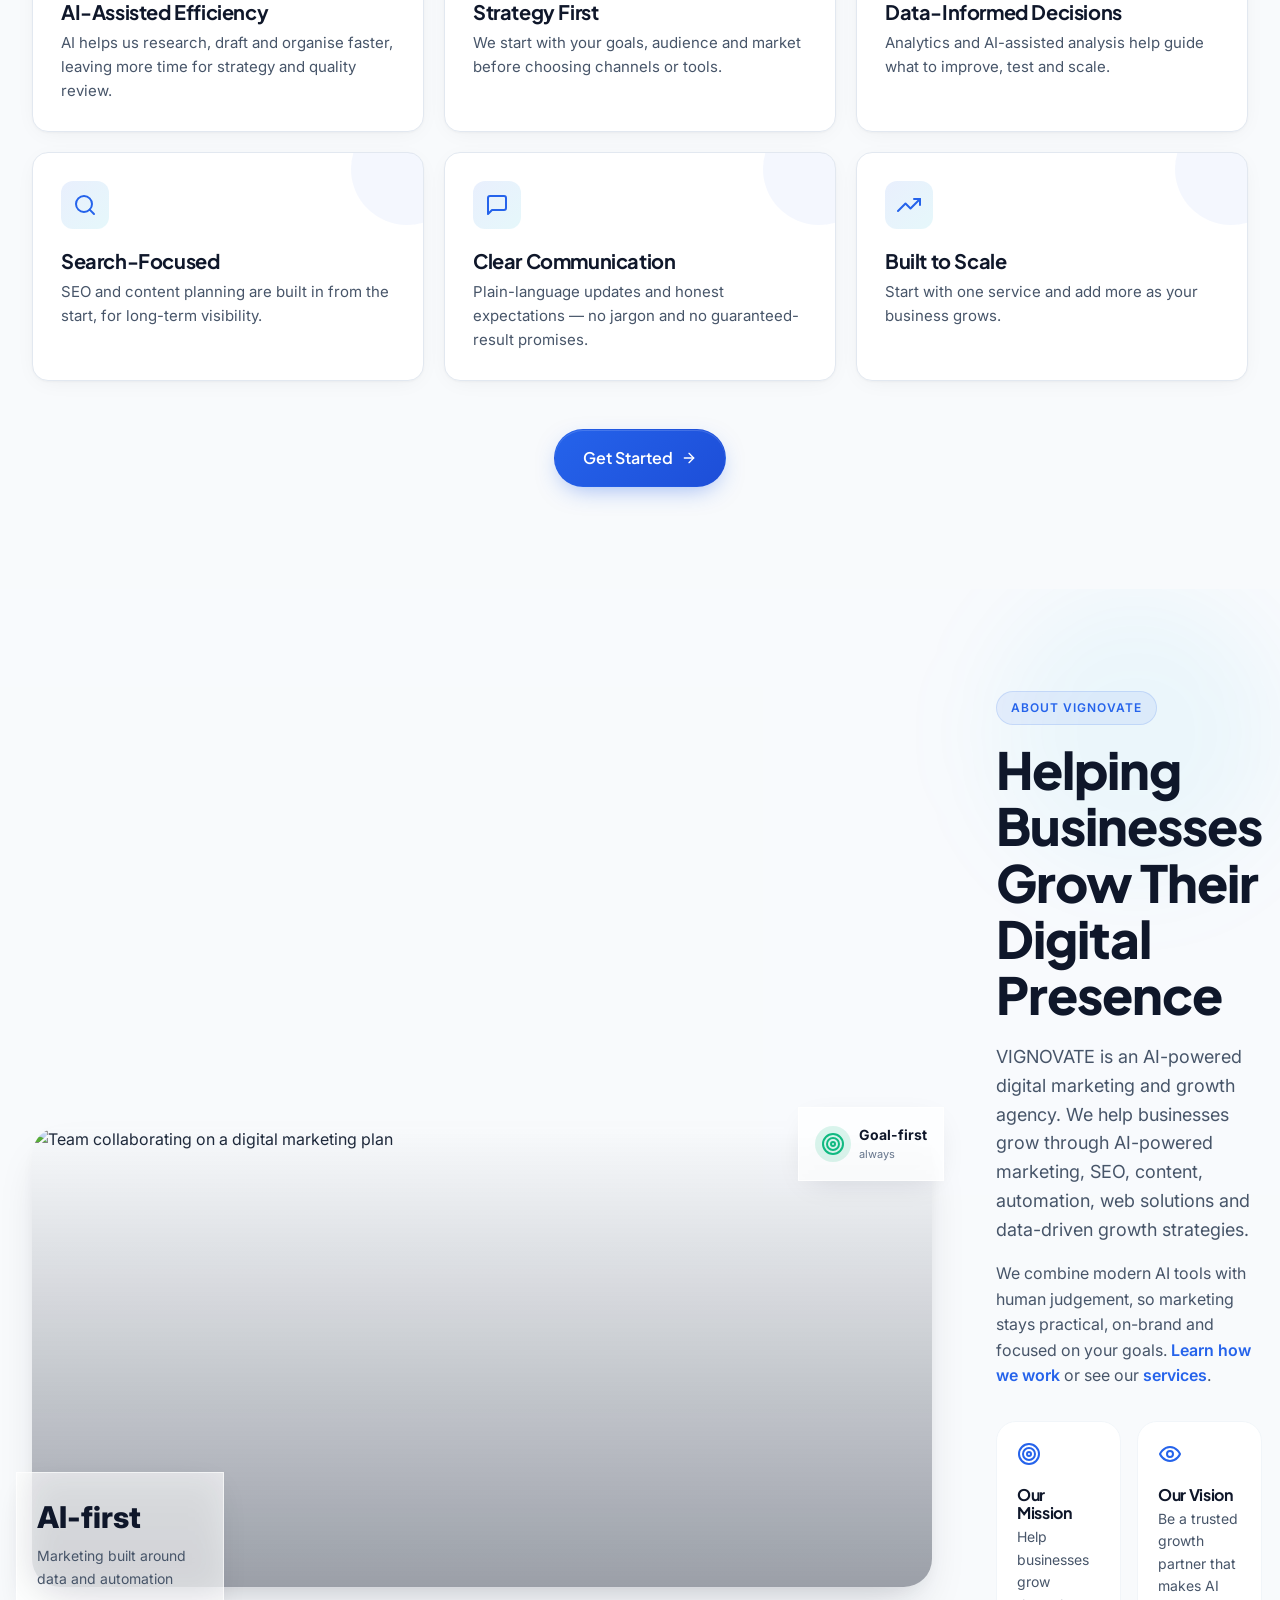
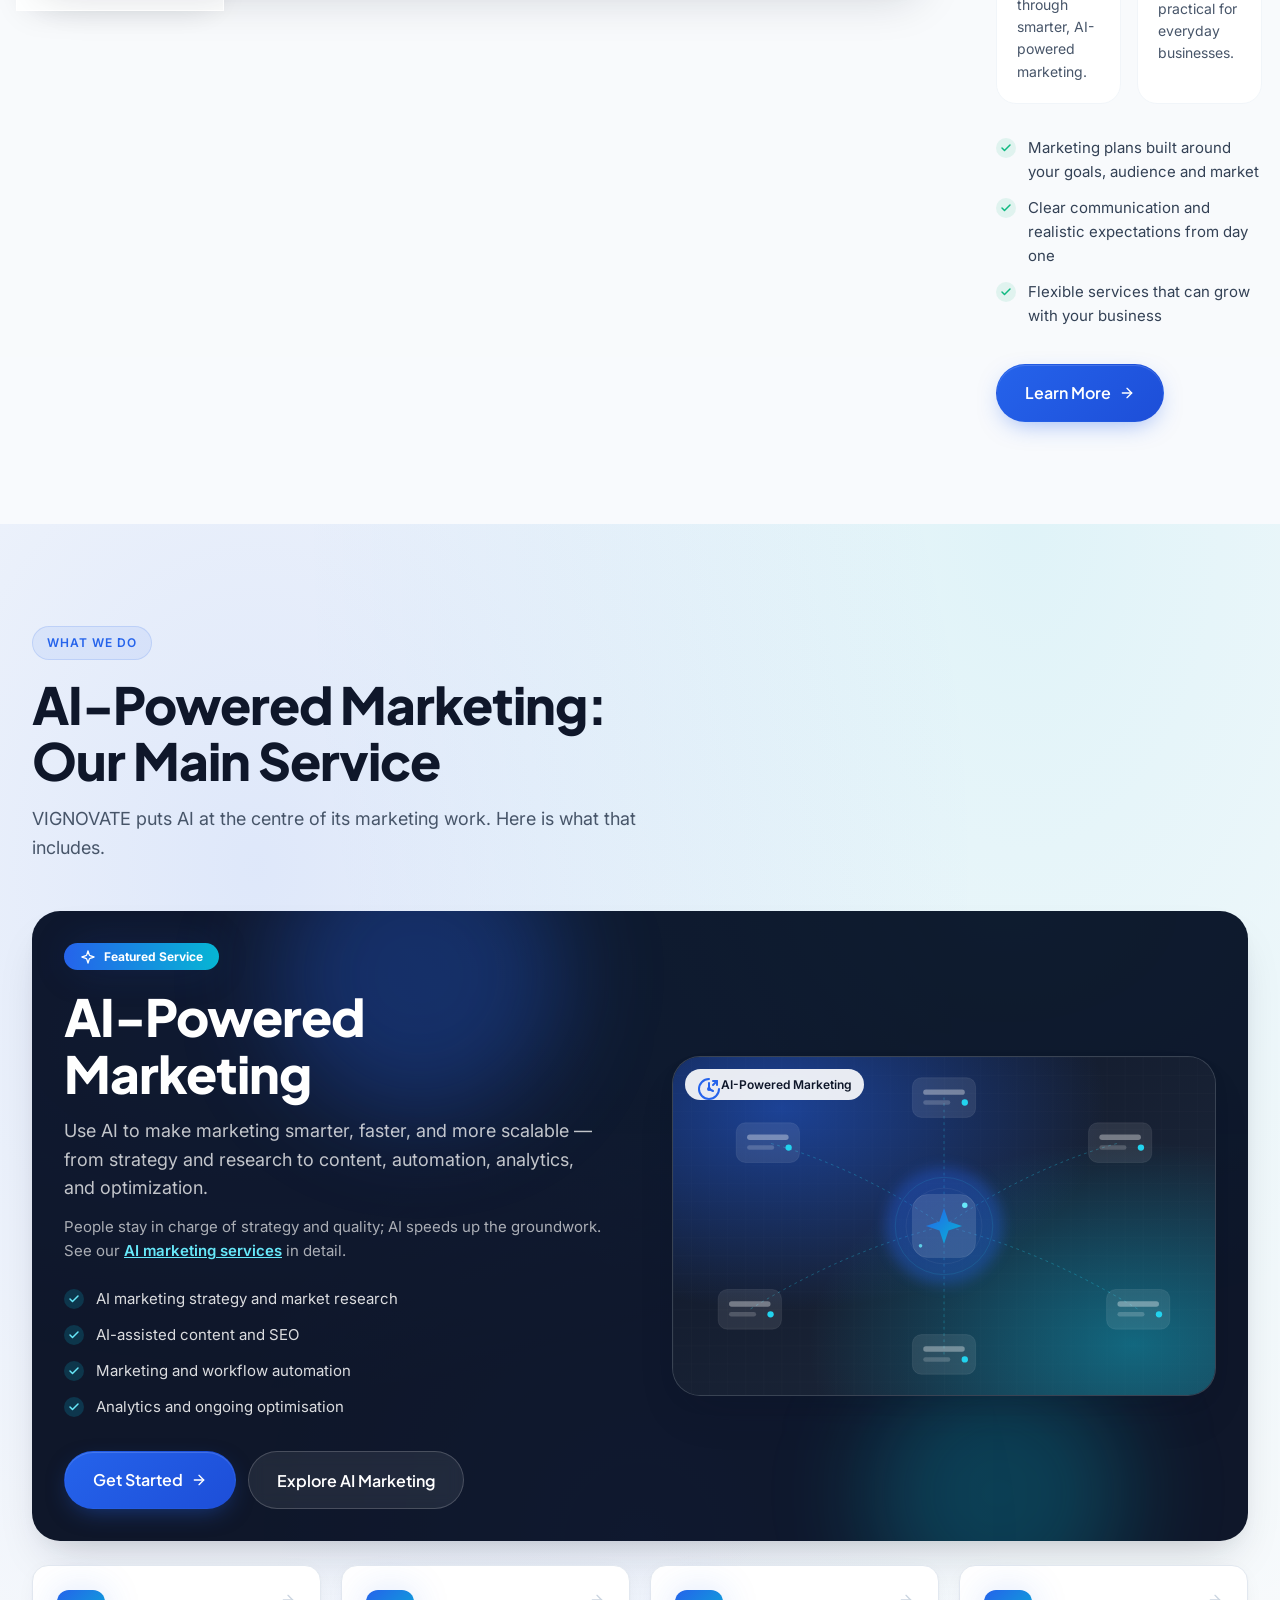
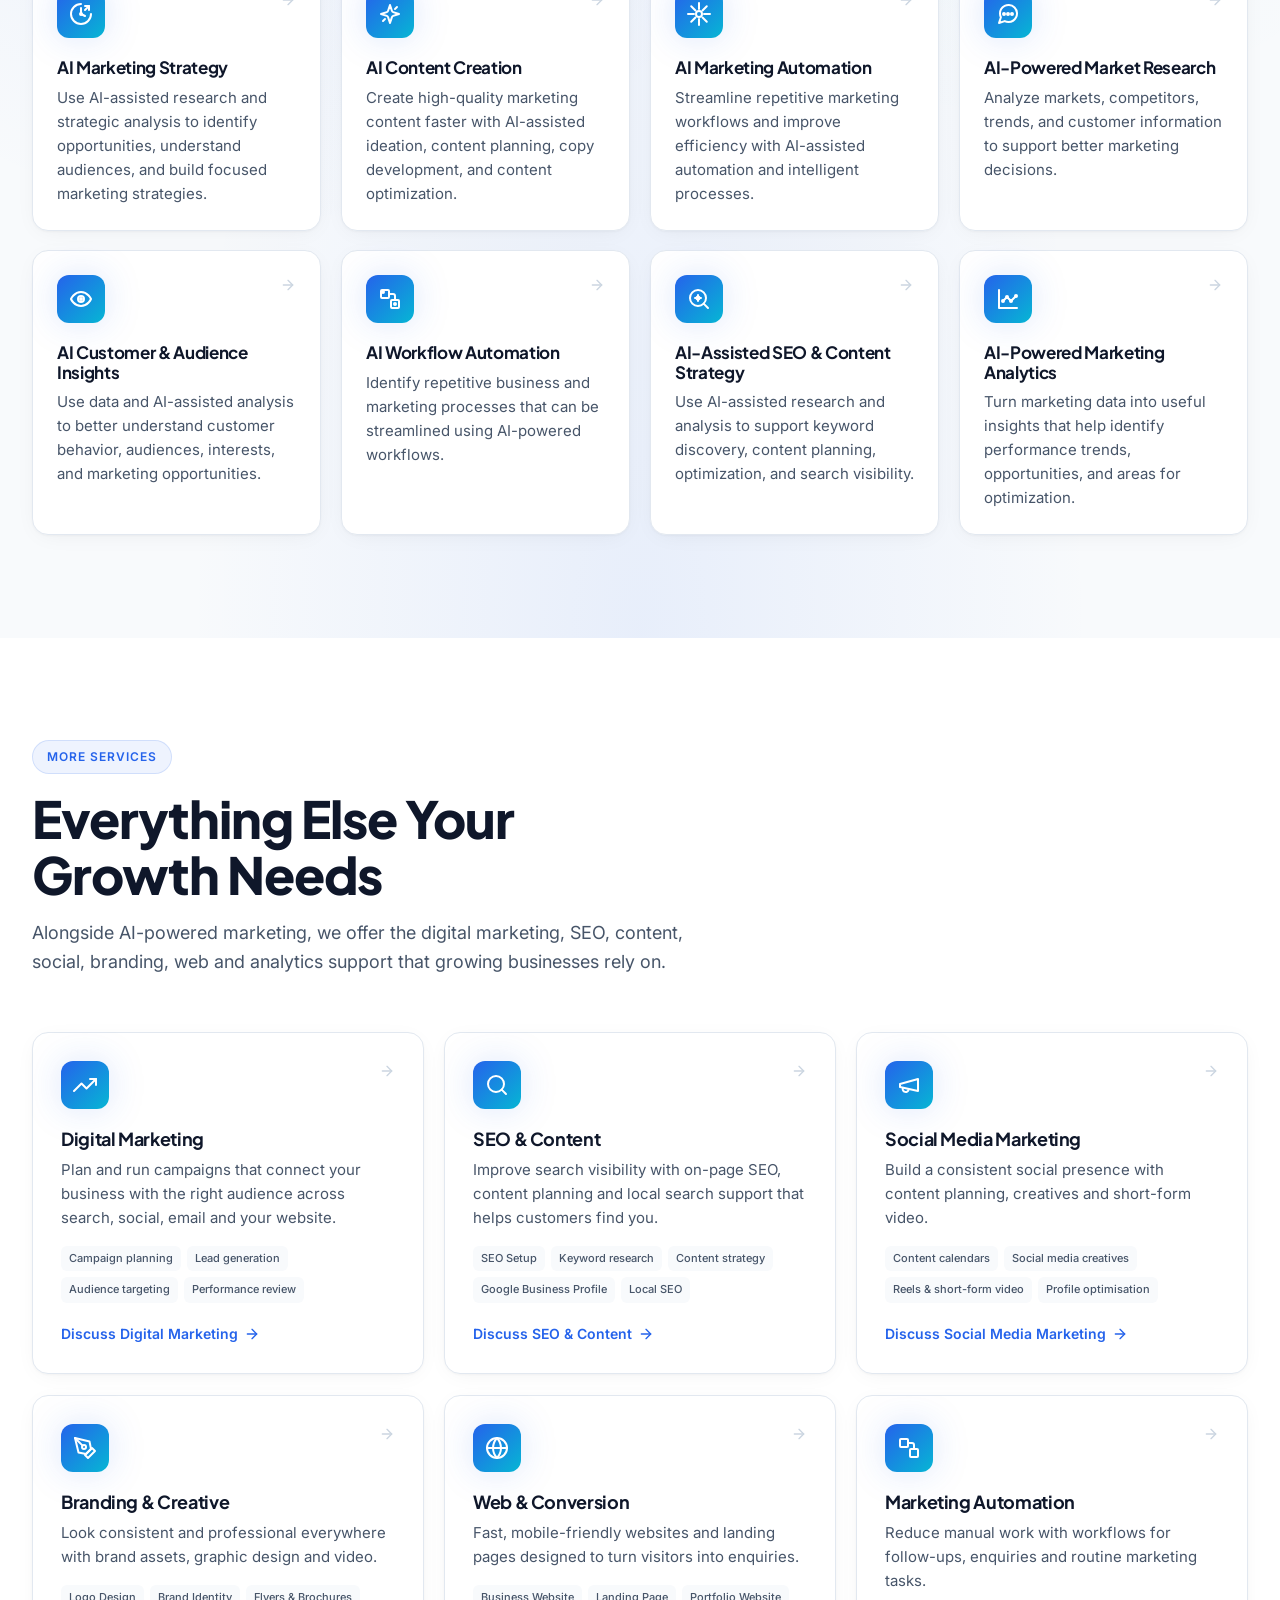
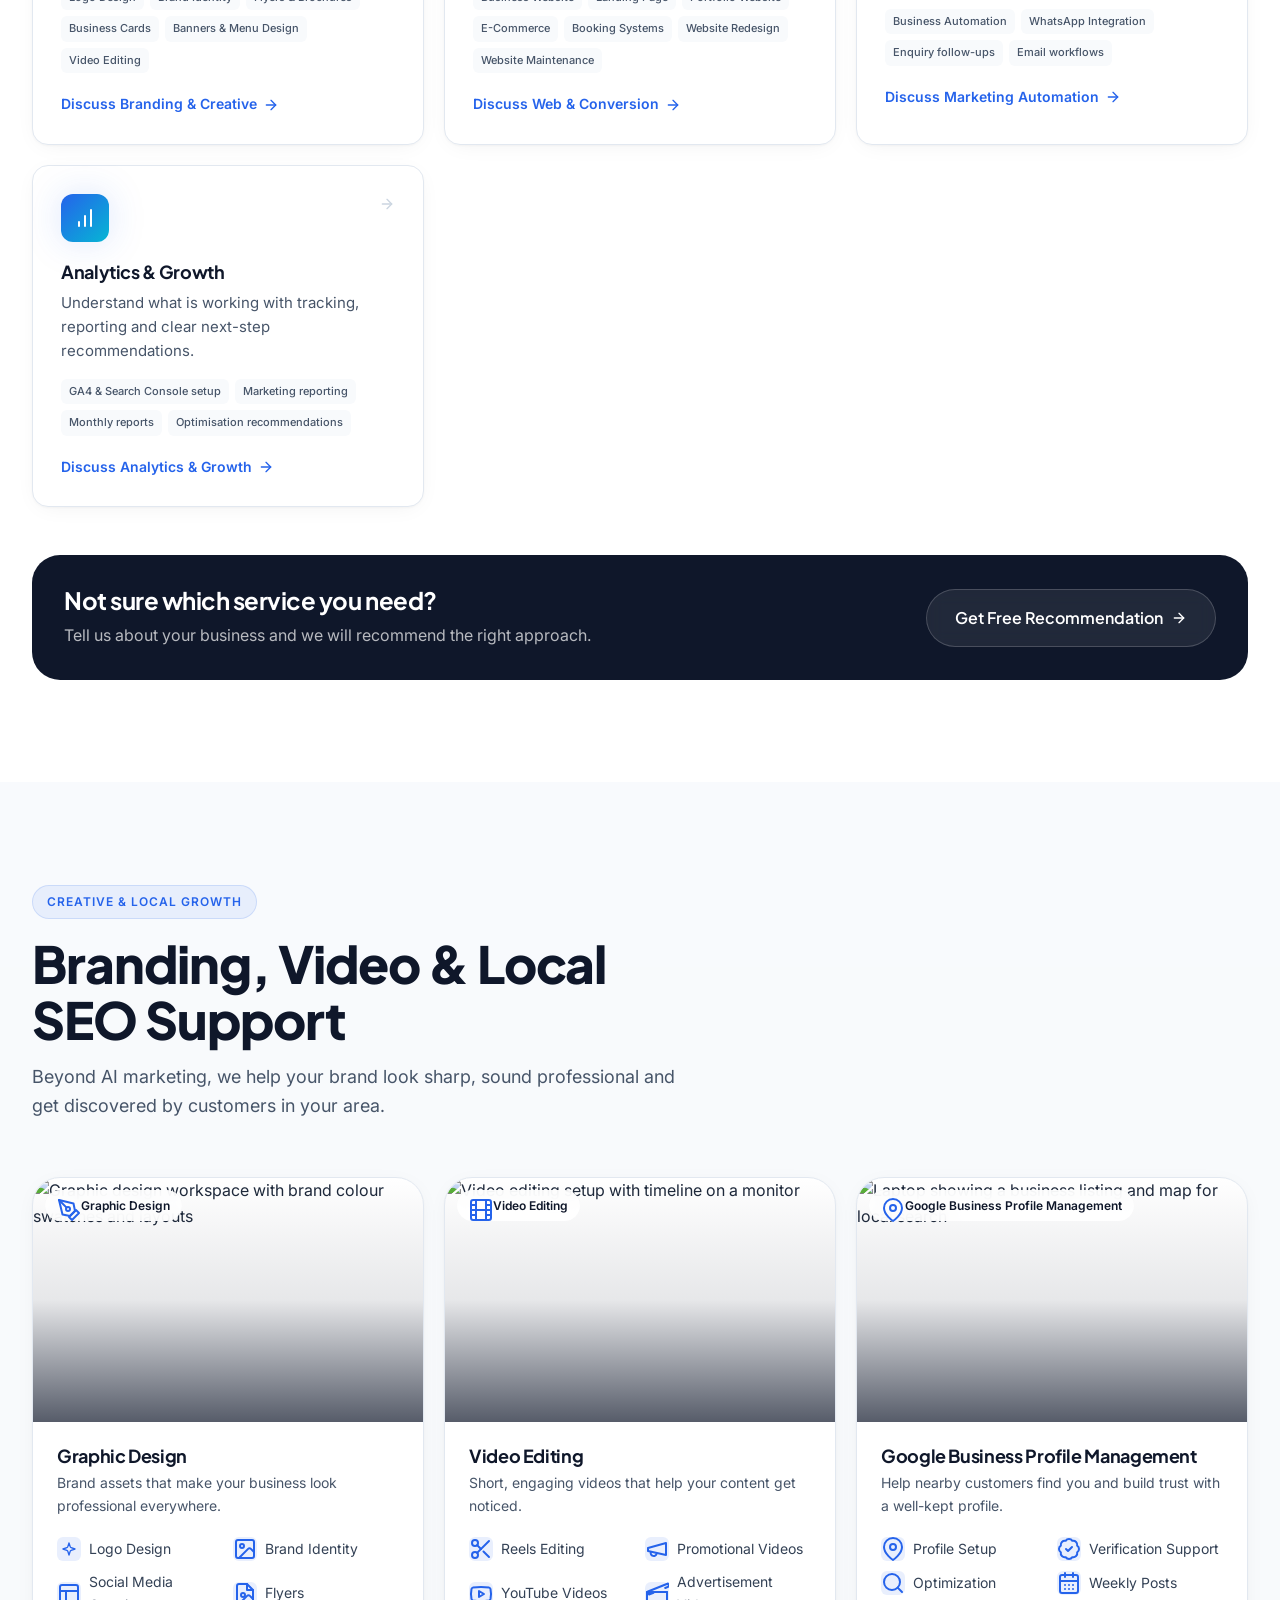
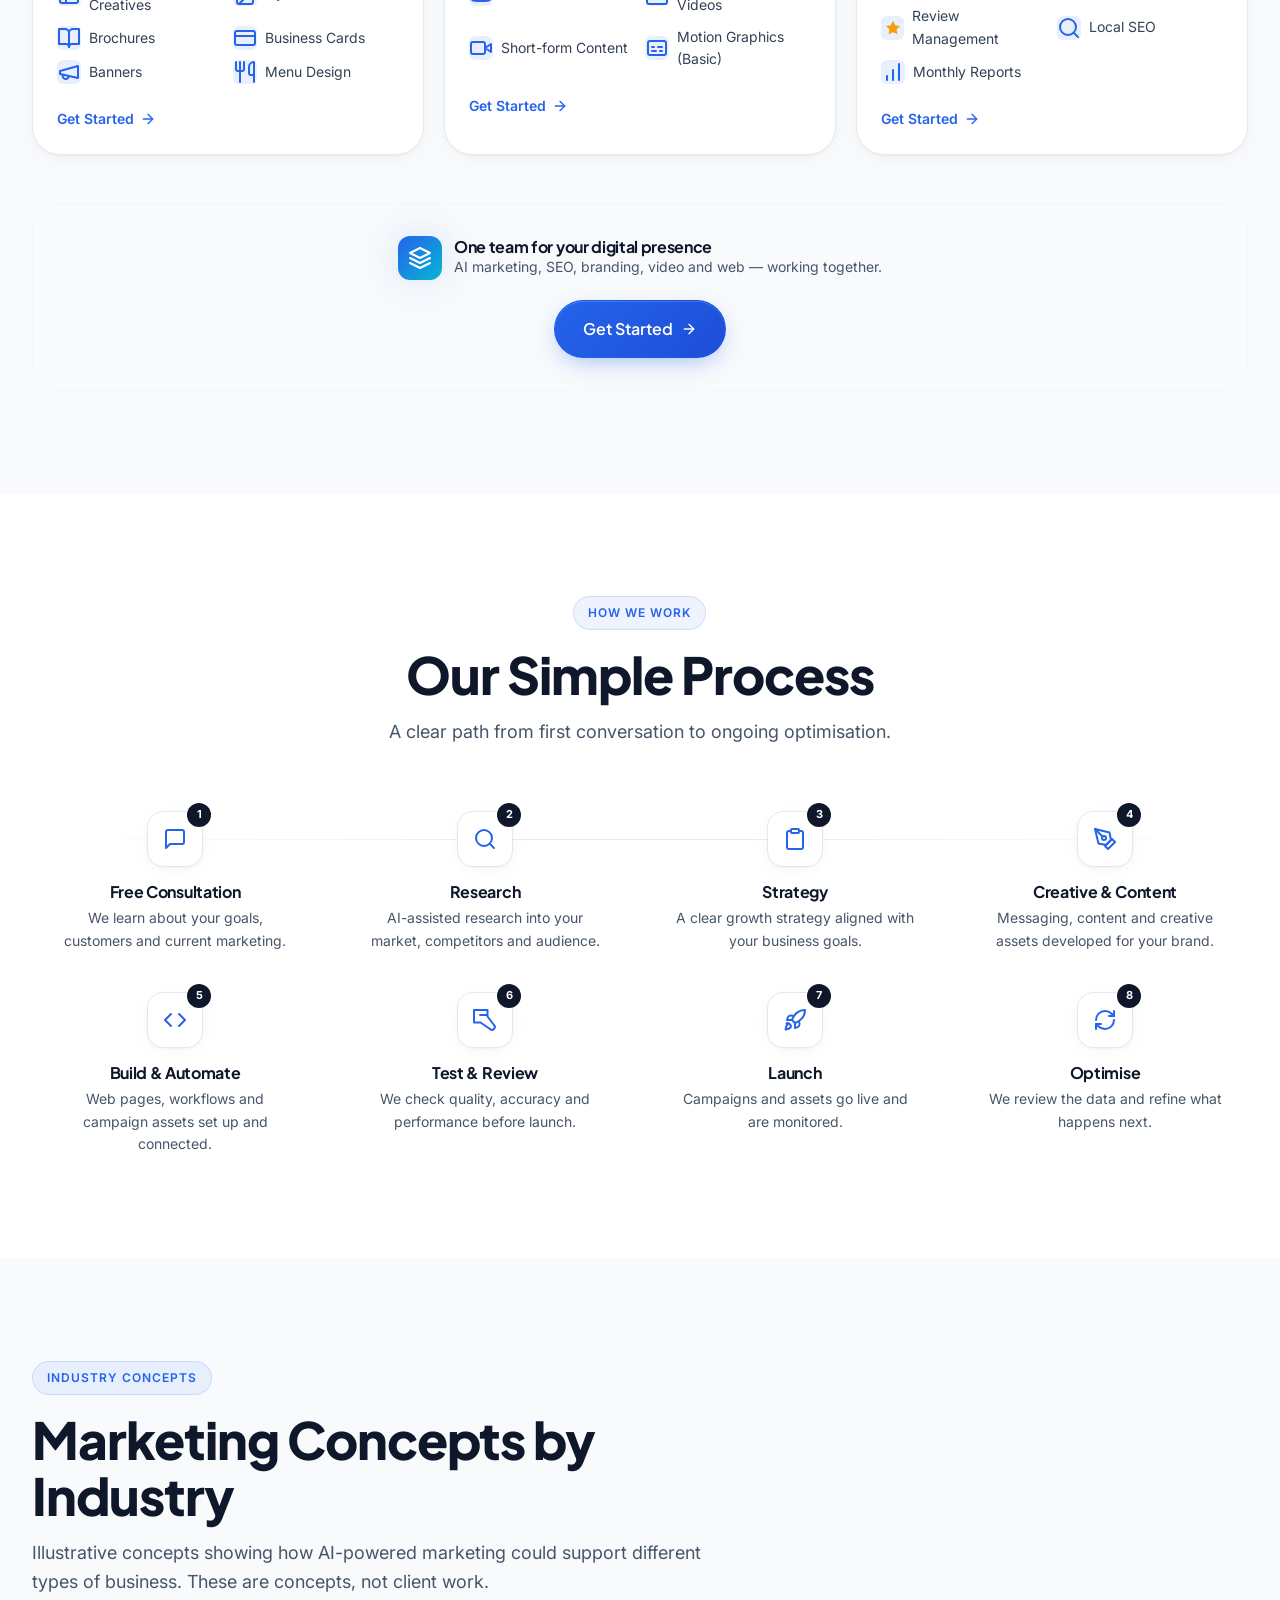
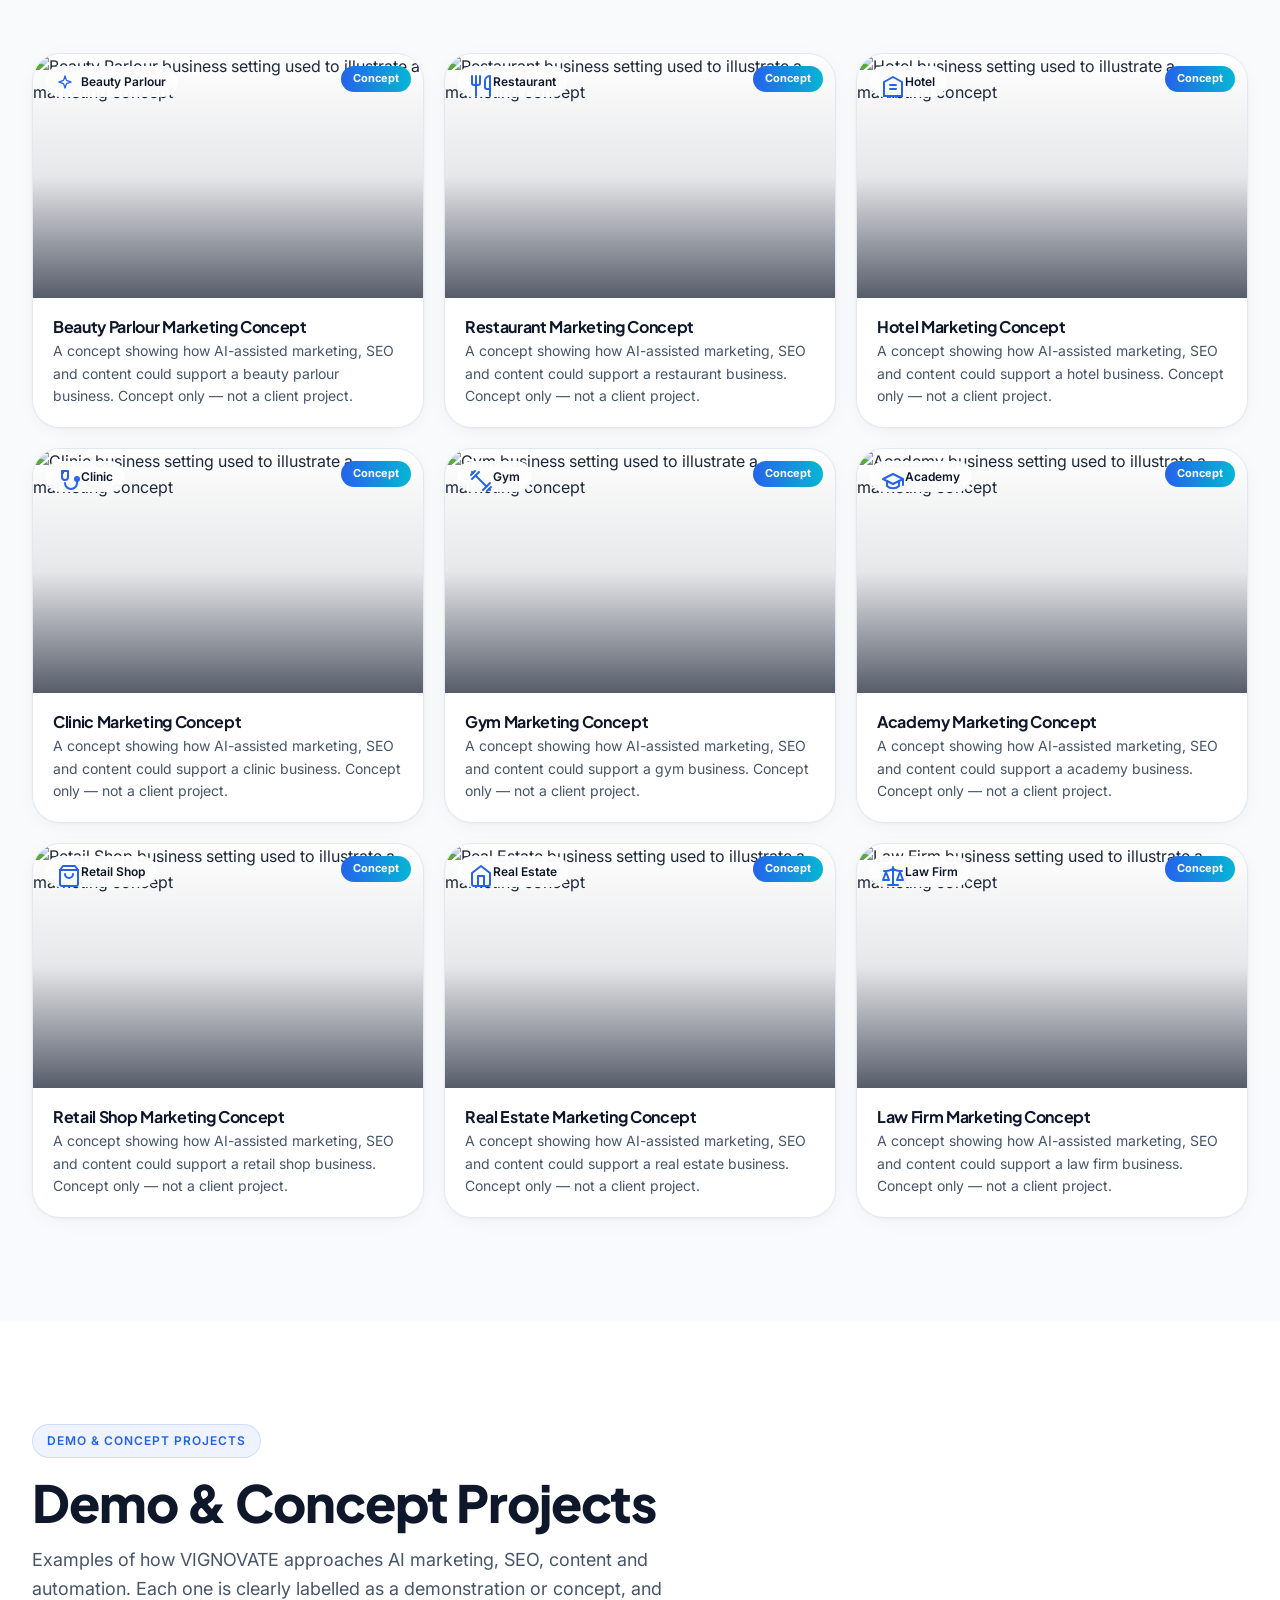
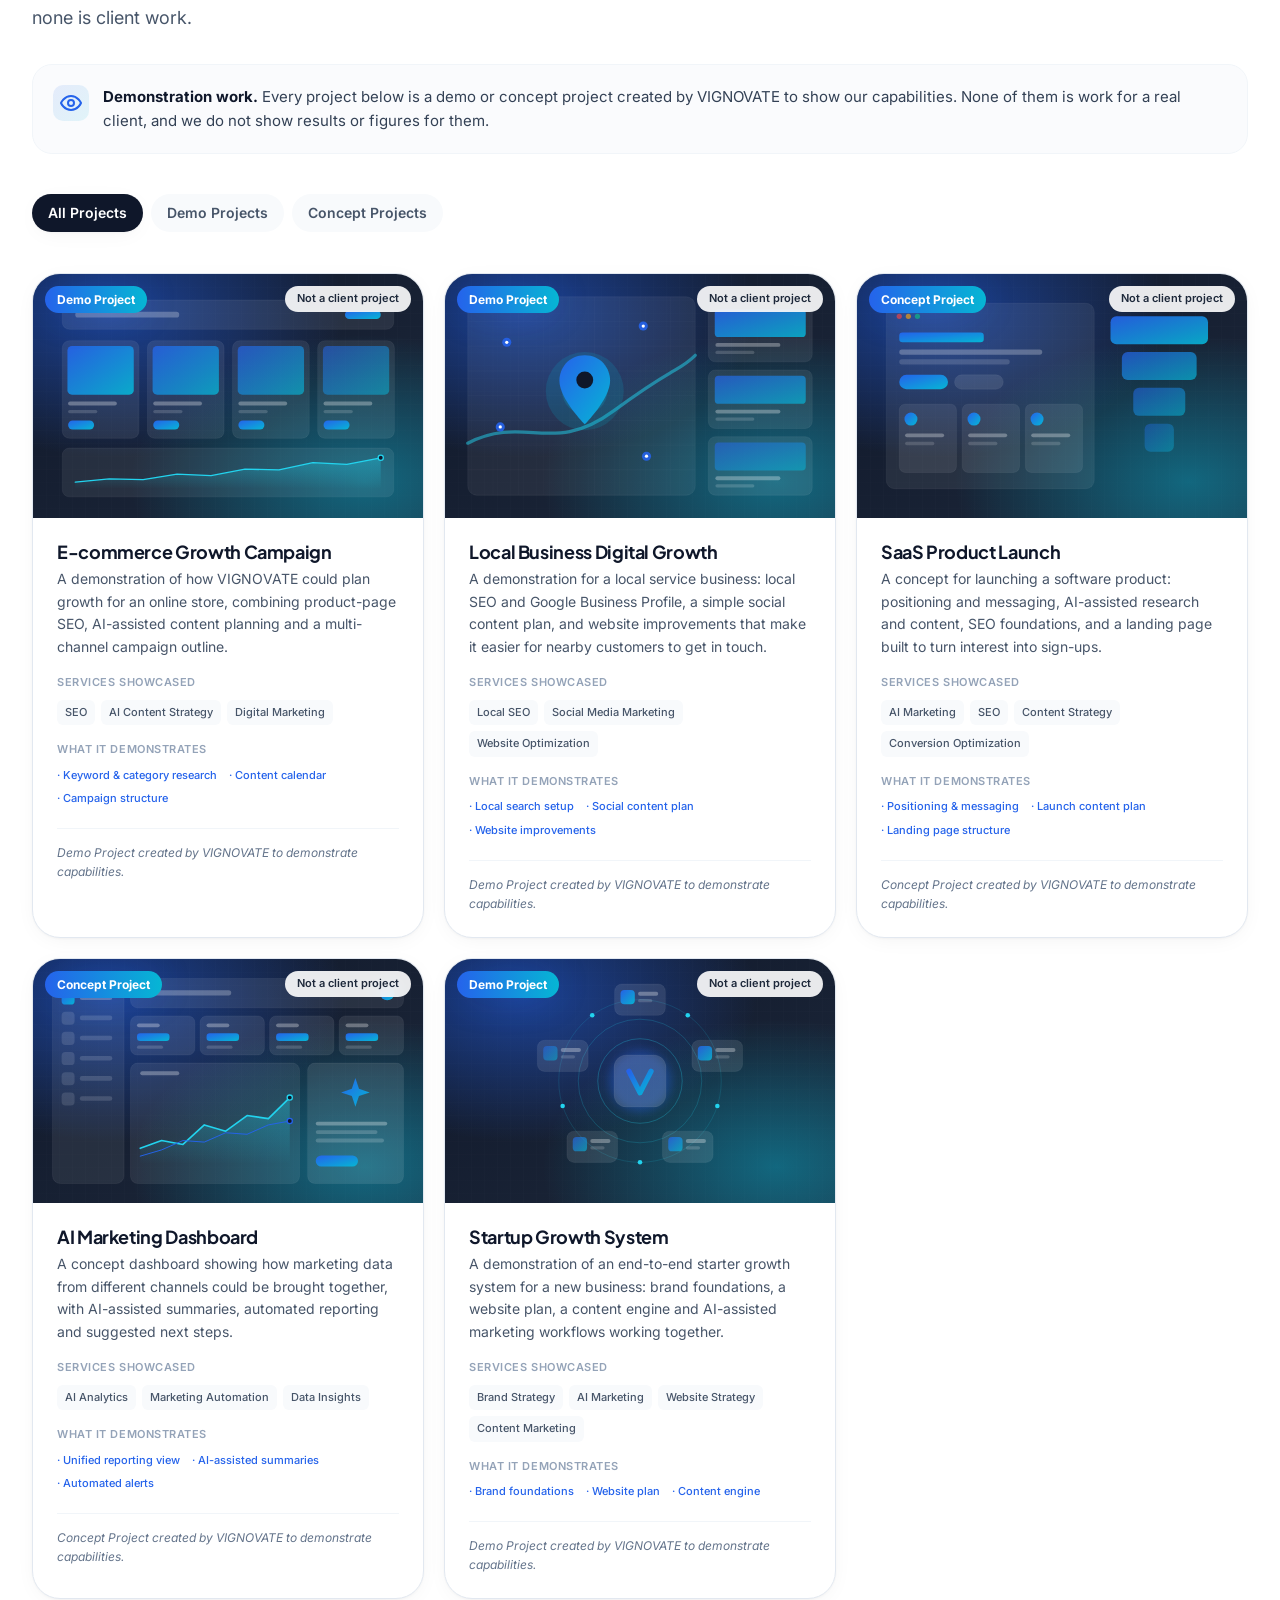
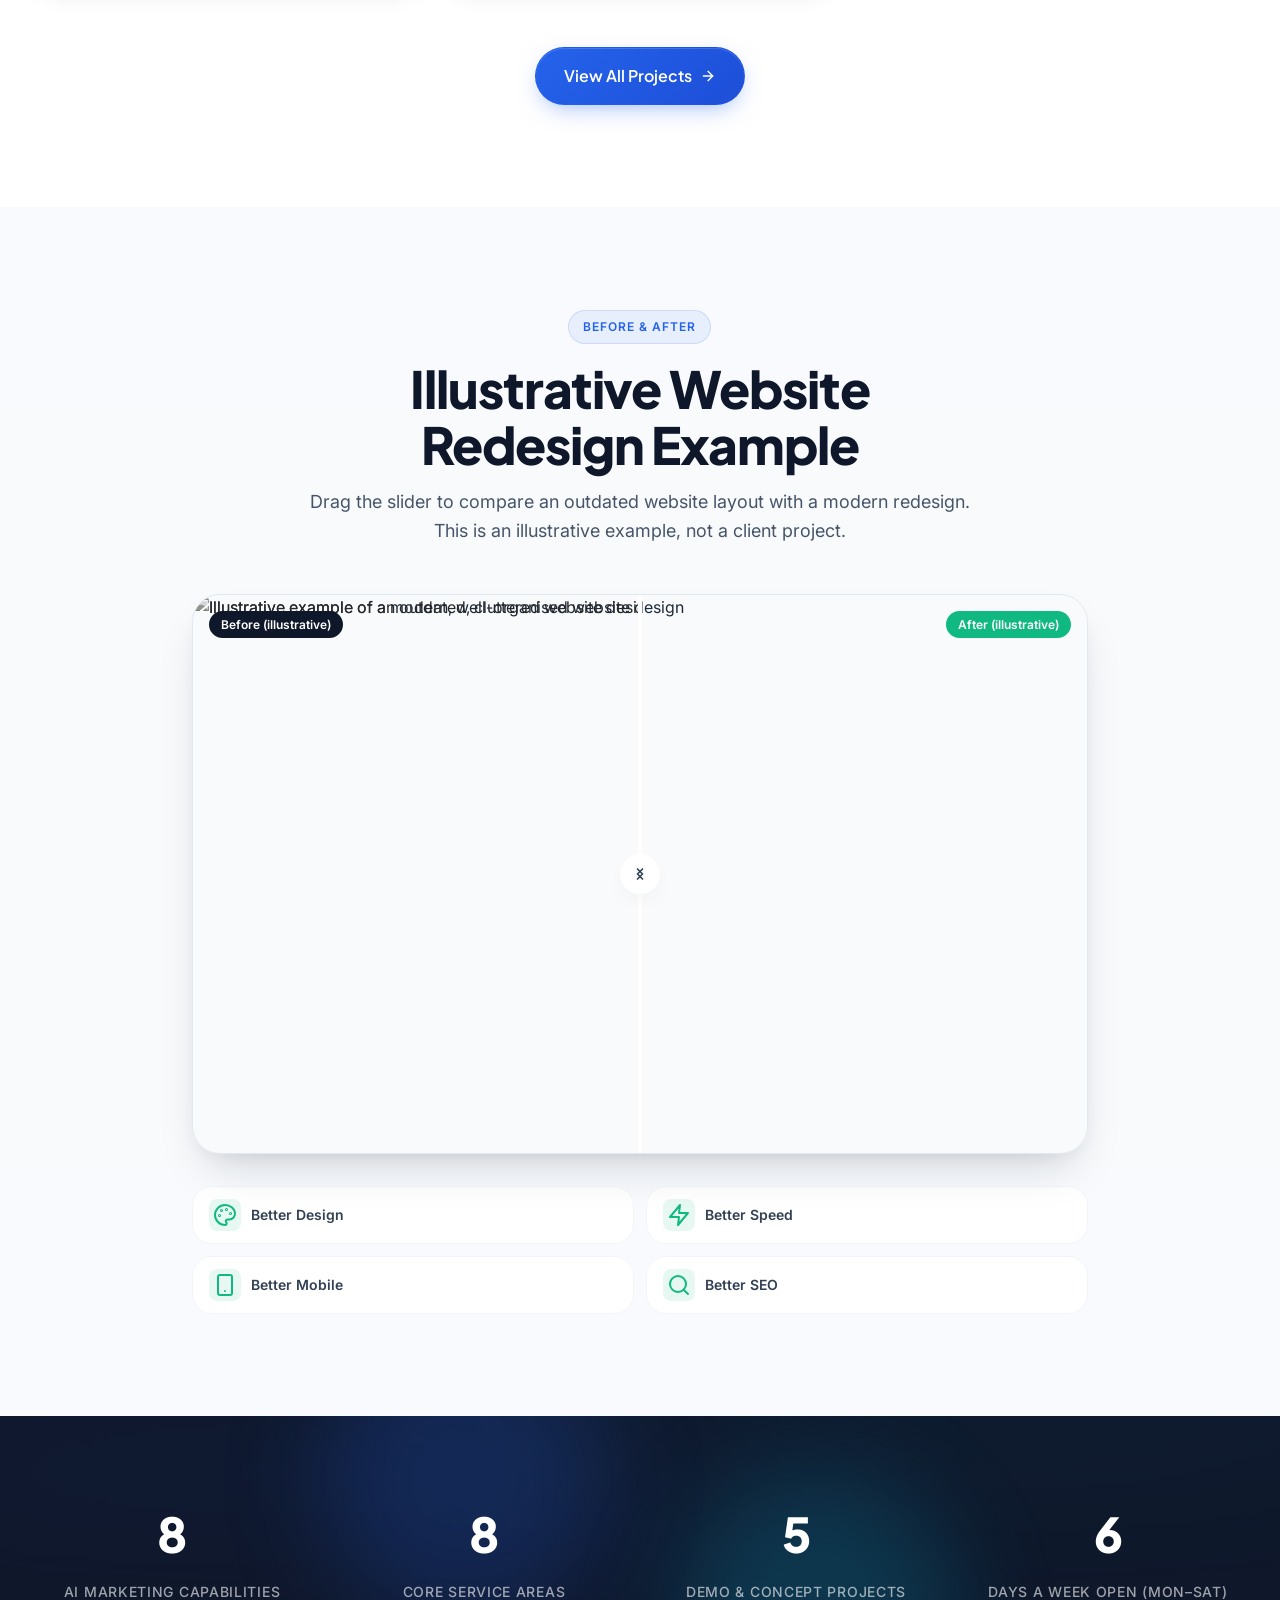
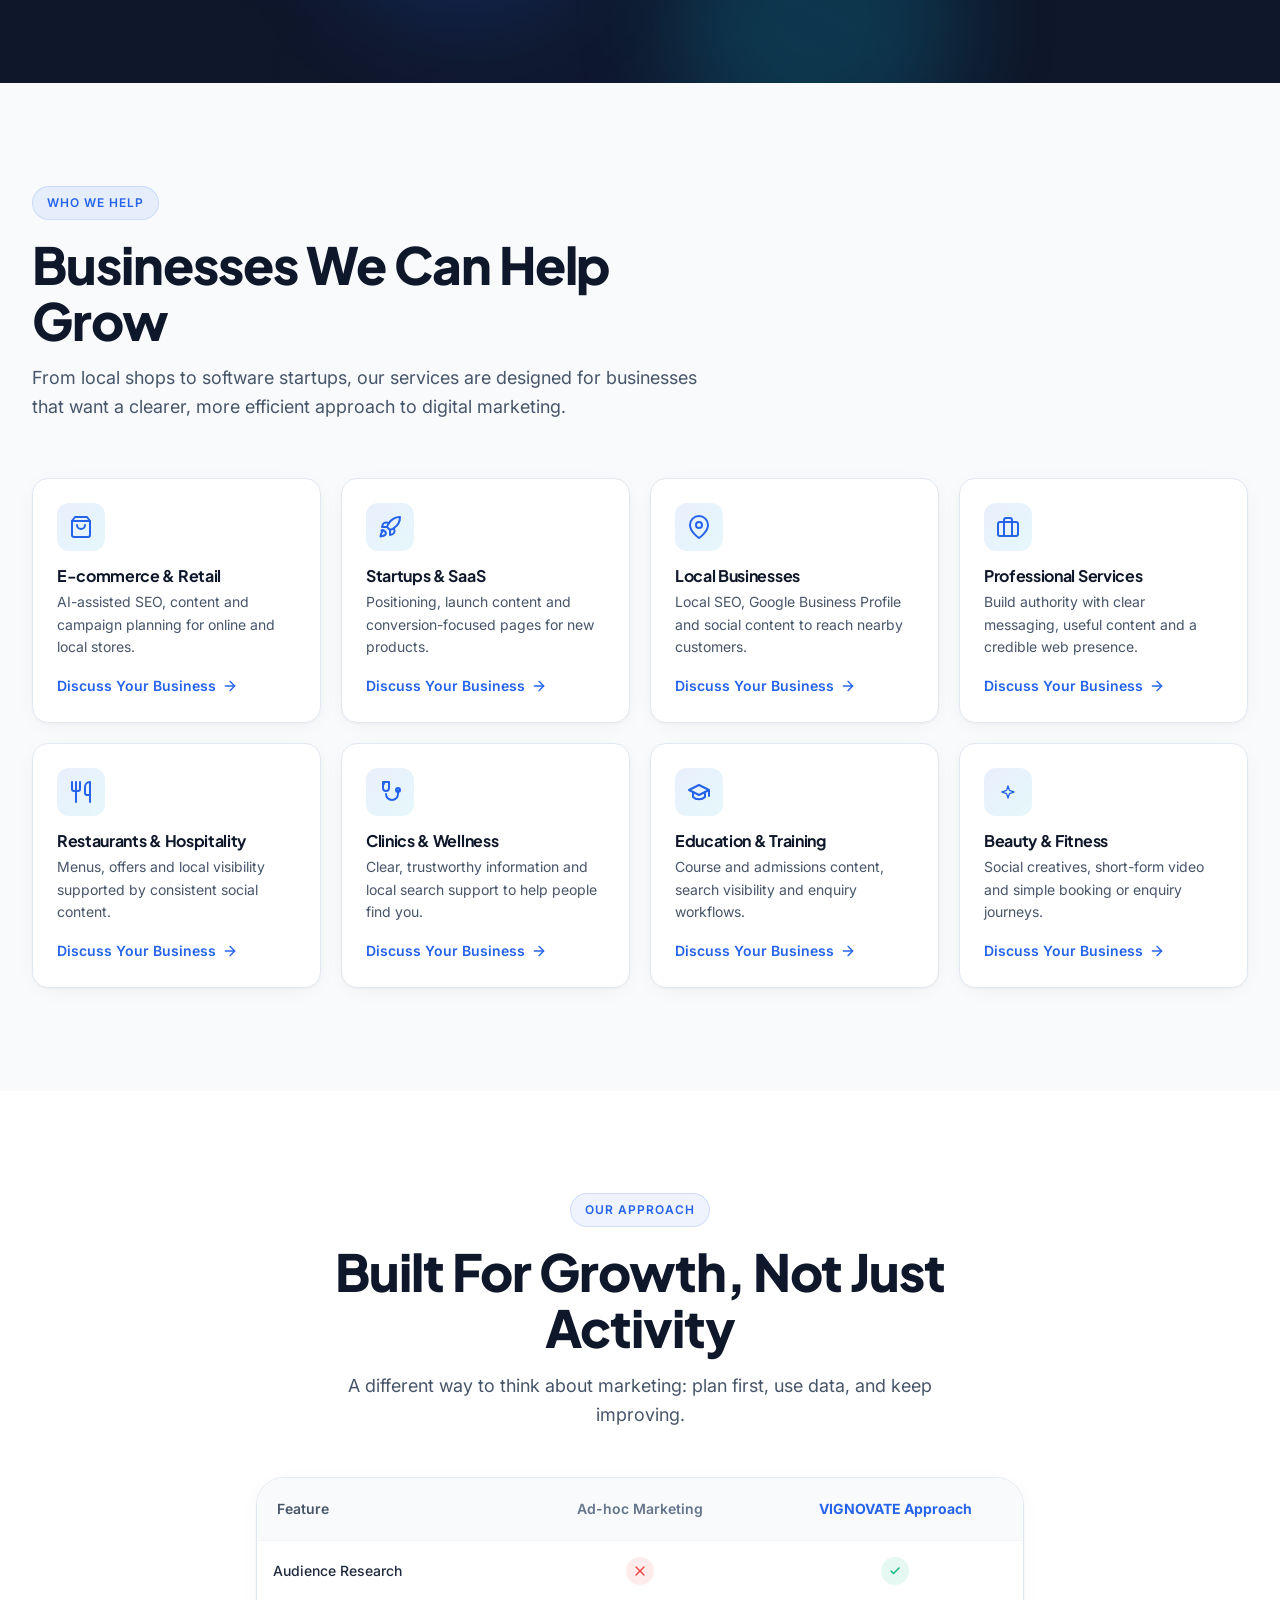
==== commit 1c5328fb: "change with this files change with new file" ====
--- a/index.html
+++ b/index.html
@@ -8,7 +8,7 @@
 <meta name="robots" content="index, follow, max-image-preview:large" />
 <meta name="author" content="VIGNOVATE" />
 <meta name="theme-color" content="#0F172A" />
-<link rel="canonical" href="https://vignovate.com/" />
+<link rel="canonical" href="https://deepcb01.github.io/Vignovate/" />
 <link rel="icon" type="image/svg+xml" href="assets/favicon.svg" />
 <link rel="icon" type="image/png" sizes="32x32" href="assets/favicon-32.png" />
 <link rel="apple-touch-icon" href="assets/img/vignovate-logo.png" />
@@ -17,15 +17,15 @@
 <meta property="og:locale" content="en_IN" />
 <meta property="og:title" content="VIGNOVATE | AI-Powered Digital Marketing &amp; Growth Agency" />
 <meta property="og:description" content="VIGNOVATE is an AI-powered digital marketing and growth agency offering AI marketing, SEO, content marketing, automation, web solutions and data-driven growth strategies." />
-<meta property="og:url" content="https://vignovate.com/" />
-<meta property="og:image" content="https://vignovate.com/assets/img/og-image.png" />
+<meta property="og:url" content="https://deepcb01.github.io/Vignovate/" />
+<meta property="og:image" content="https://deepcb01.github.io/Vignovate/assets/img/og-image.png" />
 <meta property="og:image:width" content="1200" />
 <meta property="og:image:height" content="630" />
 <meta property="og:image:alt" content="VIGNOVATE - AI-Powered Digital Marketing &amp; Growth Agency" />
 <meta name="twitter:card" content="summary_large_image" />
 <meta name="twitter:title" content="VIGNOVATE | AI-Powered Digital Marketing &amp; Growth Agency" />
 <meta name="twitter:description" content="VIGNOVATE is an AI-powered digital marketing and growth agency offering AI marketing, SEO, content marketing, automation, web solutions and data-driven growth strategies." />
-<meta name="twitter:image" content="https://vignovate.com/assets/img/og-image.png" />
+<meta name="twitter:image" content="https://deepcb01.github.io/Vignovate/assets/img/og-image.png" />
 <link rel="preconnect" href="https://fonts.googleapis.com" />
 <link rel="preconnect" href="https://fonts.gstatic.com" crossorigin />
 <link rel="preconnect" href="https://images.pexels.com" />
@@ -33,10 +33,10 @@
 <link rel="stylesheet" href="assets/css/style.css" />
 <noscript><style>.reveal{opacity:1!important;transform:none!important}</style></noscript>
 <script type="application/ld+json">
-{"@context":"https://schema.org","@type":"ProfessionalService","@id":"https://vignovate.com/#organization","name":"VIGNOVATE","url":"https://vignovate.com/","description":"VIGNOVATE helps businesses grow their digital presence through AI-powered marketing, SEO, content, automation, web solutions, and data-driven growth strategies.","telephone":"+91-8974016672","email":"vignovate@gmail.com","image":"https://vignovate.com/assets/img/og-image.png","logo":"https://vignovate.com/assets/img/vignovate-logo.png","address":{"@type":"PostalAddress","addressLocality":"Agartala","addressRegion":"Tripura","addressCountry":"IN"},"openingHoursSpecification":[{"@type":"OpeningHoursSpecification","dayOfWeek":["Monday","Tuesday","Wednesday","Thursday","Friday","Saturday"],"opens":"09:00","closes":"19:00"}]}
+{"@context":"https://schema.org","@type":"ProfessionalService","@id":"https://deepcb01.github.io/Vignovate/#organization","name":"VIGNOVATE","url":"https://deepcb01.github.io/Vignovate/","description":"VIGNOVATE helps businesses grow their digital presence through AI-powered marketing, SEO, content, automation, web solutions, and data-driven growth strategies.","telephone":"+91-8974016672","email":"vignovate@gmail.com","image":"https://deepcb01.github.io/Vignovate/assets/img/og-image.png","logo":"https://deepcb01.github.io/Vignovate/assets/img/vignovate-logo.png","address":{"@type":"PostalAddress","addressLocality":"Agartala","addressRegion":"Tripura","addressCountry":"IN"},"openingHoursSpecification":[{"@type":"OpeningHoursSpecification","dayOfWeek":["Monday","Tuesday","Wednesday","Thursday","Friday","Saturday"],"opens":"09:00","closes":"19:00"}]}
 </script>
 <script type="application/ld+json">
-{"@context":"https://schema.org","@type":"WebSite","name":"VIGNOVATE","url":"https://vignovate.com/","description":"AI-Powered Digital Marketing & Growth Agency"}
+{"@context":"https://schema.org","@type":"WebSite","name":"VIGNOVATE","url":"https://deepcb01.github.io/Vignovate/","description":"AI-Powered Digital Marketing & Growth Agency"}
 </script>
 <script type="application/ld+json">
 {"@context":"https://schema.org","@type":"FAQPage","mainEntity":[{"@type":"Question","name":"What does an AI-powered marketing agency do?","acceptedAnswer":{"@type":"Answer","text":"VIGNOVATE uses AI to support marketing work such as research, strategy, content planning, automation and analytics. AI speeds up the groundwork, and people review the output to keep it accurate and on-brand."}},{"@type":"Question","name":"Do you guarantee results?","acceptedAnswer":{"@type":"Answer","text":"No. Marketing results depend on many factors, including your market, budget and competition. We do not promise specific rankings, traffic or sales. We focus on sound strategy, clear communication and measurable improvement."}},{"@type":"Question","name":"Which services do you offer?","acceptedAnswer":{"@type":"Answer","text":"AI-Powered Marketing is our main service. We also offer Digital Marketing, SEO & Content, Social Media Marketing, Branding & Creative, Web & Conversion, Marketing Automation, and Analytics & Growth."}},{"@type":"Question","name":"Who are your services for?","acceptedAnswer":{"@type":"Answer","text":"Small and growing businesses, startups, local businesses, online stores and professional services that want a clearer, more efficient approach to digital marketing."}},{"@type":"Question","name":"Is AI-generated content safe to publish?","acceptedAnswer":{"@type":"Answer","text":"AI is a tool, not a replacement for judgement. We use it to assist with ideas and drafts, then edit and review for accuracy, tone and brand fit before anything is published."}},{"@type":"Question","name":"Will my website work on mobile?","acceptedAnswer":{"@type":"Answer","text":"Yes. Websites are designed mobile-first and checked across phones, tablets and desktops."}},{"@type":"Question","name":"Can you help with an existing website?","acceptedAnswer":{"@type":"Answer","text":"Yes. We can improve or redesign an existing website, aiming to preserve useful content and search presence where possible."}},{"@type":"Question","name":"Are the portfolio projects real clients?","acceptedAnswer":{"@type":"Answer","text":"No. The projects in our portfolio are demo and concept projects created to show our capabilities. They are clearly labelled and are not client work."}},{"@type":"Question","name":"How do I get started?","acceptedAnswer":{"@type":"Answer","text":"Send us a message through the contact form or WhatsApp. Tell us about your business and goals, and we will suggest next steps."}}]}
@@ -165,7 +165,7 @@
               <span class="browser-dot" style="background:rgba(239,68,68,0.7)"></span>
               <span class="browser-dot" style="background:rgba(245,158,11,0.7)"></span>
               <span class="browser-dot" style="background:rgba(16,185,129,0.7)"></span>
-              <div class="browser-url">vignovate.com</div>
+              <div class="browser-url">yourbusiness.com</div>
             </div>
             <div style="padding:1.25rem">
               <div style="display:flex;align-items:center;justify-content:space-between">
@@ -1492,7 +1492,7 @@
           <span style="display:grid;place-items:center;height:2.75rem;width:2.75rem;flex-shrink:0;border-radius:0.75rem;background:#fff;color:var(--color-secondary);box-shadow:var(--shadow-card)"><svg class="ic" viewBox="0 0 24 24" fill="none" stroke="currentColor" stroke-width="2" stroke-linecap="round" stroke-linejoin="round" width="16" height="16"><rect x="2" y="4" width="20" height="16" rx="2"/><path d="m22 7-8.97 5.7a1.94 1.94 0 0 1-2.06 0L2 7"/></svg></span>
           <div>
             <div style="font-size:0.75rem;font-weight:500;text-transform:uppercase;letter-spacing:0.05em;color:var(--primary-400)">Email</div>
-            <div style="font-size:0.9375rem;font-weight:600;color:var(--primary-900)">vignovate@gmail.com</div>
+            <div style="font-size:0.9375rem;font-weight:600;color:var(--primary-900)">founder@vignovate.in<br>vignovate@gmail.com</div>
           </div>
         </a>
         <a href="https://wa.me/918974016672?text=Hi%20VIGNOVATE,%20I%20want%20to%20know%20more%20about%20your%20services." target="_blank" rel="noopener noreferrer" style="display:flex;align-items:center;gap:1rem;border-radius:1rem;border:1px solid var(--primary-100);background:rgba(248,250,252,0.4);padding:1rem;transition:all 0.2s" onmouseover="this.style.background='var(--primary-50)';this.style.borderColor='var(--primary-200)'" onmouseout="this.style.background='rgba(248,250,252,0.4)';this.style.borderColor='var(--primary-100)'">
@@ -1584,6 +1584,7 @@
       <div><h3 style="font-size:0.875rem;font-weight:700;text-transform:uppercase;letter-spacing:0.05em;color:rgba(255,255,255,0.9)">Industries</h3><ul style="margin-top:1rem;display:flex;flex-direction:column;gap:0.625rem"><li><a href="index.html#industries" style="font-size:0.875rem;color:rgba(255,255,255,0.6);transition:color 0.2s" onmouseover="this.style.color='#fff'" onmouseout="this.style.color='rgba(255,255,255,0.6)'">E-commerce &amp; Retail</a></li><li><a href="index.html#industries" style="font-size:0.875rem;color:rgba(255,255,255,0.6);transition:color 0.2s" onmouseover="this.style.color='#fff'" onmouseout="this.style.color='rgba(255,255,255,0.6)'">Startups &amp; SaaS</a></li><li><a href="index.html#industries" style="font-size:0.875rem;color:rgba(255,255,255,0.6);transition:color 0.2s" onmouseover="this.style.color='#fff'" onmouseout="this.style.color='rgba(255,255,255,0.6)'">Local Businesses</a></li><li><a href="index.html#industries" style="font-size:0.875rem;color:rgba(255,255,255,0.6);transition:color 0.2s" onmouseover="this.style.color='#fff'" onmouseout="this.style.color='rgba(255,255,255,0.6)'">Professional Services</a></li><li><a href="index.html#industries" style="font-size:0.875rem;color:rgba(255,255,255,0.6);transition:color 0.2s" onmouseover="this.style.color='#fff'" onmouseout="this.style.color='rgba(255,255,255,0.6)'">Restaurants &amp; Hospitality</a></li><li><a href="index.html#industries" style="font-size:0.875rem;color:rgba(255,255,255,0.6);transition:color 0.2s" onmouseover="this.style.color='#fff'" onmouseout="this.style.color='rgba(255,255,255,0.6)'">Education &amp; Training</a></li></ul></div>
       <div><h3 style="font-size:0.875rem;font-weight:700;text-transform:uppercase;letter-spacing:0.05em;color:rgba(255,255,255,0.9)">Get in Touch</h3><ul style="margin-top:1rem;display:flex;flex-direction:column;gap:0.75rem;font-size:0.875rem;color:rgba(255,255,255,0.6)">
           <li style="display:flex;align-items:flex-start;gap:0.625rem"><svg class="ic" viewBox="0 0 24 24" fill="none" stroke="var(--accent-400)" stroke-width="2" stroke-linecap="round" stroke-linejoin="round" width="16" height="16"><path d="M21 10c0 7-9 13-9 13s-9-6-9-13a9 9 0 0 1 18 0z"/><circle cx="12" cy="10" r="3"/></svg>Agartala, Tripura, India</li>
+          <li><a href="mailto:vignovate@gmail.com" style="display:flex;align-items:center;gap:0.625rem;transition:color 0.2s" onmouseover="this.style.color='#fff'" onmouseout="this.style.color='rgba(255,255,255,0.6)'"><svg class="ic" viewBox="0 0 24 24" fill="none" stroke="var(--accent-400)" stroke-width="2" stroke-linecap="round" stroke-linejoin="round" width="16" height="16"><rect x="2" y="4" width="20" height="16" rx="2"/><path d="m22 7-8.97 5.7a1.94 1.94 0 0 1-2.06 0L2 7"/></svg>founder@vignovate.in</a></li>
           <li><a href="mailto:vignovate@gmail.com" style="display:flex;align-items:center;gap:0.625rem;transition:color 0.2s" onmouseover="this.style.color='#fff'" onmouseout="this.style.color='rgba(255,255,255,0.6)'"><svg class="ic" viewBox="0 0 24 24" fill="none" stroke="var(--accent-400)" stroke-width="2" stroke-linecap="round" stroke-linejoin="round" width="16" height="16"><rect x="2" y="4" width="20" height="16" rx="2"/><path d="m22 7-8.97 5.7a1.94 1.94 0 0 1-2.06 0L2 7"/></svg>vignovate@gmail.com</a></li>
           <li><a href="tel:+918974016672" style="display:flex;align-items:center;gap:0.625rem;transition:color 0.2s" onmouseover="this.style.color='#fff'" onmouseout="this.style.color='rgba(255,255,255,0.6)'"><svg class="ic" viewBox="0 0 24 24" fill="none" stroke="var(--accent-400)" stroke-width="2" stroke-linecap="round" stroke-linejoin="round" width="16" height="16"><path d="M22 16.92v3a2 2 0 0 1-2.18 2 19.79 19.79 0 0 1-8.63-3.07 19.5 19.5 0 0 1-6-6 19.79 19.79 0 0 1-3.07-8.67A2 2 0 0 1 4.11 2h3a2 2 0 0 1 2 1.72 12.84 12.84 0 0 0 .7 2.81 2 2 0 0 1-.45 2.11L8.09 9.91a16 16 0 0 0 6 6l1.27-1.27a2 2 0 0 1 2.11-.45 12.84 12.84 0 0 0 2.81.7A2 2 0 0 1 22 16.92Z"/></svg>+91 8974016672</a></li>
           <li><a href="https://wa.me/918974016672?text=Hi%20VIGNOVATE,%20I%20want%20to%20know%20more%20about%20your%20services." target="_blank" rel="noopener noreferrer" style="display:flex;align-items:center;gap:0.625rem;transition:color 0.2s" onmouseover="this.style.color='#fff'" onmouseout="this.style.color='rgba(255,255,255,0.6)'"><svg viewBox="0 0 24 24" fill="none" stroke="var(--accent-400)" stroke-width="2" stroke-linecap="round" stroke-linejoin="round" width="24" height="24"><path d="M21 15a2 2 0 0 1-2 2H7l-4 4V5a2 2 0 0 1 2-2h14a2 2 0 0 1 2 2z"/></svg>WhatsApp</a></li>
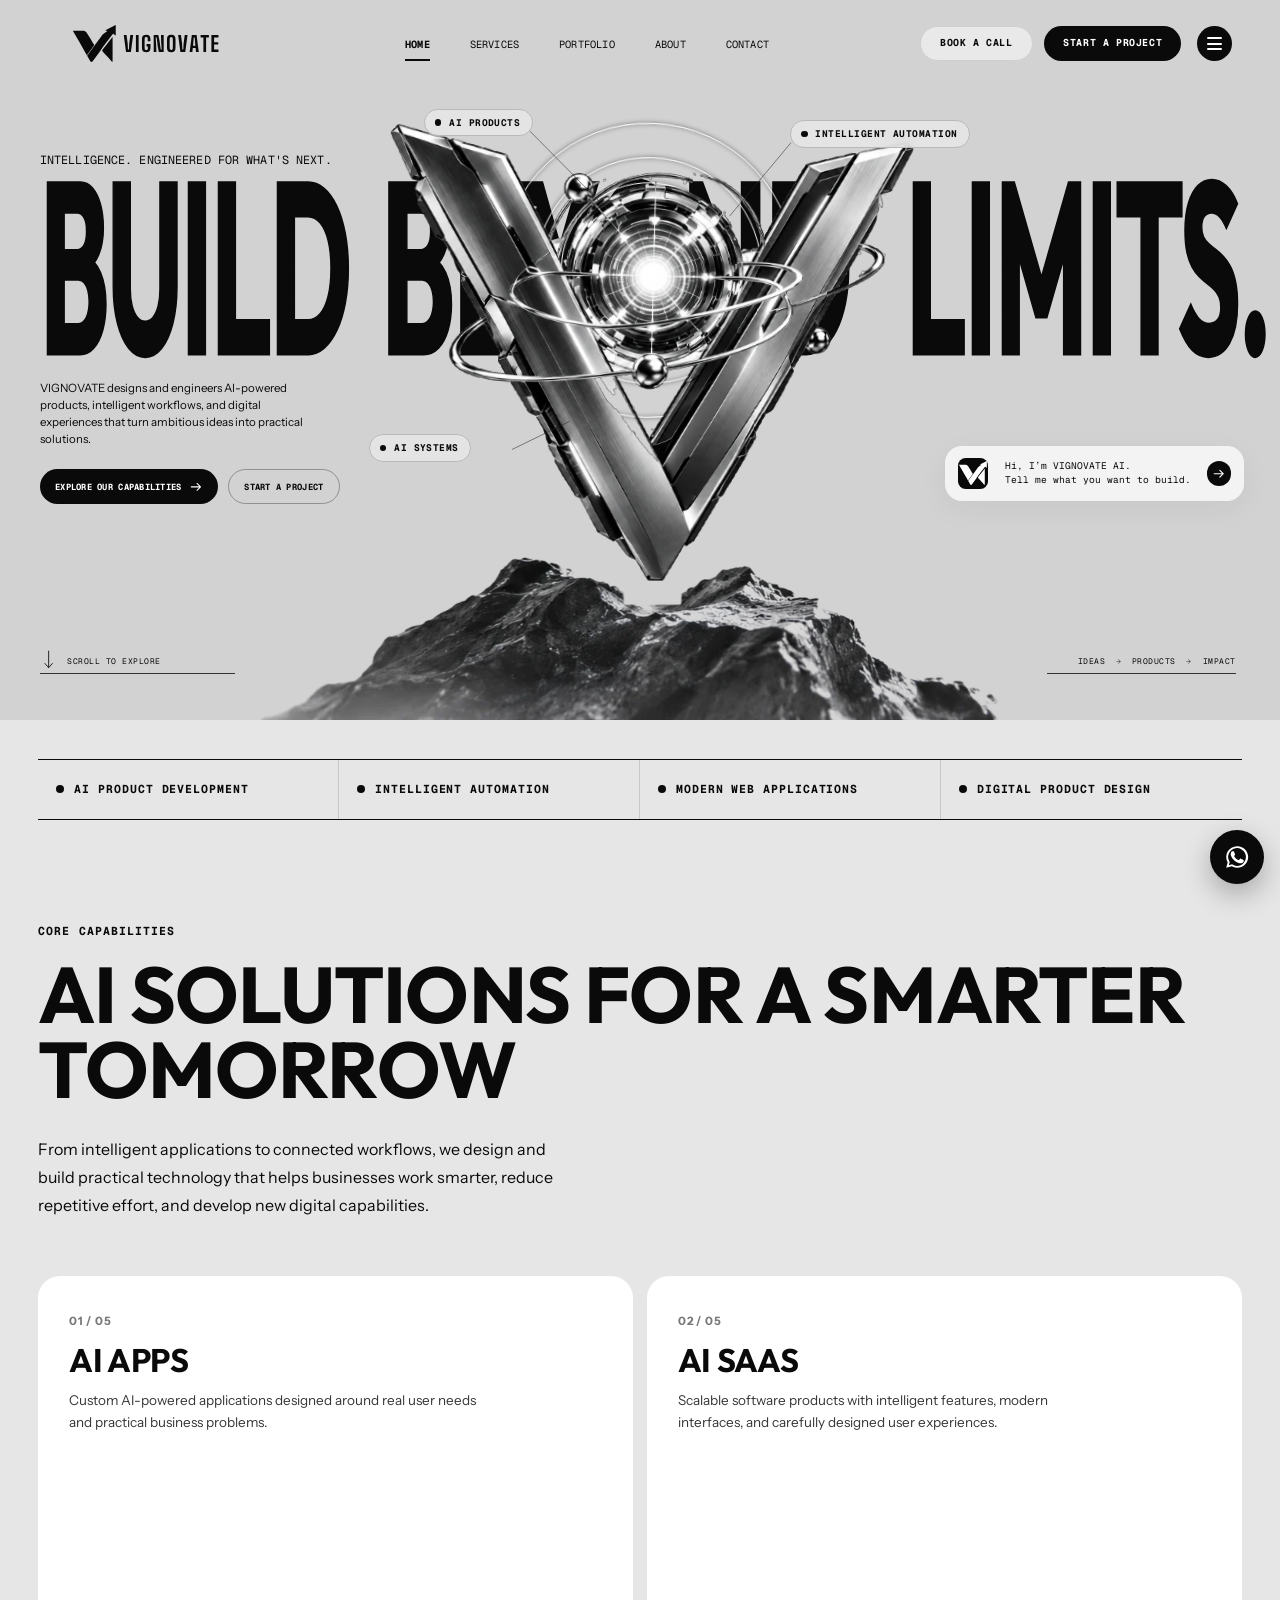
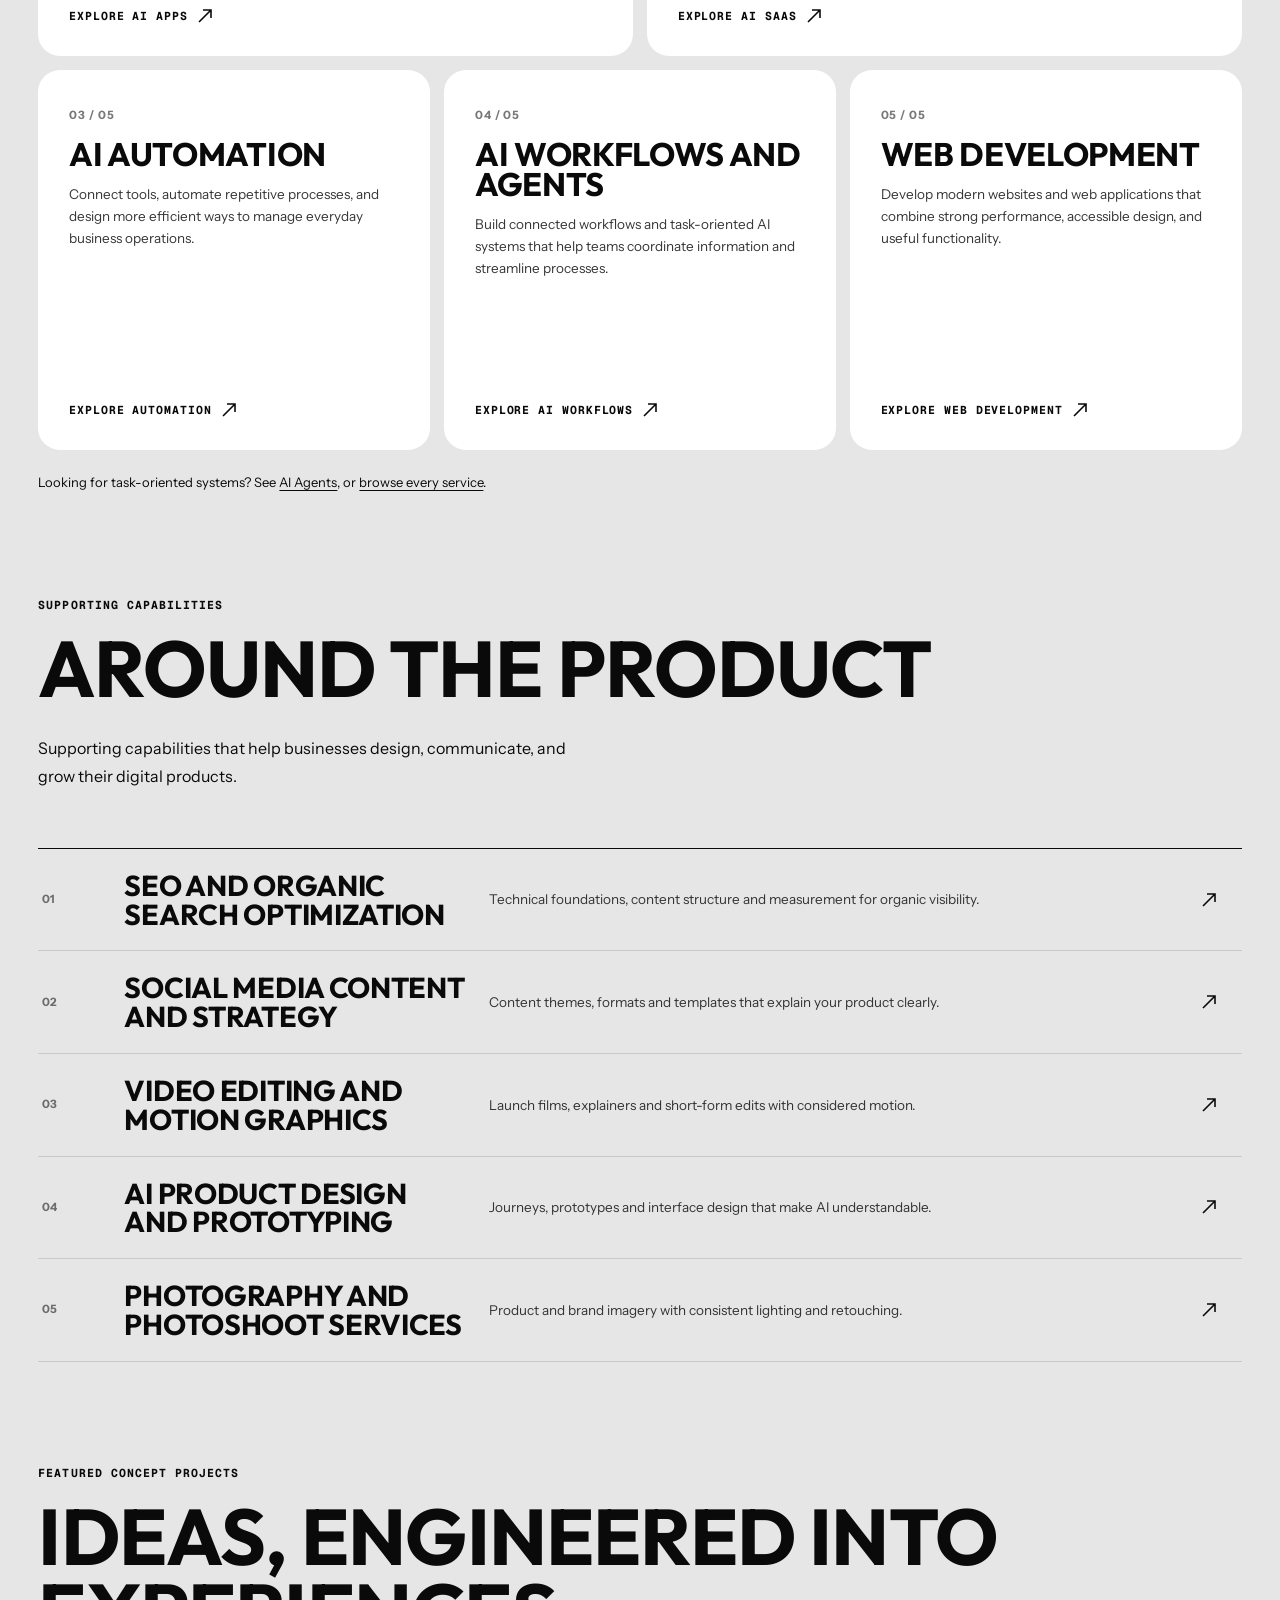
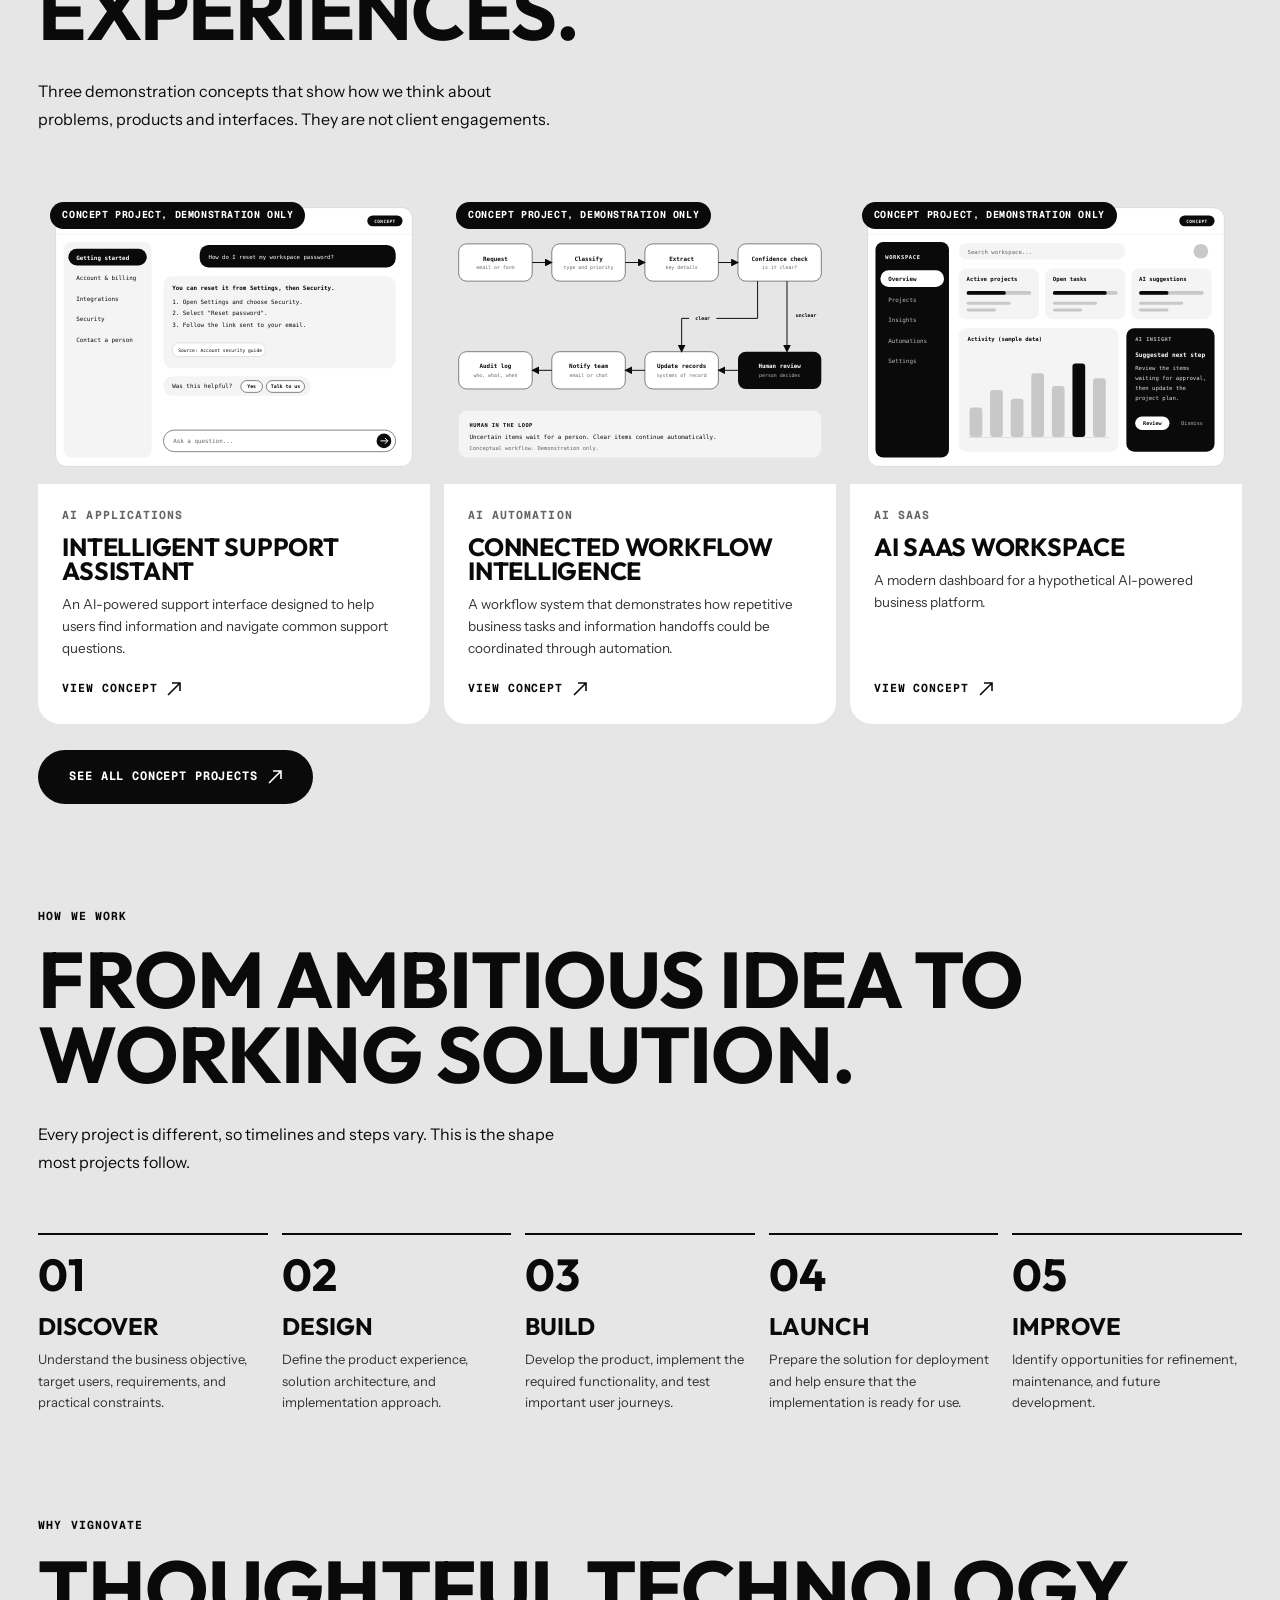
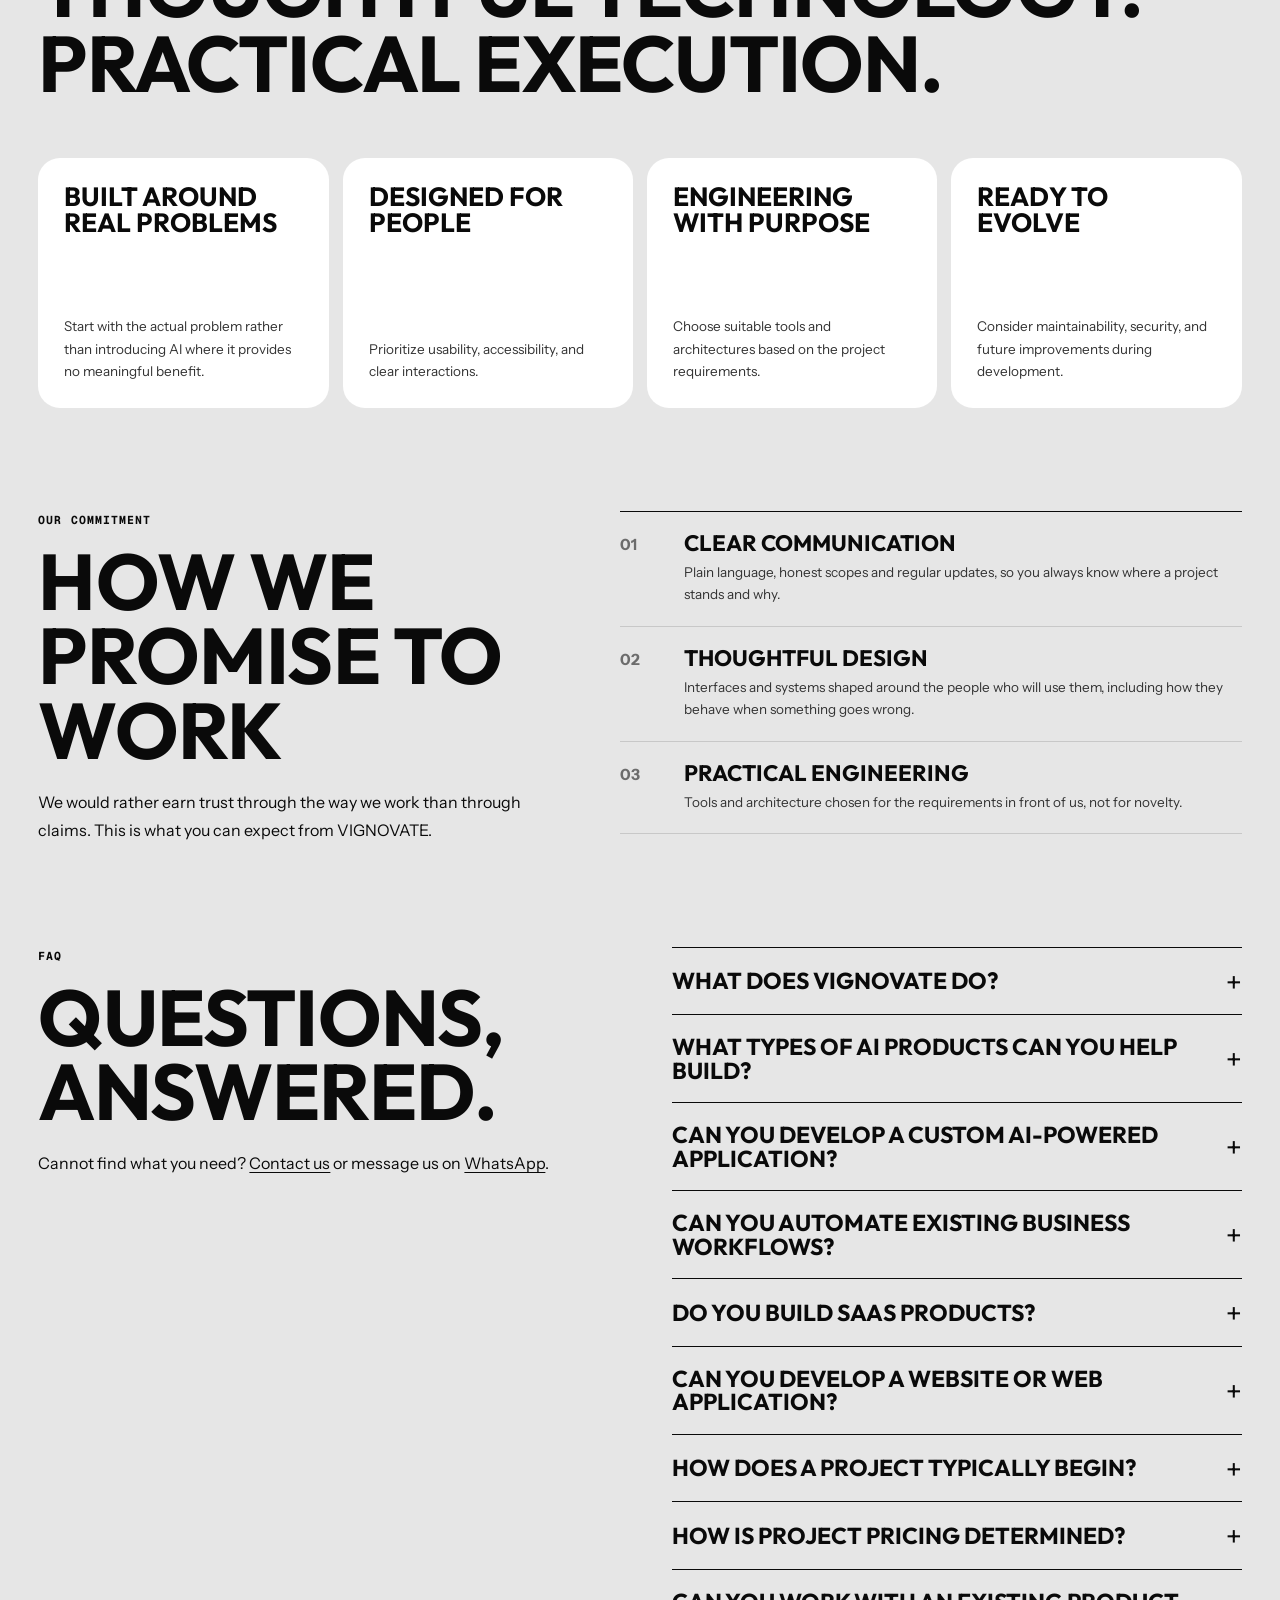
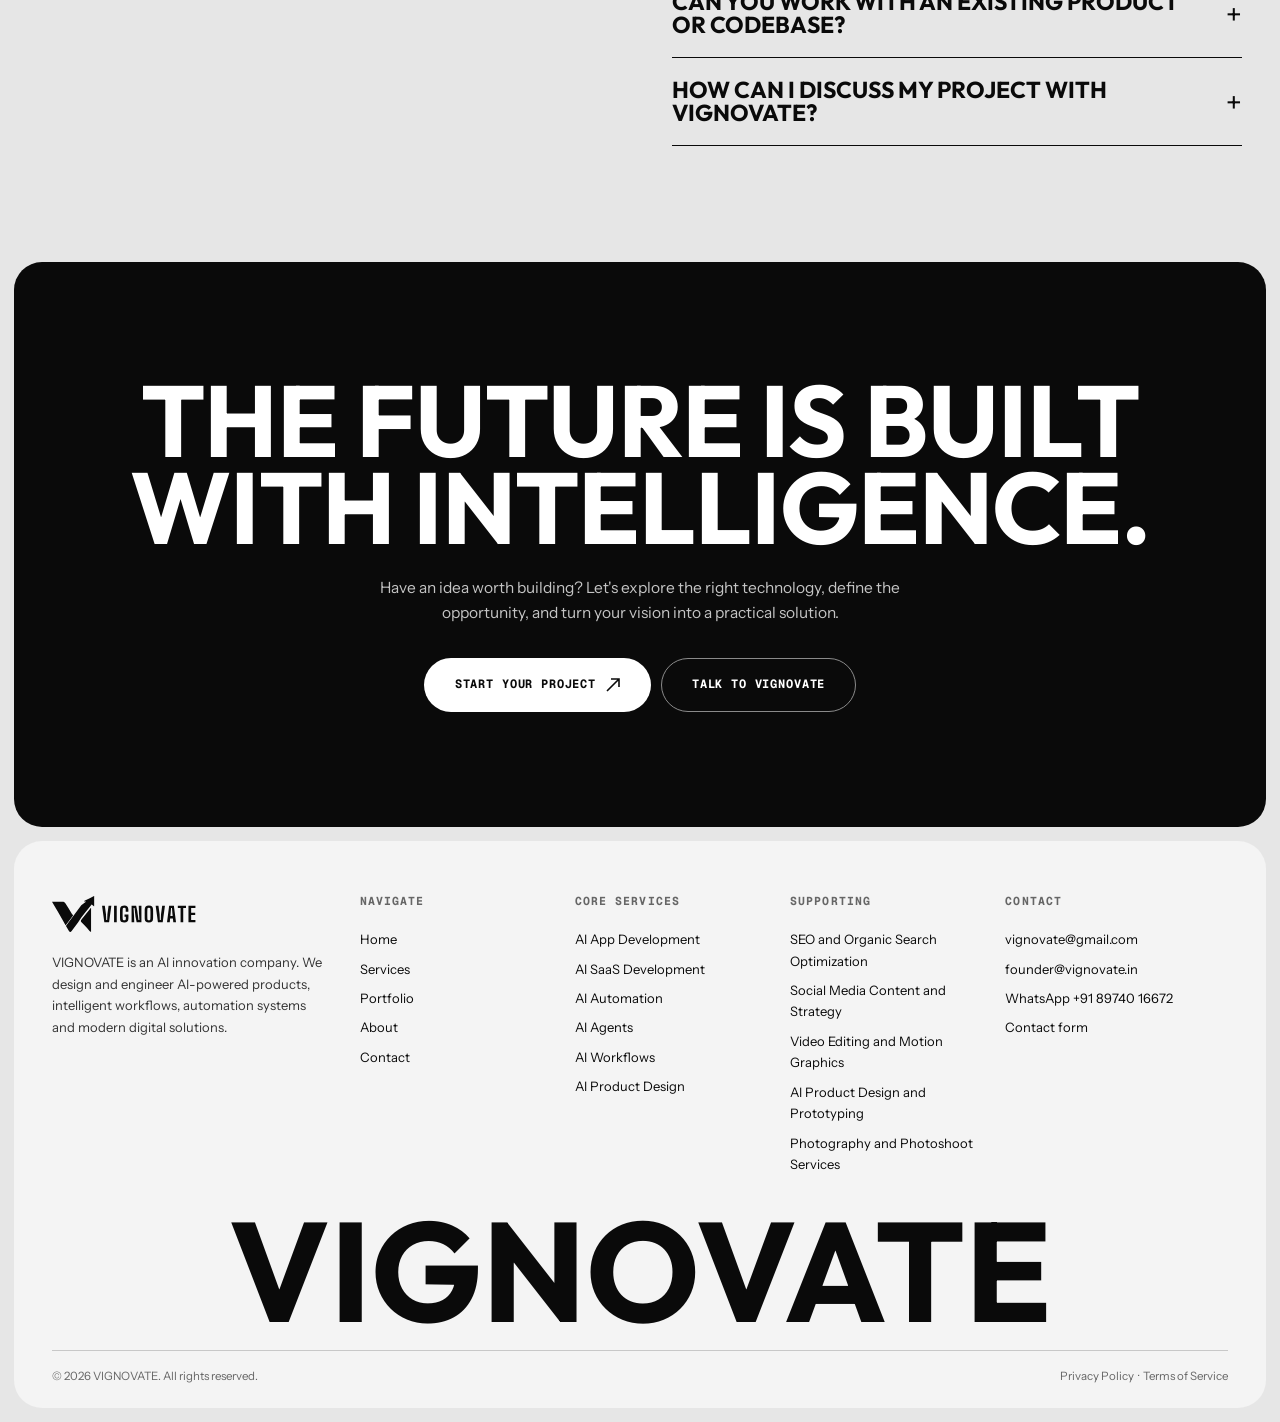
==== commit 802c201b: "Add files via upload" ====
--- a/index.html
+++ b/index.html
@@ -1,1632 +1,131 @@
 <!doctype html>
-<html lang="en">
+<html lang="en" class="no-js">
 <head>
-<meta charset="UTF-8" />
-<meta name="viewport" content="width=device-width, initial-scale=1.0" />
-<title>VIGNOVATE | AI-Powered Digital Marketing &amp; Growth Agency</title>
-<meta name="description" content="VIGNOVATE is an AI-powered digital marketing and growth agency offering AI marketing, SEO, content marketing, automation, web solutions and data-driven growth strategies." />
-<meta name="robots" content="index, follow, max-image-preview:large" />
-<meta name="author" content="VIGNOVATE" />
-<meta name="theme-color" content="#0F172A" />
-<link rel="canonical" href="https://deepcb01.github.io/Vignovate/" />
-<link rel="icon" type="image/svg+xml" href="assets/favicon.svg" />
-<link rel="icon" type="image/png" sizes="32x32" href="assets/favicon-32.png" />
-<link rel="apple-touch-icon" href="assets/img/vignovate-logo.png" />
-<meta property="og:type" content="website" />
-<meta property="og:site_name" content="VIGNOVATE" />
-<meta property="og:locale" content="en_IN" />
-<meta property="og:title" content="VIGNOVATE | AI-Powered Digital Marketing &amp; Growth Agency" />
-<meta property="og:description" content="VIGNOVATE is an AI-powered digital marketing and growth agency offering AI marketing, SEO, content marketing, automation, web solutions and data-driven growth strategies." />
-<meta property="og:url" content="https://deepcb01.github.io/Vignovate/" />
-<meta property="og:image" content="https://deepcb01.github.io/Vignovate/assets/img/og-image.png" />
-<meta property="og:image:width" content="1200" />
-<meta property="og:image:height" content="630" />
-<meta property="og:image:alt" content="VIGNOVATE - AI-Powered Digital Marketing &amp; Growth Agency" />
-<meta name="twitter:card" content="summary_large_image" />
-<meta name="twitter:title" content="VIGNOVATE | AI-Powered Digital Marketing &amp; Growth Agency" />
-<meta name="twitter:description" content="VIGNOVATE is an AI-powered digital marketing and growth agency offering AI marketing, SEO, content marketing, automation, web solutions and data-driven growth strategies." />
-<meta name="twitter:image" content="https://deepcb01.github.io/Vignovate/assets/img/og-image.png" />
-<link rel="preconnect" href="https://fonts.googleapis.com" />
-<link rel="preconnect" href="https://fonts.gstatic.com" crossorigin />
-<link rel="preconnect" href="https://images.pexels.com" />
-<link rel="stylesheet" href="https://fonts.googleapis.com/css2?family=Plus+Jakarta+Sans:wght@500;700;800&amp;family=Inter:wght@400;500;600&amp;display=swap" />
-<link rel="stylesheet" href="assets/css/style.css" />
-<noscript><style>.reveal{opacity:1!important;transform:none!important}</style></noscript>
-<script type="application/ld+json">
-{"@context":"https://schema.org","@type":"ProfessionalService","@id":"https://deepcb01.github.io/Vignovate/#organization","name":"VIGNOVATE","url":"https://deepcb01.github.io/Vignovate/","description":"VIGNOVATE helps businesses grow their digital presence through AI-powered marketing, SEO, content, automation, web solutions, and data-driven growth strategies.","telephone":"+91-8974016672","email":"vignovate@gmail.com","image":"https://deepcb01.github.io/Vignovate/assets/img/og-image.png","logo":"https://deepcb01.github.io/Vignovate/assets/img/vignovate-logo.png","address":{"@type":"PostalAddress","addressLocality":"Agartala","addressRegion":"Tripura","addressCountry":"IN"},"openingHoursSpecification":[{"@type":"OpeningHoursSpecification","dayOfWeek":["Monday","Tuesday","Wednesday","Thursday","Friday","Saturday"],"opens":"09:00","closes":"19:00"}]}
-</script>
-<script type="application/ld+json">
-{"@context":"https://schema.org","@type":"WebSite","name":"VIGNOVATE","url":"https://deepcb01.github.io/Vignovate/","description":"AI-Powered Digital Marketing & Growth Agency"}
-</script>
-<script type="application/ld+json">
-{"@context":"https://schema.org","@type":"FAQPage","mainEntity":[{"@type":"Question","name":"What does an AI-powered marketing agency do?","acceptedAnswer":{"@type":"Answer","text":"VIGNOVATE uses AI to support marketing work such as research, strategy, content planning, automation and analytics. AI speeds up the groundwork, and people review the output to keep it accurate and on-brand."}},{"@type":"Question","name":"Do you guarantee results?","acceptedAnswer":{"@type":"Answer","text":"No. Marketing results depend on many factors, including your market, budget and competition. We do not promise specific rankings, traffic or sales. We focus on sound strategy, clear communication and measurable improvement."}},{"@type":"Question","name":"Which services do you offer?","acceptedAnswer":{"@type":"Answer","text":"AI-Powered Marketing is our main service. We also offer Digital Marketing, SEO & Content, Social Media Marketing, Branding & Creative, Web & Conversion, Marketing Automation, and Analytics & Growth."}},{"@type":"Question","name":"Who are your services for?","acceptedAnswer":{"@type":"Answer","text":"Small and growing businesses, startups, local businesses, online stores and professional services that want a clearer, more efficient approach to digital marketing."}},{"@type":"Question","name":"Is AI-generated content safe to publish?","acceptedAnswer":{"@type":"Answer","text":"AI is a tool, not a replacement for judgement. We use it to assist with ideas and drafts, then edit and review for accuracy, tone and brand fit before anything is published."}},{"@type":"Question","name":"Will my website work on mobile?","acceptedAnswer":{"@type":"Answer","text":"Yes. Websites are designed mobile-first and checked across phones, tablets and desktops."}},{"@type":"Question","name":"Can you help with an existing website?","acceptedAnswer":{"@type":"Answer","text":"Yes. We can improve or redesign an existing website, aiming to preserve useful content and search presence where possible."}},{"@type":"Question","name":"Are the portfolio projects real clients?","acceptedAnswer":{"@type":"Answer","text":"No. The projects in our portfolio are demo and concept projects created to show our capabilities. They are clearly labelled and are not client work."}},{"@type":"Question","name":"How do I get started?","acceptedAnswer":{"@type":"Answer","text":"Send us a message through the contact form or WhatsApp. Tell us about your business and goals, and we will suggest next steps."}}]}
-</script>
+<meta charset="utf-8">
+<meta name="viewport" content="width=device-width,initial-scale=1">
+<title>VIGNOVATE | AI Innovation Company | AI Apps &amp; Automation</title>
+<meta name="description" content="VIGNOVATE is an AI innovation company designing and engineering AI-powered products, intelligent workflows, automation systems and web applications.">
+<meta name="robots" content="index,follow,max-image-preview:large">
+<link rel="canonical" href="https://vignovate.in/">
+<meta name="theme-color" content="#E6E6E6">
+<meta name="author" content="VIGNOVATE">
+<meta property="og:type" content="website"><meta property="og:site_name" content="VIGNOVATE"><meta property="og:locale" content="en_US">
+<meta property="og:title" content="VIGNOVATE | AI Innovation Company | AI Apps &amp; Automation"><meta property="og:description" content="VIGNOVATE is an AI innovation company designing and engineering AI-powered products, intelligent workflows, automation systems and web applications."><meta property="og:url" content="https://vignovate.in/">
+<meta property="og:image" content="https://vignovate.in/assets/images/og-image.png"><meta property="og:image:width" content="1200"><meta property="og:image:height" content="630"><meta property="og:image:alt" content="VIGNOVATE, AI Innovation Company">
+<meta name="twitter:card" content="summary_large_image"><meta name="twitter:title" content="VIGNOVATE | AI Innovation Company | AI Apps &amp; Automation"><meta name="twitter:description" content="VIGNOVATE is an AI innovation company designing and engineering AI-powered products, intelligent workflows, automation systems and web applications."><meta name="twitter:image" content="https://vignovate.in/assets/images/og-image.png">
+<link rel="icon" href="assets/logos/favicon.svg" type="image/svg+xml">
+<link rel="icon" href="favicon.ico" sizes="any">
+<link rel="apple-touch-icon" href="assets/icons/apple-touch-icon.png">
+<link rel="manifest" href="manifest.json">
+<link rel="preload" href="assets/fonts/Outfit-Bold.woff" as="font" type="font/woff" crossorigin>
+<link rel="preload" href="assets/fonts/InstrumentSans-Regular.woff" as="font" type="font/woff" crossorigin>
+<link rel="stylesheet" href="assets/css/styles.css">
+<link rel="stylesheet" href="assets/css/animations.css">
+<link rel="stylesheet" href="assets/css/responsive.css">
+<script type="application/ld+json">{"@context": "https://schema.org", "@type": "Organization", "name": "VIGNOVATE", "url": "https://vignovate.in/", "logo": "https://vignovate.in/assets/logos/logo.png", "description": "VIGNOVATE is an AI innovation company that designs and engineers AI-powered products, intelligent workflows, automation systems and web applications.", "email": "vignovate@gmail.com", "contactPoint": [{"@type": "ContactPoint", "contactType": "customer support", "email": "vignovate@gmail.com", "telephone": "+918974016672", "availableLanguage": "English"}]}</script>
+<script type="application/ld+json">{"@context": "https://schema.org", "@type": "WebSite", "name": "VIGNOVATE", "url": "https://vignovate.in/", "inLanguage": "en"}</script>
+<link rel="stylesheet" href="assets/css/hero.css">
 </head>
 <body>
-<a href="#home" class="skip-link">Skip to content</a>
-<div class="scroll-progress"><div class="scroll-progress-bar" id="scrollBar" style="width:0"></div></div>
-
-<!-- Announcement Bar -->
-<div class="announce">
-  <div class="container-x announce-inner">
-    <p><svg class="ic" viewBox="0 0 24 24" fill="none" stroke="#22D3EE" stroke-width="2" stroke-linecap="round" stroke-linejoin="round" width="14" height="14"><path d="M4.5 16.5c-1.5 1.26-2 5-2 5s3.74-.5 5-2c.71-.84.7-2.13-.8-3.36-1.27-1.27-2.66-1.42-3.2-.64Z"/><path d="m12 15-3-3a22 22 0 0 1 2-3.95A12.88 12.88 0 0 1 22 2c0 2.72-.78 7.5-6 11a22.35 22.35 0 0 1-4 2Z"/><path d="M9 12H4s.55-3.03 2-4c1.62-1.08 5 0 5 0"/><path d="M12 15v5s3.03-.55 4-2c1.08-1.62 0-5 0-5"/></svg><span>AI-powered marketing &amp; growth for businesses.</span></p>
-    <div class="announce-side">
-      <span><svg class="ic" viewBox="0 0 24 24" fill="none" stroke="#22D3EE" stroke-width="2" stroke-linecap="round" stroke-linejoin="round" width="14" height="14"><circle cx="12" cy="12" r="10"/><polyline points="12 6 12 12 16 14"/></svg> We aim to reply within 24 hours</span>
-      <a href="tel:+918974016672"><svg class="ic" viewBox="0 0 24 24" fill="none" stroke="#22D3EE" stroke-width="2" stroke-linecap="round" stroke-linejoin="round" width="14" height="14"><path d="M22 16.92v3a2 2 0 0 1-2.18 2 19.79 19.79 0 0 1-8.63-3.07 19.5 19.5 0 0 1-6-6 19.79 19.79 0 0 1-3.07-8.67A2 2 0 0 1 4.11 2h3a2 2 0 0 1 2 1.72 12.84 12.84 0 0 0 .7 2.81 2 2 0 0 1-.45 2.11L8.09 9.91a16 16 0 0 0 6 6l1.27-1.27a2 2 0 0 1 2.11-.45 12.84 12.84 0 0 0 2.81.7A2 2 0 0 1 22 16.92Z"/></svg> +91 8974016672</a>
-    </div>
-  </div>
+<a class="skip" href="#main">Skip to content</a>
+<div class="overlay" id="overlay" role="dialog" aria-modal="true" aria-label="Site menu" aria-hidden="true">
+<div class="overlay-top"><img src="assets/logos/logo-white.svg" alt="VIGNOVATE" width="190" height="48"><button class="overlay-close" id="menuClose" type="button" aria-label="Close menu">&times;</button></div>
+<nav aria-label="Mobile"><a href="index.html">Home<small>01</small></a><a href="services.html">Services<small>02</small></a><a href="portfolio.html">Portfolio<small>03</small></a><a href="about.html">About<small>04</small></a><a href="contact.html">Contact<small>05</small></a></nav>
+<div class="overlay-foot"><a href="mailto:vignovate@gmail.com">vignovate@gmail.com</a><span class="static-mail">founder@vignovate.in</span><a href="https://wa.me/918974016672?text=Hello%20VIGNOVATE%2C%20I%27d%20like%20to%20discuss%20an%20AI%20or%20technology%20project." target="_blank" rel="noopener">WhatsApp +91 89740 16672</a></div>
 </div>
-
-<!-- Header -->
-<header class="site-header" id="siteHeader" role="banner">
-  <div class="header-bar" id="headerBar">
-    <div class="container-x header-inner">
-      <a href="index.html" class="logo" aria-label="VIGNOVATE home">
-        <span class="logo-mark" style="background:none;box-shadow:none;height:2.5rem;width:2.5rem"><img src="assets/img/vignovate-logo.png" alt="" width="40" height="40" style="height:100%;width:100%;object-fit:contain" /></span>
-        <span class="logo-text">VIGNOVATE</span>
-      </a>
-      <nav class="nav" id="primaryNav" aria-label="Primary">
-        <a href="index.html" data-section="home">Home</a>
-        <a href="services.html" data-section="services">Services</a>
-        <a href="portfolio.html" data-section="portfolio">Portfolio</a>
-        <a href="#industries" data-section="industries">Industries</a>
-        <a href="about.html" data-section="about">About</a>
-        <a href="contact.html" data-section="contact">Contact</a>
-      </nav>
-      <div class="header-actions">
-        <a href="https://wa.me/918974016672?text=Hi%20VIGNOVATE,%20I%20want%20to%20know%20more%20about%20your%20services." target="_blank" rel="noreferrer" class="icon-btn" aria-label="Chat on WhatsApp">
-          <svg class="ic" viewBox="0 0 24 24" fill="none" stroke="currentColor" stroke-width="2" stroke-linecap="round" stroke-linejoin="round" width="18" height="18"><path d="M21 15a2 2 0 0 1-2 2H7l-4 4V5a2 2 0 0 1 2-2h14a2 2 0 0 1 2 2z"/></svg>
-        </a>
-        <a href="contact.html" class="btn btn-primary" style="font-size:0.875rem">
-          <svg class="ic" viewBox="0 0 24 24" fill="none" stroke="currentColor" stroke-width="2" stroke-linecap="round" stroke-linejoin="round" width="16" height="16"><rect x="3" y="4" width="18" height="18" rx="2"/><path d="M16 2v4M8 2v4M3 10h18"/></svg>
-          Get Started
-        </a>
-      </div>
-      <button class="menu-btn" id="menuOpen" aria-label="Open menu">
-        <svg class="ic" viewBox="0 0 24 24" fill="none" stroke="currentColor" stroke-width="2" stroke-linecap="round" stroke-linejoin="round" width="20" height="20"><line x1="4" y1="6" x2="20" y2="6"/><line x1="4" y1="12" x2="20" y2="12"/><line x1="4" y1="18" x2="20" y2="18"/></svg>
-      </button>
-    </div>
-  </div>
-  <!-- Mobile menu -->
-  <div class="mobile-menu closed" id="mobileMenu">
-    <div class="mobile-menu-overlay" data-menu-close></div>
-    <div class="mobile-menu-panel">
-      <div class="mobile-menu-head">
-        <span style="font-family:var(--font-heading);font-size:1.125rem;font-weight:800;color:var(--primary-900)">Menu</span>
-        <button class="icon-btn" id="menuClose" aria-label="Close menu">
-          <svg class="ic" viewBox="0 0 24 24" fill="none" stroke="currentColor" stroke-width="2" stroke-linecap="round" stroke-linejoin="round" width="20" height="20"><line x1="18" y1="6" x2="6" y2="18"/><line x1="6" y1="6" x2="18" y2="18"/></svg>
-        </button>
-      </div>
-      <nav aria-label="Mobile">
-        <a href="index.html">Home</a>
-        <a href="services.html">Services</a>
-        <a href="portfolio.html">Portfolio</a>
-        <a href="#industries" data-menu-close>Industries</a>
-        <a href="about.html">About</a>
-        <a href="contact.html">Contact</a>
-      </nav>
-      <div class="mobile-menu-actions">
-        <a href="contact.html" class="btn btn-primary" style="width:100%">Get Started</a>
-        <a href="https://wa.me/918974016672?text=Hi%20VIGNOVATE,%20I%20want%20to%20know%20more%20about%20your%20services." target="_blank" rel="noreferrer" class="btn btn-whatsapp" style="width:100%">
-          <svg class="ic" viewBox="0 0 24 24" fill="none" stroke="currentColor" stroke-width="2" stroke-linecap="round" stroke-linejoin="round" width="16" height="16"><path d="M21 15a2 2 0 0 1-2 2H7l-4 4V5a2 2 0 0 1 2-2h14a2 2 0 0 1 2 2z"/></svg>
-          Chat on WhatsApp
-        </a>
-      </div>
-    </div>
-  </div>
+<header class="vx-hero" id="vxHero">
+<div class="vx-hero-header">
+<a href="index.html" class="vx-hero-logo" aria-label="VIGNOVATE home"><img src="assets/logos/logo-black.svg" alt="VIGNOVATE" width="190" height="48"></a>
+<nav class="vx-hero-nav" aria-label="Main"><a href="index.html" class="vx-is-active" aria-current="page">Home</a><a href="services.html">Services</a><a href="portfolio.html">Portfolio</a><a href="about.html">About</a><a href="contact.html">Contact</a></nav>
+<div class="vx-hero-actions"><a href="contact.html#book-a-call" class="vx-hbtn vx-hbtn-light">Book a Call</a><a href="contact.html" class="vx-hbtn vx-hbtn-dark">Start a Project</a>
+<button class="vx-menu-btn" id="menuBtn" type="button" aria-label="Open menu" aria-haspopup="dialog" aria-expanded="false" aria-controls="overlay"><span></span><span></span><span></span></button></div>
+</div>
+<div class="vx-stage" id="vxStage">
+<p class="vx-eyebrow">INTELLIGENCE. ENGINEERED FOR WHAT'S NEXT.</p>
+<h1 class="vx-hero-title" id="vxTitle" ><span class="vx-w" data-x="52" data-w="403" aria-hidden="true">BUILD</span><span class="vx-w" data-x="498" data-w="617" aria-hidden="true">BEYOND</span><span class="vx-w" data-x="1183" data-w="472" aria-hidden="true">LIMITS.</span><span class="sr">Build beyond limits. VIGNOVATE is an AI innovation company building AI apps, SaaS products, automation and intelligent workflows.</span></h1>
+<img class="vx-layer vx-layer-mountain" id="vxLayerM" src="assets/images/hero-mountain.webp" alt="" width="1672" height="251" decoding="async" fetchpriority="high">
+<div class="vx-layer vx-layer-v" id="vxLayerV"><div class="vx-v-stack" id="vxStack">
+<img class="vx-vs-front" src="assets/images/hero-v.webp" alt="" width="740" height="660" decoding="async" fetchpriority="high">
+<span class="vx-orbit vx-o1"></span><span class="vx-orbit vx-o2"></span><span class="vx-orbit vx-o3"></span><span class="vx-core-glow" id="vxGlow"></span></div></div>
+<svg class="vx-lines" aria-hidden="true" xmlns="http://www.w3.org/2000/svg"><line x1="41.4%" y1="18.2%" x2="47.4%" y2="29%"/><line x1="61.8%" y1="19.8%" x2="57%" y2="30%"/><line x1="40%" y1="62.4%" x2="44.5%" y2="58.5%"/></svg>
+<span class="vx-pill vx-p1"><b></b>AI PRODUCTS</span><span class="vx-pill vx-p2"><b></b>INTELLIGENT AUTOMATION</span><span class="vx-pill vx-p3"><b></b>AI SYSTEMS</span>
+</div>
+<div class="vx-copy"><p>VIGNOVATE designs and engineers AI-powered products, intelligent workflows, and digital experiences that turn ambitious ideas into practical solutions.</p>
+<div class="vx-copy-btns"><a href="#capabilities" class="vx-cbtn vx-cbtn-dark">EXPLORE OUR CAPABILITIES <svg viewBox="0 0 24 24" fill="none" stroke="currentColor" stroke-width="1.8" stroke-linecap="round" stroke-linejoin="round" aria-hidden="true"><path d="M4 12h16M14 6l6 6-6 6"/></svg></a><a href="contact.html" class="vx-cbtn vx-cbtn-line">START A PROJECT</a></div></div>
+<a href="contact.html" class="vx-assistant" aria-label="Tell VIGNOVATE what you want to build"><span class="vx-assistant-icon"><img src="assets/logos/logo-icon-white.svg" alt="" width="28" height="24"></span><span class="vx-assistant-text">Hi, I’m VIGNOVATE AI.<br>Tell me what you want to build.</span><span class="vx-assistant-go"><svg viewBox="0 0 24 24" fill="none" stroke="#fff" stroke-width="2" stroke-linecap="round" stroke-linejoin="round" aria-hidden="true"><path d="M4 12h16M14 6l6 6-6 6"/></svg></span></a>
+<a href="#capabilities" class="vx-scroll-ind"><svg viewBox="0 0 24 40" fill="none" stroke="currentColor" stroke-width="1.6" stroke-linecap="round" stroke-linejoin="round" aria-hidden="true"><path d="M12 4v30M5 27l7 8 7-8"/></svg><span>SCROLL TO EXPLORE</span></a>
+<div class="vx-steps"><span>IDEAS</span><i>&rarr;</i><span>PRODUCTS</span><i>&rarr;</i><span>IMPACT</span></div>
 </header>
 
-<main id="mainContent">
-<!-- HERO -->
-<section id="home" class="hero" style="position:relative;overflow:hidden">
-  <div style="position:absolute;inset:0;z-index:-10" class="mesh-bg"></div>
-  <div style="position:absolute;inset:0;z-index:-10;opacity:0.6" class="grid-pattern"></div>
-  <div style="position:absolute;top:-6rem;left:-6rem;z-index:-10;height:24rem;width:24rem;border-radius:999px;background:rgba(37,99,235,0.2);filter:blur(48px)" class="animate-pulse-glow"></div>
-  <div style="position:absolute;top:33%;right:-6rem;z-index:-10;height:24rem;width:24rem;border-radius:999px;background:rgba(6,182,212,0.2);filter:blur(48px);animation-delay:1.5s" class="animate-pulse-glow"></div>
+<main id="main">
+<div class="wrap rv" style="margin-top:clamp(20px,3vw,40px)"><div class="strip" role="list" aria-label="Capabilities"><div role="listitem"><i></i>AI Product Development</div><div role="listitem"><i></i>Intelligent Automation</div><div role="listitem"><i></i>Modern Web Applications</div><div role="listitem"><i></i>Digital Product Design</div></div></div>
 
-  <div class="container-x" style="padding-top:3rem;padding-bottom:5rem">
-    <div class="hero-grid">
-      <div style="max-width:42rem">
-        <span class="eyebrow reveal"><svg class="ic" viewBox="0 0 24 24" fill="none" stroke="currentColor" stroke-width="2" stroke-linecap="round" stroke-linejoin="round" width="16" height="16"><path d="m12 3-1.9 5.8a2 2 0 0 1-1.3 1.3L3 12l5.8 1.9a2 2 0 0 1 1.3 1.3L12 21l1.9-5.8a2 2 0 0 1 1.3-1.3L21 12l-5.8-1.9a2 2 0 0 1-1.3-1.3z"/></svg> AI-Powered Growth Agency
-        </span>
-        <h1 class="reveal text-display" style="margin-top:1.25rem;font-weight:800;color:var(--primary-900)" data-delay="60">
-          AI-Powered Marketing. <span class="gradient-text">Built for Growth.</span>
-        </h1>
-        <p class="reveal" style="margin-top:1.5rem;font-size:1.125rem;color:var(--primary-600);max-width:36rem" data-delay="120">
-          VIGNOVATE helps businesses grow with AI-powered marketing, SEO, content, automation, web solutions, and data-driven growth strategies.</p>
-        <div class="reveal" style="margin-top:2rem;display:flex;flex-wrap:wrap;align-items:center;gap:0.75rem" data-delay="180">
-          <a href="contact.html" class="btn btn-primary">Get Started
-            <svg class="ic" viewBox="0 0 24 24" fill="none" stroke="currentColor" stroke-width="2" stroke-linecap="round" stroke-linejoin="round" width="16" height="16"><line x1="5" y1="12" x2="19" y2="12"/><polyline points="12 5 19 12 12 19"/></svg>
-          </a>
-          <a href="services.html" class="btn btn-secondary">Explore Services</a>
-        </div>
-        <ul class="reveal" style="margin-top:2rem;display:flex;flex-wrap:wrap;gap:0.625rem 1.25rem" data-delay="240" aria-label="Key capabilities">
-          <li style="display:flex;align-items:center;gap:0.5rem;font-size:0.875rem;font-weight:500;color:var(--primary-700)"><span style="display:grid;place-items:center;height:1.25rem;width:1.25rem;border-radius:999px;background:rgba(16,185,129,0.1);color:var(--color-success)"><svg class="ic" viewBox="0 0 24 24" fill="none" stroke="currentColor" stroke-width="3" stroke-linecap="round" stroke-linejoin="round" width="12" height="12"><polyline points="20 6 9 17 4 12"/></svg></span>AI Marketing</li>
-          <li style="display:flex;align-items:center;gap:0.5rem;font-size:0.875rem;font-weight:500;color:var(--primary-700)"><span style="display:grid;place-items:center;height:1.25rem;width:1.25rem;border-radius:999px;background:rgba(16,185,129,0.1);color:var(--color-success)"><svg class="ic" viewBox="0 0 24 24" fill="none" stroke="currentColor" stroke-width="3" stroke-linecap="round" stroke-linejoin="round" width="12" height="12"><polyline points="20 6 9 17 4 12"/></svg></span>SEO &amp; Content</li>
-          <li style="display:flex;align-items:center;gap:0.5rem;font-size:0.875rem;font-weight:500;color:var(--primary-700)"><span style="display:grid;place-items:center;height:1.25rem;width:1.25rem;border-radius:999px;background:rgba(16,185,129,0.1);color:var(--color-success)"><svg class="ic" viewBox="0 0 24 24" fill="none" stroke="currentColor" stroke-width="3" stroke-linecap="round" stroke-linejoin="round" width="12" height="12"><polyline points="20 6 9 17 4 12"/></svg></span>Marketing Automation</li>
-          <li style="display:flex;align-items:center;gap:0.5rem;font-size:0.875rem;font-weight:500;color:var(--primary-700)"><span style="display:grid;place-items:center;height:1.25rem;width:1.25rem;border-radius:999px;background:rgba(16,185,129,0.1);color:var(--color-success)"><svg class="ic" viewBox="0 0 24 24" fill="none" stroke="currentColor" stroke-width="3" stroke-linecap="round" stroke-linejoin="round" width="12" height="12"><polyline points="20 6 9 17 4 12"/></svg></span>Web Solutions</li>
-          <li style="display:flex;align-items:center;gap:0.5rem;font-size:0.875rem;font-weight:500;color:var(--primary-700)"><span style="display:grid;place-items:center;height:1.25rem;width:1.25rem;border-radius:999px;background:rgba(16,185,129,0.1);color:var(--color-success)"><svg class="ic" viewBox="0 0 24 24" fill="none" stroke="currentColor" stroke-width="3" stroke-linecap="round" stroke-linejoin="round" width="12" height="12"><polyline points="20 6 9 17 4 12"/></svg></span>Data-Driven Strategy</li>
-        </ul>
-        <div class="reveal" style="margin-top:2rem;display:flex;flex-wrap:wrap;gap:0.625rem" data-delay="300">
-          <span style="border-radius:999px;border:1px solid var(--primary-200);background:rgba(255,255,255,0.7);padding:0.375rem 0.875rem;font-size:0.75rem;font-weight:600;color:var(--primary-700);backdrop-filter:blur(8px)">AI-Assisted</span>
-          <span style="border-radius:999px;border:1px solid var(--primary-200);background:rgba(255,255,255,0.7);padding:0.375rem 0.875rem;font-size:0.75rem;font-weight:600;color:var(--primary-700);backdrop-filter:blur(8px)">Data-Informed</span>
-          <span style="border-radius:999px;border:1px solid var(--primary-200);background:rgba(255,255,255,0.7);padding:0.375rem 0.875rem;font-size:0.75rem;font-weight:600;color:var(--primary-700);backdrop-filter:blur(8px)">Goal-Focused</span>
-          <span style="border-radius:999px;border:1px solid var(--primary-200);background:rgba(255,255,255,0.7);padding:0.375rem 0.875rem;font-size:0.75rem;font-weight:600;color:var(--primary-700);backdrop-filter:blur(8px)">Search-Minded</span>
-        </div>
-      </div>
+<section class="section" id="capabilities" aria-labelledby="core-h"><div class="wrap">
+<div class="sec-head rv"><div><span class="eyebrow">Core capabilities</span><h2 class="display" id="core-h">AI solutions for a smarter tomorrow</h2></div>
+<p class="lead">From intelligent applications to connected workflows, we design and build practical technology that helps businesses work smarter, reduce repetitive effort, and develop new digital capabilities.</p></div>
+<div class="svc-grid"><a class="svc-card rv" href="services/ai-app-development.html"><div><span class="num">01 / 05</span><h3 class="display">AI Apps</h3><p>Custom AI-powered applications designed around real user needs and practical business problems.</p></div><span class="svc-cta">Explore AI Apps <svg class="arrow" viewBox="0 0 14 14" fill="none" stroke="currentColor" stroke-width="1.6" aria-hidden="true" focusable="false"><path d="M1 13L13 1M5 1h8v8"/></svg></span></a><a class="svc-card rv" href="services/ai-saas-development.html"><div><span class="num">02 / 05</span><h3 class="display">AI SaaS</h3><p>Scalable software products with intelligent features, modern interfaces, and carefully designed user experiences.</p></div><span class="svc-cta">Explore AI SaaS <svg class="arrow" viewBox="0 0 14 14" fill="none" stroke="currentColor" stroke-width="1.6" aria-hidden="true" focusable="false"><path d="M1 13L13 1M5 1h8v8"/></svg></span></a><a class="svc-card rv" href="services/ai-automation.html"><div><span class="num">03 / 05</span><h3 class="display">AI Automation</h3><p>Connect tools, automate repetitive processes, and design more efficient ways to manage everyday business operations.</p></div><span class="svc-cta">Explore Automation <svg class="arrow" viewBox="0 0 14 14" fill="none" stroke="currentColor" stroke-width="1.6" aria-hidden="true" focusable="false"><path d="M1 13L13 1M5 1h8v8"/></svg></span></a><a class="svc-card rv" href="services/ai-workflows.html"><div><span class="num">04 / 05</span><h3 class="display">AI Workflows and Agents</h3><p>Build connected workflows and task-oriented AI systems that help teams coordinate information and streamline processes.</p></div><span class="svc-cta">Explore AI Workflows <svg class="arrow" viewBox="0 0 14 14" fill="none" stroke="currentColor" stroke-width="1.6" aria-hidden="true" focusable="false"><path d="M1 13L13 1M5 1h8v8"/></svg></span></a><a class="svc-card rv" href="services/web-development.html"><div><span class="num">05 / 05</span><h3 class="display">Web Development</h3><p>Develop modern websites and web applications that combine strong performance, accessible design, and useful functionality.</p></div><span class="svc-cta">Explore Web Development <svg class="arrow" viewBox="0 0 14 14" fill="none" stroke="currentColor" stroke-width="1.6" aria-hidden="true" focusable="false"><path d="M1 13L13 1M5 1h8v8"/></svg></span></a></div>
+<p class="rv" style="margin-top:22px;font-size:13px">Looking for task-oriented systems? See <a class="link" href="services/ai-agents.html">AI Agents</a>, or <a class="link" href="services.html">browse every service</a>.</p>
+</div></section>
 
-      <!-- Hero stage -->
-      <div class="hero-stage" id="heroStage">
-        <div class="hero-glow"></div>
-        <!-- Browser mockup -->
-        <div class="hero-mockup" data-depth="0.4">
-          <div class="hero-mockup-inner">
-            <div class="browser-bar">
-              <span class="browser-dot" style="background:rgba(239,68,68,0.7)"></span>
-              <span class="browser-dot" style="background:rgba(245,158,11,0.7)"></span>
-              <span class="browser-dot" style="background:rgba(16,185,129,0.7)"></span>
-              <div class="browser-url">yourbusiness.com</div>
-            </div>
-            <div style="padding:1.25rem">
-              <div style="display:flex;align-items:center;justify-content:space-between">
-                <div style="display:flex;align-items:center;gap:0.5rem">
-                  <div style="height:1.75rem;width:1.75rem;border-radius:0.5rem;background:linear-gradient(135deg,var(--color-secondary),var(--color-accent))"></div>
-                  <div style="height:0.75rem;width:5rem;border-radius:0.25rem;background:var(--primary-200)"></div>
-                </div>
-                <div style="display:none;gap:0.75rem" class="show-lg">
-                  <div style="height:0.625rem;width:2.5rem;border-radius:0.25rem;background:var(--primary-100)"></div>
-                  <div style="height:0.625rem;width:2.5rem;border-radius:0.25rem;background:var(--primary-100)"></div>
-                  <div style="height:0.625rem;width:3rem;border-radius:0.25rem;background:rgba(37,99,235,0.3)"></div>
-                </div>
-              </div>
-              <div style="margin-top:1.5rem;display:grid;grid-template-columns:1fr 1fr;gap:0.75rem">
-                <div style="grid-column:span 2;height:6rem;border-radius:0.75rem;background:linear-gradient(135deg,rgba(37,99,235,0.1),rgba(6,182,212,0.1),transparent);border:1px solid var(--primary-100);padding:1rem">
-                  <div style="height:0.625rem;width:6rem;border-radius:0.25rem;background:var(--primary-300)"></div>
-                  <div style="margin-top:0.75rem;height:1rem;width:10rem;border-radius:0.25rem;background:var(--primary-200)"></div>
-                  <div style="margin-top:0.5rem;height:0.625rem;width:7rem;border-radius:0.25rem;background:var(--primary-100)"></div>
-                </div>
-                <div style="height:5rem;border-radius:0.75rem;background:#fff;border:1px solid var(--primary-100);padding:0.75rem">
-                  <div style="height:0.5rem;width:3rem;border-radius:0.25rem;background:var(--primary-200)"></div>
-                  <div style="margin-top:0.5rem;font-size:1.25rem;font-weight:700;color:var(--primary-900)">SEO</div>
-                  <div style="margin-top:0.25rem;display:flex;align-items:center;gap:0.25rem;font-size:0.625rem;color:var(--color-success)">
-                    <svg class="ic" viewBox="0 0 24 24" fill="none" stroke="currentColor" stroke-width="2" stroke-linecap="round" stroke-linejoin="round" width="12" height="12"><polyline points="23 6 13.5 15.5 8.5 10.5 1 18"/><polyline points="17 6 23 6 23 12"/></svg> Visibility
-                  </div>
-                </div>
-                <div style="height:5rem;border-radius:0.75rem;background:#fff;border:1px solid var(--primary-100);padding:0.75rem">
-                  <div style="height:0.5rem;width:3rem;border-radius:0.25rem;background:var(--primary-200)"></div>
-                  <div style="margin-top:0.5rem;font-size:1.25rem;font-weight:700;color:var(--primary-900)">AI</div>
-                  <div style="margin-top:0.25rem;font-size:0.625rem;color:var(--color-accent)">Insights</div>
-                </div>
-              </div>
-            </div>
-          </div>
-        </div>
+<section class="section" style="padding-top:0" aria-labelledby="sup-h"><div class="wrap">
+<div class="sec-head rv"><div><span class="eyebrow">Supporting capabilities</span><h2 class="display" id="sup-h">Around the product</h2></div>
+<p class="lead">Supporting capabilities that help businesses design, communicate, and grow their digital products.</p></div>
+<div class="rows"><a class="row rv" href="services/technical-seo.html"><span class="rn">01</span><h3 class="display">SEO and Organic Search Optimization</h3><p>Technical foundations, content structure and measurement for organic visibility.</p><svg class="arrow" viewBox="0 0 14 14" fill="none" stroke="currentColor" stroke-width="1.6" aria-hidden="true" focusable="false"><path d="M1 13L13 1M5 1h8v8"/></svg></a><a class="row rv" href="services/creative-digital-experiences.html"><span class="rn">02</span><h3 class="display">Social Media Content and Strategy</h3><p>Content themes, formats and templates that explain your product clearly.</p><svg class="arrow" viewBox="0 0 14 14" fill="none" stroke="currentColor" stroke-width="1.6" aria-hidden="true" focusable="false"><path d="M1 13L13 1M5 1h8v8"/></svg></a><a class="row rv" href="services/creative-digital-experiences.html"><span class="rn">03</span><h3 class="display">Video Editing and Motion Graphics</h3><p>Launch films, explainers and short-form edits with considered motion.</p><svg class="arrow" viewBox="0 0 14 14" fill="none" stroke="currentColor" stroke-width="1.6" aria-hidden="true" focusable="false"><path d="M1 13L13 1M5 1h8v8"/></svg></a><a class="row rv" href="services/ai-product-design.html"><span class="rn">04</span><h3 class="display">AI Product Design and Prototyping</h3><p>Journeys, prototypes and interface design that make AI understandable.</p><svg class="arrow" viewBox="0 0 14 14" fill="none" stroke="currentColor" stroke-width="1.6" aria-hidden="true" focusable="false"><path d="M1 13L13 1M5 1h8v8"/></svg></a><a class="row rv" href="services/creative-digital-experiences.html"><span class="rn">05</span><h3 class="display">Photography and Photoshoot Services</h3><p>Product and brand imagery with consistent lighting and retouching.</p><svg class="arrow" viewBox="0 0 14 14" fill="none" stroke="currentColor" stroke-width="1.6" aria-hidden="true" focusable="false"><path d="M1 13L13 1M5 1h8v8"/></svg></a></div></div></section>
 
-        <!-- Analytics card -->
-        <div class="hero-card hero-card-analytics" data-depth="1.2">
-          <div class="glass animate-float" style="border-radius:1rem;padding:1rem;animation-delay:0.6s">
-            <div style="display:flex;align-items:center;justify-content:space-between">
-              <span style="font-size:0.6875rem;font-weight:600;color:var(--primary-500)">AI Analytics</span>
-              <span style="display:grid;place-items:center;height:1.5rem;width:1.5rem;border-radius:999px;background:rgba(37,99,235,0.1);color:var(--color-secondary)">
-                <svg class="ic" viewBox="0 0 24 24" fill="none" stroke="currentColor" stroke-width="2" stroke-linecap="round" stroke-linejoin="round" width="14" height="14"><polyline points="23 6 13.5 15.5 8.5 10.5 1 18"/><polyline points="17 6 23 6 23 12"/></svg>
-              </span>
-            </div>
-            <div style="margin-top:0.5rem;font-size:1.5rem;font-weight:800;color:var(--primary-900)">Insights</div>
-            <div class="bar-chart" style="margin-top:0.5rem">
-              <div style="height:40%"></div><div style="height:55%"></div><div style="height:35%"></div>
-              <div style="height:70%"></div><div style="height:50%"></div><div style="height:85%"></div><div style="height:65%"></div>
-            </div>
-          </div>
-        </div>
+<section class="section" style="padding-top:0" aria-labelledby="proj-h"><div class="wrap">
+<div class="sec-head rv"><div><span class="eyebrow">Featured concept projects</span><h2 class="display" id="proj-h">Ideas, engineered into experiences.</h2></div>
+<p class="lead">Three demonstration concepts that show how we think about problems, products and interfaces. They are not client engagements.</p></div>
+<div class="proj-grid"><article class="proj rv" data-cat="ai-apps">
+<a class="proj-img" href="case-studies/ai-customer-support.html" tabindex="-1" aria-hidden="true"><span class="badge">Concept project, demonstration only</span><img src="assets/images/mockups/support.svg" width="800" height="600" loading="lazy" decoding="async" alt="Concept mockup: Intelligent Support Assistant"></a>
+<div class="proj-body"><span class="label mute">AI Applications</span><h3 class="display"><a href="case-studies/ai-customer-support.html">Intelligent Support Assistant</a></h3><p>An AI-powered support interface designed to help users find information and navigate common support questions.</p>
+<a class="svc-cta" href="case-studies/ai-customer-support.html" aria-label="View concept: Intelligent Support Assistant">View concept <svg class="arrow" viewBox="0 0 14 14" fill="none" stroke="currentColor" stroke-width="1.6" aria-hidden="true" focusable="false"><path d="M1 13L13 1M5 1h8v8"/></svg></a></div></article><article class="proj rv" data-cat="automation">
+<a class="proj-img" href="case-studies/intelligent-workflows.html" tabindex="-1" aria-hidden="true"><span class="badge">Concept project, demonstration only</span><img src="assets/images/mockups/workflow.svg" width="800" height="600" loading="lazy" decoding="async" alt="Concept mockup: Connected Workflow Intelligence"></a>
+<div class="proj-body"><span class="label mute">AI Automation</span><h3 class="display"><a href="case-studies/intelligent-workflows.html">Connected Workflow Intelligence</a></h3><p>A workflow system that demonstrates how repetitive business tasks and information handoffs could be coordinated through automation.</p>
+<a class="svc-cta" href="case-studies/intelligent-workflows.html" aria-label="View concept: Connected Workflow Intelligence">View concept <svg class="arrow" viewBox="0 0 14 14" fill="none" stroke="currentColor" stroke-width="1.6" aria-hidden="true" focusable="false"><path d="M1 13L13 1M5 1h8v8"/></svg></a></div></article><article class="proj rv" data-cat="ai-saas">
+<a class="proj-img" href="case-studies/ai-saas-dashboard.html" tabindex="-1" aria-hidden="true"><span class="badge">Concept project, demonstration only</span><img src="assets/images/mockups/dashboard.svg" width="800" height="600" loading="lazy" decoding="async" alt="Concept mockup: AI SaaS Workspace"></a>
+<div class="proj-body"><span class="label mute">AI SaaS</span><h3 class="display"><a href="case-studies/ai-saas-dashboard.html">AI SaaS Workspace</a></h3><p>A modern dashboard for a hypothetical AI-powered business platform.</p>
+<a class="svc-cta" href="case-studies/ai-saas-dashboard.html" aria-label="View concept: AI SaaS Workspace">View concept <svg class="arrow" viewBox="0 0 14 14" fill="none" stroke="currentColor" stroke-width="1.6" aria-hidden="true" focusable="false"><path d="M1 13L13 1M5 1h8v8"/></svg></a></div></article></div>
+<p class="rv" style="margin-top:26px"><a class="btn btn-dark btn-lg" href="portfolio.html">See all concept projects <svg class="arrow" viewBox="0 0 14 14" fill="none" stroke="currentColor" stroke-width="1.6" aria-hidden="true" focusable="false"><path d="M1 13L13 1M5 1h8v8"/></svg></a></p></div></section>
 
-        <!-- WhatsApp notification -->
-        <div class="hero-card hero-card-wa" data-depth="1.6">
-          <div class="glass animate-float" style="border-radius:1rem;padding:0.875rem;animation-delay:1.2s">
-            <div style="display:flex;align-items:flex-start;gap:0.625rem">
-              <span style="display:grid;place-items:center;height:2rem;width:2rem;border-radius:999px;background:var(--color-success);color:#fff;flex-shrink:0">
-                <svg class="ic" viewBox="0 0 24 24" fill="none" stroke="currentColor" stroke-width="2" stroke-linecap="round" stroke-linejoin="round" width="16" height="16"><path d="M21 15a2 2 0 0 1-2 2H7l-4 4V5a2 2 0 0 1 2-2h14a2 2 0 0 1 2 2z"/></svg>
-              </span>
-              <div style="min-width:0">
-                <div style="display:flex;align-items:center;justify-content:space-between">
-                  <span style="font-size:0.75rem;font-weight:600;color:var(--primary-900)">Workflow Active</span>
-                  <span style="font-size:0.625rem;color:var(--primary-400)">now</span>
-                </div>
-                <p style="font-size:0.6875rem;color:var(--primary-600);margin-top:0.125rem;overflow:hidden;text-overflow:ellipsis;white-space:nowrap">Follow-up scheduled automatically</p>
-              </div>
-            </div>
-          </div>
-        </div>
+<section class="section" style="padding-top:0" aria-labelledby="how-h"><div class="wrap">
+<div class="sec-head rv"><div><span class="eyebrow">How we work</span><h2 class="display" id="how-h">From ambitious idea to working solution.</h2></div>
+<p class="lead">Every project is different, so timelines and steps vary. This is the shape most projects follow.</p></div>
+<ol class="steps"><li class="step rv"><span class="n">01</span><h3>Discover</h3><p>Understand the business objective, target users, requirements, and practical constraints.</p></li><li class="step rv"><span class="n">02</span><h3>Design</h3><p>Define the product experience, solution architecture, and implementation approach.</p></li><li class="step rv"><span class="n">03</span><h3>Build</h3><p>Develop the product, implement the required functionality, and test important user journeys.</p></li><li class="step rv"><span class="n">04</span><h3>Launch</h3><p>Prepare the solution for deployment and help ensure that the implementation is ready for use.</p></li><li class="step rv"><span class="n">05</span><h3>Improve</h3><p>Identify opportunities for refinement, maintenance, and future development.</p></li></ol></div></section>
 
-        <!-- Content plan card -->
-        <div class="hero-card hero-card-review" data-depth="1.4">
-          <div class="glass animate-float-slow" style="border-radius:1rem;padding:0.875rem">
-            <div style="display:flex;align-items:center;gap:0.5rem">
-              <div style="height:1.75rem;width:1.75rem;border-radius:999px;background:linear-gradient(135deg,var(--color-secondary),var(--color-accent))"></div>
-              <div>
-                <div style="font-size:0.6875rem;font-weight:600;color:var(--primary-900)">Content Plan</div>
-                <div style="display:flex;gap:0.25rem;margin-top:0.25rem"><span style="height:0.375rem;width:1.25rem;border-radius:999px;background:var(--primary-200)"></span><span style="height:0.375rem;width:0.75rem;border-radius:999px;background:var(--primary-200)"></span><span style="height:0.375rem;width:1rem;border-radius:999px;background:rgba(37,99,235,0.35)"></span></div>
-              </div>
-            </div>
-            <p style="margin-top:0.5rem;font-size:0.6875rem;color:var(--primary-600);line-height:1.4">AI-assisted content planning.</p>
-          </div>
-        </div>
+<section class="section" style="padding-top:0" aria-labelledby="why-h"><div class="wrap">
+<div class="sec-head rv"><div><span class="eyebrow">Why VIGNOVATE</span><h2 class="display" id="why-h">Thoughtful technology. Practical execution.</h2></div></div>
+<ul class="cards-4"><li class="card rv"><h3>Built Around Real Problems</h3><p>Start with the actual problem rather than introducing AI where it provides no meaningful benefit.</p></li><li class="card rv"><h3>Designed for People</h3><p>Prioritize usability, accessibility, and clear interactions.</p></li><li class="card rv"><h3>Engineering with Purpose</h3><p>Choose suitable tools and architectures based on the project requirements.</p></li><li class="card rv"><h3>Ready to Evolve</h3><p>Consider maintainability, security, and future improvements during development.</p></li></ul></div></section>
 
-        <!-- Booking chip -->
-        <div class="hero-card hero-card-chip" data-depth="0.9">
-          <div class="glass animate-float" style="border-radius:999px;padding:0.375rem 0.75rem;display:flex;align-items:center;gap:0.5rem;animation-delay:0.3s">
-            <span style="display:grid;place-items:center;height:1.25rem;width:1.25rem;border-radius:999px;background:rgba(16,185,129,0.15);color:var(--color-success)">
-              <svg class="ic" viewBox="0 0 24 24" fill="none" stroke="currentColor" stroke-width="2" stroke-linecap="round" stroke-linejoin="round" width="12" height="12"><path d="M9 11l3 3L22 4"/><path d="M21 12v7a2 2 0 0 1-2 2H5a2 2 0 0 1-2-2V5a2 2 0 0 1 2-2h11"/></svg>
-            </span>
-            <span style="font-size:0.6875rem;font-weight:600;color:var(--primary-700)">Automation active</span>
-          </div>
-        </div>
-      </div>
-    </div>
-  </div>
+<section class="section" style="padding-top:0" aria-labelledby="commit-h"><div class="wrap commit">
+<div class="rv"><span class="eyebrow">Our commitment</span><h2 class="display" id="commit-h" style="margin-top:14px">How we promise to work</h2><p class="lead" style="margin-top:20px">We would rather earn trust through the way we work than through claims. This is what you can expect from VIGNOVATE.</p></div>
+<ul><li class="rv"><span class="n">01</span><div><b>Clear communication</b><p>Plain language, honest scopes and regular updates, so you always know where a project stands and why.</p></div></li><li class="rv"><span class="n">02</span><div><b>Thoughtful design</b><p>Interfaces and systems shaped around the people who will use them, including how they behave when something goes wrong.</p></div></li><li class="rv"><span class="n">03</span><div><b>Practical engineering</b><p>Tools and architecture chosen for the requirements in front of us, not for novelty.</p></div></li></ul></div></section>
 
-  <div class="scroll-indicator">
-    <span style="font-size:0.6875rem;font-weight:500;text-transform:uppercase;letter-spacing:0.2em">Scroll</span>
-    <span class="scroll-mouse-wrap"><span class="scroll-mouse-dot animate-scroll-mouse"></span></span>
-  </div>
-</section>
+<section class="section" style="padding-top:0" aria-labelledby="faq-h"><div class="wrap two">
+<div class="rv"><span class="eyebrow">FAQ</span><h2 class="display" id="faq-h" style="margin-top:14px">Questions, answered.</h2><p class="lead" style="margin-top:20px">Cannot find what you need? <a class="link" href="contact.html">Contact us</a> or message us on <a class="link" href="https://wa.me/918974016672?text=Hello%20VIGNOVATE%2C%20I%27d%20like%20to%20discuss%20an%20AI%20or%20technology%20project." target="_blank" rel="noopener">WhatsApp</a>.</p></div>
+<div class="faq"><details class="rv"><summary>What does VIGNOVATE do?</summary><p>VIGNOVATE is an AI innovation company. We design and develop AI-powered products, intelligent workflows, automation systems and web applications, and we offer supporting creative and growth services such as SEO, content, video and photography.</p></details><details class="rv"><summary>What types of AI products can you help build?</summary><p>Examples include assistants and copilots, document and knowledge tools, workflow and approval systems, dashboards with AI-assisted insights, and intelligent features inside existing products. What is suitable depends on your goals, data and users.</p></details><details class="rv"><summary>Can you develop a custom AI-powered application?</summary><p>Yes. We start by understanding the users and the problem, prototype the experience, and then build. We will also tell you honestly if AI is not the right tool for part of the problem.</p></details><details class="rv"><summary>Can you automate existing business workflows?</summary><p>Yes. We map the current process, identify repetitive steps, connect the tools involved and design checkpoints for human review where mistakes would matter.</p></details><details class="rv"><summary>Do you build SaaS products?</summary><p>Yes. We help with product discovery, interface design and development. Features such as user accounts or subscriptions are included when the product needs them, not by default.</p></details><details class="rv"><summary>Can you develop a website or web application?</summary><p>Yes. We build responsive, accessible websites and web applications with technical SEO in mind, and we can prepare them for deployment on platforms such as GitHub Pages.</p></details><details class="rv"><summary>How does a project typically begin?</summary><p>With a conversation about your goals and constraints. After that we agree what needs to be explored or built, and propose a scope in writing before development starts.</p></details><details class="rv"><summary>How is project pricing determined?</summary><p>Pricing depends on scope, complexity, integrations, timeline and any ongoing support. After we understand your requirements we provide a written estimate. We do not publish fixed prices because projects differ widely.</p></details><details class="rv"><summary>Can you work with an existing product or codebase?</summary><p>Often yes. We review the current product first, then agree whether to extend it, improve it or add AI features. In some cases we may recommend rebuilding a component, and we will explain why.</p></details><details class="rv"><summary>How can I discuss my project with VIGNOVATE?</summary><p>Use the contact form, send a message on WhatsApp, or email us. Tell us what you want to build and we will reply with questions and suggested next steps.</p></details></div></div></section>
 
-<!-- CAPABILITIES STRIP -->
-<section style="padding:3rem 0;border-top:1px solid var(--primary-100);border-bottom:1px solid var(--primary-100);background:#fff">
-  <div class="container-x">
-    <p style="text-align:center;font-size:0.75rem;font-weight:600;text-transform:uppercase;letter-spacing:0.2em;color:var(--primary-400)">What VIGNOVATE Does</p>
-    <div class="marquee-wrap mask-fade-x" style="margin-top:2rem">
-      <div class="marquee-track" id="marqueeTrack"><div class="marquee-item"><svg viewBox="0 0 24 24" fill="none" stroke="currentColor" stroke-width="2" stroke-linecap="round" stroke-linejoin="round" width="24" height="24"><path d="M12 2a10 10 0 1 0 10 10"/><path d="M12 6v6l4 2"/><circle cx="12" cy="12" r="1"/><path d="M16 4l4 0 0 4"/><path d="M20 4l-4 4"/></svg><span style="font-size:0.875rem;font-weight:600;color:var(--primary-700);white-space:nowrap">AI Marketing</span></div><div class="marquee-item"><svg viewBox="0 0 24 24" fill="none" stroke="currentColor" stroke-width="2" stroke-linecap="round" stroke-linejoin="round" width="24" height="24"><circle cx="11" cy="11" r="8"/><line x1="21" y1="21" x2="16.65" y2="16.65"/></svg><span style="font-size:0.875rem;font-weight:600;color:var(--primary-700);white-space:nowrap">SEO</span></div><div class="marquee-item"><svg viewBox="0 0 24 24" fill="none" stroke="currentColor" stroke-width="2" stroke-linecap="round" stroke-linejoin="round" width="24" height="24"><path d="M12 3l1.9 5.8a2 2 0 0 0 1.3 1.3L21 12l-5.8 1.9a2 2 0 0 0-1.3 1.3L12 21l-1.9-5.8a2 2 0 0 0-1.3-1.3L3 12l5.8-1.9a2 2 0 0 0 1.3-1.3z"/><path d="M5 19l2-2"/><path d="M19 5l-2 2"/></svg><span style="font-size:0.875rem;font-weight:600;color:var(--primary-700);white-space:nowrap">Content Marketing</span></div><div class="marquee-item"><svg viewBox="0 0 24 24" fill="none" stroke="currentColor" stroke-width="2" stroke-linecap="round" stroke-linejoin="round" width="24" height="24"><path d="m3 11 18-5v12L3 14v-3z"/><path d="M11.6 16.8a3 3 0 1 1-5.8-1.6"/></svg><span style="font-size:0.875rem;font-weight:600;color:var(--primary-700);white-space:nowrap">Social Media</span></div><div class="marquee-item"><svg viewBox="0 0 24 24" fill="none" stroke="currentColor" stroke-width="2" stroke-linecap="round" stroke-linejoin="round" width="24" height="24"><circle cx="12" cy="12" r="3"/><path d="M12 1v6M12 17v6M4.22 4.22l4.24 4.24M15.54 15.54l4.24 4.24M1 12h6M17 12h6M4.22 19.78l4.24-4.24M15.54 8.46l4.24-4.24"/></svg><span style="font-size:0.875rem;font-weight:600;color:var(--primary-700);white-space:nowrap">Marketing Automation</span></div><div class="marquee-item"><svg viewBox="0 0 24 24" fill="none" stroke="currentColor" stroke-width="2" stroke-linecap="round" stroke-linejoin="round" width="24" height="24"><line x1="12" y1="20" x2="12" y2="10"/><line x1="18" y1="20" x2="18" y2="4"/><line x1="6" y1="20" x2="6" y2="16"/></svg><span style="font-size:0.875rem;font-weight:600;color:var(--primary-700);white-space:nowrap">Analytics</span></div><div class="marquee-item"><svg viewBox="0 0 24 24" fill="none" stroke="currentColor" stroke-width="2" stroke-linecap="round" stroke-linejoin="round" width="24" height="24"><path d="m12 19 7-7 3 3-7 7-3-3z"/><path d="m18 13-1.5-7.5L2 2l3.5 14.5L13 18l5-5z"/><path d="m2 2 7.586 7.586"/><circle cx="11" cy="11" r="2"/></svg><span style="font-size:0.875rem;font-weight:600;color:var(--primary-700);white-space:nowrap">Branding</span></div><div class="marquee-item"><svg viewBox="0 0 24 24" fill="none" stroke="currentColor" stroke-width="2" stroke-linecap="round" stroke-linejoin="round" width="24" height="24"><circle cx="12" cy="12" r="10"/><line x1="2" y1="12" x2="22" y2="12"/><path d="M12 2a15.3 15.3 0 0 1 4 10 15.3 15.3 0 0 1-4 10 15.3 15.3 0 0 1-4-10 15.3 15.3 0 0 1 4-10z"/></svg><span style="font-size:0.875rem;font-weight:600;color:var(--primary-700);white-space:nowrap">Web Solutions</span></div><div class="marquee-item" aria-hidden="true"><svg viewBox="0 0 24 24" fill="none" stroke="currentColor" stroke-width="2" stroke-linecap="round" stroke-linejoin="round" width="24" height="24"><path d="M12 2a10 10 0 1 0 10 10"/><path d="M12 6v6l4 2"/><circle cx="12" cy="12" r="1"/><path d="M16 4l4 0 0 4"/><path d="M20 4l-4 4"/></svg><span style="font-size:0.875rem;font-weight:600;color:var(--primary-700);white-space:nowrap">AI Marketing</span></div><div class="marquee-item" aria-hidden="true"><svg viewBox="0 0 24 24" fill="none" stroke="currentColor" stroke-width="2" stroke-linecap="round" stroke-linejoin="round" width="24" height="24"><circle cx="11" cy="11" r="8"/><line x1="21" y1="21" x2="16.65" y2="16.65"/></svg><span style="font-size:0.875rem;font-weight:600;color:var(--primary-700);white-space:nowrap">SEO</span></div><div class="marquee-item" aria-hidden="true"><svg viewBox="0 0 24 24" fill="none" stroke="currentColor" stroke-width="2" stroke-linecap="round" stroke-linejoin="round" width="24" height="24"><path d="M12 3l1.9 5.8a2 2 0 0 0 1.3 1.3L21 12l-5.8 1.9a2 2 0 0 0-1.3 1.3L12 21l-1.9-5.8a2 2 0 0 0-1.3-1.3L3 12l5.8-1.9a2 2 0 0 0 1.3-1.3z"/><path d="M5 19l2-2"/><path d="M19 5l-2 2"/></svg><span style="font-size:0.875rem;font-weight:600;color:var(--primary-700);white-space:nowrap">Content Marketing</span></div><div class="marquee-item" aria-hidden="true"><svg viewBox="0 0 24 24" fill="none" stroke="currentColor" stroke-width="2" stroke-linecap="round" stroke-linejoin="round" width="24" height="24"><path d="m3 11 18-5v12L3 14v-3z"/><path d="M11.6 16.8a3 3 0 1 1-5.8-1.6"/></svg><span style="font-size:0.875rem;font-weight:600;color:var(--primary-700);white-space:nowrap">Social Media</span></div><div class="marquee-item" aria-hidden="true"><svg viewBox="0 0 24 24" fill="none" stroke="currentColor" stroke-width="2" stroke-linecap="round" stroke-linejoin="round" width="24" height="24"><circle cx="12" cy="12" r="3"/><path d="M12 1v6M12 17v6M4.22 4.22l4.24 4.24M15.54 15.54l4.24 4.24M1 12h6M17 12h6M4.22 19.78l4.24-4.24M15.54 8.46l4.24-4.24"/></svg><span style="font-size:0.875rem;font-weight:600;color:var(--primary-700);white-space:nowrap">Marketing Automation</span></div><div class="marquee-item" aria-hidden="true"><svg viewBox="0 0 24 24" fill="none" stroke="currentColor" stroke-width="2" stroke-linecap="round" stroke-linejoin="round" width="24" height="24"><line x1="12" y1="20" x2="12" y2="10"/><line x1="18" y1="20" x2="18" y2="4"/><line x1="6" y1="20" x2="6" y2="16"/></svg><span style="font-size:0.875rem;font-weight:600;color:var(--primary-700);white-space:nowrap">Analytics</span></div><div class="marquee-item" aria-hidden="true"><svg viewBox="0 0 24 24" fill="none" stroke="currentColor" stroke-width="2" stroke-linecap="round" stroke-linejoin="round" width="24" height="24"><path d="m12 19 7-7 3 3-7 7-3-3z"/><path d="m18 13-1.5-7.5L2 2l3.5 14.5L13 18l5-5z"/><path d="m2 2 7.586 7.586"/><circle cx="11" cy="11" r="2"/></svg><span style="font-size:0.875rem;font-weight:600;color:var(--primary-700);white-space:nowrap">Branding</span></div><div class="marquee-item" aria-hidden="true"><svg viewBox="0 0 24 24" fill="none" stroke="currentColor" stroke-width="2" stroke-linecap="round" stroke-linejoin="round" width="24" height="24"><circle cx="12" cy="12" r="10"/><line x1="2" y1="12" x2="22" y2="12"/><path d="M12 2a15.3 15.3 0 0 1 4 10 15.3 15.3 0 0 1-4 10 15.3 15.3 0 0 1-4-10 15.3 15.3 0 0 1 4-10z"/></svg><span style="font-size:0.875rem;font-weight:600;color:var(--primary-700);white-space:nowrap">Web Solutions</span></div></div>
-    </div>
-  </div>
-</section>
-<!-- WHY -->
-<section class="section-pad">
-  <div class="container-x">
-    <div style="max-width:42rem;margin-inline:auto;text-align:center">
-      <span class="eyebrow reveal">Why VIGNOVATE</span>
-      <h2 class="reveal text-section" style="margin-top:1rem;font-weight:800;color:var(--primary-900)" data-delay="60">Why Businesses Choose VIGNOVATE</h2>
-      <p class="reveal" style="margin-top:1rem;font-size:1.125rem;color:var(--primary-600)" data-delay="120">Marketing works best when strategy, creativity and data move together. VIGNOVATE uses AI to speed up research, planning and optimisation, so your team can focus on the decisions that matter.</p>
-    </div>
-    <div class="grid-3" style="margin-top:3.5rem" id="whyGrid">
-      <article class="reveal card card-hover" style="padding:1.75rem;position:relative;overflow:hidden" data-delay="0">
-        <div style="position:absolute;right:-2.5rem;top:-2.5rem;height:7rem;width:7rem;border-radius:999px;background:rgba(37,99,235,0.05);transition:transform 0.5s" onmouseover="this.style.transform='scale(1.5)'" onmouseout="this.style.transform='scale(1)'"></div>
-        <div style="position:relative">
-          <span style="display:grid;place-items:center;height:3rem;width:3rem;border-radius:0.75rem;background:linear-gradient(135deg,rgba(37,99,235,0.1),rgba(6,182,212,0.1));color:var(--color-secondary)"><svg viewBox="0 0 24 24" fill="none" stroke="currentColor" stroke-width="2" stroke-linecap="round" stroke-linejoin="round" width="24" height="24"><polygon points="13 2 3 14 12 14 11 22 21 10 12 10 13 2"/></svg></span>
-          <h3 style="margin-top:1.25rem;font-size:1.25rem;font-weight:700;color:var(--primary-900)">AI-Assisted Efficiency</h3>
-          <p style="margin-top:0.5rem;font-size:0.9375rem;color:var(--primary-600);line-height:1.6">AI helps us research, draft and organise faster, leaving more time for strategy and quality review.</p>
-        </div>
-      </article>
-      <article class="reveal card card-hover" style="padding:1.75rem;position:relative;overflow:hidden" data-delay="70">
-        <div style="position:absolute;right:-2.5rem;top:-2.5rem;height:7rem;width:7rem;border-radius:999px;background:rgba(37,99,235,0.05);transition:transform 0.5s" onmouseover="this.style.transform='scale(1.5)'" onmouseout="this.style.transform='scale(1)'"></div>
-        <div style="position:relative">
-          <span style="display:grid;place-items:center;height:3rem;width:3rem;border-radius:0.75rem;background:linear-gradient(135deg,rgba(37,99,235,0.1),rgba(6,182,212,0.1));color:var(--color-secondary)"><svg viewBox="0 0 24 24" fill="none" stroke="currentColor" stroke-width="2" stroke-linecap="round" stroke-linejoin="round" width="24" height="24"><circle cx="12" cy="12" r="10"/><circle cx="12" cy="12" r="6"/><circle cx="12" cy="12" r="2"/></svg></span>
-          <h3 style="margin-top:1.25rem;font-size:1.25rem;font-weight:700;color:var(--primary-900)">Strategy First</h3>
-          <p style="margin-top:0.5rem;font-size:0.9375rem;color:var(--primary-600);line-height:1.6">We start with your goals, audience and market before choosing channels or tools.</p>
-        </div>
-      </article>
-      <article class="reveal card card-hover" style="padding:1.75rem;position:relative;overflow:hidden" data-delay="140">
-        <div style="position:absolute;right:-2.5rem;top:-2.5rem;height:7rem;width:7rem;border-radius:999px;background:rgba(37,99,235,0.05);transition:transform 0.5s" onmouseover="this.style.transform='scale(1.5)'" onmouseout="this.style.transform='scale(1)'"></div>
-        <div style="position:relative">
-          <span style="display:grid;place-items:center;height:3rem;width:3rem;border-radius:0.75rem;background:linear-gradient(135deg,rgba(37,99,235,0.1),rgba(6,182,212,0.1));color:var(--color-secondary)"><svg viewBox="0 0 24 24" fill="none" stroke="currentColor" stroke-width="2" stroke-linecap="round" stroke-linejoin="round" width="24" height="24"><line x1="12" y1="20" x2="12" y2="10"/><line x1="18" y1="20" x2="18" y2="4"/><line x1="6" y1="20" x2="6" y2="16"/></svg></span>
-          <h3 style="margin-top:1.25rem;font-size:1.25rem;font-weight:700;color:var(--primary-900)">Data-Informed Decisions</h3>
-          <p style="margin-top:0.5rem;font-size:0.9375rem;color:var(--primary-600);line-height:1.6">Analytics and AI-assisted analysis help guide what to improve, test and scale.</p>
-        </div>
-      </article>
-      <article class="reveal card card-hover" style="padding:1.75rem;position:relative;overflow:hidden" data-delay="210">
-        <div style="position:absolute;right:-2.5rem;top:-2.5rem;height:7rem;width:7rem;border-radius:999px;background:rgba(37,99,235,0.05);transition:transform 0.5s" onmouseover="this.style.transform='scale(1.5)'" onmouseout="this.style.transform='scale(1)'"></div>
-        <div style="position:relative">
-          <span style="display:grid;place-items:center;height:3rem;width:3rem;border-radius:0.75rem;background:linear-gradient(135deg,rgba(37,99,235,0.1),rgba(6,182,212,0.1));color:var(--color-secondary)"><svg viewBox="0 0 24 24" fill="none" stroke="currentColor" stroke-width="2" stroke-linecap="round" stroke-linejoin="round" width="24" height="24"><circle cx="11" cy="11" r="8"/><line x1="21" y1="21" x2="16.65" y2="16.65"/></svg></span>
-          <h3 style="margin-top:1.25rem;font-size:1.25rem;font-weight:700;color:var(--primary-900)">Search-Focused</h3>
-          <p style="margin-top:0.5rem;font-size:0.9375rem;color:var(--primary-600);line-height:1.6">SEO and content planning are built in from the start, for long-term visibility.</p>
-        </div>
-      </article>
-      <article class="reveal card card-hover" style="padding:1.75rem;position:relative;overflow:hidden" data-delay="280">
-        <div style="position:absolute;right:-2.5rem;top:-2.5rem;height:7rem;width:7rem;border-radius:999px;background:rgba(37,99,235,0.05);transition:transform 0.5s" onmouseover="this.style.transform='scale(1.5)'" onmouseout="this.style.transform='scale(1)'"></div>
-        <div style="position:relative">
-          <span style="display:grid;place-items:center;height:3rem;width:3rem;border-radius:0.75rem;background:linear-gradient(135deg,rgba(37,99,235,0.1),rgba(6,182,212,0.1));color:var(--color-secondary)"><svg viewBox="0 0 24 24" fill="none" stroke="currentColor" stroke-width="2" stroke-linecap="round" stroke-linejoin="round" width="24" height="24"><path d="M21 15a2 2 0 0 1-2 2H7l-4 4V5a2 2 0 0 1 2-2h14a2 2 0 0 1 2 2z"/></svg></span>
-          <h3 style="margin-top:1.25rem;font-size:1.25rem;font-weight:700;color:var(--primary-900)">Clear Communication</h3>
-          <p style="margin-top:0.5rem;font-size:0.9375rem;color:var(--primary-600);line-height:1.6">Plain-language updates and honest expectations — no jargon and no guaranteed-result promises.</p>
-        </div>
-      </article>
-      <article class="reveal card card-hover" style="padding:1.75rem;position:relative;overflow:hidden" data-delay="350">
-        <div style="position:absolute;right:-2.5rem;top:-2.5rem;height:7rem;width:7rem;border-radius:999px;background:rgba(37,99,235,0.05);transition:transform 0.5s" onmouseover="this.style.transform='scale(1.5)'" onmouseout="this.style.transform='scale(1)'"></div>
-        <div style="position:relative">
-          <span style="display:grid;place-items:center;height:3rem;width:3rem;border-radius:0.75rem;background:linear-gradient(135deg,rgba(37,99,235,0.1),rgba(6,182,212,0.1));color:var(--color-secondary)"><svg viewBox="0 0 24 24" fill="none" stroke="currentColor" stroke-width="2" stroke-linecap="round" stroke-linejoin="round" width="24" height="24"><polyline points="23 6 13.5 15.5 8.5 10.5 1 18"/><polyline points="17 6 23 6 23 12"/></svg></span>
-          <h3 style="margin-top:1.25rem;font-size:1.25rem;font-weight:700;color:var(--primary-900)">Built to Scale</h3>
-          <p style="margin-top:0.5rem;font-size:0.9375rem;color:var(--primary-600);line-height:1.6">Start with one service and add more as your business grows.</p>
-        </div>
-      </article>
-    </div>
-    <div class="reveal" style="margin-top:3rem;text-align:center">
-      <a href="contact.html" class="btn btn-primary">Get Started <svg class="ic" viewBox="0 0 24 24" fill="none" stroke="currentColor" stroke-width="2" stroke-linecap="round" stroke-linejoin="round" width="16" height="16"><line x1="5" y1="12" x2="19" y2="12"/><polyline points="12 5 19 12 12 19"/></svg></a>
-    </div>
-  </div>
-</section>
-<!-- ABOUT PREVIEW -->
-<section id="about" class="section-pad" style="background:rgba(248,250,252,0.4);position:relative;overflow:hidden">
-  <div style="position:absolute;top:0;right:0;height:18rem;width:18rem;border-radius:999px;background:rgba(6,182,212,0.05);filter:blur(48px)"></div>
-  <div class="container-x">
-    <div class="col-2">
-      <div class="reveal" style="position:relative">
-        <div style="position:relative;border-radius:var(--radius-xl3);overflow:hidden;box-shadow:var(--shadow-lift)">
-          <img src="https://images.pexels.com/photos/3182812/pexels-photo-3182812.jpeg?auto=compress&amp;cs=tinysrgb&amp;w=900&amp;h=1000&amp;fit=crop" alt="Team collaborating on a digital marketing plan" loading="lazy" decoding="async" width="900" height="460" style="width:100%;height:460px;object-fit:cover" />
-          <div style="position:absolute;inset:0;background:linear-gradient(to top,rgba(15,23,42,0.4),transparent)"></div>
-        </div>
-        <div style="position:absolute;bottom:-1.5rem;left:-1rem;width:13rem" class="glass">
-          <div style="padding:1.25rem">
-            <div style="font-size:1.875rem;font-weight:800;color:var(--primary-900)">AI-first</div>
-            <div style="font-size:0.875rem;color:var(--primary-600);margin-top:0.25rem">Marketing built around data and automation</div>
-          </div>
-        </div>
-        <div style="position:absolute;top:-1.25rem;right:-0.75rem" class="glass">
-          <div style="padding:1rem;display:flex;align-items:center;gap:0.5rem">
-            <span style="display:grid;place-items:center;height:2.25rem;width:2.25rem;border-radius:999px;background:rgba(16,185,129,0.15);color:var(--color-success)"><svg viewBox="0 0 24 24" fill="none" stroke="currentColor" stroke-width="2" stroke-linecap="round" stroke-linejoin="round" width="24" height="24"><circle cx="12" cy="12" r="10"/><circle cx="12" cy="12" r="6"/><circle cx="12" cy="12" r="2"/></svg></span>
-            <div>
-              <div style="font-size:0.875rem;font-weight:700;color:var(--primary-900)">Goal-first</div>
-              <div style="font-size:0.6875rem;color:var(--primary-500)">always</div>
-            </div>
-          </div>
-        </div>
-      </div>
-      <div>
-        <span class="eyebrow reveal">About VIGNOVATE</span>
-        <h2 class="reveal text-section" style="margin-top:1rem;font-weight:800;color:var(--primary-900)" data-delay="60">Helping Businesses Grow Their Digital Presence</h2>
-        <p class="reveal" style="margin-top:1.25rem;font-size:1.125rem;color:var(--primary-600)" data-delay="120">VIGNOVATE is an AI-powered digital marketing and growth agency. We help businesses grow through AI-powered marketing, SEO, content, automation, web solutions and data-driven growth strategies.</p>
-        <p class="reveal" style="margin-top:1rem;color:var(--primary-600)" data-delay="160">We combine modern AI tools with human judgement, so marketing stays practical, on-brand and focused on your goals. <a href="about.html" style="color:var(--color-secondary);font-weight:600">Learn how we work</a> or see our <a href="services.html" style="color:var(--color-secondary);font-weight:600">services</a>.</p>
-        <div class="reveal grid-2" style="margin-top:2rem;gap:1rem" data-delay="220">
-          <div style="border-radius:var(--radius-xl2);border:1px solid var(--primary-100);background:#fff;padding:1.25rem">
-            <span style="color:var(--color-secondary)"><svg viewBox="0 0 24 24" fill="none" stroke="currentColor" stroke-width="2" stroke-linecap="round" stroke-linejoin="round" width="24" height="24"><circle cx="12" cy="12" r="10"/><circle cx="12" cy="12" r="6"/><circle cx="12" cy="12" r="2"/></svg></span>
-            <h3 style="margin-top:0.75rem;font-size:1rem;font-weight:700;color:var(--primary-900)">Our Mission</h3>
-            <p style="margin-top:0.25rem;font-size:0.875rem;color:var(--primary-600)">Help businesses grow through smarter, AI-powered marketing.</p>
-          </div>
-          <div style="border-radius:var(--radius-xl2);border:1px solid var(--primary-100);background:#fff;padding:1.25rem">
-            <span style="color:var(--color-secondary)"><svg viewBox="0 0 24 24" fill="none" stroke="currentColor" stroke-width="2" stroke-linecap="round" stroke-linejoin="round" width="24" height="24"><path d="M2 12s3-7 10-7 10 7 10 7-3 7-10 7-10-7-10-7Z"/><circle cx="12" cy="12" r="3"/></svg></span>
-            <h3 style="margin-top:0.75rem;font-size:1rem;font-weight:700;color:var(--primary-900)">Our Vision</h3>
-            <p style="margin-top:0.25rem;font-size:0.875rem;color:var(--primary-600)">Be a trusted growth partner that makes AI practical for everyday businesses.</p>
-          </div>
-        </div>
-        <ul class="reveal" style="margin-top:2rem;display:flex;flex-direction:column;gap:0.75rem" data-delay="280">
-          <li style="display:flex;align-items:flex-start;gap:0.75rem;color:var(--primary-700)"><span style="margin-top:0.125rem;display:grid;place-items:center;height:1.25rem;width:1.25rem;flex-shrink:0;border-radius:999px;background:rgba(16,185,129,0.1);color:var(--color-success)"><svg class="ic" viewBox="0 0 24 24" fill="none" stroke="currentColor" stroke-width="3" stroke-linecap="round" stroke-linejoin="round" width="12" height="12"><polyline points="20 6 9 17 4 12"/></svg></span><span style="font-size:0.9375rem">Marketing plans built around your goals, audience and market</span></li>
-          <li style="display:flex;align-items:flex-start;gap:0.75rem;color:var(--primary-700)"><span style="margin-top:0.125rem;display:grid;place-items:center;height:1.25rem;width:1.25rem;flex-shrink:0;border-radius:999px;background:rgba(16,185,129,0.1);color:var(--color-success)"><svg class="ic" viewBox="0 0 24 24" fill="none" stroke="currentColor" stroke-width="3" stroke-linecap="round" stroke-linejoin="round" width="12" height="12"><polyline points="20 6 9 17 4 12"/></svg></span><span style="font-size:0.9375rem">Clear communication and realistic expectations from day one</span></li>
-          <li style="display:flex;align-items:flex-start;gap:0.75rem;color:var(--primary-700)"><span style="margin-top:0.125rem;display:grid;place-items:center;height:1.25rem;width:1.25rem;flex-shrink:0;border-radius:999px;background:rgba(16,185,129,0.1);color:var(--color-success)"><svg class="ic" viewBox="0 0 24 24" fill="none" stroke="currentColor" stroke-width="3" stroke-linecap="round" stroke-linejoin="round" width="12" height="12"><polyline points="20 6 9 17 4 12"/></svg></span><span style="font-size:0.9375rem">Flexible services that can grow with your business</span></li>
-        </ul>
-        <div class="reveal" style="margin-top:2.25rem" data-delay="340">
-          <a href="about.html" class="btn btn-primary">Learn More <svg class="ic" viewBox="0 0 24 24" fill="none" stroke="currentColor" stroke-width="2" stroke-linecap="round" stroke-linejoin="round" width="16" height="16"><line x1="5" y1="12" x2="19" y2="12"/><polyline points="12 5 19 12 12 19"/></svg></a>
-        </div>
-      </div>
-    </div>
-  </div>
-</section>
-<!-- SERVICES: AI FEATURED -->
-<section id="services" class="section-pad" style="position:relative">
-  <div style="position:absolute;inset:0;z-index:-10" class="mesh-bg"></div>
-  <div class="container-x">
-    <div style="max-width:42rem">
-      <span class="eyebrow reveal">What We Do</span>
-      <h2 class="reveal text-section" style="margin-top:1rem;font-weight:800;color:var(--primary-900)" data-delay="60">AI-Powered Marketing: Our Main Service</h2>
-      <p class="reveal" style="margin-top:1rem;font-size:1.125rem;color:var(--primary-600)" data-delay="120">VIGNOVATE puts AI at the centre of its marketing work. Here is what that includes.</p>
-    </div>
-    <div id="ai-powered-marketing" style="margin-top:3rem;scroll-margin-top:6rem">
-    <div class="reveal" style="position:relative;overflow:hidden;border-radius:var(--radius-xl3);background:var(--primary-900);padding:2rem;box-shadow:var(--shadow-lift)">
-      <div style="position:absolute;inset:0;opacity:0.35" class="mesh-bg"></div>
-      <div style="position:absolute;top:-5rem;left:20%;height:18rem;width:18rem;border-radius:999px;background:rgba(37,99,235,0.3);filter:blur(48px)"></div>
-      <div style="position:absolute;bottom:-5rem;right:10%;height:16rem;width:16rem;border-radius:999px;background:rgba(6,182,212,0.25);filter:blur(48px)"></div>
-      <div class="col-2" style="position:relative">
-        <div>
-          <span style="display:inline-flex;align-items:center;gap:0.5rem;border-radius:999px;background:linear-gradient(to right,var(--color-secondary),var(--color-accent));padding:0.25rem 1rem;font-size:0.75rem;font-weight:700;color:#fff;box-shadow:var(--shadow-glow)"><svg class="ic" viewBox="0 0 24 24" fill="none" stroke="currentColor" stroke-width="2" stroke-linecap="round" stroke-linejoin="round" width="16" height="16"><path d="m12 3-1.9 5.8a2 2 0 0 1-1.3 1.3L3 12l5.8 1.9a2 2 0 0 1 1.3 1.3L12 21l1.9-5.8a2 2 0 0 1 1.3-1.3L21 12l-5.8-1.9a2 2 0 0 1-1.3-1.3z"/></svg> Featured Service</span>
-          <h3 class="text-section" style="margin-top:1rem;font-weight:800;color:#fff">AI-Powered Marketing</h3>
-          <p style="margin-top:1rem;font-size:1.125rem;color:rgba(255,255,255,0.75);line-height:1.6">Use AI to make marketing smarter, faster, and more scalable — from strategy and research to content, automation, analytics, and optimization.</p>
-          <p style="margin-top:0.75rem;font-size:0.9375rem;color:rgba(255,255,255,0.65);line-height:1.6">People stay in charge of strategy and quality; AI speeds up the groundwork. See our <a href="services.html#ai-powered-marketing" style="color:var(--accent-300);font-weight:600;text-decoration:underline">AI marketing services</a> in detail.</p>
-          <ul style="margin-top:1.5rem;display:flex;flex-direction:column;gap:0.75rem">
-<li style="display:flex;align-items:flex-start;gap:0.75rem;color:rgba(255,255,255,0.85)"><span style="margin-top:0.125rem;display:grid;place-items:center;height:1.25rem;width:1.25rem;flex-shrink:0;border-radius:999px;background:rgba(6,182,212,0.2);color:var(--accent-300)"><svg class="ic" viewBox="0 0 24 24" fill="none" stroke="currentColor" stroke-width="3" stroke-linecap="round" stroke-linejoin="round" width="12" height="12"><polyline points="20 6 9 17 4 12"/></svg></span><span style="font-size:0.9375rem">AI marketing strategy and market research</span></li>
-<li style="display:flex;align-items:flex-start;gap:0.75rem;color:rgba(255,255,255,0.85)"><span style="margin-top:0.125rem;display:grid;place-items:center;height:1.25rem;width:1.25rem;flex-shrink:0;border-radius:999px;background:rgba(6,182,212,0.2);color:var(--accent-300)"><svg class="ic" viewBox="0 0 24 24" fill="none" stroke="currentColor" stroke-width="3" stroke-linecap="round" stroke-linejoin="round" width="12" height="12"><polyline points="20 6 9 17 4 12"/></svg></span><span style="font-size:0.9375rem">AI-assisted content and SEO</span></li>
-<li style="display:flex;align-items:flex-start;gap:0.75rem;color:rgba(255,255,255,0.85)"><span style="margin-top:0.125rem;display:grid;place-items:center;height:1.25rem;width:1.25rem;flex-shrink:0;border-radius:999px;background:rgba(6,182,212,0.2);color:var(--accent-300)"><svg class="ic" viewBox="0 0 24 24" fill="none" stroke="currentColor" stroke-width="3" stroke-linecap="round" stroke-linejoin="round" width="12" height="12"><polyline points="20 6 9 17 4 12"/></svg></span><span style="font-size:0.9375rem">Marketing and workflow automation</span></li>
-<li style="display:flex;align-items:flex-start;gap:0.75rem;color:rgba(255,255,255,0.85)"><span style="margin-top:0.125rem;display:grid;place-items:center;height:1.25rem;width:1.25rem;flex-shrink:0;border-radius:999px;background:rgba(6,182,212,0.2);color:var(--accent-300)"><svg class="ic" viewBox="0 0 24 24" fill="none" stroke="currentColor" stroke-width="3" stroke-linecap="round" stroke-linejoin="round" width="12" height="12"><polyline points="20 6 9 17 4 12"/></svg></span><span style="font-size:0.9375rem">Analytics and ongoing optimisation</span></li>
-          </ul>
-          <div style="margin-top:2rem;display:flex;flex-wrap:wrap;gap:0.75rem"><a href="contact.html" class="btn btn-primary">Get Started <svg class="ic" viewBox="0 0 24 24" fill="none" stroke="currentColor" stroke-width="2" stroke-linecap="round" stroke-linejoin="round" width="16" height="16"><line x1="5" y1="12" x2="19" y2="12"/><polyline points="12 5 19 12 12 19"/></svg></a><a href="services.html#ai-powered-marketing" class="btn btn-ghost">Explore AI Marketing</a></div>
-        </div>
-        <div style="position:relative">
-          <div style="position:relative;border-radius:var(--radius-xl3);overflow:hidden;border:1px solid rgba(255,255,255,0.12);box-shadow:var(--shadow-lift);aspect-ratio:16/10;background:var(--primary-800)">
-            <img src="assets/img/ai-marketing-overview.svg" alt="Illustration of an AI core connected to marketing channels such as search, content, automation and analytics" width="1200" height="750" loading="lazy" decoding="async" style="height:100%;width:100%;object-fit:cover" />
-            <div style="position:absolute;top:0.75rem;left:0.75rem;display:flex;align-items:center;gap:0.5rem;border-radius:999px;background:rgba(255,255,255,0.9);padding:0.375rem 0.75rem;backdrop-filter:blur(8px)">
-              <span style="color:var(--color-secondary);display:grid;place-items:center;width:16px;height:16px"><svg viewBox="0 0 24 24" fill="none" stroke="currentColor" stroke-width="2" stroke-linecap="round" stroke-linejoin="round" width="24" height="24"><path d="M12 2a10 10 0 1 0 10 10"/><path d="M12 6v6l4 2"/><circle cx="12" cy="12" r="1"/><path d="M16 4l4 0 0 4"/><path d="M20 4l-4 4"/></svg></span>
-              <span style="font-size:0.75rem;font-weight:600;color:var(--primary-900)">AI-Powered Marketing</span>
-            </div>
-          </div>
-        </div>
-      </div>
-    </div>
-    </div>
-    <div class="grid-4" style="margin-top:1.5rem" id="aiServicesGrid">
-      <article class="reveal card card-hover" style="padding:1.5rem" data-delay="0">
-        <div style="display:flex;align-items:flex-start;justify-content:space-between">
-          <span style="display:grid;place-items:center;height:3rem;width:3rem;border-radius:0.75rem;background:linear-gradient(135deg,var(--color-secondary),var(--color-accent));color:#fff;box-shadow:var(--shadow-glow)"><svg viewBox="0 0 24 24" fill="none" stroke="currentColor" stroke-width="2" stroke-linecap="round" stroke-linejoin="round" width="24" height="24"><path d="M12 2a10 10 0 1 0 10 10"/><path d="M12 6v6l4 2"/><circle cx="12" cy="12" r="1"/><path d="M16 4l4 0 0 4"/><path d="M20 4l-4 4"/></svg></span>
-          <span style="color:var(--primary-300);transition:all 0.3s" onmouseover="this.style.color='var(--color-secondary)';this.style.transform='translateX(4px)'" onmouseout="this.style.color='var(--primary-300)';this.style.transform=''"><svg class="ic" viewBox="0 0 24 24" fill="none" stroke="currentColor" stroke-width="2" stroke-linecap="round" stroke-linejoin="round" width="16" height="16"><line x1="5" y1="12" x2="19" y2="12"/><polyline points="12 5 19 12 12 19"/></svg></span>
-        </div>
-        <h3 style="margin-top:1.25rem;font-size:1.0625rem;font-weight:700;color:var(--primary-900)">AI Marketing Strategy</h3>
-        <p style="margin-top:0.5rem;font-size:0.9375rem;color:var(--primary-600);line-height:1.6">Use AI-assisted research and strategic analysis to identify opportunities, understand audiences, and build focused marketing strategies.</p>
-      </article>
-      <article class="reveal card card-hover" style="padding:1.5rem" data-delay="70">
-        <div style="display:flex;align-items:flex-start;justify-content:space-between">
-          <span style="display:grid;place-items:center;height:3rem;width:3rem;border-radius:0.75rem;background:linear-gradient(135deg,var(--color-secondary),var(--color-accent));color:#fff;box-shadow:var(--shadow-glow)"><svg viewBox="0 0 24 24" fill="none" stroke="currentColor" stroke-width="2" stroke-linecap="round" stroke-linejoin="round" width="24" height="24"><path d="M12 3l1.9 5.8a2 2 0 0 0 1.3 1.3L21 12l-5.8 1.9a2 2 0 0 0-1.3 1.3L12 21l-1.9-5.8a2 2 0 0 0-1.3-1.3L3 12l5.8-1.9a2 2 0 0 0 1.3-1.3z"/><path d="M5 19l2-2"/><path d="M19 5l-2 2"/></svg></span>
-          <span style="color:var(--primary-300);transition:all 0.3s" onmouseover="this.style.color='var(--color-secondary)';this.style.transform='translateX(4px)'" onmouseout="this.style.color='var(--primary-300)';this.style.transform=''"><svg class="ic" viewBox="0 0 24 24" fill="none" stroke="currentColor" stroke-width="2" stroke-linecap="round" stroke-linejoin="round" width="16" height="16"><line x1="5" y1="12" x2="19" y2="12"/><polyline points="12 5 19 12 12 19"/></svg></span>
-        </div>
-        <h3 style="margin-top:1.25rem;font-size:1.0625rem;font-weight:700;color:var(--primary-900)">AI Content Creation</h3>
-        <p style="margin-top:0.5rem;font-size:0.9375rem;color:var(--primary-600);line-height:1.6">Create high-quality marketing content faster with AI-assisted ideation, content planning, copy development, and content optimization.</p>
-      </article>
-      <article class="reveal card card-hover" style="padding:1.5rem" data-delay="140">
-        <div style="display:flex;align-items:flex-start;justify-content:space-between">
-          <span style="display:grid;place-items:center;height:3rem;width:3rem;border-radius:0.75rem;background:linear-gradient(135deg,var(--color-secondary),var(--color-accent));color:#fff;box-shadow:var(--shadow-glow)"><svg viewBox="0 0 24 24" fill="none" stroke="currentColor" stroke-width="2" stroke-linecap="round" stroke-linejoin="round" width="24" height="24"><circle cx="12" cy="12" r="3"/><path d="M12 1v6M12 17v6M4.22 4.22l4.24 4.24M15.54 15.54l4.24 4.24M1 12h6M17 12h6M4.22 19.78l4.24-4.24M15.54 8.46l4.24-4.24"/></svg></span>
-          <span style="color:var(--primary-300);transition:all 0.3s" onmouseover="this.style.color='var(--color-secondary)';this.style.transform='translateX(4px)'" onmouseout="this.style.color='var(--primary-300)';this.style.transform=''"><svg class="ic" viewBox="0 0 24 24" fill="none" stroke="currentColor" stroke-width="2" stroke-linecap="round" stroke-linejoin="round" width="16" height="16"><line x1="5" y1="12" x2="19" y2="12"/><polyline points="12 5 19 12 12 19"/></svg></span>
-        </div>
-        <h3 style="margin-top:1.25rem;font-size:1.0625rem;font-weight:700;color:var(--primary-900)">AI Marketing Automation</h3>
-        <p style="margin-top:0.5rem;font-size:0.9375rem;color:var(--primary-600);line-height:1.6">Streamline repetitive marketing workflows and improve efficiency with AI-assisted automation and intelligent processes.</p>
-      </article>
-      <article class="reveal card card-hover" style="padding:1.5rem" data-delay="210">
-        <div style="display:flex;align-items:flex-start;justify-content:space-between">
-          <span style="display:grid;place-items:center;height:3rem;width:3rem;border-radius:0.75rem;background:linear-gradient(135deg,var(--color-secondary),var(--color-accent));color:#fff;box-shadow:var(--shadow-glow)"><svg viewBox="0 0 24 24" fill="none" stroke="currentColor" stroke-width="2" stroke-linecap="round" stroke-linejoin="round" width="24" height="24"><path d="M21 11.5a8.38 8.38 0 0 1-.9 3.8 8.5 8.5 0 0 1-7.6 4.7 8.38 8.38 0 0 1-3.8-.9L3 21l1.9-5.7a8.38 8.38 0 0 1-.9-3.8 8.5 8.5 0 0 1 4.7-7.6 8.38 8.38 0 0 1 3.8-.9h.5a8.48 8.48 0 0 1 8 8v.5z"/><circle cx="12" cy="12" r="1"/><circle cx="8" cy="12" r="1"/><circle cx="16" cy="12" r="1"/></svg></span>
-          <span style="color:var(--primary-300);transition:all 0.3s" onmouseover="this.style.color='var(--color-secondary)';this.style.transform='translateX(4px)'" onmouseout="this.style.color='var(--primary-300)';this.style.transform=''"><svg class="ic" viewBox="0 0 24 24" fill="none" stroke="currentColor" stroke-width="2" stroke-linecap="round" stroke-linejoin="round" width="16" height="16"><line x1="5" y1="12" x2="19" y2="12"/><polyline points="12 5 19 12 12 19"/></svg></span>
-        </div>
-        <h3 style="margin-top:1.25rem;font-size:1.0625rem;font-weight:700;color:var(--primary-900)">AI-Powered Market Research</h3>
-        <p style="margin-top:0.5rem;font-size:0.9375rem;color:var(--primary-600);line-height:1.6">Analyze markets, competitors, trends, and customer information to support better marketing decisions.</p>
-      </article>
-      <article class="reveal card card-hover" style="padding:1.5rem" data-delay="0">
-        <div style="display:flex;align-items:flex-start;justify-content:space-between">
-          <span style="display:grid;place-items:center;height:3rem;width:3rem;border-radius:0.75rem;background:linear-gradient(135deg,var(--color-secondary),var(--color-accent));color:#fff;box-shadow:var(--shadow-glow)"><svg viewBox="0 0 24 24" fill="none" stroke="currentColor" stroke-width="2" stroke-linecap="round" stroke-linejoin="round" width="24" height="24"><path d="M2 12s3-7 10-7 10 7 10 7-3 7-10 7-10-7-10-7Z"/><circle cx="12" cy="12" r="3"/><circle cx="12" cy="12" r="1" fill="currentColor"/></svg></span>
-          <span style="color:var(--primary-300);transition:all 0.3s" onmouseover="this.style.color='var(--color-secondary)';this.style.transform='translateX(4px)'" onmouseout="this.style.color='var(--primary-300)';this.style.transform=''"><svg class="ic" viewBox="0 0 24 24" fill="none" stroke="currentColor" stroke-width="2" stroke-linecap="round" stroke-linejoin="round" width="16" height="16"><line x1="5" y1="12" x2="19" y2="12"/><polyline points="12 5 19 12 12 19"/></svg></span>
-        </div>
-        <h3 style="margin-top:1.25rem;font-size:1.0625rem;font-weight:700;color:var(--primary-900)">AI Customer &amp; Audience Insights</h3>
-        <p style="margin-top:0.5rem;font-size:0.9375rem;color:var(--primary-600);line-height:1.6">Use data and AI-assisted analysis to better understand customer behavior, audiences, interests, and marketing opportunities.</p>
-      </article>
-      <article class="reveal card card-hover" style="padding:1.5rem" data-delay="70">
-        <div style="display:flex;align-items:flex-start;justify-content:space-between">
-          <span style="display:grid;place-items:center;height:3rem;width:3rem;border-radius:0.75rem;background:linear-gradient(135deg,var(--color-secondary),var(--color-accent));color:#fff;box-shadow:var(--shadow-glow)"><svg viewBox="0 0 24 24" fill="none" stroke="currentColor" stroke-width="2" stroke-linecap="round" stroke-linejoin="round" width="24" height="24"><rect x="3" y="3" width="8" height="8" rx="1"/><rect x="13" y="13" width="8" height="8" rx="1"/><path d="M11 7h4a2 2 0 0 1 2 2v4"/><circle cx="5" cy="5" r="1" fill="currentColor"/><circle cx="17" cy="17" r="1" fill="currentColor"/></svg></span>
-          <span style="color:var(--primary-300);transition:all 0.3s" onmouseover="this.style.color='var(--color-secondary)';this.style.transform='translateX(4px)'" onmouseout="this.style.color='var(--primary-300)';this.style.transform=''"><svg class="ic" viewBox="0 0 24 24" fill="none" stroke="currentColor" stroke-width="2" stroke-linecap="round" stroke-linejoin="round" width="16" height="16"><line x1="5" y1="12" x2="19" y2="12"/><polyline points="12 5 19 12 12 19"/></svg></span>
-        </div>
-        <h3 style="margin-top:1.25rem;font-size:1.0625rem;font-weight:700;color:var(--primary-900)">AI Workflow Automation</h3>
-        <p style="margin-top:0.5rem;font-size:0.9375rem;color:var(--primary-600);line-height:1.6">Identify repetitive business and marketing processes that can be streamlined using AI-powered workflows.</p>
-      </article>
-      <article class="reveal card card-hover" style="padding:1.5rem" data-delay="140">
-        <div style="display:flex;align-items:flex-start;justify-content:space-between">
-          <span style="display:grid;place-items:center;height:3rem;width:3rem;border-radius:0.75rem;background:linear-gradient(135deg,var(--color-secondary),var(--color-accent));color:#fff;box-shadow:var(--shadow-glow)"><svg viewBox="0 0 24 24" fill="none" stroke="currentColor" stroke-width="2" stroke-linecap="round" stroke-linejoin="round" width="24" height="24"><circle cx="11" cy="11" r="8"/><line x1="21" y1="21" x2="16.65" y2="16.65"/><path d="M11 8v6M8 11h6"/><circle cx="11" cy="11" r="1.5" fill="currentColor"/></svg></span>
-          <span style="color:var(--primary-300);transition:all 0.3s" onmouseover="this.style.color='var(--color-secondary)';this.style.transform='translateX(4px)'" onmouseout="this.style.color='var(--primary-300)';this.style.transform=''"><svg class="ic" viewBox="0 0 24 24" fill="none" stroke="currentColor" stroke-width="2" stroke-linecap="round" stroke-linejoin="round" width="16" height="16"><line x1="5" y1="12" x2="19" y2="12"/><polyline points="12 5 19 12 12 19"/></svg></span>
-        </div>
-        <h3 style="margin-top:1.25rem;font-size:1.0625rem;font-weight:700;color:var(--primary-900)">AI-Assisted SEO &amp; Content Strategy</h3>
-        <p style="margin-top:0.5rem;font-size:0.9375rem;color:var(--primary-600);line-height:1.6">Use AI-assisted research and analysis to support keyword discovery, content planning, optimization, and search visibility.</p>
-      </article>
-      <article class="reveal card card-hover" style="padding:1.5rem" data-delay="210">
-        <div style="display:flex;align-items:flex-start;justify-content:space-between">
-          <span style="display:grid;place-items:center;height:3rem;width:3rem;border-radius:0.75rem;background:linear-gradient(135deg,var(--color-secondary),var(--color-accent));color:#fff;box-shadow:var(--shadow-glow)"><svg viewBox="0 0 24 24" fill="none" stroke="currentColor" stroke-width="2" stroke-linecap="round" stroke-linejoin="round" width="24" height="24"><path d="M3 3v18h18"/><path d="M7 14l4-4 4 4 5-5"/><circle cx="7" cy="14" r="1" fill="currentColor"/><circle cx="11" cy="10" r="1" fill="currentColor"/><circle cx="15" cy="14" r="1" fill="currentColor"/><circle cx="20" cy="9" r="1" fill="currentColor"/></svg></span>
-          <span style="color:var(--primary-300);transition:all 0.3s" onmouseover="this.style.color='var(--color-secondary)';this.style.transform='translateX(4px)'" onmouseout="this.style.color='var(--primary-300)';this.style.transform=''"><svg class="ic" viewBox="0 0 24 24" fill="none" stroke="currentColor" stroke-width="2" stroke-linecap="round" stroke-linejoin="round" width="16" height="16"><line x1="5" y1="12" x2="19" y2="12"/><polyline points="12 5 19 12 12 19"/></svg></span>
-        </div>
-        <h3 style="margin-top:1.25rem;font-size:1.0625rem;font-weight:700;color:var(--primary-900)">AI-Powered Marketing Analytics</h3>
-        <p style="margin-top:0.5rem;font-size:0.9375rem;color:var(--primary-600);line-height:1.6">Turn marketing data into useful insights that help identify performance trends, opportunities, and areas for optimization.</p>
-      </article>
-    </div>
-  </div>
-</section>
-
-<!-- SERVICES: OTHER -->
-<section id="more-services" class="section-pad" style="background:#fff">
-  <div class="container-x">
-    <div style="max-width:42rem">
-      <span class="eyebrow reveal">More Services</span>
-      <h2 class="reveal text-section" style="margin-top:1rem;font-weight:800;color:var(--primary-900)" data-delay="60">Everything Else Your Growth Needs</h2>
-      <p class="reveal" style="margin-top:1rem;font-size:1.125rem;color:var(--primary-600)" data-delay="120">Alongside AI-powered marketing, we offer the digital marketing, SEO, content, social, branding, web and analytics support that growing businesses rely on.</p>
-    </div>
-    <div class="grid-3" style="margin-top:3.5rem" id="servicesGrid">
-      <article id="digital-marketing" class="reveal card card-hover" style="padding:1.75rem;display:flex;flex-direction:column;scroll-margin-top:6rem" data-delay="0">
-        <div style="display:flex;align-items:flex-start;justify-content:space-between">
-          <span style="display:grid;place-items:center;height:3rem;width:3rem;border-radius:0.75rem;background:linear-gradient(135deg,var(--color-secondary),var(--color-accent));color:#fff;box-shadow:var(--shadow-glow)"><svg viewBox="0 0 24 24" fill="none" stroke="currentColor" stroke-width="2" stroke-linecap="round" stroke-linejoin="round" width="24" height="24"><polyline points="23 6 13.5 15.5 8.5 10.5 1 18"/><polyline points="17 6 23 6 23 12"/></svg></span>
-          <span style="color:var(--primary-300);transition:all 0.3s" onmouseover="this.style.color='var(--color-secondary)';this.style.transform='translateX(4px)'" onmouseout="this.style.color='var(--primary-300)';this.style.transform=''"><svg class="ic" viewBox="0 0 24 24" fill="none" stroke="currentColor" stroke-width="2" stroke-linecap="round" stroke-linejoin="round" width="16" height="16"><line x1="5" y1="12" x2="19" y2="12"/><polyline points="12 5 19 12 12 19"/></svg></span>
-        </div>
-        <h3 style="margin-top:1.25rem;font-size:1.125rem;font-weight:700;color:var(--primary-900)">Digital Marketing</h3>
-        <p style="margin-top:0.5rem;font-size:0.9375rem;color:var(--primary-600);line-height:1.6">Plan and run campaigns that connect your business with the right audience across search, social, email and your website.</p>
-        <div style="margin-top:1rem;display:flex;flex-wrap:wrap;gap:0.375rem"><span style="border-radius:0.375rem;background:var(--primary-50);padding:0.25rem 0.5rem;font-size:0.6875rem;font-weight:500;color:var(--primary-600)">Campaign planning</span><span style="border-radius:0.375rem;background:var(--primary-50);padding:0.25rem 0.5rem;font-size:0.6875rem;font-weight:500;color:var(--primary-600)">Lead generation</span><span style="border-radius:0.375rem;background:var(--primary-50);padding:0.25rem 0.5rem;font-size:0.6875rem;font-weight:500;color:var(--primary-600)">Audience targeting</span><span style="border-radius:0.375rem;background:var(--primary-50);padding:0.25rem 0.5rem;font-size:0.6875rem;font-weight:500;color:var(--primary-600)">Performance review</span></div>
-        <a href="contact.html" style="margin-top:1.25rem;display:inline-flex;align-items:center;gap:0.375rem;font-size:0.875rem;font-weight:600;color:var(--color-secondary)">Discuss Digital Marketing <svg class="ic" viewBox="0 0 24 24" fill="none" stroke="currentColor" stroke-width="2" stroke-linecap="round" stroke-linejoin="round" width="16" height="16"><line x1="5" y1="12" x2="19" y2="12"/><polyline points="12 5 19 12 12 19"/></svg></a>
-      </article>
-      <article id="seo-content" class="reveal card card-hover" style="padding:1.75rem;display:flex;flex-direction:column;scroll-margin-top:6rem" data-delay="70">
-        <div style="display:flex;align-items:flex-start;justify-content:space-between">
-          <span style="display:grid;place-items:center;height:3rem;width:3rem;border-radius:0.75rem;background:linear-gradient(135deg,var(--color-secondary),var(--color-accent));color:#fff;box-shadow:var(--shadow-glow)"><svg viewBox="0 0 24 24" fill="none" stroke="currentColor" stroke-width="2" stroke-linecap="round" stroke-linejoin="round" width="24" height="24"><circle cx="11" cy="11" r="8"/><line x1="21" y1="21" x2="16.65" y2="16.65"/></svg></span>
-          <span style="color:var(--primary-300);transition:all 0.3s" onmouseover="this.style.color='var(--color-secondary)';this.style.transform='translateX(4px)'" onmouseout="this.style.color='var(--primary-300)';this.style.transform=''"><svg class="ic" viewBox="0 0 24 24" fill="none" stroke="currentColor" stroke-width="2" stroke-linecap="round" stroke-linejoin="round" width="16" height="16"><line x1="5" y1="12" x2="19" y2="12"/><polyline points="12 5 19 12 12 19"/></svg></span>
-        </div>
-        <h3 style="margin-top:1.25rem;font-size:1.125rem;font-weight:700;color:var(--primary-900)">SEO &amp; Content</h3>
-        <p style="margin-top:0.5rem;font-size:0.9375rem;color:var(--primary-600);line-height:1.6">Improve search visibility with on-page SEO, content planning and local search support that helps customers find you.</p>
-        <div style="margin-top:1rem;display:flex;flex-wrap:wrap;gap:0.375rem"><span style="border-radius:0.375rem;background:var(--primary-50);padding:0.25rem 0.5rem;font-size:0.6875rem;font-weight:500;color:var(--primary-600)">SEO Setup</span><span style="border-radius:0.375rem;background:var(--primary-50);padding:0.25rem 0.5rem;font-size:0.6875rem;font-weight:500;color:var(--primary-600)">Keyword research</span><span style="border-radius:0.375rem;background:var(--primary-50);padding:0.25rem 0.5rem;font-size:0.6875rem;font-weight:500;color:var(--primary-600)">Content strategy</span><span style="border-radius:0.375rem;background:var(--primary-50);padding:0.25rem 0.5rem;font-size:0.6875rem;font-weight:500;color:var(--primary-600)">Google Business Profile</span><span style="border-radius:0.375rem;background:var(--primary-50);padding:0.25rem 0.5rem;font-size:0.6875rem;font-weight:500;color:var(--primary-600)">Local SEO</span></div>
-        <a href="contact.html" style="margin-top:1.25rem;display:inline-flex;align-items:center;gap:0.375rem;font-size:0.875rem;font-weight:600;color:var(--color-secondary)">Discuss SEO &amp; Content <svg class="ic" viewBox="0 0 24 24" fill="none" stroke="currentColor" stroke-width="2" stroke-linecap="round" stroke-linejoin="round" width="16" height="16"><line x1="5" y1="12" x2="19" y2="12"/><polyline points="12 5 19 12 12 19"/></svg></a>
-      </article>
-      <article id="social-media-marketing" class="reveal card card-hover" style="padding:1.75rem;display:flex;flex-direction:column;scroll-margin-top:6rem" data-delay="140">
-        <div style="display:flex;align-items:flex-start;justify-content:space-between">
-          <span style="display:grid;place-items:center;height:3rem;width:3rem;border-radius:0.75rem;background:linear-gradient(135deg,var(--color-secondary),var(--color-accent));color:#fff;box-shadow:var(--shadow-glow)"><svg viewBox="0 0 24 24" fill="none" stroke="currentColor" stroke-width="2" stroke-linecap="round" stroke-linejoin="round" width="24" height="24"><path d="m3 11 18-5v12L3 14v-3z"/><path d="M11.6 16.8a3 3 0 1 1-5.8-1.6"/></svg></span>
-          <span style="color:var(--primary-300);transition:all 0.3s" onmouseover="this.style.color='var(--color-secondary)';this.style.transform='translateX(4px)'" onmouseout="this.style.color='var(--primary-300)';this.style.transform=''"><svg class="ic" viewBox="0 0 24 24" fill="none" stroke="currentColor" stroke-width="2" stroke-linecap="round" stroke-linejoin="round" width="16" height="16"><line x1="5" y1="12" x2="19" y2="12"/><polyline points="12 5 19 12 12 19"/></svg></span>
-        </div>
-        <h3 style="margin-top:1.25rem;font-size:1.125rem;font-weight:700;color:var(--primary-900)">Social Media Marketing</h3>
-        <p style="margin-top:0.5rem;font-size:0.9375rem;color:var(--primary-600);line-height:1.6">Build a consistent social presence with content planning, creatives and short-form video.</p>
-        <div style="margin-top:1rem;display:flex;flex-wrap:wrap;gap:0.375rem"><span style="border-radius:0.375rem;background:var(--primary-50);padding:0.25rem 0.5rem;font-size:0.6875rem;font-weight:500;color:var(--primary-600)">Content calendars</span><span style="border-radius:0.375rem;background:var(--primary-50);padding:0.25rem 0.5rem;font-size:0.6875rem;font-weight:500;color:var(--primary-600)">Social media creatives</span><span style="border-radius:0.375rem;background:var(--primary-50);padding:0.25rem 0.5rem;font-size:0.6875rem;font-weight:500;color:var(--primary-600)">Reels &amp; short-form video</span><span style="border-radius:0.375rem;background:var(--primary-50);padding:0.25rem 0.5rem;font-size:0.6875rem;font-weight:500;color:var(--primary-600)">Profile optimisation</span></div>
-        <a href="contact.html" style="margin-top:1.25rem;display:inline-flex;align-items:center;gap:0.375rem;font-size:0.875rem;font-weight:600;color:var(--color-secondary)">Discuss Social Media Marketing <svg class="ic" viewBox="0 0 24 24" fill="none" stroke="currentColor" stroke-width="2" stroke-linecap="round" stroke-linejoin="round" width="16" height="16"><line x1="5" y1="12" x2="19" y2="12"/><polyline points="12 5 19 12 12 19"/></svg></a>
-      </article>
-      <article id="branding-creative" class="reveal card card-hover" style="padding:1.75rem;display:flex;flex-direction:column;scroll-margin-top:6rem" data-delay="0">
-        <div style="display:flex;align-items:flex-start;justify-content:space-between">
-          <span style="display:grid;place-items:center;height:3rem;width:3rem;border-radius:0.75rem;background:linear-gradient(135deg,var(--color-secondary),var(--color-accent));color:#fff;box-shadow:var(--shadow-glow)"><svg viewBox="0 0 24 24" fill="none" stroke="currentColor" stroke-width="2" stroke-linecap="round" stroke-linejoin="round" width="24" height="24"><path d="m12 19 7-7 3 3-7 7-3-3z"/><path d="m18 13-1.5-7.5L2 2l3.5 14.5L13 18l5-5z"/><path d="m2 2 7.586 7.586"/><circle cx="11" cy="11" r="2"/></svg></span>
-          <span style="color:var(--primary-300);transition:all 0.3s" onmouseover="this.style.color='var(--color-secondary)';this.style.transform='translateX(4px)'" onmouseout="this.style.color='var(--primary-300)';this.style.transform=''"><svg class="ic" viewBox="0 0 24 24" fill="none" stroke="currentColor" stroke-width="2" stroke-linecap="round" stroke-linejoin="round" width="16" height="16"><line x1="5" y1="12" x2="19" y2="12"/><polyline points="12 5 19 12 12 19"/></svg></span>
-        </div>
-        <h3 style="margin-top:1.25rem;font-size:1.125rem;font-weight:700;color:var(--primary-900)">Branding &amp; Creative</h3>
-        <p style="margin-top:0.5rem;font-size:0.9375rem;color:var(--primary-600);line-height:1.6">Look consistent and professional everywhere with brand assets, graphic design and video.</p>
-        <div style="margin-top:1rem;display:flex;flex-wrap:wrap;gap:0.375rem"><span style="border-radius:0.375rem;background:var(--primary-50);padding:0.25rem 0.5rem;font-size:0.6875rem;font-weight:500;color:var(--primary-600)">Logo Design</span><span style="border-radius:0.375rem;background:var(--primary-50);padding:0.25rem 0.5rem;font-size:0.6875rem;font-weight:500;color:var(--primary-600)">Brand Identity</span><span style="border-radius:0.375rem;background:var(--primary-50);padding:0.25rem 0.5rem;font-size:0.6875rem;font-weight:500;color:var(--primary-600)">Flyers &amp; Brochures</span><span style="border-radius:0.375rem;background:var(--primary-50);padding:0.25rem 0.5rem;font-size:0.6875rem;font-weight:500;color:var(--primary-600)">Business Cards</span><span style="border-radius:0.375rem;background:var(--primary-50);padding:0.25rem 0.5rem;font-size:0.6875rem;font-weight:500;color:var(--primary-600)">Banners &amp; Menu Design</span><span style="border-radius:0.375rem;background:var(--primary-50);padding:0.25rem 0.5rem;font-size:0.6875rem;font-weight:500;color:var(--primary-600)">Video Editing</span></div>
-        <a href="contact.html" style="margin-top:1.25rem;display:inline-flex;align-items:center;gap:0.375rem;font-size:0.875rem;font-weight:600;color:var(--color-secondary)">Discuss Branding &amp; Creative <svg class="ic" viewBox="0 0 24 24" fill="none" stroke="currentColor" stroke-width="2" stroke-linecap="round" stroke-linejoin="round" width="16" height="16"><line x1="5" y1="12" x2="19" y2="12"/><polyline points="12 5 19 12 12 19"/></svg></a>
-      </article>
-      <article id="web-conversion" class="reveal card card-hover" style="padding:1.75rem;display:flex;flex-direction:column;scroll-margin-top:6rem" data-delay="70">
-        <div style="display:flex;align-items:flex-start;justify-content:space-between">
-          <span style="display:grid;place-items:center;height:3rem;width:3rem;border-radius:0.75rem;background:linear-gradient(135deg,var(--color-secondary),var(--color-accent));color:#fff;box-shadow:var(--shadow-glow)"><svg viewBox="0 0 24 24" fill="none" stroke="currentColor" stroke-width="2" stroke-linecap="round" stroke-linejoin="round" width="24" height="24"><circle cx="12" cy="12" r="10"/><line x1="2" y1="12" x2="22" y2="12"/><path d="M12 2a15.3 15.3 0 0 1 4 10 15.3 15.3 0 0 1-4 10 15.3 15.3 0 0 1-4-10 15.3 15.3 0 0 1 4-10z"/></svg></span>
-          <span style="color:var(--primary-300);transition:all 0.3s" onmouseover="this.style.color='var(--color-secondary)';this.style.transform='translateX(4px)'" onmouseout="this.style.color='var(--primary-300)';this.style.transform=''"><svg class="ic" viewBox="0 0 24 24" fill="none" stroke="currentColor" stroke-width="2" stroke-linecap="round" stroke-linejoin="round" width="16" height="16"><line x1="5" y1="12" x2="19" y2="12"/><polyline points="12 5 19 12 12 19"/></svg></span>
-        </div>
-        <h3 style="margin-top:1.25rem;font-size:1.125rem;font-weight:700;color:var(--primary-900)">Web &amp; Conversion</h3>
-        <p style="margin-top:0.5rem;font-size:0.9375rem;color:var(--primary-600);line-height:1.6">Fast, mobile-friendly websites and landing pages designed to turn visitors into enquiries.</p>
-        <div style="margin-top:1rem;display:flex;flex-wrap:wrap;gap:0.375rem"><span style="border-radius:0.375rem;background:var(--primary-50);padding:0.25rem 0.5rem;font-size:0.6875rem;font-weight:500;color:var(--primary-600)">Business Website</span><span style="border-radius:0.375rem;background:var(--primary-50);padding:0.25rem 0.5rem;font-size:0.6875rem;font-weight:500;color:var(--primary-600)">Landing Page</span><span style="border-radius:0.375rem;background:var(--primary-50);padding:0.25rem 0.5rem;font-size:0.6875rem;font-weight:500;color:var(--primary-600)">Portfolio Website</span><span style="border-radius:0.375rem;background:var(--primary-50);padding:0.25rem 0.5rem;font-size:0.6875rem;font-weight:500;color:var(--primary-600)">E-Commerce</span><span style="border-radius:0.375rem;background:var(--primary-50);padding:0.25rem 0.5rem;font-size:0.6875rem;font-weight:500;color:var(--primary-600)">Booking Systems</span><span style="border-radius:0.375rem;background:var(--primary-50);padding:0.25rem 0.5rem;font-size:0.6875rem;font-weight:500;color:var(--primary-600)">Website Redesign</span><span style="border-radius:0.375rem;background:var(--primary-50);padding:0.25rem 0.5rem;font-size:0.6875rem;font-weight:500;color:var(--primary-600)">Website Maintenance</span></div>
-        <a href="contact.html" style="margin-top:1.25rem;display:inline-flex;align-items:center;gap:0.375rem;font-size:0.875rem;font-weight:600;color:var(--color-secondary)">Discuss Web &amp; Conversion <svg class="ic" viewBox="0 0 24 24" fill="none" stroke="currentColor" stroke-width="2" stroke-linecap="round" stroke-linejoin="round" width="16" height="16"><line x1="5" y1="12" x2="19" y2="12"/><polyline points="12 5 19 12 12 19"/></svg></a>
-      </article>
-      <article id="marketing-automation" class="reveal card card-hover" style="padding:1.75rem;display:flex;flex-direction:column;scroll-margin-top:6rem" data-delay="140">
-        <div style="display:flex;align-items:flex-start;justify-content:space-between">
-          <span style="display:grid;place-items:center;height:3rem;width:3rem;border-radius:0.75rem;background:linear-gradient(135deg,var(--color-secondary),var(--color-accent));color:#fff;box-shadow:var(--shadow-glow)"><svg viewBox="0 0 24 24" fill="none" stroke="currentColor" stroke-width="2" stroke-linecap="round" stroke-linejoin="round" width="24" height="24"><rect x="3" y="3" width="8" height="8" rx="1"/><rect x="13" y="13" width="8" height="8" rx="1"/><path d="M11 7h4a2 2 0 0 1 2 2v4"/></svg></span>
-          <span style="color:var(--primary-300);transition:all 0.3s" onmouseover="this.style.color='var(--color-secondary)';this.style.transform='translateX(4px)'" onmouseout="this.style.color='var(--primary-300)';this.style.transform=''"><svg class="ic" viewBox="0 0 24 24" fill="none" stroke="currentColor" stroke-width="2" stroke-linecap="round" stroke-linejoin="round" width="16" height="16"><line x1="5" y1="12" x2="19" y2="12"/><polyline points="12 5 19 12 12 19"/></svg></span>
-        </div>
-        <h3 style="margin-top:1.25rem;font-size:1.125rem;font-weight:700;color:var(--primary-900)">Marketing Automation</h3>
-        <p style="margin-top:0.5rem;font-size:0.9375rem;color:var(--primary-600);line-height:1.6">Reduce manual work with workflows for follow-ups, enquiries and routine marketing tasks.</p>
-        <div style="margin-top:1rem;display:flex;flex-wrap:wrap;gap:0.375rem"><span style="border-radius:0.375rem;background:var(--primary-50);padding:0.25rem 0.5rem;font-size:0.6875rem;font-weight:500;color:var(--primary-600)">Business Automation</span><span style="border-radius:0.375rem;background:var(--primary-50);padding:0.25rem 0.5rem;font-size:0.6875rem;font-weight:500;color:var(--primary-600)">WhatsApp Integration</span><span style="border-radius:0.375rem;background:var(--primary-50);padding:0.25rem 0.5rem;font-size:0.6875rem;font-weight:500;color:var(--primary-600)">Enquiry follow-ups</span><span style="border-radius:0.375rem;background:var(--primary-50);padding:0.25rem 0.5rem;font-size:0.6875rem;font-weight:500;color:var(--primary-600)">Email workflows</span></div>
-        <a href="contact.html" style="margin-top:1.25rem;display:inline-flex;align-items:center;gap:0.375rem;font-size:0.875rem;font-weight:600;color:var(--color-secondary)">Discuss Marketing Automation <svg class="ic" viewBox="0 0 24 24" fill="none" stroke="currentColor" stroke-width="2" stroke-linecap="round" stroke-linejoin="round" width="16" height="16"><line x1="5" y1="12" x2="19" y2="12"/><polyline points="12 5 19 12 12 19"/></svg></a>
-      </article>
-      <article id="analytics-growth" class="reveal card card-hover" style="padding:1.75rem;display:flex;flex-direction:column;scroll-margin-top:6rem" data-delay="0">
-        <div style="display:flex;align-items:flex-start;justify-content:space-between">
-          <span style="display:grid;place-items:center;height:3rem;width:3rem;border-radius:0.75rem;background:linear-gradient(135deg,var(--color-secondary),var(--color-accent));color:#fff;box-shadow:var(--shadow-glow)"><svg viewBox="0 0 24 24" fill="none" stroke="currentColor" stroke-width="2" stroke-linecap="round" stroke-linejoin="round" width="24" height="24"><line x1="12" y1="20" x2="12" y2="10"/><line x1="18" y1="20" x2="18" y2="4"/><line x1="6" y1="20" x2="6" y2="16"/></svg></span>
-          <span style="color:var(--primary-300);transition:all 0.3s" onmouseover="this.style.color='var(--color-secondary)';this.style.transform='translateX(4px)'" onmouseout="this.style.color='var(--primary-300)';this.style.transform=''"><svg class="ic" viewBox="0 0 24 24" fill="none" stroke="currentColor" stroke-width="2" stroke-linecap="round" stroke-linejoin="round" width="16" height="16"><line x1="5" y1="12" x2="19" y2="12"/><polyline points="12 5 19 12 12 19"/></svg></span>
-        </div>
-        <h3 style="margin-top:1.25rem;font-size:1.125rem;font-weight:700;color:var(--primary-900)">Analytics &amp; Growth</h3>
-        <p style="margin-top:0.5rem;font-size:0.9375rem;color:var(--primary-600);line-height:1.6">Understand what is working with tracking, reporting and clear next-step recommendations.</p>
-        <div style="margin-top:1rem;display:flex;flex-wrap:wrap;gap:0.375rem"><span style="border-radius:0.375rem;background:var(--primary-50);padding:0.25rem 0.5rem;font-size:0.6875rem;font-weight:500;color:var(--primary-600)">GA4 &amp; Search Console setup</span><span style="border-radius:0.375rem;background:var(--primary-50);padding:0.25rem 0.5rem;font-size:0.6875rem;font-weight:500;color:var(--primary-600)">Marketing reporting</span><span style="border-radius:0.375rem;background:var(--primary-50);padding:0.25rem 0.5rem;font-size:0.6875rem;font-weight:500;color:var(--primary-600)">Monthly reports</span><span style="border-radius:0.375rem;background:var(--primary-50);padding:0.25rem 0.5rem;font-size:0.6875rem;font-weight:500;color:var(--primary-600)">Optimisation recommendations</span></div>
-        <a href="contact.html" style="margin-top:1.25rem;display:inline-flex;align-items:center;gap:0.375rem;font-size:0.875rem;font-weight:600;color:var(--color-secondary)">Discuss Analytics &amp; Growth <svg class="ic" viewBox="0 0 24 24" fill="none" stroke="currentColor" stroke-width="2" stroke-linecap="round" stroke-linejoin="round" width="16" height="16"><line x1="5" y1="12" x2="19" y2="12"/><polyline points="12 5 19 12 12 19"/></svg></a>
-      </article>
-    </div>
-    <div class="reveal" style="margin-top:3rem;display:flex;flex-wrap:wrap;align-items:center;justify-content:space-between;gap:1.5rem;border-radius:var(--radius-xl3);background:var(--primary-900);padding:2rem;color:#fff">
-      <div>
-        <h3 style="font-size:1.5rem;font-weight:700">Not sure which service you need?</h3>
-        <p style="margin-top:0.5rem;color:rgba(255,255,255,0.7)">Tell us about your business and we will recommend the right approach.</p>
-      </div>
-      <a href="contact.html" class="btn btn-ghost">Get Free Recommendation <svg class="ic" viewBox="0 0 24 24" fill="none" stroke="currentColor" stroke-width="2" stroke-linecap="round" stroke-linejoin="round" width="16" height="16"><line x1="5" y1="12" x2="19" y2="12"/><polyline points="12 5 19 12 12 19"/></svg></a>
-    </div>
-  </div>
-</section>
-<!-- CREATIVE & LOCAL -->
-<section class="section-pad" style="background:rgba(248,250,252,0.4)">
-  <div class="container-x">
-    <div style="max-width:42rem">
-      <span class="eyebrow reveal">Creative &amp; Local Growth</span>
-      <h2 class="reveal text-section" style="margin-top:1rem;font-weight:800;color:var(--primary-900)" data-delay="60">Branding, Video &amp; Local SEO Support</h2>
-      <p class="reveal" style="margin-top:1rem;font-size:1.125rem;color:var(--primary-600)" data-delay="120">Beyond AI marketing, we help your brand look sharp, sound professional and get discovered by customers in your area.</p>
-    </div>
-    <div class="grid-3" style="margin-top:3.5rem" id="creativeGrid">
-      <article class="reveal" style="border-radius:var(--radius-xl3);overflow:hidden;border:1px solid var(--color-border);background:#fff;box-shadow:var(--shadow-card);transition:all 0.5s var(--ease-smooth);display:flex;flex-direction:column" data-delay="0" onmouseover="this.style.boxShadow='var(--shadow-lift)';this.style.transform='translateY(-6px)'" onmouseout="this.style.boxShadow='var(--shadow-card)';this.style.transform=''">
-        <div style="position:relative;aspect-ratio:16/10;overflow:hidden">
-          <img src="https://images.pexels.com/photos/3781338/pexels-photo-3781338.jpeg?auto=compress&cs=tinysrgb&w=700&h=460&fit=crop" alt="Graphic design workspace with brand colour swatches and layouts" width="700" height="460" loading="lazy" decoding="async" style="height:100%;width:100%;object-fit:cover;transition:transform 0.7s" onmouseover="this.style.transform='scale(1.05)'" onmouseout="this.style.transform='scale(1)'" />
-          <div style="position:absolute;inset:0;background:linear-gradient(to top,rgba(15,23,42,0.7),rgba(15,23,42,0.1),transparent)"></div>
-          <div style="position:absolute;top:0.75rem;left:0.75rem;display:flex;align-items:center;gap:0.5rem;border-radius:999px;background:rgba(255,255,255,0.9);padding:0.375rem 0.75rem;backdrop-filter:blur(8px)">
-            <span style="color:var(--color-secondary);display:grid;place-items:center;width:16px;height:16px"><svg viewBox="0 0 24 24" fill="none" stroke="currentColor" stroke-width="2" stroke-linecap="round" stroke-linejoin="round" width="24" height="24"><path d="m12 19 7-7 3 3-7 7-3-3z"/><path d="m18 13-1.5-7.5L2 2l3.5 14.5L13 18l5-5z"/><path d="m2 2 7.586 7.586"/><circle cx="11" cy="11" r="2"/></svg></span>
-            <span style="font-size:0.75rem;font-weight:600;color:var(--primary-900)">Graphic Design</span>
-          </div>
-        </div>
-        <div style="padding:1.5rem;display:flex;flex-direction:column;flex:1">
-          <h3 style="font-size:1.125rem;font-weight:700;color:var(--primary-900)">Graphic Design</h3>
-          <p style="margin-top:0.375rem;font-size:0.875rem;color:var(--primary-600);line-height:1.6">Brand assets that make your business look professional everywhere.</p>
-          <ul style="margin-top:1.25rem;display:grid;grid-template-columns:1fr 1fr;gap:0.625rem"><li style="display:flex;align-items:center;gap:0.5rem;font-size:0.875rem;color:var(--primary-700)"><span style="display:grid;place-items:center;height:1.5rem;width:1.5rem;border-radius:0.375rem;background:rgba(37,99,235,0.1);color:var(--color-secondary)"><svg class="ic" viewBox="0 0 24 24" fill="none" stroke="currentColor" stroke-width="2" stroke-linecap="round" stroke-linejoin="round" width="16" height="16"><path d="m12 3-1.9 5.8a2 2 0 0 1-1.3 1.3L3 12l5.8 1.9a2 2 0 0 1 1.3 1.3L12 21l1.9-5.8a2 2 0 0 1 1.3-1.3L21 12l-5.8-1.9a2 2 0 0 1-1.3-1.3z"/></svg></span>Logo Design</li><li style="display:flex;align-items:center;gap:0.5rem;font-size:0.875rem;color:var(--primary-700)"><span style="display:grid;place-items:center;height:1.5rem;width:1.5rem;border-radius:0.375rem;background:rgba(37,99,235,0.1);color:var(--color-secondary)"><svg viewBox="0 0 24 24" fill="none" stroke="currentColor" stroke-width="2" stroke-linecap="round" stroke-linejoin="round" width="24" height="24"><rect x="3" y="3" width="18" height="18" rx="2" ry="2"/><circle cx="9" cy="9" r="2"/><path d="m21 15-3.1-3.1a2 2 0 0 0-2.8 0L6 21"/></svg></span>Brand Identity</li><li style="display:flex;align-items:center;gap:0.5rem;font-size:0.875rem;color:var(--primary-700)"><span style="display:grid;place-items:center;height:1.5rem;width:1.5rem;border-radius:0.375rem;background:rgba(37,99,235,0.1);color:var(--color-secondary)"><svg viewBox="0 0 24 24" fill="none" stroke="currentColor" stroke-width="2" stroke-linecap="round" stroke-linejoin="round" width="24" height="24"><rect x="3" y="3" width="18" height="18" rx="2"/><path d="M3 9h18"/><path d="M9 21V9"/></svg></span>Social Media Creatives</li><li style="display:flex;align-items:center;gap:0.5rem;font-size:0.875rem;color:var(--primary-700)"><span style="display:grid;place-items:center;height:1.5rem;width:1.5rem;border-radius:0.375rem;background:rgba(37,99,235,0.1);color:var(--color-secondary)"><svg viewBox="0 0 24 24" fill="none" stroke="currentColor" stroke-width="2" stroke-linecap="round" stroke-linejoin="round" width="24" height="24"><path d="M14 2H6a2 2 0 0 0-2 2v16a2 2 0 0 0 2 2h12a2 2 0 0 0 2-2V8z"/><polyline points="14 2 14 8 20 8"/><circle cx="10" cy="13" r="2"/><path d="m20 17-3.1-3.1a2 2 0 0 0-2.8 0L6 22"/></svg></span>Flyers</li><li style="display:flex;align-items:center;gap:0.5rem;font-size:0.875rem;color:var(--primary-700)"><span style="display:grid;place-items:center;height:1.5rem;width:1.5rem;border-radius:0.375rem;background:rgba(37,99,235,0.1);color:var(--color-secondary)"><svg viewBox="0 0 24 24" fill="none" stroke="currentColor" stroke-width="2" stroke-linecap="round" stroke-linejoin="round" width="24" height="24"><path d="M2 3h6a4 4 0 0 1 4 4v14a3 3 0 0 0-3-3H2z"/><path d="M22 3h-6a4 4 0 0 0-4 4v14a3 3 0 0 1 3-3h7z"/></svg></span>Brochures</li><li style="display:flex;align-items:center;gap:0.5rem;font-size:0.875rem;color:var(--primary-700)"><span style="display:grid;place-items:center;height:1.5rem;width:1.5rem;border-radius:0.375rem;background:rgba(37,99,235,0.1);color:var(--color-secondary)"><svg viewBox="0 0 24 24" fill="none" stroke="currentColor" stroke-width="2" stroke-linecap="round" stroke-linejoin="round" width="24" height="24"><rect x="2" y="5" width="20" height="14" rx="2"/><line x1="2" y1="10" x2="22" y2="10"/></svg></span>Business Cards</li><li style="display:flex;align-items:center;gap:0.5rem;font-size:0.875rem;color:var(--primary-700)"><span style="display:grid;place-items:center;height:1.5rem;width:1.5rem;border-radius:0.375rem;background:rgba(37,99,235,0.1);color:var(--color-secondary)"><svg viewBox="0 0 24 24" fill="none" stroke="currentColor" stroke-width="2" stroke-linecap="round" stroke-linejoin="round" width="24" height="24"><path d="m3 11 18-5v12L3 14v-3z"/><path d="M11.6 16.8a3 3 0 1 1-5.8-1.6"/></svg></span>Banners</li><li style="display:flex;align-items:center;gap:0.5rem;font-size:0.875rem;color:var(--primary-700)"><span style="display:grid;place-items:center;height:1.5rem;width:1.5rem;border-radius:0.375rem;background:rgba(37,99,235,0.1);color:var(--color-secondary)"><svg viewBox="0 0 24 24" fill="none" stroke="currentColor" stroke-width="2" stroke-linecap="round" stroke-linejoin="round" width="24" height="24"><path d="M3 2v7c0 1.1.9 2 2 2h4a2 2 0 0 0 2-2V2"/><path d="M7 2v20"/><path d="M21 15V2a5 5 0 0 0-5 5v6c0 1.1.9 2 2 2h3Zm0 0v7"/></svg></span>Menu Design</li></ul>
-          <a href="contact.html" style="margin-top:1.5rem;display:inline-flex;align-items:center;gap:0.375rem;font-size:0.875rem;font-weight:600;color:var(--color-secondary)">Get Started <svg class="ic" viewBox="0 0 24 24" fill="none" stroke="currentColor" stroke-width="2" stroke-linecap="round" stroke-linejoin="round" width="16" height="16"><line x1="5" y1="12" x2="19" y2="12"/><polyline points="12 5 19 12 12 19"/></svg></a>
-        </div>
-      </article>
-      <article class="reveal" style="border-radius:var(--radius-xl3);overflow:hidden;border:1px solid var(--color-border);background:#fff;box-shadow:var(--shadow-card);transition:all 0.5s var(--ease-smooth);display:flex;flex-direction:column" data-delay="90" onmouseover="this.style.boxShadow='var(--shadow-lift)';this.style.transform='translateY(-6px)'" onmouseout="this.style.boxShadow='var(--shadow-card)';this.style.transform=''">
-        <div style="position:relative;aspect-ratio:16/10;overflow:hidden">
-          <img src="https://images.pexels.com/photos/3379934/pexels-photo-3379934.jpeg?auto=compress&cs=tinysrgb&w=700&h=460&fit=crop" alt="Video editing setup with timeline on a monitor" width="700" height="460" loading="lazy" decoding="async" style="height:100%;width:100%;object-fit:cover;transition:transform 0.7s" onmouseover="this.style.transform='scale(1.05)'" onmouseout="this.style.transform='scale(1)'" />
-          <div style="position:absolute;inset:0;background:linear-gradient(to top,rgba(15,23,42,0.7),rgba(15,23,42,0.1),transparent)"></div>
-          <div style="position:absolute;top:0.75rem;left:0.75rem;display:flex;align-items:center;gap:0.5rem;border-radius:999px;background:rgba(255,255,255,0.9);padding:0.375rem 0.75rem;backdrop-filter:blur(8px)">
-            <span style="color:var(--color-secondary);display:grid;place-items:center;width:16px;height:16px"><svg viewBox="0 0 24 24" fill="none" stroke="currentColor" stroke-width="2" stroke-linecap="round" stroke-linejoin="round" width="24" height="24"><rect x="2" y="2" width="20" height="20" rx="2.18" ry="2.18"/><line x1="7" y1="2" x2="7" y2="22"/><line x1="17" y1="2" x2="17" y2="22"/><line x1="2" y1="12" x2="22" y2="12"/><line x1="2" y1="7" x2="7" y2="7"/><line x1="2" y1="17" x2="7" y2="17"/><line x1="17" y1="17" x2="22" y2="17"/><line x1="17" y1="7" x2="22" y2="7"/></svg></span>
-            <span style="font-size:0.75rem;font-weight:600;color:var(--primary-900)">Video Editing</span>
-          </div>
-        </div>
-        <div style="padding:1.5rem;display:flex;flex-direction:column;flex:1">
-          <h3 style="font-size:1.125rem;font-weight:700;color:var(--primary-900)">Video Editing</h3>
-          <p style="margin-top:0.375rem;font-size:0.875rem;color:var(--primary-600);line-height:1.6">Short, engaging videos that help your content get noticed.</p>
-          <ul style="margin-top:1.25rem;display:grid;grid-template-columns:1fr 1fr;gap:0.625rem"><li style="display:flex;align-items:center;gap:0.5rem;font-size:0.875rem;color:var(--primary-700)"><span style="display:grid;place-items:center;height:1.5rem;width:1.5rem;border-radius:0.375rem;background:rgba(37,99,235,0.1);color:var(--color-secondary)"><svg viewBox="0 0 24 24" fill="none" stroke="currentColor" stroke-width="2" stroke-linecap="round" stroke-linejoin="round" width="24" height="24"><circle cx="6" cy="6" r="3"/><circle cx="6" cy="18" r="3"/><line x1="20" y1="4" x2="8.12" y2="15.88"/><line x1="14.47" y1="14.48" x2="20" y2="20"/><line x1="8.12" y1="8.12" x2="12" y2="12"/></svg></span>Reels Editing</li><li style="display:flex;align-items:center;gap:0.5rem;font-size:0.875rem;color:var(--primary-700)"><span style="display:grid;place-items:center;height:1.5rem;width:1.5rem;border-radius:0.375rem;background:rgba(37,99,235,0.1);color:var(--color-secondary)"><svg viewBox="0 0 24 24" fill="none" stroke="currentColor" stroke-width="2" stroke-linecap="round" stroke-linejoin="round" width="24" height="24"><path d="m3 11 18-5v12L3 14v-3z"/><path d="M11.6 16.8a3 3 0 1 1-5.8-1.6"/></svg></span>Promotional Videos</li><li style="display:flex;align-items:center;gap:0.5rem;font-size:0.875rem;color:var(--primary-700)"><span style="display:grid;place-items:center;height:1.5rem;width:1.5rem;border-radius:0.375rem;background:rgba(37,99,235,0.1);color:var(--color-secondary)"><svg viewBox="0 0 24 24" fill="none" stroke="currentColor" stroke-width="2" stroke-linecap="round" stroke-linejoin="round" width="24" height="24"><path d="M2.5 17a24.12 24.12 0 0 1 0-10 2 2 0 0 1 1.4-1.4 49.56 49.56 0 0 1 16.2 0A2 2 0 0 1 21.5 7a24.12 24.12 0 0 1 0 10 2 2 0 0 1-1.4 1.4 49.55 49.55 0 0 1-16.2 0A2 2 0 0 1 2.5 17"/><path d="m10 15 5-3-5-3z"/></svg></span>YouTube Videos</li><li style="display:flex;align-items:center;gap:0.5rem;font-size:0.875rem;color:var(--primary-700)"><span style="display:grid;place-items:center;height:1.5rem;width:1.5rem;border-radius:0.375rem;background:rgba(37,99,235,0.1);color:var(--color-secondary)"><svg viewBox="0 0 24 24" fill="none" stroke="currentColor" stroke-width="2" stroke-linecap="round" stroke-linejoin="round" width="24" height="24"><path d="m20.2 6 3.8-1.5-1-3-20 8 1 3 4.5-1.8"/><path d="M2 10v10a2 2 0 0 0 2 2h16a2 2 0 0 0 2-2V10z"/><path d="m2 10 20 0"/></svg></span>Advertisement Videos</li><li style="display:flex;align-items:center;gap:0.5rem;font-size:0.875rem;color:var(--primary-700)"><span style="display:grid;place-items:center;height:1.5rem;width:1.5rem;border-radius:0.375rem;background:rgba(37,99,235,0.1);color:var(--color-secondary)"><svg viewBox="0 0 24 24" fill="none" stroke="currentColor" stroke-width="2" stroke-linecap="round" stroke-linejoin="round" width="24" height="24"><path d="m22 8-6 4 6 4V8Z"/><rect x="2" y="6" width="14" height="12" rx="2" ry="2"/></svg></span>Short-form Content</li><li style="display:flex;align-items:center;gap:0.5rem;font-size:0.875rem;color:var(--primary-700)"><span style="display:grid;place-items:center;height:1.5rem;width:1.5rem;border-radius:0.375rem;background:rgba(37,99,235,0.1);color:var(--color-secondary)"><svg viewBox="0 0 24 24" fill="none" stroke="currentColor" stroke-width="2" stroke-linecap="round" stroke-linejoin="round" width="24" height="24"><rect x="3" y="5" width="18" height="14" rx="2"/><path d="M7 15h4M15 15h2M7 11h2M13 11h4"/></svg></span>Motion Graphics (Basic)</li></ul>
-          <a href="contact.html" style="margin-top:1.5rem;display:inline-flex;align-items:center;gap:0.375rem;font-size:0.875rem;font-weight:600;color:var(--color-secondary)">Get Started <svg class="ic" viewBox="0 0 24 24" fill="none" stroke="currentColor" stroke-width="2" stroke-linecap="round" stroke-linejoin="round" width="16" height="16"><line x1="5" y1="12" x2="19" y2="12"/><polyline points="12 5 19 12 12 19"/></svg></a>
-        </div>
-      </article>
-      <article class="reveal" style="border-radius:var(--radius-xl3);overflow:hidden;border:1px solid var(--color-border);background:#fff;box-shadow:var(--shadow-card);transition:all 0.5s var(--ease-smooth);display:flex;flex-direction:column" data-delay="180" onmouseover="this.style.boxShadow='var(--shadow-lift)';this.style.transform='translateY(-6px)'" onmouseout="this.style.boxShadow='var(--shadow-card)';this.style.transform=''">
-        <div style="position:relative;aspect-ratio:16/10;overflow:hidden">
-          <img src="https://images.pexels.com/photos/265087/pexels-photo-265087.jpeg?auto=compress&cs=tinysrgb&w=700&h=460&fit=crop" alt="Laptop showing a business listing and map for local search" width="700" height="460" loading="lazy" decoding="async" style="height:100%;width:100%;object-fit:cover;transition:transform 0.7s" onmouseover="this.style.transform='scale(1.05)'" onmouseout="this.style.transform='scale(1)'" />
-          <div style="position:absolute;inset:0;background:linear-gradient(to top,rgba(15,23,42,0.7),rgba(15,23,42,0.1),transparent)"></div>
-          <div style="position:absolute;top:0.75rem;left:0.75rem;display:flex;align-items:center;gap:0.5rem;border-radius:999px;background:rgba(255,255,255,0.9);padding:0.375rem 0.75rem;backdrop-filter:blur(8px)">
-            <span style="color:var(--color-secondary);display:grid;place-items:center;width:16px;height:16px"><svg viewBox="0 0 24 24" fill="none" stroke="currentColor" stroke-width="2" stroke-linecap="round" stroke-linejoin="round" width="24" height="24"><path d="M21 10c0 7-9 13-9 13s-9-6-9-13a9 9 0 0 1 18 0z"/><circle cx="12" cy="10" r="3"/></svg></span>
-            <span style="font-size:0.75rem;font-weight:600;color:var(--primary-900)">Google Business Profile Management</span>
-          </div>
-        </div>
-        <div style="padding:1.5rem;display:flex;flex-direction:column;flex:1">
-          <h3 style="font-size:1.125rem;font-weight:700;color:var(--primary-900)">Google Business Profile Management</h3>
-          <p style="margin-top:0.375rem;font-size:0.875rem;color:var(--primary-600);line-height:1.6">Help nearby customers find you and build trust with a well-kept profile.</p>
-          <ul style="margin-top:1.25rem;display:grid;grid-template-columns:1fr 1fr;gap:0.625rem"><li style="display:flex;align-items:center;gap:0.5rem;font-size:0.875rem;color:var(--primary-700)"><span style="display:grid;place-items:center;height:1.5rem;width:1.5rem;border-radius:0.375rem;background:rgba(37,99,235,0.1);color:var(--color-secondary)"><svg viewBox="0 0 24 24" fill="none" stroke="currentColor" stroke-width="2" stroke-linecap="round" stroke-linejoin="round" width="24" height="24"><path d="M21 10c0 7-9 13-9 13s-9-6-9-13a9 9 0 0 1 18 0z"/><circle cx="12" cy="10" r="3"/></svg></span>Profile Setup</li><li style="display:flex;align-items:center;gap:0.5rem;font-size:0.875rem;color:var(--primary-700)"><span style="display:grid;place-items:center;height:1.5rem;width:1.5rem;border-radius:0.375rem;background:rgba(37,99,235,0.1);color:var(--color-secondary)"><svg viewBox="0 0 24 24" fill="none" stroke="currentColor" stroke-width="2" stroke-linecap="round" stroke-linejoin="round" width="24" height="24"><path d="M3.85 8.62a4 4 0 0 1 4.78-4.77 4 4 0 0 1 6.74 0 4 4 0 0 1 4.78 4.78 4 4 0 0 1 0 6.74 4 4 0 0 1-4.77 4.78 4 4 0 0 1-6.75 0 4 4 0 0 1-4.78-4.77 4 4 0 0 1 0-6.76Z"/><path d="m9 12 2 2 4-4"/></svg></span>Verification Support</li><li style="display:flex;align-items:center;gap:0.5rem;font-size:0.875rem;color:var(--primary-700)"><span style="display:grid;place-items:center;height:1.5rem;width:1.5rem;border-radius:0.375rem;background:rgba(37,99,235,0.1);color:var(--color-secondary)"><svg viewBox="0 0 24 24" fill="none" stroke="currentColor" stroke-width="2" stroke-linecap="round" stroke-linejoin="round" width="24" height="24"><circle cx="11" cy="11" r="8"/><line x1="21" y1="21" x2="16.65" y2="16.65"/></svg></span>Optimization</li><li style="display:flex;align-items:center;gap:0.5rem;font-size:0.875rem;color:var(--primary-700)"><span style="display:grid;place-items:center;height:1.5rem;width:1.5rem;border-radius:0.375rem;background:rgba(37,99,235,0.1);color:var(--color-secondary)"><svg viewBox="0 0 24 24" fill="none" stroke="currentColor" stroke-width="2" stroke-linecap="round" stroke-linejoin="round" width="24" height="24"><rect x="3" y="4" width="18" height="18" rx="2"/><path d="M16 2v4M8 2v4M3 10h18"/><path d="M8 14h.01M12 14h.01M16 14h.01M8 18h.01M12 18h.01M16 18h.01"/></svg></span>Weekly Posts</li><li style="display:flex;align-items:center;gap:0.5rem;font-size:0.875rem;color:var(--primary-700)"><span style="display:grid;place-items:center;height:1.5rem;width:1.5rem;border-radius:0.375rem;background:rgba(37,99,235,0.1);color:var(--color-secondary)"><svg class="ic" viewBox="0 0 24 24" fill="#F59E0B" stroke="#F59E0B" stroke-width="2" width="14" height="14"><polygon points="12 2 15.09 8.26 22 9.27 17 14.14 18.18 21.02 12 17.77 5.82 21.02 7 14.14 2 9.27 8.91 8.26 12 2"/></svg></span>Review Management</li><li style="display:flex;align-items:center;gap:0.5rem;font-size:0.875rem;color:var(--primary-700)"><span style="display:grid;place-items:center;height:1.5rem;width:1.5rem;border-radius:0.375rem;background:rgba(37,99,235,0.1);color:var(--color-secondary)"><svg viewBox="0 0 24 24" fill="none" stroke="currentColor" stroke-width="2" stroke-linecap="round" stroke-linejoin="round" width="24" height="24"><circle cx="11" cy="11" r="8"/><line x1="21" y1="21" x2="16.65" y2="16.65"/></svg></span>Local SEO</li><li style="display:flex;align-items:center;gap:0.5rem;font-size:0.875rem;color:var(--primary-700)"><span style="display:grid;place-items:center;height:1.5rem;width:1.5rem;border-radius:0.375rem;background:rgba(37,99,235,0.1);color:var(--color-secondary)"><svg viewBox="0 0 24 24" fill="none" stroke="currentColor" stroke-width="2" stroke-linecap="round" stroke-linejoin="round" width="24" height="24"><line x1="12" y1="20" x2="12" y2="10"/><line x1="18" y1="20" x2="18" y2="4"/><line x1="6" y1="20" x2="6" y2="16"/></svg></span>Monthly Reports</li></ul>
-          <a href="contact.html" style="margin-top:1.5rem;display:inline-flex;align-items:center;gap:0.375rem;font-size:0.875rem;font-weight:600;color:var(--color-secondary)">Get Started <svg class="ic" viewBox="0 0 24 24" fill="none" stroke="currentColor" stroke-width="2" stroke-linecap="round" stroke-linejoin="round" width="16" height="16"><line x1="5" y1="12" x2="19" y2="12"/><polyline points="12 5 19 12 12 19"/></svg></a>
-        </div>
-      </article>
-    </div>
-    <div class="reveal" style="margin-top:3rem;border-radius:var(--radius-xl3);background:rgba(248,250,252,0.6);border:1px solid var(--primary-100);padding:2rem;display:flex;flex-direction:column;align-items:center;justify-content:space-between;gap:1.25rem" data-delay="200">
-      <div style="display:flex;align-items:center;gap:0.75rem">
-        <span style="display:grid;place-items:center;height:2.75rem;width:2.75rem;border-radius:0.75rem;background:linear-gradient(135deg,var(--color-secondary),var(--color-accent));color:#fff;box-shadow:var(--shadow-glow)"><svg viewBox="0 0 24 24" fill="none" stroke="currentColor" stroke-width="2" stroke-linecap="round" stroke-linejoin="round" width="24" height="24"><polygon points="12 2 2 7 12 12 22 7 12 2"/><polyline points="2 17 12 22 22 17"/><polyline points="2 12 12 17 22 12"/></svg></span>
-        <div>
-          <h3 style="font-size:1rem;font-weight:700;color:var(--primary-900)">One team for your digital presence</h3>
-          <p style="font-size:0.875rem;color:var(--primary-600)">AI marketing, SEO, branding, video and web &mdash; working together.</p>
-        </div>
-      </div>
-      <a href="contact.html" class="btn btn-primary">Get Started <svg class="ic" viewBox="0 0 24 24" fill="none" stroke="currentColor" stroke-width="2" stroke-linecap="round" stroke-linejoin="round" width="16" height="16"><line x1="5" y1="12" x2="19" y2="12"/><polyline points="12 5 19 12 12 19"/></svg></a>
-    </div>
-  </div>
-</section>
-<!-- PROCESS -->
-<section class="section-pad" style="background:#fff">
-  <div class="container-x">
-    <div style="max-width:42rem;margin-inline:auto;text-align:center">
-      <span class="eyebrow reveal">How We Work</span>
-      <h2 class="reveal text-section" style="margin-top:1rem;font-weight:800;color:var(--primary-900)" data-delay="60">Our Simple Process</h2>
-      <p class="reveal" style="margin-top:1rem;font-size:1.125rem;color:var(--primary-600)" data-delay="120">A clear path from first conversation to ongoing optimisation.</p>
-    </div>
-    <div style="margin-top:4rem;position:relative" id="processWrap">
-      <div class="process-line"></div>
-      <div class="process-grid" id="processGrid">
-        <div class="reveal" style="position:relative" data-delay="0">
-          <div class="process-step">
-            <div style="position:relative">
-              <div class="process-icon"><svg viewBox="0 0 24 24" fill="none" stroke="currentColor" stroke-width="2" stroke-linecap="round" stroke-linejoin="round" width="24" height="24"><path d="M21 15a2 2 0 0 1-2 2H7l-4 4V5a2 2 0 0 1 2-2h14a2 2 0 0 1 2 2z"/></svg></div>
-              <span class="process-num">1</span>
-            </div>
-            <h3 style="margin-top:1rem;font-size:1rem;font-weight:700;color:var(--primary-900)">Free Consultation</h3>
-            <p style="margin-top:0.375rem;font-size:0.875rem;color:var(--primary-600);max-width:15rem">We learn about your goals, customers and current marketing.</p>
-          </div>
-        </div>
-        <div class="reveal" style="position:relative" data-delay="60">
-          <div class="process-step">
-            <div style="position:relative">
-              <div class="process-icon"><svg viewBox="0 0 24 24" fill="none" stroke="currentColor" stroke-width="2" stroke-linecap="round" stroke-linejoin="round" width="24" height="24"><circle cx="11" cy="11" r="8"/><line x1="21" y1="21" x2="16.65" y2="16.65"/></svg></div>
-              <span class="process-num">2</span>
-            </div>
-            <h3 style="margin-top:1rem;font-size:1rem;font-weight:700;color:var(--primary-900)">Research</h3>
-            <p style="margin-top:0.375rem;font-size:0.875rem;color:var(--primary-600);max-width:15rem">AI-assisted research into your market, competitors and audience.</p>
-          </div>
-        </div>
-        <div class="reveal" style="position:relative" data-delay="120">
-          <div class="process-step">
-            <div style="position:relative">
-              <div class="process-icon"><svg viewBox="0 0 24 24" fill="none" stroke="currentColor" stroke-width="2" stroke-linecap="round" stroke-linejoin="round" width="24" height="24"><rect x="8" y="2" width="8" height="4" rx="1" ry="1"/><path d="M16 4h2a2 2 0 0 1 2 2v14a2 2 0 0 1-2 2H6a2 2 0 0 1-2-2V6a2 2 0 0 1 2-2h2"/></svg></div>
-              <span class="process-num">3</span>
-            </div>
-            <h3 style="margin-top:1rem;font-size:1rem;font-weight:700;color:var(--primary-900)">Strategy</h3>
-            <p style="margin-top:0.375rem;font-size:0.875rem;color:var(--primary-600);max-width:15rem">A clear growth strategy aligned with your business goals.</p>
-          </div>
-        </div>
-        <div class="reveal" style="position:relative" data-delay="180">
-          <div class="process-step">
-            <div style="position:relative">
-              <div class="process-icon"><svg viewBox="0 0 24 24" fill="none" stroke="currentColor" stroke-width="2" stroke-linecap="round" stroke-linejoin="round" width="24" height="24"><path d="M12 19l7-7 3 3-7 7-3-3z"/><path d="M18 13l-1.5-7.5L2 2l3.5 14.5L13 18l5-5z"/><path d="M2 2l7.586 7.586"/><circle cx="11" cy="11" r="2"/></svg></div>
-              <span class="process-num">4</span>
-            </div>
-            <h3 style="margin-top:1rem;font-size:1rem;font-weight:700;color:var(--primary-900)">Creative &amp; Content</h3>
-            <p style="margin-top:0.375rem;font-size:0.875rem;color:var(--primary-600);max-width:15rem">Messaging, content and creative assets developed for your brand.</p>
-          </div>
-        </div>
-        <div class="reveal" style="position:relative" data-delay="240">
-          <div class="process-step">
-            <div style="position:relative">
-              <div class="process-icon"><svg viewBox="0 0 24 24" fill="none" stroke="currentColor" stroke-width="2" stroke-linecap="round" stroke-linejoin="round" width="24" height="24"><polyline points="16 18 22 12 16 6"/><polyline points="8 6 2 12 8 18"/></svg></div>
-              <span class="process-num">5</span>
-            </div>
-            <h3 style="margin-top:1rem;font-size:1rem;font-weight:700;color:var(--primary-900)">Build &amp; Automate</h3>
-            <p style="margin-top:0.375rem;font-size:0.875rem;color:var(--primary-600);max-width:15rem">Web pages, workflows and campaign assets set up and connected.</p>
-          </div>
-        </div>
-        <div class="reveal" style="position:relative" data-delay="300">
-          <div class="process-step">
-            <div style="position:relative">
-              <div class="process-icon"><svg viewBox="0 0 24 24" fill="none" stroke="currentColor" stroke-width="2" stroke-linecap="round" stroke-linejoin="round" width="24" height="24"><path d="M14.5 2v6.5L21 17a2.83 2.83 0 0 1-4 4L7.5 14.5H1V2z"/><path d="M7 7h7"/></svg></div>
-              <span class="process-num">6</span>
-            </div>
-            <h3 style="margin-top:1rem;font-size:1rem;font-weight:700;color:var(--primary-900)">Test &amp; Review</h3>
-            <p style="margin-top:0.375rem;font-size:0.875rem;color:var(--primary-600);max-width:15rem">We check quality, accuracy and performance before launch.</p>
-          </div>
-        </div>
-        <div class="reveal" style="position:relative" data-delay="360">
-          <div class="process-step">
-            <div style="position:relative">
-              <div class="process-icon"><svg viewBox="0 0 24 24" fill="none" stroke="currentColor" stroke-width="2" stroke-linecap="round" stroke-linejoin="round" width="24" height="24"><path d="M4.5 16.5c-1.5 1.26-2 5-2 5s3.74-.5 5-2c.71-.84.7-2.13-.8-3.36-1.27-1.27-2.66-1.42-3.2-.64Z"/><path d="m12 15-3-3a22 22 0 0 1 2-3.95A12.88 12.88 0 0 1 22 2c0 2.72-.78 7.5-6 11a22.35 22.35 0 0 1-4 2Z"/><path d="M9 12H4s.55-3.03 2-4c1.62-1.08 5 0 5 0"/><path d="M12 15v5s3.03-.55 4-2c1.08-1.62 0-5 0-5"/></svg></div>
-              <span class="process-num">7</span>
-            </div>
-            <h3 style="margin-top:1rem;font-size:1rem;font-weight:700;color:var(--primary-900)">Launch</h3>
-            <p style="margin-top:0.375rem;font-size:0.875rem;color:var(--primary-600);max-width:15rem">Campaigns and assets go live and are monitored.</p>
-          </div>
-        </div>
-        <div class="reveal" style="position:relative" data-delay="420">
-          <div class="process-step">
-            <div style="position:relative">
-              <div class="process-icon"><svg viewBox="0 0 24 24" fill="none" stroke="currentColor" stroke-width="2" stroke-linecap="round" stroke-linejoin="round" width="24" height="24"><path d="M3 12a9 9 0 0 1 9-9 9.75 9.75 0 0 1 6.74 2.74L21 8"/><path d="M21 3v5h-5"/><path d="M21 12a9 9 0 0 1-9 9 9.75 9.75 0 0 1-6.74-2.74L3 16"/><path d="M8 16H3v5"/></svg></div>
-              <span class="process-num">8</span>
-            </div>
-            <h3 style="margin-top:1rem;font-size:1rem;font-weight:700;color:var(--primary-900)">Optimise</h3>
-            <p style="margin-top:0.375rem;font-size:0.875rem;color:var(--primary-600);max-width:15rem">We review the data and refine what happens next.</p>
-          </div>
-        </div>
-      </div>
-    </div>
-  </div>
-</section>
-<!-- INDUSTRY CONCEPTS -->
-<section class="section-pad" style="position:relative;overflow:hidden;background:rgba(248,250,252,0.4)">
-  <div class="container-x">
-    <div style="max-width:42rem">
-      <span class="eyebrow reveal">Industry Concepts</span>
-      <h2 class="reveal text-section" style="margin-top:1rem;font-weight:800;color:var(--primary-900)" data-delay="60">Marketing Concepts by Industry</h2>
-      <p class="reveal" style="margin-top:1rem;font-size:1.125rem;color:var(--primary-600)" data-delay="120">Illustrative concepts showing how AI-powered marketing could support different types of business. These are concepts, not client work.</p>
-    </div>
-    <div class="grid-3" style="margin-top:3.5rem" id="demoGrid">
-      <article class="reveal" style="border-radius:var(--radius-xl3);overflow:hidden;border:1px solid var(--color-border);background:#fff;box-shadow:var(--shadow-card);transition:all 0.5s var(--ease-smooth)" data-delay="0" onmouseover="this.style.boxShadow='var(--shadow-lift)';this.style.transform='translateY(-6px)'" onmouseout="this.style.boxShadow='var(--shadow-card)';this.style.transform=''">
-        <div style="position:relative;aspect-ratio:16/10;overflow:hidden">
-          <img src="https://images.pexels.com/photos/3993449/pexels-photo-3993449.jpeg?auto=compress&cs=tinysrgb&w=600&h=375&fit=crop" alt="Beauty Parlour business setting used to illustrate a marketing concept" width="600" height="375" loading="lazy" decoding="async" style="height:100%;width:100%;object-fit:cover;transition:transform 0.7s" onmouseover="this.style.transform='scale(1.05)'" onmouseout="this.style.transform='scale(1)'" />
-          <div style="position:absolute;inset:0;background:linear-gradient(to top,rgba(15,23,42,0.7),rgba(15,23,42,0.1),transparent)"></div>
-          <div style="position:absolute;top:0.75rem;left:0.75rem;display:flex;align-items:center;gap:0.5rem;border-radius:999px;background:rgba(255,255,255,0.9);padding:0.375rem 0.75rem;backdrop-filter:blur(8px)">
-            <span style="color:var(--color-secondary);display:grid;place-items:center;width:16px;height:16px"><svg class="ic" viewBox="0 0 24 24" fill="none" stroke="currentColor" stroke-width="2" stroke-linecap="round" stroke-linejoin="round" width="16" height="16"><path d="m12 3-1.9 5.8a2 2 0 0 1-1.3 1.3L3 12l5.8 1.9a2 2 0 0 1 1.3 1.3L12 21l1.9-5.8a2 2 0 0 1 1.3-1.3L21 12l-5.8-1.9a2 2 0 0 1-1.3-1.3z"/></svg></span>
-            <span style="font-size:0.75rem;font-weight:600;color:var(--primary-900)">Beauty Parlour</span>
-          </div>
-          <span style="position:absolute;top:0.75rem;right:0.75rem;border-radius:999px;background:linear-gradient(to right,var(--color-secondary),var(--color-accent));padding:0.25rem 0.75rem;font-size:0.6875rem;font-weight:700;color:#fff">Concept</span>
-        </div>
-        <div style="padding:1.25rem">
-          <h3 style="font-size:1rem;font-weight:700;color:var(--primary-900)">Beauty Parlour Marketing Concept</h3>
-          <p style="margin-top:0.25rem;font-size:0.875rem;color:var(--primary-600)">A concept showing how AI-assisted marketing, SEO and content could support a beauty parlour business. Concept only &mdash; not a client project.</p>
-        </div>
-      </article>
-      <article class="reveal" style="border-radius:var(--radius-xl3);overflow:hidden;border:1px solid var(--color-border);background:#fff;box-shadow:var(--shadow-card);transition:all 0.5s var(--ease-smooth)" data-delay="80" onmouseover="this.style.boxShadow='var(--shadow-lift)';this.style.transform='translateY(-6px)'" onmouseout="this.style.boxShadow='var(--shadow-card)';this.style.transform=''">
-        <div style="position:relative;aspect-ratio:16/10;overflow:hidden">
-          <img src="https://images.pexels.com/photos/1640777/pexels-photo-1640777.jpeg?auto=compress&cs=tinysrgb&w=600&h=375&fit=crop" alt="Restaurant business setting used to illustrate a marketing concept" width="600" height="375" loading="lazy" decoding="async" style="height:100%;width:100%;object-fit:cover;transition:transform 0.7s" onmouseover="this.style.transform='scale(1.05)'" onmouseout="this.style.transform='scale(1)'" />
-          <div style="position:absolute;inset:0;background:linear-gradient(to top,rgba(15,23,42,0.7),rgba(15,23,42,0.1),transparent)"></div>
-          <div style="position:absolute;top:0.75rem;left:0.75rem;display:flex;align-items:center;gap:0.5rem;border-radius:999px;background:rgba(255,255,255,0.9);padding:0.375rem 0.75rem;backdrop-filter:blur(8px)">
-            <span style="color:var(--color-secondary);display:grid;place-items:center;width:16px;height:16px"><svg viewBox="0 0 24 24" fill="none" stroke="currentColor" stroke-width="2" stroke-linecap="round" stroke-linejoin="round" width="24" height="24"><path d="M3 2v7c0 1.1.9 2 2 2h4a2 2 0 0 0 2-2V2"/><path d="M7 2v20"/><path d="M21 15V2a5 5 0 0 0-5 5v6c0 1.1.9 2 2 2h3Zm0 0v7"/></svg></span>
-            <span style="font-size:0.75rem;font-weight:600;color:var(--primary-900)">Restaurant</span>
-          </div>
-          <span style="position:absolute;top:0.75rem;right:0.75rem;border-radius:999px;background:linear-gradient(to right,var(--color-secondary),var(--color-accent));padding:0.25rem 0.75rem;font-size:0.6875rem;font-weight:700;color:#fff">Concept</span>
-        </div>
-        <div style="padding:1.25rem">
-          <h3 style="font-size:1rem;font-weight:700;color:var(--primary-900)">Restaurant Marketing Concept</h3>
-          <p style="margin-top:0.25rem;font-size:0.875rem;color:var(--primary-600)">A concept showing how AI-assisted marketing, SEO and content could support a restaurant business. Concept only &mdash; not a client project.</p>
-        </div>
-      </article>
-      <article class="reveal" style="border-radius:var(--radius-xl3);overflow:hidden;border:1px solid var(--color-border);background:#fff;box-shadow:var(--shadow-card);transition:all 0.5s var(--ease-smooth)" data-delay="160" onmouseover="this.style.boxShadow='var(--shadow-lift)';this.style.transform='translateY(-6px)'" onmouseout="this.style.boxShadow='var(--shadow-card)';this.style.transform=''">
-        <div style="position:relative;aspect-ratio:16/10;overflow:hidden">
-          <img src="https://images.pexels.com/photos/2029722/pexels-photo-2029722.jpeg?auto=compress&cs=tinysrgb&w=600&h=375&fit=crop" alt="Hotel business setting used to illustrate a marketing concept" width="600" height="375" loading="lazy" decoding="async" style="height:100%;width:100%;object-fit:cover;transition:transform 0.7s" onmouseover="this.style.transform='scale(1.05)'" onmouseout="this.style.transform='scale(1)'" />
-          <div style="position:absolute;inset:0;background:linear-gradient(to top,rgba(15,23,42,0.7),rgba(15,23,42,0.1),transparent)"></div>
-          <div style="position:absolute;top:0.75rem;left:0.75rem;display:flex;align-items:center;gap:0.5rem;border-radius:999px;background:rgba(255,255,255,0.9);padding:0.375rem 0.75rem;backdrop-filter:blur(8px)">
-            <span style="color:var(--color-secondary);display:grid;place-items:center;width:16px;height:16px"><svg viewBox="0 0 24 24" fill="none" stroke="currentColor" stroke-width="2" stroke-linecap="round" stroke-linejoin="round" width="24" height="24"><path d="M3 22V8l9-5 9 5v14"/><path d="M3 22h18"/><path d="M9 22v5h6v-5"/><path d="M9 11h6"/><path d="M9 15h6"/></svg></span>
-            <span style="font-size:0.75rem;font-weight:600;color:var(--primary-900)">Hotel</span>
-          </div>
-          <span style="position:absolute;top:0.75rem;right:0.75rem;border-radius:999px;background:linear-gradient(to right,var(--color-secondary),var(--color-accent));padding:0.25rem 0.75rem;font-size:0.6875rem;font-weight:700;color:#fff">Concept</span>
-        </div>
-        <div style="padding:1.25rem">
-          <h3 style="font-size:1rem;font-weight:700;color:var(--primary-900)">Hotel Marketing Concept</h3>
-          <p style="margin-top:0.25rem;font-size:0.875rem;color:var(--primary-600)">A concept showing how AI-assisted marketing, SEO and content could support a hotel business. Concept only &mdash; not a client project.</p>
-        </div>
-      </article>
-      <article class="reveal" style="border-radius:var(--radius-xl3);overflow:hidden;border:1px solid var(--color-border);background:#fff;box-shadow:var(--shadow-card);transition:all 0.5s var(--ease-smooth)" data-delay="0" onmouseover="this.style.boxShadow='var(--shadow-lift)';this.style.transform='translateY(-6px)'" onmouseout="this.style.boxShadow='var(--shadow-card)';this.style.transform=''">
-        <div style="position:relative;aspect-ratio:16/10;overflow:hidden">
-          <img src="https://images.pexels.com/photos/263402/pexels-photo-263402.jpeg?auto=compress&cs=tinysrgb&w=600&h=375&fit=crop" alt="Clinic business setting used to illustrate a marketing concept" width="600" height="375" loading="lazy" decoding="async" style="height:100%;width:100%;object-fit:cover;transition:transform 0.7s" onmouseover="this.style.transform='scale(1.05)'" onmouseout="this.style.transform='scale(1)'" />
-          <div style="position:absolute;inset:0;background:linear-gradient(to top,rgba(15,23,42,0.7),rgba(15,23,42,0.1),transparent)"></div>
-          <div style="position:absolute;top:0.75rem;left:0.75rem;display:flex;align-items:center;gap:0.5rem;border-radius:999px;background:rgba(255,255,255,0.9);padding:0.375rem 0.75rem;backdrop-filter:blur(8px)">
-            <span style="color:var(--color-secondary);display:grid;place-items:center;width:16px;height:16px"><svg viewBox="0 0 24 24" fill="none" stroke="currentColor" stroke-width="2" stroke-linecap="round" stroke-linejoin="round" width="24" height="24"><path d="M11 2v2M6 2v2M5 2h6v6a3 3 0 0 1-6 0V2z"/><path d="M8 14a6 6 0 0 0 12 0v-4"/><circle cx="20" cy="10" r="2"/></svg></span>
-            <span style="font-size:0.75rem;font-weight:600;color:var(--primary-900)">Clinic</span>
-          </div>
-          <span style="position:absolute;top:0.75rem;right:0.75rem;border-radius:999px;background:linear-gradient(to right,var(--color-secondary),var(--color-accent));padding:0.25rem 0.75rem;font-size:0.6875rem;font-weight:700;color:#fff">Concept</span>
-        </div>
-        <div style="padding:1.25rem">
-          <h3 style="font-size:1rem;font-weight:700;color:var(--primary-900)">Clinic Marketing Concept</h3>
-          <p style="margin-top:0.25rem;font-size:0.875rem;color:var(--primary-600)">A concept showing how AI-assisted marketing, SEO and content could support a clinic business. Concept only &mdash; not a client project.</p>
-        </div>
-      </article>
-      <article class="reveal" style="border-radius:var(--radius-xl3);overflow:hidden;border:1px solid var(--color-border);background:#fff;box-shadow:var(--shadow-card);transition:all 0.5s var(--ease-smooth)" data-delay="80" onmouseover="this.style.boxShadow='var(--shadow-lift)';this.style.transform='translateY(-6px)'" onmouseout="this.style.boxShadow='var(--shadow-card)';this.style.transform=''">
-        <div style="position:relative;aspect-ratio:16/10;overflow:hidden">
-          <img src="https://images.pexels.com/photos/1954524/pexels-photo-1954524.jpeg?auto=compress&cs=tinysrgb&w=600&h=375&fit=crop" alt="Gym business setting used to illustrate a marketing concept" width="600" height="375" loading="lazy" decoding="async" style="height:100%;width:100%;object-fit:cover;transition:transform 0.7s" onmouseover="this.style.transform='scale(1.05)'" onmouseout="this.style.transform='scale(1)'" />
-          <div style="position:absolute;inset:0;background:linear-gradient(to top,rgba(15,23,42,0.7),rgba(15,23,42,0.1),transparent)"></div>
-          <div style="position:absolute;top:0.75rem;left:0.75rem;display:flex;align-items:center;gap:0.5rem;border-radius:999px;background:rgba(255,255,255,0.9);padding:0.375rem 0.75rem;backdrop-filter:blur(8px)">
-            <span style="color:var(--color-secondary);display:grid;place-items:center;width:16px;height:16px"><svg viewBox="0 0 24 24" fill="none" stroke="currentColor" stroke-width="2" stroke-linecap="round" stroke-linejoin="round" width="24" height="24"><path d="m6.5 6.5 11 11"/><path d="m21 21-1-1"/><path d="m3 3 1 1"/><path d="m18 22 4-4"/><path d="m2 6 4-4"/><path d="m3 10 7-7"/><path d="m14 21 7-7"/></svg></span>
-            <span style="font-size:0.75rem;font-weight:600;color:var(--primary-900)">Gym</span>
-          </div>
-          <span style="position:absolute;top:0.75rem;right:0.75rem;border-radius:999px;background:linear-gradient(to right,var(--color-secondary),var(--color-accent));padding:0.25rem 0.75rem;font-size:0.6875rem;font-weight:700;color:#fff">Concept</span>
-        </div>
-        <div style="padding:1.25rem">
-          <h3 style="font-size:1rem;font-weight:700;color:var(--primary-900)">Gym Marketing Concept</h3>
-          <p style="margin-top:0.25rem;font-size:0.875rem;color:var(--primary-600)">A concept showing how AI-assisted marketing, SEO and content could support a gym business. Concept only &mdash; not a client project.</p>
-        </div>
-      </article>
-      <article class="reveal" style="border-radius:var(--radius-xl3);overflow:hidden;border:1px solid var(--color-border);background:#fff;box-shadow:var(--shadow-card);transition:all 0.5s var(--ease-smooth)" data-delay="160" onmouseover="this.style.boxShadow='var(--shadow-lift)';this.style.transform='translateY(-6px)'" onmouseout="this.style.boxShadow='var(--shadow-card)';this.style.transform=''">
-        <div style="position:relative;aspect-ratio:16/10;overflow:hidden">
-          <img src="https://images.pexels.com/photos/5212345/pexels-photo-5212345.jpeg?auto=compress&cs=tinysrgb&w=600&h=375&fit=crop" alt="Academy business setting used to illustrate a marketing concept" width="600" height="375" loading="lazy" decoding="async" style="height:100%;width:100%;object-fit:cover;transition:transform 0.7s" onmouseover="this.style.transform='scale(1.05)'" onmouseout="this.style.transform='scale(1)'" />
-          <div style="position:absolute;inset:0;background:linear-gradient(to top,rgba(15,23,42,0.7),rgba(15,23,42,0.1),transparent)"></div>
-          <div style="position:absolute;top:0.75rem;left:0.75rem;display:flex;align-items:center;gap:0.5rem;border-radius:999px;background:rgba(255,255,255,0.9);padding:0.375rem 0.75rem;backdrop-filter:blur(8px)">
-            <span style="color:var(--color-secondary);display:grid;place-items:center;width:16px;height:16px"><svg viewBox="0 0 24 24" fill="none" stroke="currentColor" stroke-width="2" stroke-linecap="round" stroke-linejoin="round" width="24" height="24"><path d="M22 10v6M2 10l10-5 10 5-10 5z"/><path d="M6 12v5c3 3 9 3 12 0v-5"/></svg></span>
-            <span style="font-size:0.75rem;font-weight:600;color:var(--primary-900)">Academy</span>
-          </div>
-          <span style="position:absolute;top:0.75rem;right:0.75rem;border-radius:999px;background:linear-gradient(to right,var(--color-secondary),var(--color-accent));padding:0.25rem 0.75rem;font-size:0.6875rem;font-weight:700;color:#fff">Concept</span>
-        </div>
-        <div style="padding:1.25rem">
-          <h3 style="font-size:1rem;font-weight:700;color:var(--primary-900)">Academy Marketing Concept</h3>
-          <p style="margin-top:0.25rem;font-size:0.875rem;color:var(--primary-600)">A concept showing how AI-assisted marketing, SEO and content could support a academy business. Concept only &mdash; not a client project.</p>
-        </div>
-      </article>
-      <article class="reveal" style="border-radius:var(--radius-xl3);overflow:hidden;border:1px solid var(--color-border);background:#fff;box-shadow:var(--shadow-card);transition:all 0.5s var(--ease-smooth)" data-delay="0" onmouseover="this.style.boxShadow='var(--shadow-lift)';this.style.transform='translateY(-6px)'" onmouseout="this.style.boxShadow='var(--shadow-card)';this.style.transform=''">
-        <div style="position:relative;aspect-ratio:16/10;overflow:hidden">
-          <img src="https://images.pexels.com/photos/264819/pexels-photo-264819.jpeg?auto=compress&cs=tinysrgb&w=600&h=375&fit=crop" alt="Retail Shop business setting used to illustrate a marketing concept" width="600" height="375" loading="lazy" decoding="async" style="height:100%;width:100%;object-fit:cover;transition:transform 0.7s" onmouseover="this.style.transform='scale(1.05)'" onmouseout="this.style.transform='scale(1)'" />
-          <div style="position:absolute;inset:0;background:linear-gradient(to top,rgba(15,23,42,0.7),rgba(15,23,42,0.1),transparent)"></div>
-          <div style="position:absolute;top:0.75rem;left:0.75rem;display:flex;align-items:center;gap:0.5rem;border-radius:999px;background:rgba(255,255,255,0.9);padding:0.375rem 0.75rem;backdrop-filter:blur(8px)">
-            <span style="color:var(--color-secondary);display:grid;place-items:center;width:16px;height:16px"><svg viewBox="0 0 24 24" fill="none" stroke="currentColor" stroke-width="2" stroke-linecap="round" stroke-linejoin="round" width="24" height="24"><path d="M6 2 3 6v14a2 2 0 0 0 2 2h14a2 2 0 0 0 2-2V6l-3-4z"/><line x1="3" y1="6" x2="21" y2="6"/><path d="M16 10a4 4 0 0 1-8 0"/></svg></span>
-            <span style="font-size:0.75rem;font-weight:600;color:var(--primary-900)">Retail Shop</span>
-          </div>
-          <span style="position:absolute;top:0.75rem;right:0.75rem;border-radius:999px;background:linear-gradient(to right,var(--color-secondary),var(--color-accent));padding:0.25rem 0.75rem;font-size:0.6875rem;font-weight:700;color:#fff">Concept</span>
-        </div>
-        <div style="padding:1.25rem">
-          <h3 style="font-size:1rem;font-weight:700;color:var(--primary-900)">Retail Shop Marketing Concept</h3>
-          <p style="margin-top:0.25rem;font-size:0.875rem;color:var(--primary-600)">A concept showing how AI-assisted marketing, SEO and content could support a retail shop business. Concept only &mdash; not a client project.</p>
-        </div>
-      </article>
-      <article class="reveal" style="border-radius:var(--radius-xl3);overflow:hidden;border:1px solid var(--color-border);background:#fff;box-shadow:var(--shadow-card);transition:all 0.5s var(--ease-smooth)" data-delay="80" onmouseover="this.style.boxShadow='var(--shadow-lift)';this.style.transform='translateY(-6px)'" onmouseout="this.style.boxShadow='var(--shadow-card)';this.style.transform=''">
-        <div style="position:relative;aspect-ratio:16/10;overflow:hidden">
-          <img src="https://images.pexels.com/photos/106399/pexels-photo-106399.jpeg?auto=compress&cs=tinysrgb&w=600&h=375&fit=crop" alt="Real Estate business setting used to illustrate a marketing concept" width="600" height="375" loading="lazy" decoding="async" style="height:100%;width:100%;object-fit:cover;transition:transform 0.7s" onmouseover="this.style.transform='scale(1.05)'" onmouseout="this.style.transform='scale(1)'" />
-          <div style="position:absolute;inset:0;background:linear-gradient(to top,rgba(15,23,42,0.7),rgba(15,23,42,0.1),transparent)"></div>
-          <div style="position:absolute;top:0.75rem;left:0.75rem;display:flex;align-items:center;gap:0.5rem;border-radius:999px;background:rgba(255,255,255,0.9);padding:0.375rem 0.75rem;backdrop-filter:blur(8px)">
-            <span style="color:var(--color-secondary);display:grid;place-items:center;width:16px;height:16px"><svg viewBox="0 0 24 24" fill="none" stroke="currentColor" stroke-width="2" stroke-linecap="round" stroke-linejoin="round" width="24" height="24"><path d="m3 9 9-7 9 7v11a2 2 0 0 1-2 2H5a2 2 0 0 1-2-2z"/><polyline points="9 22 9 12 15 12 15 22"/></svg></span>
-            <span style="font-size:0.75rem;font-weight:600;color:var(--primary-900)">Real Estate</span>
-          </div>
-          <span style="position:absolute;top:0.75rem;right:0.75rem;border-radius:999px;background:linear-gradient(to right,var(--color-secondary),var(--color-accent));padding:0.25rem 0.75rem;font-size:0.6875rem;font-weight:700;color:#fff">Concept</span>
-        </div>
-        <div style="padding:1.25rem">
-          <h3 style="font-size:1rem;font-weight:700;color:var(--primary-900)">Real Estate Marketing Concept</h3>
-          <p style="margin-top:0.25rem;font-size:0.875rem;color:var(--primary-600)">A concept showing how AI-assisted marketing, SEO and content could support a real estate business. Concept only &mdash; not a client project.</p>
-        </div>
-      </article>
-      <article class="reveal" style="border-radius:var(--radius-xl3);overflow:hidden;border:1px solid var(--color-border);background:#fff;box-shadow:var(--shadow-card);transition:all 0.5s var(--ease-smooth)" data-delay="160" onmouseover="this.style.boxShadow='var(--shadow-lift)';this.style.transform='translateY(-6px)'" onmouseout="this.style.boxShadow='var(--shadow-card)';this.style.transform=''">
-        <div style="position:relative;aspect-ratio:16/10;overflow:hidden">
-          <img src="https://images.pexels.com/photos/5668772/pexels-photo-5668772.jpeg?auto=compress&cs=tinysrgb&w=600&h=375&fit=crop" alt="Law Firm business setting used to illustrate a marketing concept" width="600" height="375" loading="lazy" decoding="async" style="height:100%;width:100%;object-fit:cover;transition:transform 0.7s" onmouseover="this.style.transform='scale(1.05)'" onmouseout="this.style.transform='scale(1)'" />
-          <div style="position:absolute;inset:0;background:linear-gradient(to top,rgba(15,23,42,0.7),rgba(15,23,42,0.1),transparent)"></div>
-          <div style="position:absolute;top:0.75rem;left:0.75rem;display:flex;align-items:center;gap:0.5rem;border-radius:999px;background:rgba(255,255,255,0.9);padding:0.375rem 0.75rem;backdrop-filter:blur(8px)">
-            <span style="color:var(--color-secondary);display:grid;place-items:center;width:16px;height:16px"><svg viewBox="0 0 24 24" fill="none" stroke="currentColor" stroke-width="2" stroke-linecap="round" stroke-linejoin="round" width="24" height="24"><path d="m16 16 3-8 3 8c-2 0-4 0-6 0Z"/><path d="m2 16 3-8 3 8c-2 0-4 0-6 0Z"/><path d="M7 21h10M12 3v18M3 7h2c2 0 5-1 7-2 2 1 5 2 7 2h2"/></svg></span>
-            <span style="font-size:0.75rem;font-weight:600;color:var(--primary-900)">Law Firm</span>
-          </div>
-          <span style="position:absolute;top:0.75rem;right:0.75rem;border-radius:999px;background:linear-gradient(to right,var(--color-secondary),var(--color-accent));padding:0.25rem 0.75rem;font-size:0.6875rem;font-weight:700;color:#fff">Concept</span>
-        </div>
-        <div style="padding:1.25rem">
-          <h3 style="font-size:1rem;font-weight:700;color:var(--primary-900)">Law Firm Marketing Concept</h3>
-          <p style="margin-top:0.25rem;font-size:0.875rem;color:var(--primary-600)">A concept showing how AI-assisted marketing, SEO and content could support a law firm business. Concept only &mdash; not a client project.</p>
-        </div>
-      </article>
-    </div>
-  </div>
-</section>
-<!-- PORTFOLIO -->
-<section id="portfolio" class="section-pad" style="background:#fff">
-  <div class="container-x">
-    <div style="max-width:42rem">
-      <span class="eyebrow reveal">Demo &amp; Concept Projects</span>
-      <h2 class="reveal text-section" style="margin-top:1rem;font-weight:800;color:var(--primary-900)" data-delay="60">Demo &amp; Concept Projects</h2>
-      <p class="reveal" style="margin-top:1rem;font-size:1.125rem;color:var(--primary-600)" data-delay="120">Examples of how VIGNOVATE approaches AI marketing, SEO, content and automation. Each one is clearly labelled as a demonstration or concept, and none is client work.</p>
-    </div>
-    <div class="reveal" style="margin-top:2rem;display:flex;align-items:flex-start;gap:0.875rem;border-radius:var(--radius-xl2);border:1px solid var(--primary-100);background:rgba(248,250,252,0.7);padding:1.25rem" data-delay="100">
-      <span style="display:grid;place-items:center;height:2.25rem;width:2.25rem;flex-shrink:0;border-radius:0.625rem;background:linear-gradient(135deg,rgba(37,99,235,0.1),rgba(6,182,212,0.1));color:var(--color-secondary)"><svg viewBox="0 0 24 24" fill="none" stroke="currentColor" stroke-width="2" stroke-linecap="round" stroke-linejoin="round" width="24" height="24"><path d="M2 12s3-7 10-7 10 7 10 7-3 7-10 7-10-7-10-7Z"/><circle cx="12" cy="12" r="3"/></svg></span>
-      <p style="font-size:0.9375rem;color:var(--primary-700);line-height:1.6"><strong style="color:var(--primary-900)">Demonstration work.</strong> Every project below is a demo or concept project created by VIGNOVATE to show our capabilities. None of them is work for a real client, and we do not show results or figures for them.</p>
-    </div>
-    <div class="reveal" style="margin-top:2.5rem;display:flex;flex-wrap:wrap;gap:0.5rem" data-delay="160" id="portfolioFilters"><button type="button" data-filter="All" aria-pressed="true" style="border-radius:999px;padding:0.5rem 1rem;font-size:0.875rem;font-weight:600;transition:all 0.3s;background:var(--primary-900);color:#fff;box-shadow:var(--shadow-card)">All Projects</button><button type="button" data-filter="Demo Project" aria-pressed="false" style="border-radius:999px;padding:0.5rem 1rem;font-size:0.875rem;font-weight:600;transition:all 0.3s;background:var(--primary-50);color:var(--primary-600)">Demo Projects</button><button type="button" data-filter="Concept Project" aria-pressed="false" style="border-radius:999px;padding:0.5rem 1rem;font-size:0.875rem;font-weight:600;transition:all 0.3s;background:var(--primary-50);color:var(--primary-600)">Concept Projects</button></div>
-    <div class="grid-3" style="margin-top:2.5rem" id="portfolioGrid">
-      <article class="reveal" data-type="Demo Project" style="border-radius:var(--radius-xl3);overflow:hidden;border:1px solid var(--color-border);background:#fff;box-shadow:var(--shadow-card);transition:all 0.5s var(--ease-smooth)" data-delay="0" onmouseover="this.style.boxShadow='var(--shadow-lift)';this.style.transform='translateY(-6px)'" onmouseout="this.style.boxShadow='var(--shadow-card)';this.style.transform=''">
-        <div style="position:relative;aspect-ratio:16/10;overflow:hidden">
-          <img src="assets/img/demo-ecommerce-growth.svg" alt="Illustration of an online store layout with product cards and a growth chart" width="1200" height="750" loading="lazy" decoding="async" style="height:100%;width:100%;object-fit:cover;transition:transform 0.7s" onmouseover="this.style.transform='scale(1.05)'" onmouseout="this.style.transform='scale(1)'" />
-          <span style="position:absolute;top:0.75rem;left:0.75rem;border-radius:999px;background:linear-gradient(to right,var(--color-secondary),var(--color-accent));padding:0.25rem 0.75rem;font-size:0.75rem;font-weight:700;color:#fff;box-shadow:var(--shadow-glow)">Demo Project</span>
-          <span style="position:absolute;top:0.75rem;right:0.75rem;border-radius:999px;background:rgba(255,255,255,0.9);padding:0.25rem 0.75rem;font-size:0.6875rem;font-weight:600;color:var(--primary-800);backdrop-filter:blur(8px)">Not a client project</span>
-        </div>
-        <div style="padding:1.5rem">
-          <h3 style="font-size:1.125rem;font-weight:700;color:var(--primary-900)">E-commerce Growth Campaign</h3>
-          <p style="margin-top:0.375rem;font-size:0.875rem;color:var(--primary-600);line-height:1.6">A demonstration of how VIGNOVATE could plan growth for an online store, combining product-page SEO, AI-assisted content planning and a multi-channel campaign outline.</p>
-          <p style="margin-top:1rem;font-size:0.6875rem;font-weight:600;text-transform:uppercase;letter-spacing:0.05em;color:var(--primary-400)">Services showcased</p>
-          <div style="margin-top:0.5rem;display:flex;flex-wrap:wrap;gap:0.375rem"><span style="border-radius:0.375rem;background:var(--primary-50);padding:0.25rem 0.5rem;font-size:0.6875rem;font-weight:500;color:var(--primary-600)">SEO</span><span style="border-radius:0.375rem;background:var(--primary-50);padding:0.25rem 0.5rem;font-size:0.6875rem;font-weight:500;color:var(--primary-600)">AI Content Strategy</span><span style="border-radius:0.375rem;background:var(--primary-50);padding:0.25rem 0.5rem;font-size:0.6875rem;font-weight:500;color:var(--primary-600)">Digital Marketing</span></div>
-          <p style="margin-top:1rem;font-size:0.6875rem;font-weight:600;text-transform:uppercase;letter-spacing:0.05em;color:var(--primary-400)">What it demonstrates</p>
-          <div style="margin-top:0.5rem;display:flex;flex-wrap:wrap;gap:0.375rem 0.75rem"><span style="font-size:0.6875rem;font-weight:500;color:var(--color-secondary)">&middot; Keyword &amp; category research</span><span style="font-size:0.6875rem;font-weight:500;color:var(--color-secondary)">&middot; Content calendar</span><span style="font-size:0.6875rem;font-weight:500;color:var(--color-secondary)">&middot; Campaign structure</span></div>
-          <p style="margin-top:1.25rem;border-top:1px solid var(--primary-100);padding-top:0.875rem;font-size:0.75rem;font-style:italic;color:var(--primary-500)">Demo Project created by VIGNOVATE to demonstrate capabilities.</p>
-        </div>
-      </article>
-      <article class="reveal" data-type="Demo Project" style="border-radius:var(--radius-xl3);overflow:hidden;border:1px solid var(--color-border);background:#fff;box-shadow:var(--shadow-card);transition:all 0.5s var(--ease-smooth)" data-delay="70" onmouseover="this.style.boxShadow='var(--shadow-lift)';this.style.transform='translateY(-6px)'" onmouseout="this.style.boxShadow='var(--shadow-card)';this.style.transform=''">
-        <div style="position:relative;aspect-ratio:16/10;overflow:hidden">
-          <img src="assets/img/demo-local-business.svg" alt="Illustration of a map with a location pin and social post tiles for a local business" width="1200" height="750" loading="lazy" decoding="async" style="height:100%;width:100%;object-fit:cover;transition:transform 0.7s" onmouseover="this.style.transform='scale(1.05)'" onmouseout="this.style.transform='scale(1)'" />
-          <span style="position:absolute;top:0.75rem;left:0.75rem;border-radius:999px;background:linear-gradient(to right,var(--color-secondary),var(--color-accent));padding:0.25rem 0.75rem;font-size:0.75rem;font-weight:700;color:#fff;box-shadow:var(--shadow-glow)">Demo Project</span>
-          <span style="position:absolute;top:0.75rem;right:0.75rem;border-radius:999px;background:rgba(255,255,255,0.9);padding:0.25rem 0.75rem;font-size:0.6875rem;font-weight:600;color:var(--primary-800);backdrop-filter:blur(8px)">Not a client project</span>
-        </div>
-        <div style="padding:1.5rem">
-          <h3 style="font-size:1.125rem;font-weight:700;color:var(--primary-900)">Local Business Digital Growth</h3>
-          <p style="margin-top:0.375rem;font-size:0.875rem;color:var(--primary-600);line-height:1.6">A demonstration for a local service business: local SEO and Google Business Profile, a simple social content plan, and website improvements that make it easier for nearby customers to get in touch.</p>
-          <p style="margin-top:1rem;font-size:0.6875rem;font-weight:600;text-transform:uppercase;letter-spacing:0.05em;color:var(--primary-400)">Services showcased</p>
-          <div style="margin-top:0.5rem;display:flex;flex-wrap:wrap;gap:0.375rem"><span style="border-radius:0.375rem;background:var(--primary-50);padding:0.25rem 0.5rem;font-size:0.6875rem;font-weight:500;color:var(--primary-600)">Local SEO</span><span style="border-radius:0.375rem;background:var(--primary-50);padding:0.25rem 0.5rem;font-size:0.6875rem;font-weight:500;color:var(--primary-600)">Social Media Marketing</span><span style="border-radius:0.375rem;background:var(--primary-50);padding:0.25rem 0.5rem;font-size:0.6875rem;font-weight:500;color:var(--primary-600)">Website Optimization</span></div>
-          <p style="margin-top:1rem;font-size:0.6875rem;font-weight:600;text-transform:uppercase;letter-spacing:0.05em;color:var(--primary-400)">What it demonstrates</p>
-          <div style="margin-top:0.5rem;display:flex;flex-wrap:wrap;gap:0.375rem 0.75rem"><span style="font-size:0.6875rem;font-weight:500;color:var(--color-secondary)">&middot; Local search setup</span><span style="font-size:0.6875rem;font-weight:500;color:var(--color-secondary)">&middot; Social content plan</span><span style="font-size:0.6875rem;font-weight:500;color:var(--color-secondary)">&middot; Website improvements</span></div>
-          <p style="margin-top:1.25rem;border-top:1px solid var(--primary-100);padding-top:0.875rem;font-size:0.75rem;font-style:italic;color:var(--primary-500)">Demo Project created by VIGNOVATE to demonstrate capabilities.</p>
-        </div>
-      </article>
-      <article class="reveal" data-type="Concept Project" style="border-radius:var(--radius-xl3);overflow:hidden;border:1px solid var(--color-border);background:#fff;box-shadow:var(--shadow-card);transition:all 0.5s var(--ease-smooth)" data-delay="140" onmouseover="this.style.boxShadow='var(--shadow-lift)';this.style.transform='translateY(-6px)'" onmouseout="this.style.boxShadow='var(--shadow-card)';this.style.transform=''">
-        <div style="position:relative;aspect-ratio:16/10;overflow:hidden">
-          <img src="assets/img/concept-saas-launch.svg" alt="Illustration of a software landing page and a conversion funnel" width="1200" height="750" loading="lazy" decoding="async" style="height:100%;width:100%;object-fit:cover;transition:transform 0.7s" onmouseover="this.style.transform='scale(1.05)'" onmouseout="this.style.transform='scale(1)'" />
-          <span style="position:absolute;top:0.75rem;left:0.75rem;border-radius:999px;background:linear-gradient(to right,var(--color-secondary),var(--color-accent));padding:0.25rem 0.75rem;font-size:0.75rem;font-weight:700;color:#fff;box-shadow:var(--shadow-glow)">Concept Project</span>
-          <span style="position:absolute;top:0.75rem;right:0.75rem;border-radius:999px;background:rgba(255,255,255,0.9);padding:0.25rem 0.75rem;font-size:0.6875rem;font-weight:600;color:var(--primary-800);backdrop-filter:blur(8px)">Not a client project</span>
-        </div>
-        <div style="padding:1.5rem">
-          <h3 style="font-size:1.125rem;font-weight:700;color:var(--primary-900)">SaaS Product Launch</h3>
-          <p style="margin-top:0.375rem;font-size:0.875rem;color:var(--primary-600);line-height:1.6">A concept for launching a software product: positioning and messaging, AI-assisted research and content, SEO foundations, and a landing page built to turn interest into sign-ups.</p>
-          <p style="margin-top:1rem;font-size:0.6875rem;font-weight:600;text-transform:uppercase;letter-spacing:0.05em;color:var(--primary-400)">Services showcased</p>
-          <div style="margin-top:0.5rem;display:flex;flex-wrap:wrap;gap:0.375rem"><span style="border-radius:0.375rem;background:var(--primary-50);padding:0.25rem 0.5rem;font-size:0.6875rem;font-weight:500;color:var(--primary-600)">AI Marketing</span><span style="border-radius:0.375rem;background:var(--primary-50);padding:0.25rem 0.5rem;font-size:0.6875rem;font-weight:500;color:var(--primary-600)">SEO</span><span style="border-radius:0.375rem;background:var(--primary-50);padding:0.25rem 0.5rem;font-size:0.6875rem;font-weight:500;color:var(--primary-600)">Content Strategy</span><span style="border-radius:0.375rem;background:var(--primary-50);padding:0.25rem 0.5rem;font-size:0.6875rem;font-weight:500;color:var(--primary-600)">Conversion Optimization</span></div>
-          <p style="margin-top:1rem;font-size:0.6875rem;font-weight:600;text-transform:uppercase;letter-spacing:0.05em;color:var(--primary-400)">What it demonstrates</p>
-          <div style="margin-top:0.5rem;display:flex;flex-wrap:wrap;gap:0.375rem 0.75rem"><span style="font-size:0.6875rem;font-weight:500;color:var(--color-secondary)">&middot; Positioning &amp; messaging</span><span style="font-size:0.6875rem;font-weight:500;color:var(--color-secondary)">&middot; Launch content plan</span><span style="font-size:0.6875rem;font-weight:500;color:var(--color-secondary)">&middot; Landing page structure</span></div>
-          <p style="margin-top:1.25rem;border-top:1px solid var(--primary-100);padding-top:0.875rem;font-size:0.75rem;font-style:italic;color:var(--primary-500)">Concept Project created by VIGNOVATE to demonstrate capabilities.</p>
-        </div>
-      </article>
-      <article class="reveal" data-type="Concept Project" style="border-radius:var(--radius-xl3);overflow:hidden;border:1px solid var(--color-border);background:#fff;box-shadow:var(--shadow-card);transition:all 0.5s var(--ease-smooth)" data-delay="0" onmouseover="this.style.boxShadow='var(--shadow-lift)';this.style.transform='translateY(-6px)'" onmouseout="this.style.boxShadow='var(--shadow-card)';this.style.transform=''">
-        <div style="position:relative;aspect-ratio:16/10;overflow:hidden">
-          <img src="assets/img/concept-ai-dashboard.svg" alt="Illustration of a marketing dashboard with charts and an AI insight panel" width="1200" height="750" loading="lazy" decoding="async" style="height:100%;width:100%;object-fit:cover;transition:transform 0.7s" onmouseover="this.style.transform='scale(1.05)'" onmouseout="this.style.transform='scale(1)'" />
-          <span style="position:absolute;top:0.75rem;left:0.75rem;border-radius:999px;background:linear-gradient(to right,var(--color-secondary),var(--color-accent));padding:0.25rem 0.75rem;font-size:0.75rem;font-weight:700;color:#fff;box-shadow:var(--shadow-glow)">Concept Project</span>
-          <span style="position:absolute;top:0.75rem;right:0.75rem;border-radius:999px;background:rgba(255,255,255,0.9);padding:0.25rem 0.75rem;font-size:0.6875rem;font-weight:600;color:var(--primary-800);backdrop-filter:blur(8px)">Not a client project</span>
-        </div>
-        <div style="padding:1.5rem">
-          <h3 style="font-size:1.125rem;font-weight:700;color:var(--primary-900)">AI Marketing Dashboard</h3>
-          <p style="margin-top:0.375rem;font-size:0.875rem;color:var(--primary-600);line-height:1.6">A concept dashboard showing how marketing data from different channels could be brought together, with AI-assisted summaries, automated reporting and suggested next steps.</p>
-          <p style="margin-top:1rem;font-size:0.6875rem;font-weight:600;text-transform:uppercase;letter-spacing:0.05em;color:var(--primary-400)">Services showcased</p>
-          <div style="margin-top:0.5rem;display:flex;flex-wrap:wrap;gap:0.375rem"><span style="border-radius:0.375rem;background:var(--primary-50);padding:0.25rem 0.5rem;font-size:0.6875rem;font-weight:500;color:var(--primary-600)">AI Analytics</span><span style="border-radius:0.375rem;background:var(--primary-50);padding:0.25rem 0.5rem;font-size:0.6875rem;font-weight:500;color:var(--primary-600)">Marketing Automation</span><span style="border-radius:0.375rem;background:var(--primary-50);padding:0.25rem 0.5rem;font-size:0.6875rem;font-weight:500;color:var(--primary-600)">Data Insights</span></div>
-          <p style="margin-top:1rem;font-size:0.6875rem;font-weight:600;text-transform:uppercase;letter-spacing:0.05em;color:var(--primary-400)">What it demonstrates</p>
-          <div style="margin-top:0.5rem;display:flex;flex-wrap:wrap;gap:0.375rem 0.75rem"><span style="font-size:0.6875rem;font-weight:500;color:var(--color-secondary)">&middot; Unified reporting view</span><span style="font-size:0.6875rem;font-weight:500;color:var(--color-secondary)">&middot; AI-assisted summaries</span><span style="font-size:0.6875rem;font-weight:500;color:var(--color-secondary)">&middot; Automated alerts</span></div>
-          <p style="margin-top:1.25rem;border-top:1px solid var(--primary-100);padding-top:0.875rem;font-size:0.75rem;font-style:italic;color:var(--primary-500)">Concept Project created by VIGNOVATE to demonstrate capabilities.</p>
-        </div>
-      </article>
-      <article class="reveal" data-type="Demo Project" style="border-radius:var(--radius-xl3);overflow:hidden;border:1px solid var(--color-border);background:#fff;box-shadow:var(--shadow-card);transition:all 0.5s var(--ease-smooth)" data-delay="70" onmouseover="this.style.boxShadow='var(--shadow-lift)';this.style.transform='translateY(-6px)'" onmouseout="this.style.boxShadow='var(--shadow-card)';this.style.transform=''">
-        <div style="position:relative;aspect-ratio:16/10;overflow:hidden">
-          <img src="assets/img/demo-startup-growth.svg" alt="Illustration of a connected growth system with brand, website and content blocks" width="1200" height="750" loading="lazy" decoding="async" style="height:100%;width:100%;object-fit:cover;transition:transform 0.7s" onmouseover="this.style.transform='scale(1.05)'" onmouseout="this.style.transform='scale(1)'" />
-          <span style="position:absolute;top:0.75rem;left:0.75rem;border-radius:999px;background:linear-gradient(to right,var(--color-secondary),var(--color-accent));padding:0.25rem 0.75rem;font-size:0.75rem;font-weight:700;color:#fff;box-shadow:var(--shadow-glow)">Demo Project</span>
-          <span style="position:absolute;top:0.75rem;right:0.75rem;border-radius:999px;background:rgba(255,255,255,0.9);padding:0.25rem 0.75rem;font-size:0.6875rem;font-weight:600;color:var(--primary-800);backdrop-filter:blur(8px)">Not a client project</span>
-        </div>
-        <div style="padding:1.5rem">
-          <h3 style="font-size:1.125rem;font-weight:700;color:var(--primary-900)">Startup Growth System</h3>
-          <p style="margin-top:0.375rem;font-size:0.875rem;color:var(--primary-600);line-height:1.6">A demonstration of an end-to-end starter growth system for a new business: brand foundations, a website plan, a content engine and AI-assisted marketing workflows working together.</p>
-          <p style="margin-top:1rem;font-size:0.6875rem;font-weight:600;text-transform:uppercase;letter-spacing:0.05em;color:var(--primary-400)">Services showcased</p>
-          <div style="margin-top:0.5rem;display:flex;flex-wrap:wrap;gap:0.375rem"><span style="border-radius:0.375rem;background:var(--primary-50);padding:0.25rem 0.5rem;font-size:0.6875rem;font-weight:500;color:var(--primary-600)">Brand Strategy</span><span style="border-radius:0.375rem;background:var(--primary-50);padding:0.25rem 0.5rem;font-size:0.6875rem;font-weight:500;color:var(--primary-600)">AI Marketing</span><span style="border-radius:0.375rem;background:var(--primary-50);padding:0.25rem 0.5rem;font-size:0.6875rem;font-weight:500;color:var(--primary-600)">Website Strategy</span><span style="border-radius:0.375rem;background:var(--primary-50);padding:0.25rem 0.5rem;font-size:0.6875rem;font-weight:500;color:var(--primary-600)">Content Marketing</span></div>
-          <p style="margin-top:1rem;font-size:0.6875rem;font-weight:600;text-transform:uppercase;letter-spacing:0.05em;color:var(--primary-400)">What it demonstrates</p>
-          <div style="margin-top:0.5rem;display:flex;flex-wrap:wrap;gap:0.375rem 0.75rem"><span style="font-size:0.6875rem;font-weight:500;color:var(--color-secondary)">&middot; Brand foundations</span><span style="font-size:0.6875rem;font-weight:500;color:var(--color-secondary)">&middot; Website plan</span><span style="font-size:0.6875rem;font-weight:500;color:var(--color-secondary)">&middot; Content engine</span></div>
-          <p style="margin-top:1.25rem;border-top:1px solid var(--primary-100);padding-top:0.875rem;font-size:0.75rem;font-style:italic;color:var(--primary-500)">Demo Project created by VIGNOVATE to demonstrate capabilities.</p>
-        </div>
-      </article>
-    </div>
-    <div class="reveal" style="margin-top:3rem;text-align:center">
-      <a href="portfolio.html" class="btn btn-primary">View All Projects <svg class="ic" viewBox="0 0 24 24" fill="none" stroke="currentColor" stroke-width="2" stroke-linecap="round" stroke-linejoin="round" width="16" height="16"><line x1="5" y1="12" x2="19" y2="12"/><polyline points="12 5 19 12 12 19"/></svg></a>
-    </div>
-  </div>
-</section>
-<!-- BEFORE & AFTER -->
-<section class="section-pad" style="background:rgba(248,250,252,0.4)">
-  <div class="container-x">
-    <div style="max-width:42rem;margin-inline:auto;text-align:center">
-      <span class="eyebrow reveal">Before &amp; After</span>
-      <h2 class="reveal text-section" style="margin-top:1rem;font-weight:800;color:var(--primary-900)" data-delay="60">Illustrative Website Redesign Example</h2>
-      <p class="reveal" style="margin-top:1rem;font-size:1.125rem;color:var(--primary-600)" data-delay="120">Drag the slider to compare an outdated website layout with a modern redesign. This is an illustrative example, not a client project.</p>
-    </div>
-    <div class="reveal" style="margin-top:3rem;max-width:56rem;margin-inline:auto" data-delay="160">
-      <div class="ba-slider" id="baSlider">
-        <img src="https://images.pexels.com/photos/3184292/pexels-photo-3184292.jpeg?auto=compress&cs=tinysrgb&w=900&h=563&fit=crop" alt="Illustrative example of a modern, well-organised website design" loading="lazy" decoding="async" width="900" height="563" draggable="false" />
-        <span class="ba-badge ba-badge-after">After (illustrative)</span>
-        <div class="ba-before" id="baBefore" style="clip-path:inset(0 50% 0 0)">
-          <img src="https://images.pexels.com/photos/265087/pexels-photo-265087.jpeg?auto=compress&cs=tinysrgb&w=900&h=563&fit=crop" alt="Illustrative example of an outdated, cluttered website design" loading="lazy" decoding="async" width="900" height="563" draggable="false" />
-          <span class="ba-badge ba-badge-before">Before (illustrative)</span>
-        </div>
-        <div class="ba-handle" id="baHandle" style="left:50%">
-          <div class="ba-handle-knob">
-            <svg class="ic" viewBox="0 0 24 24" fill="none" stroke="currentColor" stroke-width="2" stroke-linecap="round" stroke-linejoin="round" width="20" height="20"><polyline points="15 18 9 12 15 6"/><polyline points="9 18 15 12 9 6"/></svg>
-          </div>
-        </div>
-      </div>
-      <div style="margin-top:2rem;display:grid;grid-template-columns:1fr 1fr;gap:0.75rem" class="grid-4">
-        <div style="display:flex;align-items:center;gap:0.625rem;border-radius:var(--radius-xl2);border:1px solid var(--primary-100);background:#fff;padding:0.75rem 1rem">
-          <span style="display:grid;place-items:center;height:2rem;width:2rem;border-radius:0.5rem;background:rgba(16,185,129,0.1);color:var(--color-success)"><svg viewBox="0 0 24 24" fill="none" stroke="currentColor" stroke-width="2" stroke-linecap="round" stroke-linejoin="round" width="24" height="24"><circle cx="13.5" cy="6.5" r=".5"/><circle cx="17.5" cy="10.5" r=".5"/><circle cx="8.5" cy="7.5" r=".5"/><circle cx="6.5" cy="12.5" r=".5"/><path d="M12 2C6.5 2 2 6.5 2 12s4.5 10 10 10c.926 0 1.648-.746 1.648-1.688 0-.437-.18-.835-.437-1.125-.29-.289-.438-.652-.438-1.125a1.64 1.64 0 0 1 1.668-1.668h1.996c3.051 0 5.555-2.503 5.555-5.554C21.965 6.012 17.461 2 12 2z"/></svg></span>
-          <span style="font-size:0.875rem;font-weight:600;color:var(--primary-700)">Better Design</span>
-        </div>
-        <div style="display:flex;align-items:center;gap:0.625rem;border-radius:var(--radius-xl2);border:1px solid var(--primary-100);background:#fff;padding:0.75rem 1rem">
-          <span style="display:grid;place-items:center;height:2rem;width:2rem;border-radius:0.5rem;background:rgba(16,185,129,0.1);color:var(--color-success)"><svg viewBox="0 0 24 24" fill="none" stroke="currentColor" stroke-width="2" stroke-linecap="round" stroke-linejoin="round" width="24" height="24"><polygon points="13 2 3 14 12 14 11 22 21 10 12 10 13 2"/></svg></span>
-          <span style="font-size:0.875rem;font-weight:600;color:var(--primary-700)">Better Speed</span>
-        </div>
-        <div style="display:flex;align-items:center;gap:0.625rem;border-radius:var(--radius-xl2);border:1px solid var(--primary-100);background:#fff;padding:0.75rem 1rem">
-          <span style="display:grid;place-items:center;height:2rem;width:2rem;border-radius:0.5rem;background:rgba(16,185,129,0.1);color:var(--color-success)"><svg viewBox="0 0 24 24" fill="none" stroke="currentColor" stroke-width="2" stroke-linecap="round" stroke-linejoin="round" width="24" height="24"><rect x="5" y="2" width="14" height="20" rx="2" ry="2"/><line x1="12" y1="18" x2="12" y2="18"/></svg></span>
-          <span style="font-size:0.875rem;font-weight:600;color:var(--primary-700)">Better Mobile</span>
-        </div>
-        <div style="display:flex;align-items:center;gap:0.625rem;border-radius:var(--radius-xl2);border:1px solid var(--primary-100);background:#fff;padding:0.75rem 1rem">
-          <span style="display:grid;place-items:center;height:2rem;width:2rem;border-radius:0.5rem;background:rgba(16,185,129,0.1);color:var(--color-success)"><svg viewBox="0 0 24 24" fill="none" stroke="currentColor" stroke-width="2" stroke-linecap="round" stroke-linejoin="round" width="24" height="24"><circle cx="11" cy="11" r="8"/><line x1="21" y1="21" x2="16.65" y2="16.65"/></svg></span>
-          <span style="font-size:0.875rem;font-weight:600;color:var(--primary-700)">Better SEO</span>
-        </div>
-      </div>
-    </div>
-  </div>
-</section>
-<!-- STATS -->
-<section style="position:relative;overflow:hidden;background:var(--primary-900);padding:5rem 0" aria-label="VIGNOVATE at a glance">
-  <div style="position:absolute;inset:0;opacity:0.3" class="mesh-bg"></div>
-  <div style="position:absolute;top:-5rem;left:25%;height:18rem;width:18rem;border-radius:999px;background:rgba(37,99,235,0.2);filter:blur(48px)"></div>
-  <div style="position:absolute;bottom:-5rem;right:25%;height:18rem;width:18rem;border-radius:999px;background:rgba(6,182,212,0.2);filter:blur(48px)"></div>
-  <div class="container-x" style="position:relative">
-    <div class="stats-grid stats-4" id="statsGrid">
-      <div class="reveal" style="text-align:center" data-delay="0" data-target="8" data-suffix="">
-        <div style="font-family:var(--font-heading);font-size:clamp(2.25rem,5vw,3rem);font-weight:800;color:#fff" class="stat-num">8<span style="color:var(--accent-400)"></span></div>
-        <div style="margin-top:0.5rem;font-size:0.875rem;font-weight:500;color:rgba(255,255,255,0.6);text-transform:uppercase;letter-spacing:0.05em">AI Marketing Capabilities</div>
-      </div>
-      <div class="reveal" style="text-align:center" data-delay="80" data-target="8" data-suffix="">
-        <div style="font-family:var(--font-heading);font-size:clamp(2.25rem,5vw,3rem);font-weight:800;color:#fff" class="stat-num">8<span style="color:var(--accent-400)"></span></div>
-        <div style="margin-top:0.5rem;font-size:0.875rem;font-weight:500;color:rgba(255,255,255,0.6);text-transform:uppercase;letter-spacing:0.05em">Core Service Areas</div>
-      </div>
-      <div class="reveal" style="text-align:center" data-delay="160" data-target="5" data-suffix="">
-        <div style="font-family:var(--font-heading);font-size:clamp(2.25rem,5vw,3rem);font-weight:800;color:#fff" class="stat-num">5<span style="color:var(--accent-400)"></span></div>
-        <div style="margin-top:0.5rem;font-size:0.875rem;font-weight:500;color:rgba(255,255,255,0.6);text-transform:uppercase;letter-spacing:0.05em">Demo &amp; Concept Projects</div>
-      </div>
-      <div class="reveal" style="text-align:center" data-delay="240" data-target="6" data-suffix="">
-        <div style="font-family:var(--font-heading);font-size:clamp(2.25rem,5vw,3rem);font-weight:800;color:#fff" class="stat-num">6<span style="color:var(--accent-400)"></span></div>
-        <div style="margin-top:0.5rem;font-size:0.875rem;font-weight:500;color:rgba(255,255,255,0.6);text-transform:uppercase;letter-spacing:0.05em">Days a Week Open (Mon–Sat)</div>
-      </div>
-    </div>
-  </div>
-</section>
-<!-- INDUSTRIES -->
-<section id="industries" class="section-pad">
-  <div class="container-x">
-    <div style="max-width:42rem">
-      <span class="eyebrow reveal">Who We Help</span>
-      <h2 class="reveal text-section" style="margin-top:1rem;font-weight:800;color:var(--primary-900)" data-delay="60">Businesses We Can Help Grow</h2>
-      <p class="reveal" style="margin-top:1rem;font-size:1.125rem;color:var(--primary-600)" data-delay="120">From local shops to software startups, our services are designed for businesses that want a clearer, more efficient approach to digital marketing.</p>
-    </div>
-    <div class="grid-4" style="margin-top:3.5rem" id="industriesGrid">
-      <article class="reveal card card-hover" style="padding:1.5rem" data-delay="0">
-        <span style="display:grid;place-items:center;height:3rem;width:3rem;border-radius:0.75rem;background:linear-gradient(135deg,rgba(37,99,235,0.1),rgba(6,182,212,0.1));color:var(--color-secondary)"><svg viewBox="0 0 24 24" fill="none" stroke="currentColor" stroke-width="2" stroke-linecap="round" stroke-linejoin="round" width="24" height="24"><path d="M6 2 3 6v14a2 2 0 0 0 2 2h14a2 2 0 0 0 2-2V6l-3-4z"/><line x1="3" y1="6" x2="21" y2="6"/><path d="M16 10a4 4 0 0 1-8 0"/></svg></span>
-        <h3 style="margin-top:1rem;font-size:1rem;font-weight:700;color:var(--primary-900)">E-commerce &amp; Retail</h3>
-        <p style="margin-top:0.375rem;font-size:0.875rem;color:var(--primary-600);line-height:1.6">AI-assisted SEO, content and campaign planning for online and local stores.</p>
-        <a href="contact.html" style="margin-top:1rem;display:inline-flex;align-items:center;gap:0.375rem;font-size:0.875rem;font-weight:600;color:var(--color-secondary)">Discuss Your Business <svg class="ic" viewBox="0 0 24 24" fill="none" stroke="currentColor" stroke-width="2" stroke-linecap="round" stroke-linejoin="round" width="16" height="16"><line x1="5" y1="12" x2="19" y2="12"/><polyline points="12 5 19 12 12 19"/></svg></a>
-      </article>
-      <article class="reveal card card-hover" style="padding:1.5rem" data-delay="60">
-        <span style="display:grid;place-items:center;height:3rem;width:3rem;border-radius:0.75rem;background:linear-gradient(135deg,rgba(37,99,235,0.1),rgba(6,182,212,0.1));color:var(--color-secondary)"><svg viewBox="0 0 24 24" fill="none" stroke="currentColor" stroke-width="2" stroke-linecap="round" stroke-linejoin="round" width="24" height="24"><path d="M4.5 16.5c-1.5 1.26-2 5-2 5s3.74-.5 5-2c.71-.84.7-2.13-.8-3.36-1.27-1.27-2.66-1.42-3.2-.64Z"/><path d="m12 15-3-3a22 22 0 0 1 2-3.95A12.88 12.88 0 0 1 22 2c0 2.72-.78 7.5-6 11a22.35 22.35 0 0 1-4 2Z"/><path d="M9 12H4s.55-3.03 2-4c1.62-1.08 5 0 5 0"/><path d="M12 15v5s3.03-.55 4-2c1.08-1.62 0-5 0-5"/></svg></span>
-        <h3 style="margin-top:1rem;font-size:1rem;font-weight:700;color:var(--primary-900)">Startups &amp; SaaS</h3>
-        <p style="margin-top:0.375rem;font-size:0.875rem;color:var(--primary-600);line-height:1.6">Positioning, launch content and conversion-focused pages for new products.</p>
-        <a href="contact.html" style="margin-top:1rem;display:inline-flex;align-items:center;gap:0.375rem;font-size:0.875rem;font-weight:600;color:var(--color-secondary)">Discuss Your Business <svg class="ic" viewBox="0 0 24 24" fill="none" stroke="currentColor" stroke-width="2" stroke-linecap="round" stroke-linejoin="round" width="16" height="16"><line x1="5" y1="12" x2="19" y2="12"/><polyline points="12 5 19 12 12 19"/></svg></a>
-      </article>
-      <article class="reveal card card-hover" style="padding:1.5rem" data-delay="120">
-        <span style="display:grid;place-items:center;height:3rem;width:3rem;border-radius:0.75rem;background:linear-gradient(135deg,rgba(37,99,235,0.1),rgba(6,182,212,0.1));color:var(--color-secondary)"><svg viewBox="0 0 24 24" fill="none" stroke="currentColor" stroke-width="2" stroke-linecap="round" stroke-linejoin="round" width="24" height="24"><path d="M21 10c0 7-9 13-9 13s-9-6-9-13a9 9 0 0 1 18 0z"/><circle cx="12" cy="10" r="3"/></svg></span>
-        <h3 style="margin-top:1rem;font-size:1rem;font-weight:700;color:var(--primary-900)">Local Businesses</h3>
-        <p style="margin-top:0.375rem;font-size:0.875rem;color:var(--primary-600);line-height:1.6">Local SEO, Google Business Profile and social content to reach nearby customers.</p>
-        <a href="contact.html" style="margin-top:1rem;display:inline-flex;align-items:center;gap:0.375rem;font-size:0.875rem;font-weight:600;color:var(--color-secondary)">Discuss Your Business <svg class="ic" viewBox="0 0 24 24" fill="none" stroke="currentColor" stroke-width="2" stroke-linecap="round" stroke-linejoin="round" width="16" height="16"><line x1="5" y1="12" x2="19" y2="12"/><polyline points="12 5 19 12 12 19"/></svg></a>
-      </article>
-      <article class="reveal card card-hover" style="padding:1.5rem" data-delay="180">
-        <span style="display:grid;place-items:center;height:3rem;width:3rem;border-radius:0.75rem;background:linear-gradient(135deg,rgba(37,99,235,0.1),rgba(6,182,212,0.1));color:var(--color-secondary)"><svg viewBox="0 0 24 24" fill="none" stroke="currentColor" stroke-width="2" stroke-linecap="round" stroke-linejoin="round" width="24" height="24"><rect x="2" y="7" width="20" height="14" rx="2" ry="2"/><path d="M16 21V5a2 2 0 0 0-2-2h-4a2 2 0 0 0-2 2v16"/></svg></span>
-        <h3 style="margin-top:1rem;font-size:1rem;font-weight:700;color:var(--primary-900)">Professional Services</h3>
-        <p style="margin-top:0.375rem;font-size:0.875rem;color:var(--primary-600);line-height:1.6">Build authority with clear messaging, useful content and a credible web presence.</p>
-        <a href="contact.html" style="margin-top:1rem;display:inline-flex;align-items:center;gap:0.375rem;font-size:0.875rem;font-weight:600;color:var(--color-secondary)">Discuss Your Business <svg class="ic" viewBox="0 0 24 24" fill="none" stroke="currentColor" stroke-width="2" stroke-linecap="round" stroke-linejoin="round" width="16" height="16"><line x1="5" y1="12" x2="19" y2="12"/><polyline points="12 5 19 12 12 19"/></svg></a>
-      </article>
-      <article class="reveal card card-hover" style="padding:1.5rem" data-delay="0">
-        <span style="display:grid;place-items:center;height:3rem;width:3rem;border-radius:0.75rem;background:linear-gradient(135deg,rgba(37,99,235,0.1),rgba(6,182,212,0.1));color:var(--color-secondary)"><svg viewBox="0 0 24 24" fill="none" stroke="currentColor" stroke-width="2" stroke-linecap="round" stroke-linejoin="round" width="24" height="24"><path d="M3 2v7c0 1.1.9 2 2 2h4a2 2 0 0 0 2-2V2"/><path d="M7 2v20"/><path d="M21 15V2a5 5 0 0 0-5 5v6c0 1.1.9 2 2 2h3Zm0 0v7"/></svg></span>
-        <h3 style="margin-top:1rem;font-size:1rem;font-weight:700;color:var(--primary-900)">Restaurants &amp; Hospitality</h3>
-        <p style="margin-top:0.375rem;font-size:0.875rem;color:var(--primary-600);line-height:1.6">Menus, offers and local visibility supported by consistent social content.</p>
-        <a href="contact.html" style="margin-top:1rem;display:inline-flex;align-items:center;gap:0.375rem;font-size:0.875rem;font-weight:600;color:var(--color-secondary)">Discuss Your Business <svg class="ic" viewBox="0 0 24 24" fill="none" stroke="currentColor" stroke-width="2" stroke-linecap="round" stroke-linejoin="round" width="16" height="16"><line x1="5" y1="12" x2="19" y2="12"/><polyline points="12 5 19 12 12 19"/></svg></a>
-      </article>
-      <article class="reveal card card-hover" style="padding:1.5rem" data-delay="60">
-        <span style="display:grid;place-items:center;height:3rem;width:3rem;border-radius:0.75rem;background:linear-gradient(135deg,rgba(37,99,235,0.1),rgba(6,182,212,0.1));color:var(--color-secondary)"><svg viewBox="0 0 24 24" fill="none" stroke="currentColor" stroke-width="2" stroke-linecap="round" stroke-linejoin="round" width="24" height="24"><path d="M11 2v2M6 2v2M5 2h6v6a3 3 0 0 1-6 0V2z"/><path d="M8 14a6 6 0 0 0 12 0v-4"/><circle cx="20" cy="10" r="2"/></svg></span>
-        <h3 style="margin-top:1rem;font-size:1rem;font-weight:700;color:var(--primary-900)">Clinics &amp; Wellness</h3>
-        <p style="margin-top:0.375rem;font-size:0.875rem;color:var(--primary-600);line-height:1.6">Clear, trustworthy information and local search support to help people find you.</p>
-        <a href="contact.html" style="margin-top:1rem;display:inline-flex;align-items:center;gap:0.375rem;font-size:0.875rem;font-weight:600;color:var(--color-secondary)">Discuss Your Business <svg class="ic" viewBox="0 0 24 24" fill="none" stroke="currentColor" stroke-width="2" stroke-linecap="round" stroke-linejoin="round" width="16" height="16"><line x1="5" y1="12" x2="19" y2="12"/><polyline points="12 5 19 12 12 19"/></svg></a>
-      </article>
-      <article class="reveal card card-hover" style="padding:1.5rem" data-delay="120">
-        <span style="display:grid;place-items:center;height:3rem;width:3rem;border-radius:0.75rem;background:linear-gradient(135deg,rgba(37,99,235,0.1),rgba(6,182,212,0.1));color:var(--color-secondary)"><svg viewBox="0 0 24 24" fill="none" stroke="currentColor" stroke-width="2" stroke-linecap="round" stroke-linejoin="round" width="24" height="24"><path d="M22 10v6M2 10l10-5 10 5-10 5z"/><path d="M6 12v5c3 3 9 3 12 0v-5"/></svg></span>
-        <h3 style="margin-top:1rem;font-size:1rem;font-weight:700;color:var(--primary-900)">Education &amp; Training</h3>
-        <p style="margin-top:0.375rem;font-size:0.875rem;color:var(--primary-600);line-height:1.6">Course and admissions content, search visibility and enquiry workflows.</p>
-        <a href="contact.html" style="margin-top:1rem;display:inline-flex;align-items:center;gap:0.375rem;font-size:0.875rem;font-weight:600;color:var(--color-secondary)">Discuss Your Business <svg class="ic" viewBox="0 0 24 24" fill="none" stroke="currentColor" stroke-width="2" stroke-linecap="round" stroke-linejoin="round" width="16" height="16"><line x1="5" y1="12" x2="19" y2="12"/><polyline points="12 5 19 12 12 19"/></svg></a>
-      </article>
-      <article class="reveal card card-hover" style="padding:1.5rem" data-delay="180">
-        <span style="display:grid;place-items:center;height:3rem;width:3rem;border-radius:0.75rem;background:linear-gradient(135deg,rgba(37,99,235,0.1),rgba(6,182,212,0.1));color:var(--color-secondary)"><svg class="ic" viewBox="0 0 24 24" fill="none" stroke="currentColor" stroke-width="2" stroke-linecap="round" stroke-linejoin="round" width="16" height="16"><path d="m12 3-1.9 5.8a2 2 0 0 1-1.3 1.3L3 12l5.8 1.9a2 2 0 0 1 1.3 1.3L12 21l1.9-5.8a2 2 0 0 1 1.3-1.3L21 12l-5.8-1.9a2 2 0 0 1-1.3-1.3z"/></svg></span>
-        <h3 style="margin-top:1rem;font-size:1rem;font-weight:700;color:var(--primary-900)">Beauty &amp; Fitness</h3>
-        <p style="margin-top:0.375rem;font-size:0.875rem;color:var(--primary-600);line-height:1.6">Social creatives, short-form video and simple booking or enquiry journeys.</p>
-        <a href="contact.html" style="margin-top:1rem;display:inline-flex;align-items:center;gap:0.375rem;font-size:0.875rem;font-weight:600;color:var(--color-secondary)">Discuss Your Business <svg class="ic" viewBox="0 0 24 24" fill="none" stroke="currentColor" stroke-width="2" stroke-linecap="round" stroke-linejoin="round" width="16" height="16"><line x1="5" y1="12" x2="19" y2="12"/><polyline points="12 5 19 12 12 19"/></svg></a>
-      </article>
-    </div>
-  </div>
-</section>
-<!-- COMPARISON -->
-<section class="section-pad" style="background:#fff">
-  <div class="container-x">
-    <div style="max-width:42rem;margin-inline:auto;text-align:center">
-      <span class="eyebrow reveal">Our Approach</span>
-      <h2 class="reveal text-section" style="margin-top:1rem;font-weight:800;color:var(--primary-900)" data-delay="60">Built For Growth, Not Just Activity</h2>
-      <p class="reveal" style="margin-top:1rem;font-size:1.125rem;color:var(--primary-600)" data-delay="120">A different way to think about marketing: plan first, use data, and keep improving.</p>
-    </div>
-    <div class="reveal" style="margin-top:3rem;max-width:48rem;margin-inline:auto" data-delay="160">
-      <div style="border-radius:var(--radius-xl3);border:1px solid var(--color-border);box-shadow:var(--shadow-card);overflow:hidden">
-        <div class="cmp-table" style="background:var(--primary-50)">
-          <div style="padding:1.25rem;font-size:0.875rem;font-weight:600;color:var(--primary-600)">Feature</div>
-          <div style="padding:1.25rem;text-align:center;font-size:0.875rem;font-weight:600;color:var(--primary-500)">Ad-hoc Marketing</div>
-          <div style="padding:1.25rem;text-align:center;font-size:0.875rem;font-weight:700;color:var(--color-secondary)">VIGNOVATE Approach</div>
-        </div>
-        <div id="cmpRows" style="display:contents">
-        <div class="cmp-table" style="align-items:center;border-top:1px solid var(--primary-100)" onmouseover="this.style.background='rgba(248,250,252,0.4)'" onmouseout="this.style.background=''">
-          <div style="padding:1rem;font-size:0.875rem;font-weight:500;color:var(--primary-800)">Audience Research</div>
-          <div style="padding:1rem;display:flex;justify-content:center"><span style="display:grid;place-items:center;height:1.75rem;width:1.75rem;border-radius:999px;background:rgba(239,68,68,0.1);color:var(--color-danger)"><svg viewBox="0 0 24 24" fill="none" stroke="currentColor" stroke-width="2" stroke-linecap="round" stroke-linejoin="round" width="16" height="16"><line x1="18" y1="6" x2="6" y2="18"/><line x1="6" y1="6" x2="18" y2="18"/></svg></span></div>
-          <div style="padding:1rem;display:flex;justify-content:center"><span style="display:grid;place-items:center;height:1.75rem;width:1.75rem;border-radius:999px;background:rgba(16,185,129,0.1);color:var(--color-success)"><svg class="ic" viewBox="0 0 24 24" fill="none" stroke="currentColor" stroke-width="3" stroke-linecap="round" stroke-linejoin="round" width="12" height="12"><polyline points="20 6 9 17 4 12"/></svg></span></div>
-        </div>
-        <div class="cmp-table" style="align-items:center;border-top:1px solid var(--primary-100)" onmouseover="this.style.background='rgba(248,250,252,0.4)'" onmouseout="this.style.background=''">
-          <div style="padding:1rem;font-size:0.875rem;font-weight:500;color:var(--primary-800)">Strategy Before Tactics</div>
-          <div style="padding:1rem;display:flex;justify-content:center"><span style="display:grid;place-items:center;height:1.75rem;width:1.75rem;border-radius:999px;background:rgba(239,68,68,0.1);color:var(--color-danger)"><svg viewBox="0 0 24 24" fill="none" stroke="currentColor" stroke-width="2" stroke-linecap="round" stroke-linejoin="round" width="16" height="16"><line x1="18" y1="6" x2="6" y2="18"/><line x1="6" y1="6" x2="18" y2="18"/></svg></span></div>
-          <div style="padding:1rem;display:flex;justify-content:center"><span style="display:grid;place-items:center;height:1.75rem;width:1.75rem;border-radius:999px;background:rgba(16,185,129,0.1);color:var(--color-success)"><svg class="ic" viewBox="0 0 24 24" fill="none" stroke="currentColor" stroke-width="3" stroke-linecap="round" stroke-linejoin="round" width="12" height="12"><polyline points="20 6 9 17 4 12"/></svg></span></div>
-        </div>
-        <div class="cmp-table" style="align-items:center;border-top:1px solid var(--primary-100)" onmouseover="this.style.background='rgba(248,250,252,0.4)'" onmouseout="this.style.background=''">
-          <div style="padding:1rem;font-size:0.875rem;font-weight:500;color:var(--primary-800)">AI-Assisted Efficiency</div>
-          <div style="padding:1rem;display:flex;justify-content:center"><span style="display:grid;place-items:center;height:1.75rem;width:1.75rem;border-radius:999px;background:rgba(239,68,68,0.1);color:var(--color-danger)"><svg viewBox="0 0 24 24" fill="none" stroke="currentColor" stroke-width="2" stroke-linecap="round" stroke-linejoin="round" width="16" height="16"><line x1="18" y1="6" x2="6" y2="18"/><line x1="6" y1="6" x2="18" y2="18"/></svg></span></div>
-          <div style="padding:1rem;display:flex;justify-content:center"><span style="display:grid;place-items:center;height:1.75rem;width:1.75rem;border-radius:999px;background:rgba(16,185,129,0.1);color:var(--color-success)"><svg class="ic" viewBox="0 0 24 24" fill="none" stroke="currentColor" stroke-width="3" stroke-linecap="round" stroke-linejoin="round" width="12" height="12"><polyline points="20 6 9 17 4 12"/></svg></span></div>
-        </div>
-        <div class="cmp-table" style="align-items:center;border-top:1px solid var(--primary-100)" onmouseover="this.style.background='rgba(248,250,252,0.4)'" onmouseout="this.style.background=''">
-          <div style="padding:1rem;font-size:0.875rem;font-weight:500;color:var(--primary-800)">SEO &amp; Content Planning</div>
-          <div style="padding:1rem;display:flex;justify-content:center"><span style="display:grid;place-items:center;height:1.75rem;width:1.75rem;border-radius:999px;background:rgba(239,68,68,0.1);color:var(--color-danger)"><svg viewBox="0 0 24 24" fill="none" stroke="currentColor" stroke-width="2" stroke-linecap="round" stroke-linejoin="round" width="16" height="16"><line x1="18" y1="6" x2="6" y2="18"/><line x1="6" y1="6" x2="18" y2="18"/></svg></span></div>
-          <div style="padding:1rem;display:flex;justify-content:center"><span style="display:grid;place-items:center;height:1.75rem;width:1.75rem;border-radius:999px;background:rgba(16,185,129,0.1);color:var(--color-success)"><svg class="ic" viewBox="0 0 24 24" fill="none" stroke="currentColor" stroke-width="3" stroke-linecap="round" stroke-linejoin="round" width="12" height="12"><polyline points="20 6 9 17 4 12"/></svg></span></div>
-        </div>
-        <div class="cmp-table" style="align-items:center;border-top:1px solid var(--primary-100)" onmouseover="this.style.background='rgba(248,250,252,0.4)'" onmouseout="this.style.background=''">
-          <div style="padding:1rem;font-size:0.875rem;font-weight:500;color:var(--primary-800)">Data &amp; Analytics Review</div>
-          <div style="padding:1rem;display:flex;justify-content:center"><span style="display:grid;place-items:center;height:1.75rem;width:1.75rem;border-radius:999px;background:rgba(239,68,68,0.1);color:var(--color-danger)"><svg viewBox="0 0 24 24" fill="none" stroke="currentColor" stroke-width="2" stroke-linecap="round" stroke-linejoin="round" width="16" height="16"><line x1="18" y1="6" x2="6" y2="18"/><line x1="6" y1="6" x2="18" y2="18"/></svg></span></div>
-          <div style="padding:1rem;display:flex;justify-content:center"><span style="display:grid;place-items:center;height:1.75rem;width:1.75rem;border-radius:999px;background:rgba(16,185,129,0.1);color:var(--color-success)"><svg class="ic" viewBox="0 0 24 24" fill="none" stroke="currentColor" stroke-width="3" stroke-linecap="round" stroke-linejoin="round" width="12" height="12"><polyline points="20 6 9 17 4 12"/></svg></span></div>
-        </div>
-        <div class="cmp-table" style="align-items:center;border-top:1px solid var(--primary-100)" onmouseover="this.style.background='rgba(248,250,252,0.4)'" onmouseout="this.style.background=''">
-          <div style="padding:1rem;font-size:0.875rem;font-weight:500;color:var(--primary-800)">Automation of Routine Work</div>
-          <div style="padding:1rem;display:flex;justify-content:center"><span style="display:grid;place-items:center;height:1.75rem;width:1.75rem;border-radius:999px;background:rgba(239,68,68,0.1);color:var(--color-danger)"><svg viewBox="0 0 24 24" fill="none" stroke="currentColor" stroke-width="2" stroke-linecap="round" stroke-linejoin="round" width="16" height="16"><line x1="18" y1="6" x2="6" y2="18"/><line x1="6" y1="6" x2="18" y2="18"/></svg></span></div>
-          <div style="padding:1rem;display:flex;justify-content:center"><span style="display:grid;place-items:center;height:1.75rem;width:1.75rem;border-radius:999px;background:rgba(16,185,129,0.1);color:var(--color-success)"><svg class="ic" viewBox="0 0 24 24" fill="none" stroke="currentColor" stroke-width="3" stroke-linecap="round" stroke-linejoin="round" width="12" height="12"><polyline points="20 6 9 17 4 12"/></svg></span></div>
-        </div>
-        <div class="cmp-table" style="align-items:center;border-top:1px solid var(--primary-100)" onmouseover="this.style.background='rgba(248,250,252,0.4)'" onmouseout="this.style.background=''">
-          <div style="padding:1rem;font-size:0.875rem;font-weight:500;color:var(--primary-800)">Clear Reporting</div>
-          <div style="padding:1rem;display:flex;justify-content:center"><span style="display:grid;place-items:center;height:1.75rem;width:1.75rem;border-radius:999px;background:rgba(239,68,68,0.1);color:var(--color-danger)"><svg viewBox="0 0 24 24" fill="none" stroke="currentColor" stroke-width="2" stroke-linecap="round" stroke-linejoin="round" width="16" height="16"><line x1="18" y1="6" x2="6" y2="18"/><line x1="6" y1="6" x2="18" y2="18"/></svg></span></div>
-          <div style="padding:1rem;display:flex;justify-content:center"><span style="display:grid;place-items:center;height:1.75rem;width:1.75rem;border-radius:999px;background:rgba(16,185,129,0.1);color:var(--color-success)"><svg class="ic" viewBox="0 0 24 24" fill="none" stroke="currentColor" stroke-width="3" stroke-linecap="round" stroke-linejoin="round" width="12" height="12"><polyline points="20 6 9 17 4 12"/></svg></span></div>
-        </div>
-        <div class="cmp-table" style="align-items:center;border-top:1px solid var(--primary-100)" onmouseover="this.style.background='rgba(248,250,252,0.4)'" onmouseout="this.style.background=''">
-          <div style="padding:1rem;font-size:0.875rem;font-weight:500;color:var(--primary-800)">Mobile-Friendly Web Presence</div>
-          <div style="padding:1rem;display:flex;justify-content:center"><span style="display:grid;place-items:center;height:1.75rem;width:1.75rem;border-radius:999px;background:rgba(239,68,68,0.1);color:var(--color-danger)"><svg viewBox="0 0 24 24" fill="none" stroke="currentColor" stroke-width="2" stroke-linecap="round" stroke-linejoin="round" width="16" height="16"><line x1="18" y1="6" x2="6" y2="18"/><line x1="6" y1="6" x2="18" y2="18"/></svg></span></div>
-          <div style="padding:1rem;display:flex;justify-content:center"><span style="display:grid;place-items:center;height:1.75rem;width:1.75rem;border-radius:999px;background:rgba(16,185,129,0.1);color:var(--color-success)"><svg class="ic" viewBox="0 0 24 24" fill="none" stroke="currentColor" stroke-width="3" stroke-linecap="round" stroke-linejoin="round" width="12" height="12"><polyline points="20 6 9 17 4 12"/></svg></span></div>
-        </div>
-        <div class="cmp-table" style="align-items:center;border-top:1px solid var(--primary-100)" onmouseover="this.style.background='rgba(248,250,252,0.4)'" onmouseout="this.style.background=''">
-          <div style="padding:1rem;font-size:0.875rem;font-weight:500;color:var(--primary-800)">Conversion Focus</div>
-          <div style="padding:1rem;display:flex;justify-content:center"><span style="display:grid;place-items:center;height:1.75rem;width:1.75rem;border-radius:999px;background:rgba(239,68,68,0.1);color:var(--color-danger)"><svg viewBox="0 0 24 24" fill="none" stroke="currentColor" stroke-width="2" stroke-linecap="round" stroke-linejoin="round" width="16" height="16"><line x1="18" y1="6" x2="6" y2="18"/><line x1="6" y1="6" x2="18" y2="18"/></svg></span></div>
-          <div style="padding:1rem;display:flex;justify-content:center"><span style="display:grid;place-items:center;height:1.75rem;width:1.75rem;border-radius:999px;background:rgba(16,185,129,0.1);color:var(--color-success)"><svg class="ic" viewBox="0 0 24 24" fill="none" stroke="currentColor" stroke-width="3" stroke-linecap="round" stroke-linejoin="round" width="12" height="12"><polyline points="20 6 9 17 4 12"/></svg></span></div>
-        </div>
-        <div class="cmp-table" style="align-items:center;border-top:1px solid var(--primary-100)" onmouseover="this.style.background='rgba(248,250,252,0.4)'" onmouseout="this.style.background=''">
-          <div style="padding:1rem;font-size:0.875rem;font-weight:500;color:var(--primary-800)">Ongoing Optimisation</div>
-          <div style="padding:1rem;display:flex;justify-content:center"><span style="display:grid;place-items:center;height:1.75rem;width:1.75rem;border-radius:999px;background:rgba(239,68,68,0.1);color:var(--color-danger)"><svg viewBox="0 0 24 24" fill="none" stroke="currentColor" stroke-width="2" stroke-linecap="round" stroke-linejoin="round" width="16" height="16"><line x1="18" y1="6" x2="6" y2="18"/><line x1="6" y1="6" x2="18" y2="18"/></svg></span></div>
-          <div style="padding:1rem;display:flex;justify-content:center"><span style="display:grid;place-items:center;height:1.75rem;width:1.75rem;border-radius:999px;background:rgba(16,185,129,0.1);color:var(--color-success)"><svg class="ic" viewBox="0 0 24 24" fill="none" stroke="currentColor" stroke-width="3" stroke-linecap="round" stroke-linejoin="round" width="12" height="12"><polyline points="20 6 9 17 4 12"/></svg></span></div>
-        </div>
-        </div>
-      </div>
-    </div>
-  </div>
-</section>
-<!-- PRINCIPLES -->
-<section style="padding:4rem 0;background:rgba(248,250,252,0.4);border-top:1px solid var(--primary-100);border-bottom:1px solid var(--primary-100)">
-  <div class="container-x">
-    <div style="text-align:center;max-width:42rem;margin-inline:auto">
-      <span class="eyebrow reveal">Our Standards</span>
-      <h2 class="reveal" style="margin-top:1rem;font-size:1.875rem;font-weight:800;color:var(--primary-900)" data-delay="60">Principles We Work By</h2>
-    </div>
-    <div class="awards-grid" style="margin-top:2.5rem" id="awardsGrid">
-      <div class="reveal" style="display:flex;flex-direction:column;align-items:center;text-align:center;gap:0.75rem;border-radius:1rem;border:1px solid var(--primary-100);background:#fff;padding:1.25rem" data-delay="0">
-        <span style="display:grid;place-items:center;height:3rem;width:3rem;border-radius:999px;background:linear-gradient(135deg,rgba(37,99,235,0.1),rgba(6,182,212,0.1));color:var(--color-secondary)"><svg viewBox="0 0 24 24" fill="none" stroke="currentColor" stroke-width="2" stroke-linecap="round" stroke-linejoin="round" width="24" height="24"><circle cx="12" cy="8" r="6"/><path d="M15.477 12.89 17 22l-5-3-5 3 1.523-9.11"/></svg></span>
-        <span style="font-size:0.75rem;font-weight:600;color:var(--primary-700);line-height:1.3">Modern Web Standards</span>
-      </div>
-      <div class="reveal" style="display:flex;flex-direction:column;align-items:center;text-align:center;gap:0.75rem;border-radius:1rem;border:1px solid var(--primary-100);background:#fff;padding:1.25rem" data-delay="50">
-        <span style="display:grid;place-items:center;height:3rem;width:3rem;border-radius:999px;background:linear-gradient(135deg,rgba(37,99,235,0.1),rgba(6,182,212,0.1));color:var(--color-secondary)"><svg viewBox="0 0 24 24" fill="none" stroke="currentColor" stroke-width="2" stroke-linecap="round" stroke-linejoin="round" width="24" height="24"><rect x="5" y="2" width="14" height="20" rx="2" ry="2"/><line x1="12" y1="18" x2="12" y2="18"/></svg></span>
-        <span style="font-size:0.75rem;font-weight:600;color:var(--primary-700);line-height:1.3">Responsive Design</span>
-      </div>
-      <div class="reveal" style="display:flex;flex-direction:column;align-items:center;text-align:center;gap:0.75rem;border-radius:1rem;border:1px solid var(--primary-100);background:#fff;padding:1.25rem" data-delay="100">
-        <span style="display:grid;place-items:center;height:3rem;width:3rem;border-radius:999px;background:linear-gradient(135deg,rgba(37,99,235,0.1),rgba(6,182,212,0.1));color:var(--color-secondary)"><svg viewBox="0 0 24 24" fill="none" stroke="currentColor" stroke-width="2" stroke-linecap="round" stroke-linejoin="round" width="24" height="24"><circle cx="11" cy="11" r="8"/><line x1="21" y1="21" x2="16.65" y2="16.65"/></svg></span>
-        <span style="font-size:0.75rem;font-weight:600;color:var(--primary-700);line-height:1.3">SEO Best Practices</span>
-      </div>
-      <div class="reveal" style="display:flex;flex-direction:column;align-items:center;text-align:center;gap:0.75rem;border-radius:1rem;border:1px solid var(--primary-100);background:#fff;padding:1.25rem" data-delay="150">
-        <span style="display:grid;place-items:center;height:3rem;width:3rem;border-radius:999px;background:linear-gradient(135deg,rgba(37,99,235,0.1),rgba(6,182,212,0.1));color:var(--color-secondary)"><svg viewBox="0 0 24 24" fill="none" stroke="currentColor" stroke-width="2" stroke-linecap="round" stroke-linejoin="round" width="24" height="24"><path d="m12 14 4-4"/><path d="M3.34 19a10 10 0 1 1 17.32 0"/></svg></span>
-        <span style="font-size:0.75rem;font-weight:600;color:var(--primary-700);line-height:1.3">Performance-Minded</span>
-      </div>
-      <div class="reveal" style="display:flex;flex-direction:column;align-items:center;text-align:center;gap:0.75rem;border-radius:1rem;border:1px solid var(--primary-100);background:#fff;padding:1.25rem" data-delay="200">
-        <span style="display:grid;place-items:center;height:3rem;width:3rem;border-radius:999px;background:linear-gradient(135deg,rgba(37,99,235,0.1),rgba(6,182,212,0.1));color:var(--color-secondary)"><svg viewBox="0 0 24 24" fill="none" stroke="currentColor" stroke-width="2" stroke-linecap="round" stroke-linejoin="round" width="24" height="24"><circle cx="16" cy="4" r="1"/><path d="m8 6 4-4 4 4"/><path d="M12 2v10"/><circle cx="4" cy="14" r="1"/><circle cx="20" cy="14" r="1"/><path d="M4 14a8 8 0 0 0 16 0"/></svg></span>
-        <span style="font-size:0.75rem;font-weight:600;color:var(--primary-700);line-height:1.3">Accessibility-Aware</span>
-      </div>
-      <div class="reveal" style="display:flex;flex-direction:column;align-items:center;text-align:center;gap:0.75rem;border-radius:1rem;border:1px solid var(--primary-100);background:#fff;padding:1.25rem" data-delay="250">
-        <span style="display:grid;place-items:center;height:3rem;width:3rem;border-radius:999px;background:linear-gradient(135deg,rgba(37,99,235,0.1),rgba(6,182,212,0.1));color:var(--color-secondary)"><svg viewBox="0 0 24 24" fill="none" stroke="currentColor" stroke-width="2" stroke-linecap="round" stroke-linejoin="round" width="24" height="24"><path d="M20 13c0 5-3.5 7.5-7.66 8.95a1 1 0 0 1-.67-.01C7.5 20.5 4 18 4 13V6a1 1 0 0 1 1-1c2 0 4.5-1.2 6.24-2.72a1.17 1.17 0 0 1 1.52 0C14.51 3.81 17 5 19 5a1 1 0 0 1 1 1z"/></svg></span>
-        <span style="font-size:0.75rem;font-weight:600;color:var(--primary-700);line-height:1.3">Responsible Use of AI</span>
-      </div>
-      <div class="reveal" style="display:flex;flex-direction:column;align-items:center;text-align:center;gap:0.75rem;border-radius:1rem;border:1px solid var(--primary-100);background:#fff;padding:1.25rem" data-delay="300">
-        <span style="display:grid;place-items:center;height:3rem;width:3rem;border-radius:999px;background:linear-gradient(135deg,rgba(37,99,235,0.1),rgba(6,182,212,0.1));color:var(--color-secondary)"><svg viewBox="0 0 24 24" fill="none" stroke="currentColor" stroke-width="2" stroke-linecap="round" stroke-linejoin="round" width="24" height="24"><circle cx="12" cy="12" r="10"/><path d="m4.93 4.93 4.24 4.24"/><path d="m14.83 9.17 4.24-4.24"/><path d="m14.83 14.83 4.24 4.24"/><path d="m9.17 14.83-4.24 4.24"/><circle cx="12" cy="12" r="4"/></svg></span>
-        <span style="font-size:0.75rem;font-weight:600;color:var(--primary-700);line-height:1.3">Honest Communication</span>
-      </div>
-    </div>
-  </div>
-</section>
-<!-- TECH -->
-<section class="section-pad" style="background:#fff">
-  <div class="container-x">
-    <div style="max-width:42rem;margin-inline:auto;text-align:center">
-      <span class="eyebrow reveal">Tools &amp; Technology</span>
-      <h2 class="reveal text-section" style="margin-top:1rem;font-weight:800;color:var(--primary-900)" data-delay="60">Technology We Work With</h2>
-      <p class="reveal" style="margin-top:1rem;font-size:1.125rem;color:var(--primary-600)" data-delay="120">We choose tools that fit your goals and budget rather than forcing a fixed stack.</p>
-    </div>
-    <div class="tech-grid tech-6" style="margin-top:3.5rem" id="techGrid">
-      <div class="reveal" style="display:flex;flex-direction:column;align-items:center;text-align:center;gap:0.75rem;border-radius:1rem;border:1px solid var(--primary-100);background:rgba(248,250,252,0.3);padding:1.25rem;transition:all 0.3s" data-delay="0" onmouseover="this.style.background='#fff';this.style.boxShadow='var(--shadow-card)';this.style.transform='translateY(-4px)'" onmouseout="this.style.background='rgba(248,250,252,0.3)';this.style.boxShadow='none';this.style.transform=''">
-        <span style="display:grid;place-items:center;height:3rem;width:3rem;border-radius:0.75rem;background:#fff;color:var(--color-secondary);box-shadow:var(--shadow-card)"><svg viewBox="0 0 24 24" fill="none" stroke="currentColor" stroke-width="2" stroke-linecap="round" stroke-linejoin="round" width="24" height="24"><path d="M12 2a10 10 0 1 0 10 10"/><path d="M12 6v6l4 2"/><circle cx="12" cy="12" r="1"/><path d="M16 4l4 0 0 4"/><path d="M20 4l-4 4"/></svg></span>
-        <div>
-          <div style="font-size:0.875rem;font-weight:700;color:var(--primary-900)">AI Assistants</div>
-          <div style="font-size:0.75rem;color:var(--primary-500);margin-top:0.125rem">Research &amp; drafting</div>
-        </div>
-      </div>
-      <div class="reveal" style="display:flex;flex-direction:column;align-items:center;text-align:center;gap:0.75rem;border-radius:1rem;border:1px solid var(--primary-100);background:rgba(248,250,252,0.3);padding:1.25rem;transition:all 0.3s" data-delay="50" onmouseover="this.style.background='#fff';this.style.boxShadow='var(--shadow-card)';this.style.transform='translateY(-4px)'" onmouseout="this.style.background='rgba(248,250,252,0.3)';this.style.boxShadow='none';this.style.transform=''">
-        <span style="display:grid;place-items:center;height:3rem;width:3rem;border-radius:0.75rem;background:#fff;color:var(--color-secondary);box-shadow:var(--shadow-card)"><svg viewBox="0 0 24 24" fill="none" stroke="currentColor" stroke-width="2" stroke-linecap="round" stroke-linejoin="round" width="24" height="24"><line x1="12" y1="20" x2="12" y2="10"/><line x1="18" y1="20" x2="18" y2="4"/><line x1="6" y1="20" x2="6" y2="16"/></svg></span>
-        <div>
-          <div style="font-size:0.875rem;font-weight:700;color:var(--primary-900)">Analytics</div>
-          <div style="font-size:0.75rem;color:var(--primary-500);margin-top:0.125rem">GA4 &amp; Search Console</div>
-        </div>
-      </div>
-      <div class="reveal" style="display:flex;flex-direction:column;align-items:center;text-align:center;gap:0.75rem;border-radius:1rem;border:1px solid var(--primary-100);background:rgba(248,250,252,0.3);padding:1.25rem;transition:all 0.3s" data-delay="100" onmouseover="this.style.background='#fff';this.style.boxShadow='var(--shadow-card)';this.style.transform='translateY(-4px)'" onmouseout="this.style.background='rgba(248,250,252,0.3)';this.style.boxShadow='none';this.style.transform=''">
-        <span style="display:grid;place-items:center;height:3rem;width:3rem;border-radius:0.75rem;background:#fff;color:var(--color-secondary);box-shadow:var(--shadow-card)"><svg viewBox="0 0 24 24" fill="none" stroke="currentColor" stroke-width="2" stroke-linecap="round" stroke-linejoin="round" width="24" height="24"><rect x="3" y="3" width="8" height="8" rx="1"/><rect x="13" y="13" width="8" height="8" rx="1"/><path d="M11 7h4a2 2 0 0 1 2 2v4"/></svg></span>
-        <div>
-          <div style="font-size:0.875rem;font-weight:700;color:var(--primary-900)">Automation</div>
-          <div style="font-size:0.75rem;color:var(--primary-500);margin-top:0.125rem">Workflows &amp; follow-ups</div>
-        </div>
-      </div>
-      <div class="reveal" style="display:flex;flex-direction:column;align-items:center;text-align:center;gap:0.75rem;border-radius:1rem;border:1px solid var(--primary-100);background:rgba(248,250,252,0.3);padding:1.25rem;transition:all 0.3s" data-delay="150" onmouseover="this.style.background='#fff';this.style.boxShadow='var(--shadow-card)';this.style.transform='translateY(-4px)'" onmouseout="this.style.background='rgba(248,250,252,0.3)';this.style.boxShadow='none';this.style.transform=''">
-        <span style="display:grid;place-items:center;height:3rem;width:3rem;border-radius:0.75rem;background:#fff;color:var(--color-secondary);box-shadow:var(--shadow-card)"><svg viewBox="0 0 24 24" fill="none" stroke="currentColor" stroke-width="2" stroke-linecap="round" stroke-linejoin="round" width="24" height="24"><polyline points="16 18 22 12 16 6"/><polyline points="8 6 2 12 8 18"/></svg></span>
-        <div>
-          <div style="font-size:0.875rem;font-weight:700;color:var(--primary-900)">HTML, CSS, JS</div>
-          <div style="font-size:0.75rem;color:var(--primary-500);margin-top:0.125rem">Fast static websites</div>
-        </div>
-      </div>
-      <div class="reveal" style="display:flex;flex-direction:column;align-items:center;text-align:center;gap:0.75rem;border-radius:1rem;border:1px solid var(--primary-100);background:rgba(248,250,252,0.3);padding:1.25rem;transition:all 0.3s" data-delay="200" onmouseover="this.style.background='#fff';this.style.boxShadow='var(--shadow-card)';this.style.transform='translateY(-4px)'" onmouseout="this.style.background='rgba(248,250,252,0.3)';this.style.boxShadow='none';this.style.transform=''">
-        <span style="display:grid;place-items:center;height:3rem;width:3rem;border-radius:0.75rem;background:#fff;color:var(--color-secondary);box-shadow:var(--shadow-card)"><svg viewBox="0 0 24 24" fill="none" stroke="currentColor" stroke-width="2" stroke-linecap="round" stroke-linejoin="round" width="24" height="24"><path d="M14 2H6a2 2 0 0 0-2 2v16a2 2 0 0 0 2 2h12a2 2 0 0 0 2-2V8z"/><polyline points="14 2 14 8 20 8"/><path d="m10 18-2-2 2-2"/><path d="m14 14 2 2-2 2"/></svg></span>
-        <div>
-          <div style="font-size:0.875rem;font-weight:700;color:var(--primary-900)">WordPress</div>
-          <div style="font-size:0.75rem;color:var(--primary-500);margin-top:0.125rem">CMS websites</div>
-        </div>
-      </div>
-      <div class="reveal" style="display:flex;flex-direction:column;align-items:center;text-align:center;gap:0.75rem;border-radius:1rem;border:1px solid var(--primary-100);background:rgba(248,250,252,0.3);padding:1.25rem;transition:all 0.3s" data-delay="250" onmouseover="this.style.background='#fff';this.style.boxShadow='var(--shadow-card)';this.style.transform='translateY(-4px)'" onmouseout="this.style.background='rgba(248,250,252,0.3)';this.style.boxShadow='none';this.style.transform=''">
-        <span style="display:grid;place-items:center;height:3rem;width:3rem;border-radius:0.75rem;background:#fff;color:var(--color-secondary);box-shadow:var(--shadow-card)"><svg viewBox="0 0 24 24" fill="none" stroke="currentColor" stroke-width="2" stroke-linecap="round" stroke-linejoin="round" width="24" height="24"><line x1="6" y1="22" x2="18" y2="22"/><path d="M4 22V4a2 2 0 0 1 2-2h12a2 2 0 0 1 2 2v18"/><path d="M8 6h.01M16 6h.01M8 10h.01M16 10h.01M8 14h.01M16 14h.01"/></svg></span>
-        <div>
-          <div style="font-size:0.875rem;font-weight:700;color:var(--primary-900)">Odoo</div>
-          <div style="font-size:0.75rem;color:var(--primary-500);margin-top:0.125rem">Website Builder</div>
-        </div>
-      </div>
-    </div>
-  </div>
-</section>
-<!-- ENGAGEMENT OPTIONS -->
-<section id="pricing" class="section-pad" style="background:rgba(248,250,252,0.4)">
-  <div class="container-x">
-    <div style="max-width:42rem;margin-inline:auto;text-align:center">
-      <span class="eyebrow reveal">Engagement Options</span>
-      <h2 class="reveal text-section" style="margin-top:1rem;font-weight:800;color:var(--primary-900)" data-delay="60">Flexible Ways to Work With Us</h2>
-      <p class="reveal" style="margin-top:1rem;font-size:1.125rem;color:var(--primary-600)" data-delay="120">Every business is different, so pricing depends on scope. Tell us your goals and we will suggest a tailored plan.</p>
-    </div>
-    <div class="pricing-grid" style="margin-top:3.5rem;max-width:64rem;margin-inline:auto">
-      <div class="reveal" style="position:relative;border-radius:var(--radius-xl3);padding:2rem;transition:all 0.5s var(--ease-smooth);background:#fff;border:1px solid var(--color-border);box-shadow:var(--shadow-card)" data-delay="0" onmouseover="this.style.transform='translateY(-6px)'" onmouseout="this.style.transform=''">
-        
-        <div style="display:flex;align-items:center;gap:0.75rem">
-          <span style="display:grid;place-items:center;height:2.75rem;width:2.75rem;border-radius:0.75rem;background:rgba(37,99,235,0.1);color:var(--color-secondary)"><svg class="ic" viewBox="0 0 24 24" fill="none" stroke="currentColor" stroke-width="2" stroke-linecap="round" stroke-linejoin="round" width="16" height="16"><path d="m12 3-1.9 5.8a2 2 0 0 1-1.3 1.3L3 12l5.8 1.9a2 2 0 0 1 1.3 1.3L12 21l1.9-5.8a2 2 0 0 1 1.3-1.3L21 12l-5.8-1.9a2 2 0 0 1-1.3-1.3z"/></svg></span>
-          <div>
-            <h3 style="font-size:1.25rem;font-weight:700;color:var(--primary-900)">Project-Based</h3>
-            <p style="font-size:0.75rem;color:var(--primary-500)">For a defined goal or one-time need</p>
-          </div>
-        </div>
-        <div style="margin-top:1.5rem">
-          <span style="font-size:0.875rem;color:var(--primary-500)">Pricing</span>
-          <div style="margin-top:0.25rem;font-family:var(--font-heading);font-size:1.875rem;font-weight:800;color:var(--primary-900)">Custom Quote</div>
-        </div>
-        <ul style="margin-top:1.5rem;display:flex;flex-direction:column;gap:0.75rem"><li style="display:flex;align-items:flex-start;gap:0.625rem;font-size:0.875rem"><span style="margin-top:0.125rem;display:grid;place-items:center;height:1rem;width:1rem;flex-shrink:0;border-radius:999px;background:rgba(16,185,129,0.1);color:var(--color-success)"><svg class="ic" viewBox="0 0 24 24" fill="none" stroke="currentColor" stroke-width="3" stroke-linecap="round" stroke-linejoin="round" width="12" height="12"><polyline points="20 6 9 17 4 12"/></svg></span><span style="color:var(--primary-700)">AI marketing strategy or SEO audit</span></li><li style="display:flex;align-items:flex-start;gap:0.625rem;font-size:0.875rem"><span style="margin-top:0.125rem;display:grid;place-items:center;height:1rem;width:1rem;flex-shrink:0;border-radius:999px;background:rgba(16,185,129,0.1);color:var(--color-success)"><svg class="ic" viewBox="0 0 24 24" fill="none" stroke="currentColor" stroke-width="3" stroke-linecap="round" stroke-linejoin="round" width="12" height="12"><polyline points="20 6 9 17 4 12"/></svg></span><span style="color:var(--primary-700)">Website or landing page build</span></li><li style="display:flex;align-items:flex-start;gap:0.625rem;font-size:0.875rem"><span style="margin-top:0.125rem;display:grid;place-items:center;height:1rem;width:1rem;flex-shrink:0;border-radius:999px;background:rgba(16,185,129,0.1);color:var(--color-success)"><svg class="ic" viewBox="0 0 24 24" fill="none" stroke="currentColor" stroke-width="3" stroke-linecap="round" stroke-linejoin="round" width="12" height="12"><polyline points="20 6 9 17 4 12"/></svg></span><span style="color:var(--primary-700)">Brand and creative assets</span></li><li style="display:flex;align-items:flex-start;gap:0.625rem;font-size:0.875rem"><span style="margin-top:0.125rem;display:grid;place-items:center;height:1rem;width:1rem;flex-shrink:0;border-radius:999px;background:rgba(16,185,129,0.1);color:var(--color-success)"><svg class="ic" viewBox="0 0 24 24" fill="none" stroke="currentColor" stroke-width="3" stroke-linecap="round" stroke-linejoin="round" width="12" height="12"><polyline points="20 6 9 17 4 12"/></svg></span><span style="color:var(--primary-700)">Clear scope and deliverables</span></li><li style="display:flex;align-items:flex-start;gap:0.625rem;font-size:0.875rem"><span style="margin-top:0.125rem;display:grid;place-items:center;height:1rem;width:1rem;flex-shrink:0;border-radius:999px;background:rgba(16,185,129,0.1);color:var(--color-success)"><svg class="ic" viewBox="0 0 24 24" fill="none" stroke="currentColor" stroke-width="3" stroke-linecap="round" stroke-linejoin="round" width="12" height="12"><polyline points="20 6 9 17 4 12"/></svg></span><span style="color:var(--primary-700)">Handover and guidance</span></li></ul>
-        <a href="contact.html" class="btn btn-secondary" style="margin-top:2rem;width:100%">Get Free Quote <svg class="ic" viewBox="0 0 24 24" fill="none" stroke="currentColor" stroke-width="2" stroke-linecap="round" stroke-linejoin="round" width="16" height="16"><line x1="5" y1="12" x2="19" y2="12"/><polyline points="12 5 19 12 12 19"/></svg></a>
-      </div>
-      <div class="reveal" style="position:relative;border-radius:var(--radius-xl3);padding:2rem;transition:all 0.5s var(--ease-smooth);background:var(--primary-900);color:#fff;box-shadow:var(--shadow-lift);border:1px solid var(--primary-800)" data-delay="80" onmouseover="this.style.transform='translateY(-6px)'" onmouseout="this.style.transform=''">
-        <span style="position:absolute;top:-0.75rem;left:50%;transform:translateX(-50%);border-radius:999px;background:linear-gradient(to right,var(--color-secondary),var(--color-accent));padding:0.25rem 1rem;font-size:0.75rem;font-weight:700;color:#fff;box-shadow:var(--shadow-glow)">Ongoing Support</span>
-        <div style="display:flex;align-items:center;gap:0.75rem">
-          <span style="display:grid;place-items:center;height:2.75rem;width:2.75rem;border-radius:0.75rem;background:rgba(255,255,255,0.1);color:var(--accent-300)"><svg viewBox="0 0 24 24" fill="none" stroke="currentColor" stroke-width="2" stroke-linecap="round" stroke-linejoin="round" width="24" height="24"><path d="M4.5 16.5c-1.5 1.26-2 5-2 5s3.74-.5 5-2c.71-.84.7-2.13-.8-3.36-1.27-1.27-2.66-1.42-3.2-.64Z"/><path d="m12 15-3-3a22 22 0 0 1 2-3.95A12.88 12.88 0 0 1 22 2c0 2.72-.78 7.5-6 11a22.35 22.35 0 0 1-4 2Z"/><path d="M9 12H4s.55-3.03 2-4c1.62-1.08 5 0 5 0"/><path d="M12 15v5s3.03-.55 4-2c1.08-1.62 0-5 0-5"/></svg></span>
-          <div>
-            <h3 style="font-size:1.25rem;font-weight:700;color:#fff">Monthly Growth Support</h3>
-            <p style="font-size:0.75rem;color:rgba(255,255,255,0.6)">For ongoing marketing momentum</p>
-          </div>
-        </div>
-        <div style="margin-top:1.5rem">
-          <span style="font-size:0.875rem;color:rgba(255,255,255,0.6)">Pricing</span>
-          <div style="margin-top:0.25rem;font-family:var(--font-heading);font-size:1.875rem;font-weight:800;color:#fff">Custom Quote</div>
-        </div>
-        <ul style="margin-top:1.5rem;display:flex;flex-direction:column;gap:0.75rem"><li style="display:flex;align-items:flex-start;gap:0.625rem;font-size:0.875rem"><span style="margin-top:0.125rem;display:grid;place-items:center;height:1rem;width:1rem;flex-shrink:0;border-radius:999px;background:rgba(6,182,212,0.2);color:var(--accent-300)"><svg class="ic" viewBox="0 0 24 24" fill="none" stroke="currentColor" stroke-width="3" stroke-linecap="round" stroke-linejoin="round" width="12" height="12"><polyline points="20 6 9 17 4 12"/></svg></span><span style="color:rgba(255,255,255,0.8)">Ongoing content and SEO support</span></li><li style="display:flex;align-items:flex-start;gap:0.625rem;font-size:0.875rem"><span style="margin-top:0.125rem;display:grid;place-items:center;height:1rem;width:1rem;flex-shrink:0;border-radius:999px;background:rgba(6,182,212,0.2);color:var(--accent-300)"><svg class="ic" viewBox="0 0 24 24" fill="none" stroke="currentColor" stroke-width="3" stroke-linecap="round" stroke-linejoin="round" width="12" height="12"><polyline points="20 6 9 17 4 12"/></svg></span><span style="color:rgba(255,255,255,0.8)">Social media planning</span></li><li style="display:flex;align-items:flex-start;gap:0.625rem;font-size:0.875rem"><span style="margin-top:0.125rem;display:grid;place-items:center;height:1rem;width:1rem;flex-shrink:0;border-radius:999px;background:rgba(6,182,212,0.2);color:var(--accent-300)"><svg class="ic" viewBox="0 0 24 24" fill="none" stroke="currentColor" stroke-width="3" stroke-linecap="round" stroke-linejoin="round" width="12" height="12"><polyline points="20 6 9 17 4 12"/></svg></span><span style="color:rgba(255,255,255,0.8)">Automation and workflow improvements</span></li><li style="display:flex;align-items:flex-start;gap:0.625rem;font-size:0.875rem"><span style="margin-top:0.125rem;display:grid;place-items:center;height:1rem;width:1rem;flex-shrink:0;border-radius:999px;background:rgba(6,182,212,0.2);color:var(--accent-300)"><svg class="ic" viewBox="0 0 24 24" fill="none" stroke="currentColor" stroke-width="3" stroke-linecap="round" stroke-linejoin="round" width="12" height="12"><polyline points="20 6 9 17 4 12"/></svg></span><span style="color:rgba(255,255,255,0.8)">Analytics review and monthly reporting</span></li><li style="display:flex;align-items:flex-start;gap:0.625rem;font-size:0.875rem"><span style="margin-top:0.125rem;display:grid;place-items:center;height:1rem;width:1rem;flex-shrink:0;border-radius:999px;background:rgba(6,182,212,0.2);color:var(--accent-300)"><svg class="ic" viewBox="0 0 24 24" fill="none" stroke="currentColor" stroke-width="3" stroke-linecap="round" stroke-linejoin="round" width="12" height="12"><polyline points="20 6 9 17 4 12"/></svg></span><span style="color:rgba(255,255,255,0.8)">Regular optimisation suggestions</span></li></ul>
-        <a href="contact.html" class="btn btn-primary" style="margin-top:2rem;width:100%">Get Free Quote <svg class="ic" viewBox="0 0 24 24" fill="none" stroke="currentColor" stroke-width="2" stroke-linecap="round" stroke-linejoin="round" width="16" height="16"><line x1="5" y1="12" x2="19" y2="12"/><polyline points="12 5 19 12 12 19"/></svg></a>
-      </div>
-      <div class="reveal" style="position:relative;border-radius:var(--radius-xl3);padding:2rem;transition:all 0.5s var(--ease-smooth);background:#fff;border:1px solid var(--color-border);box-shadow:var(--shadow-card)" data-delay="160" onmouseover="this.style.transform='translateY(-6px)'" onmouseout="this.style.transform=''">
-        
-        <div style="display:flex;align-items:center;gap:0.75rem">
-          <span style="display:grid;place-items:center;height:2.75rem;width:2.75rem;border-radius:0.75rem;background:rgba(37,99,235,0.1);color:var(--color-secondary)"><svg viewBox="0 0 24 24" fill="none" stroke="currentColor" stroke-width="2" stroke-linecap="round" stroke-linejoin="round" width="24" height="24"><line x1="6" y1="22" x2="18" y2="22"/><path d="M4 22V4a2 2 0 0 1 2-2h12a2 2 0 0 1 2 2v18"/><path d="M8 6h.01M16 6h.01M8 10h.01M16 10h.01M8 14h.01M16 14h.01"/></svg></span>
-          <div>
-            <h3 style="font-size:1.25rem;font-weight:700;color:var(--primary-900)">Custom Partnership</h3>
-            <p style="font-size:0.75rem;color:var(--primary-500)">For larger or more complex needs</p>
-          </div>
-        </div>
-        <div style="margin-top:1.5rem">
-          <span style="font-size:0.875rem;color:var(--primary-500)">Pricing</span>
-          <div style="margin-top:0.25rem;font-family:var(--font-heading);font-size:1.875rem;font-weight:800;color:var(--primary-900)">Custom Quote</div>
-        </div>
-        <ul style="margin-top:1.5rem;display:flex;flex-direction:column;gap:0.75rem"><li style="display:flex;align-items:flex-start;gap:0.625rem;font-size:0.875rem"><span style="margin-top:0.125rem;display:grid;place-items:center;height:1rem;width:1rem;flex-shrink:0;border-radius:999px;background:rgba(16,185,129,0.1);color:var(--color-success)"><svg class="ic" viewBox="0 0 24 24" fill="none" stroke="currentColor" stroke-width="3" stroke-linecap="round" stroke-linejoin="round" width="12" height="12"><polyline points="20 6 9 17 4 12"/></svg></span><span style="color:var(--primary-700)">Multi-channel marketing planning</span></li><li style="display:flex;align-items:flex-start;gap:0.625rem;font-size:0.875rem"><span style="margin-top:0.125rem;display:grid;place-items:center;height:1rem;width:1rem;flex-shrink:0;border-radius:999px;background:rgba(16,185,129,0.1);color:var(--color-success)"><svg class="ic" viewBox="0 0 24 24" fill="none" stroke="currentColor" stroke-width="3" stroke-linecap="round" stroke-linejoin="round" width="12" height="12"><polyline points="20 6 9 17 4 12"/></svg></span><span style="color:var(--primary-700)">Custom automation and integrations</span></li><li style="display:flex;align-items:flex-start;gap:0.625rem;font-size:0.875rem"><span style="margin-top:0.125rem;display:grid;place-items:center;height:1rem;width:1rem;flex-shrink:0;border-radius:999px;background:rgba(16,185,129,0.1);color:var(--color-success)"><svg class="ic" viewBox="0 0 24 24" fill="none" stroke="currentColor" stroke-width="3" stroke-linecap="round" stroke-linejoin="round" width="12" height="12"><polyline points="20 6 9 17 4 12"/></svg></span><span style="color:var(--primary-700)">Priority communication</span></li><li style="display:flex;align-items:flex-start;gap:0.625rem;font-size:0.875rem"><span style="margin-top:0.125rem;display:grid;place-items:center;height:1rem;width:1rem;flex-shrink:0;border-radius:999px;background:rgba(16,185,129,0.1);color:var(--color-success)"><svg class="ic" viewBox="0 0 24 24" fill="none" stroke="currentColor" stroke-width="3" stroke-linecap="round" stroke-linejoin="round" width="12" height="12"><polyline points="20 6 9 17 4 12"/></svg></span><span style="color:var(--primary-700)">Tailored reporting</span></li><li style="display:flex;align-items:flex-start;gap:0.625rem;font-size:0.875rem"><span style="margin-top:0.125rem;display:grid;place-items:center;height:1rem;width:1rem;flex-shrink:0;border-radius:999px;background:rgba(16,185,129,0.1);color:var(--color-success)"><svg class="ic" viewBox="0 0 24 24" fill="none" stroke="currentColor" stroke-width="3" stroke-linecap="round" stroke-linejoin="round" width="12" height="12"><polyline points="20 6 9 17 4 12"/></svg></span><span style="color:var(--primary-700)">Roadmap reviews</span></li></ul>
-        <a href="contact.html" class="btn btn-secondary" style="margin-top:2rem;width:100%">Get Free Quote <svg class="ic" viewBox="0 0 24 24" fill="none" stroke="currentColor" stroke-width="2" stroke-linecap="round" stroke-linejoin="round" width="16" height="16"><line x1="5" y1="12" x2="19" y2="12"/><polyline points="12 5 19 12 12 19"/></svg></a>
-      </div>
-    </div>
-  </div>
-</section>
-<!-- FAQ -->
-<section class="section-pad" style="background:#fff">
-  <div class="container-x">
-    <div style="max-width:42rem;margin-inline:auto;text-align:center">
-      <span class="eyebrow reveal">FAQ</span>
-      <h2 class="reveal text-section" style="margin-top:1rem;font-weight:800;color:var(--primary-900)" data-delay="60">Frequently Asked Questions</h2>
-      <p class="reveal" style="margin-top:1rem;font-size:1.125rem;color:var(--primary-600)" data-delay="120">Still have questions? We are only a message away.</p>
-    </div>
-    <div class="reveal" style="margin-top:3rem;max-width:48rem;margin-inline:auto;display:flex;flex-direction:column;gap:0.75rem" data-delay="160" id="faqList">
-      <div class="faq-item open" data-faq="0">
-        <button type="button" class="faq-q" aria-expanded="true">
-          <span>What does an AI-powered marketing agency do?</span>
-          <span class="faq-icon"><svg class="ic" viewBox="0 0 24 24" fill="none" stroke="currentColor" stroke-width="2" stroke-linecap="round" stroke-linejoin="round" width="16" height="16"><line x1="12" y1="5" x2="12" y2="19"/><line x1="5" y1="12" x2="19" y2="12"/></svg></span>
-        </button>
-        <div class="faq-a open"><div><p>VIGNOVATE uses AI to support marketing work such as research, strategy, content planning, automation and analytics. AI speeds up the groundwork, and people review the output to keep it accurate and on-brand.</p></div></div>
-      </div>
-      <div class="faq-item" data-faq="1">
-        <button type="button" class="faq-q" aria-expanded="false">
-          <span>Do you guarantee results?</span>
-          <span class="faq-icon"><svg class="ic" viewBox="0 0 24 24" fill="none" stroke="currentColor" stroke-width="2" stroke-linecap="round" stroke-linejoin="round" width="16" height="16"><line x1="12" y1="5" x2="12" y2="19"/><line x1="5" y1="12" x2="19" y2="12"/></svg></span>
-        </button>
-        <div class="faq-a"><div><p>No. Marketing results depend on many factors, including your market, budget and competition. We do not promise specific rankings, traffic or sales. We focus on sound strategy, clear communication and measurable improvement.</p></div></div>
-      </div>
-      <div class="faq-item" data-faq="2">
-        <button type="button" class="faq-q" aria-expanded="false">
-          <span>Which services do you offer?</span>
-          <span class="faq-icon"><svg class="ic" viewBox="0 0 24 24" fill="none" stroke="currentColor" stroke-width="2" stroke-linecap="round" stroke-linejoin="round" width="16" height="16"><line x1="12" y1="5" x2="12" y2="19"/><line x1="5" y1="12" x2="19" y2="12"/></svg></span>
-        </button>
-        <div class="faq-a"><div><p>AI-Powered Marketing is our main service. We also offer Digital Marketing, SEO &amp; Content, Social Media Marketing, Branding &amp; Creative, Web &amp; Conversion, Marketing Automation, and Analytics &amp; Growth.</p></div></div>
-      </div>
-      <div class="faq-item" data-faq="3">
-        <button type="button" class="faq-q" aria-expanded="false">
-          <span>Who are your services for?</span>
-          <span class="faq-icon"><svg class="ic" viewBox="0 0 24 24" fill="none" stroke="currentColor" stroke-width="2" stroke-linecap="round" stroke-linejoin="round" width="16" height="16"><line x1="12" y1="5" x2="12" y2="19"/><line x1="5" y1="12" x2="19" y2="12"/></svg></span>
-        </button>
-        <div class="faq-a"><div><p>Small and growing businesses, startups, local businesses, online stores and professional services that want a clearer, more efficient approach to digital marketing.</p></div></div>
-      </div>
-      <div class="faq-item" data-faq="4">
-        <button type="button" class="faq-q" aria-expanded="false">
-          <span>Is AI-generated content safe to publish?</span>
-          <span class="faq-icon"><svg class="ic" viewBox="0 0 24 24" fill="none" stroke="currentColor" stroke-width="2" stroke-linecap="round" stroke-linejoin="round" width="16" height="16"><line x1="12" y1="5" x2="12" y2="19"/><line x1="5" y1="12" x2="19" y2="12"/></svg></span>
-        </button>
-        <div class="faq-a"><div><p>AI is a tool, not a replacement for judgement. We use it to assist with ideas and drafts, then edit and review for accuracy, tone and brand fit before anything is published.</p></div></div>
-      </div>
-      <div class="faq-item" data-faq="5">
-        <button type="button" class="faq-q" aria-expanded="false">
-          <span>Will my website work on mobile?</span>
-          <span class="faq-icon"><svg class="ic" viewBox="0 0 24 24" fill="none" stroke="currentColor" stroke-width="2" stroke-linecap="round" stroke-linejoin="round" width="16" height="16"><line x1="12" y1="5" x2="12" y2="19"/><line x1="5" y1="12" x2="19" y2="12"/></svg></span>
-        </button>
-        <div class="faq-a"><div><p>Yes. Websites are designed mobile-first and checked across phones, tablets and desktops.</p></div></div>
-      </div>
-      <div class="faq-item" data-faq="6">
-        <button type="button" class="faq-q" aria-expanded="false">
-          <span>Can you help with an existing website?</span>
-          <span class="faq-icon"><svg class="ic" viewBox="0 0 24 24" fill="none" stroke="currentColor" stroke-width="2" stroke-linecap="round" stroke-linejoin="round" width="16" height="16"><line x1="12" y1="5" x2="12" y2="19"/><line x1="5" y1="12" x2="19" y2="12"/></svg></span>
-        </button>
-        <div class="faq-a"><div><p>Yes. We can improve or redesign an existing website, aiming to preserve useful content and search presence where possible.</p></div></div>
-      </div>
-      <div class="faq-item" data-faq="7">
-        <button type="button" class="faq-q" aria-expanded="false">
-          <span>Are the portfolio projects real clients?</span>
-          <span class="faq-icon"><svg class="ic" viewBox="0 0 24 24" fill="none" stroke="currentColor" stroke-width="2" stroke-linecap="round" stroke-linejoin="round" width="16" height="16"><line x1="12" y1="5" x2="12" y2="19"/><line x1="5" y1="12" x2="19" y2="12"/></svg></span>
-        </button>
-        <div class="faq-a"><div><p>No. The projects in our portfolio are demo and concept projects created to show our capabilities. They are clearly labelled and are not client work.</p></div></div>
-      </div>
-      <div class="faq-item" data-faq="8">
-        <button type="button" class="faq-q" aria-expanded="false">
-          <span>How do I get started?</span>
-          <span class="faq-icon"><svg class="ic" viewBox="0 0 24 24" fill="none" stroke="currentColor" stroke-width="2" stroke-linecap="round" stroke-linejoin="round" width="16" height="16"><line x1="12" y1="5" x2="12" y2="19"/><line x1="5" y1="12" x2="19" y2="12"/></svg></span>
-        </button>
-        <div class="faq-a"><div><p>Send us a message through the contact form or WhatsApp. Tell us about your business and goals, and we will suggest next steps.</p></div></div>
-      </div>
-    </div>
-    <div class="reveal" style="margin-top:2.5rem;display:flex;flex-direction:column;align-items:center;justify-content:center;gap:1rem;text-align:center" data-delay="220">
-      <p style="color:var(--primary-600)">Have a different question?</p>
-      <a href="contact.html" class="btn btn-secondary">
-        <svg viewBox="0 0 24 24" fill="none" stroke="currentColor" stroke-width="2" stroke-linecap="round" stroke-linejoin="round" width="24" height="24"><path d="M21 15a2 2 0 0 1-2 2H7l-4 4V5a2 2 0 0 1 2-2h14a2 2 0 0 1 2 2z"/></svg>
-        Ask Us Anything
-      </a>
-    </div>
-  </div>
-</section>
-<!-- FINAL CTA -->
-<section style="position:relative;overflow:hidden;background:var(--primary-900);padding:5rem 0" id="finalCta">
-  <div style="position:absolute;inset:0;opacity:0.4" class="mesh-bg"></div>
-  <div style="position:absolute;top:-5rem;left:25%;height:20rem;width:20rem;border-radius:999px;background:rgba(37,99,235,0.3);filter:blur(48px)" class="animate-pulse-glow"></div>
-  <div style="position:absolute;bottom:-5rem;right:25%;height:20rem;width:20rem;border-radius:999px;background:rgba(6,182,212,0.3);filter:blur(48px);animation-delay:2s" class="animate-pulse-glow"></div>
-  <div style="position:absolute;inset:0;opacity:0.07" class="grid-pattern"></div>
-  <div class="container-x" style="position:relative">
-    <div style="max-width:48rem;margin-inline:auto;text-align:center">
-      <span class="reveal" style="display:inline-flex;align-items:center;gap:0.5rem;border-radius:999px;border:1px solid rgba(255,255,255,0.15);background:rgba(255,255,255,0.05);padding:0.375rem 1rem;font-size:0.75rem;font-weight:600;text-transform:uppercase;letter-spacing:0.2em;color:var(--accent-300);backdrop-filter:blur(8px)">Let's Grow Together</span>
-      <h2 class="reveal text-display" style="margin-top:1.5rem;font-weight:800;color:#fff" data-delay="60">Ready to Grow With <span class="gradient-text">AI-Powered Marketing?</span></h2>
-      <p class="reveal" style="margin-top:1.5rem;font-size:1.125rem;color:rgba(255,255,255,0.7)" data-delay="120">Tell us about your business and goals. We will suggest a practical way to grow your digital presence.</p>
-      <div class="reveal" style="margin-top:2.5rem;display:flex;flex-wrap:wrap;align-items:center;justify-content:center;gap:0.75rem" data-delay="180">
-        <a href="contact.html" class="btn btn-primary">
-          <svg class="ic" viewBox="0 0 24 24" fill="none" stroke="currentColor" stroke-width="2" stroke-linecap="round" stroke-linejoin="round" width="16" height="16"><rect x="3" y="4" width="18" height="18" rx="2"/><path d="M16 2v4M8 2v4M3 10h18"/></svg>
-          Get Started
-        </a>
-        <a href="https://wa.me/918974016672?text=Hi%20VIGNOVATE,%20I%20want%20to%20know%20more%20about%20your%20services." target="_blank" rel="noreferrer" class="btn btn-whatsapp">
-          <svg class="ic" viewBox="0 0 24 24" fill="none" stroke="currentColor" stroke-width="2" stroke-linecap="round" stroke-linejoin="round" width="16" height="16"><path d="M21 15a2 2 0 0 1-2 2H7l-4 4V5a2 2 0 0 1 2-2h14a2 2 0 0 1 2 2z"/></svg>
-          Chat on WhatsApp
-        </a>
-        <a href="tel:+918974016672" class="btn btn-ghost">
-          <svg class="ic" viewBox="0 0 24 24" fill="none" stroke="currentColor" stroke-width="2" stroke-linecap="round" stroke-linejoin="round" width="16" height="16"><path d="M22 16.92v3a2 2 0 0 1-2.18 2 19.79 19.79 0 0 1-8.63-3.07 19.5 19.5 0 0 1-6-6 19.79 19.79 0 0 1-3.07-8.67A2 2 0 0 1 4.11 2h3a2 2 0 0 1 2 1.72 12.84 12.84 0 0 0 .7 2.81 2 2 0 0 1-.45 2.11L8.09 9.91a16 16 0 0 0 6 6l1.27-1.27a2 2 0 0 1 2.11-.45 12.84 12.84 0 0 0 2.81.7A2 2 0 0 1 22 16.92Z"/></svg>
-          Call Now
-        </a>
-      </div>
-      <p class="reveal" style="margin-top:2rem;font-size:0.875rem;color:rgba(255,255,255,0.5)" data-delay="240">Free consultation &middot; We aim to reply within 24 hours &middot; No obligation</p>
-    </div>
-  </div>
-</section>
-
-<!-- CONTACT -->
-<section id="contact" class="section-pad" style="background:#fff">
-  <div class="container-x">
-    <div class="contact-grid">
-      <div>
-        <span class="eyebrow reveal">Contact</span>
-        <h2 class="reveal text-section" style="margin-top:1rem;font-weight:800;color:var(--primary-900)" data-delay="60">Let's Talk About Your Growth</h2>
-        <p class="reveal" style="margin-top:1rem;font-size:1.125rem;color:var(--primary-600)" data-delay="120">Whether you want to explore AI-powered marketing, improve your SEO, automate routine work or refresh your website, tell us about your business and goals. We aim to reply within 24 hours.</p>
-        <div class="reveal" style="margin-top:2rem;display:flex;flex-direction:column;gap:0.75rem" data-delay="180" id="contactInfo">
-        <a href="tel:+918974016672" style="display:flex;align-items:center;gap:1rem;border-radius:1rem;border:1px solid var(--primary-100);background:rgba(248,250,252,0.4);padding:1rem;transition:all 0.2s" onmouseover="this.style.background='var(--primary-50)';this.style.borderColor='var(--primary-200)'" onmouseout="this.style.background='rgba(248,250,252,0.4)';this.style.borderColor='var(--primary-100)'">
-          <span style="display:grid;place-items:center;height:2.75rem;width:2.75rem;flex-shrink:0;border-radius:0.75rem;background:#fff;color:var(--color-secondary);box-shadow:var(--shadow-card)"><svg class="ic" viewBox="0 0 24 24" fill="none" stroke="currentColor" stroke-width="2" stroke-linecap="round" stroke-linejoin="round" width="16" height="16"><path d="M22 16.92v3a2 2 0 0 1-2.18 2 19.79 19.79 0 0 1-8.63-3.07 19.5 19.5 0 0 1-6-6 19.79 19.79 0 0 1-3.07-8.67A2 2 0 0 1 4.11 2h3a2 2 0 0 1 2 1.72 12.84 12.84 0 0 0 .7 2.81 2 2 0 0 1-.45 2.11L8.09 9.91a16 16 0 0 0 6 6l1.27-1.27a2 2 0 0 1 2.11-.45 12.84 12.84 0 0 0 2.81.7A2 2 0 0 1 22 16.92Z"/></svg></span>
-          <div>
-            <div style="font-size:0.75rem;font-weight:500;text-transform:uppercase;letter-spacing:0.05em;color:var(--primary-400)">Phone</div>
-            <div style="font-size:0.9375rem;font-weight:600;color:var(--primary-900)">+91 8974016672</div>
-          </div>
-        </a>
-        <a href="mailto:vignovate@gmail.com" style="display:flex;align-items:center;gap:1rem;border-radius:1rem;border:1px solid var(--primary-100);background:rgba(248,250,252,0.4);padding:1rem;transition:all 0.2s" onmouseover="this.style.background='var(--primary-50)';this.style.borderColor='var(--primary-200)'" onmouseout="this.style.background='rgba(248,250,252,0.4)';this.style.borderColor='var(--primary-100)'">
-          <span style="display:grid;place-items:center;height:2.75rem;width:2.75rem;flex-shrink:0;border-radius:0.75rem;background:#fff;color:var(--color-secondary);box-shadow:var(--shadow-card)"><svg class="ic" viewBox="0 0 24 24" fill="none" stroke="currentColor" stroke-width="2" stroke-linecap="round" stroke-linejoin="round" width="16" height="16"><rect x="2" y="4" width="20" height="16" rx="2"/><path d="m22 7-8.97 5.7a1.94 1.94 0 0 1-2.06 0L2 7"/></svg></span>
-          <div>
-            <div style="font-size:0.75rem;font-weight:500;text-transform:uppercase;letter-spacing:0.05em;color:var(--primary-400)">Email</div>
-            <div style="font-size:0.9375rem;font-weight:600;color:var(--primary-900)">founder@vignovate.in<br>vignovate@gmail.com</div>
-          </div>
-        </a>
-        <a href="https://wa.me/918974016672?text=Hi%20VIGNOVATE,%20I%20want%20to%20know%20more%20about%20your%20services." target="_blank" rel="noopener noreferrer" style="display:flex;align-items:center;gap:1rem;border-radius:1rem;border:1px solid var(--primary-100);background:rgba(248,250,252,0.4);padding:1rem;transition:all 0.2s" onmouseover="this.style.background='var(--primary-50)';this.style.borderColor='var(--primary-200)'" onmouseout="this.style.background='rgba(248,250,252,0.4)';this.style.borderColor='var(--primary-100)'">
-          <span style="display:grid;place-items:center;height:2.75rem;width:2.75rem;flex-shrink:0;border-radius:0.75rem;background:#fff;color:var(--color-secondary);box-shadow:var(--shadow-card)"><svg viewBox="0 0 24 24" fill="none" stroke="currentColor" stroke-width="2" stroke-linecap="round" stroke-linejoin="round" width="24" height="24"><path d="M21 15a2 2 0 0 1-2 2H7l-4 4V5a2 2 0 0 1 2-2h14a2 2 0 0 1 2 2z"/></svg></span>
-          <div>
-            <div style="font-size:0.75rem;font-weight:500;text-transform:uppercase;letter-spacing:0.05em;color:var(--primary-400)">WhatsApp</div>
-            <div style="font-size:0.9375rem;font-weight:600;color:var(--primary-900)">Chat with us</div>
-          </div>
-        </a>
-        <div style="display:flex;align-items:center;gap:1rem;border-radius:1rem;border:1px solid var(--primary-100);background:rgba(248,250,252,0.4);padding:1rem;transition:all 0.2s" onmouseover="this.style.background='var(--primary-50)';this.style.borderColor='var(--primary-200)'" onmouseout="this.style.background='rgba(248,250,252,0.4)';this.style.borderColor='var(--primary-100)'">
-          <span style="display:grid;place-items:center;height:2.75rem;width:2.75rem;flex-shrink:0;border-radius:0.75rem;background:#fff;color:var(--color-secondary);box-shadow:var(--shadow-card)"><svg class="ic" viewBox="0 0 24 24" fill="none" stroke="currentColor" stroke-width="2" stroke-linecap="round" stroke-linejoin="round" width="16" height="16"><circle cx="12" cy="12" r="10"/><polyline points="12 6 12 12 16 14"/></svg></span>
-          <div>
-            <div style="font-size:0.75rem;font-weight:500;text-transform:uppercase;letter-spacing:0.05em;color:var(--primary-400)">Business Hours</div>
-            <div style="font-size:0.9375rem;font-weight:600;color:var(--primary-900)">Mon - Sat: 9:00 AM - 7:00 PM</div>
-          </div>
-        </div>
-        <div style="display:flex;align-items:center;gap:1rem;border-radius:1rem;border:1px solid var(--primary-100);background:rgba(248,250,252,0.4);padding:1rem;transition:all 0.2s" onmouseover="this.style.background='var(--primary-50)';this.style.borderColor='var(--primary-200)'" onmouseout="this.style.background='rgba(248,250,252,0.4)';this.style.borderColor='var(--primary-100)'">
-          <span style="display:grid;place-items:center;height:2.75rem;width:2.75rem;flex-shrink:0;border-radius:0.75rem;background:#fff;color:var(--color-secondary);box-shadow:var(--shadow-card)"><svg class="ic" viewBox="0 0 24 24" fill="none" stroke="currentColor" stroke-width="2" stroke-linecap="round" stroke-linejoin="round" width="16" height="16"><path d="M21 10c0 7-9 13-9 13s-9-6-9-13a9 9 0 0 1 18 0z"/><circle cx="12" cy="10" r="3"/></svg></span>
-          <div>
-            <div style="font-size:0.75rem;font-weight:500;text-transform:uppercase;letter-spacing:0.05em;color:var(--primary-400)">Location</div>
-            <div style="font-size:0.9375rem;font-weight:600;color:var(--primary-900)">Agartala, Tripura, India</div>
-          </div>
-        </div>
-        </div>
-        <div class="reveal" style="margin-top:1.5rem;border-radius:1rem;overflow:hidden;border:1px solid var(--color-border);height:14rem" data-delay="240">
-          <iframe title="VIGNOVATE location: Agartala, Tripura" src="https://www.google.com/maps?q=Agartala%2C%20Tripura&amp;output=embed" style="height:100%;width:100%;border:0" loading="lazy" referrerpolicy="no-referrer-when-downgrade"></iframe>
-        </div>
-      </div>
-      <div class="reveal" data-delay="120">
-        <form id="contactForm" novalidate style="border-radius:var(--radius-xl3);border:1px solid var(--color-border);background:#fff;box-shadow:var(--shadow-lift);padding:2rem">
-          <!-- Web3Forms: replace YOUR_WEB3FORMS_ACCESS_KEY with your own key from https://web3forms.com (free). Until then the form falls back to opening the visitor's email app. In Odoo, replace this whole form with Odoo's native "Form" building block. -->
-          <input type="hidden" name="access_key" value="YOUR_WEB3FORMS_ACCESS_KEY" />
-          <input type="hidden" name="subject" value="New Enquiry from VIGNOVATE Website" />
-          <input type="hidden" name="from_name" value="VIGNOVATE Website" />
-          <input type="checkbox" name="botcheck" class="hp" tabindex="-1" autocomplete="off" aria-hidden="true" />
-          <h3 style="font-size:1.25rem;font-weight:700;color:var(--primary-900)">Send us a message</h3>
-          <p style="margin-top:0.25rem;font-size:0.875rem;color:var(--primary-500)">We aim to reply within 24 hours.</p>
-          <div style="margin-top:1.5rem;display:flex;flex-direction:column;gap:1rem" id="formFields">
-            <div class="form-grid-2">
-              <div><label class="field-label" for="cf-name">Name</label><input class="field" id="cf-name" name="name" type="text" autocomplete="name" required placeholder="Your full name" /></div>
-              <div><label class="field-label" for="cf-email">Business Email</label><input class="field" id="cf-email" name="email" type="email" autocomplete="email" required placeholder="you@yourcompany.com" /></div>
-            </div>
-            <div class="form-grid-2">
-              <div><label class="field-label" for="cf-company">Company</label><input class="field" id="cf-company" name="company" type="text" autocomplete="organization" required placeholder="Your company" /></div>
-              <div><label class="field-label" for="cf-phone">Phone (optional)</label><input class="field" id="cf-phone" name="phone" type="tel" autocomplete="tel" placeholder="Your phone number" /></div>
-            </div>
-            <div><label class="field-label" for="cf-service">Service Interested In</label>
-              <select class="field" id="cf-service" name="service"><option>AI-Powered Marketing</option><option>Digital Marketing</option><option>SEO &amp; Content</option><option>Social Media Marketing</option><option>Branding &amp; Creative</option><option>Web &amp; Conversion</option><option>Marketing Automation</option><option>Analytics &amp; Growth</option><option>Other</option></select>
-            </div>
-            <div><label class="field-label" for="cf-message">Project Details</label><textarea class="field" id="cf-message" name="message" rows="4" required placeholder="Tell us about your business and what you would like to achieve..."></textarea></div>
-            <button type="submit" class="btn btn-primary" style="width:100%" id="cfSubmit">
-              <svg class="ic" viewBox="0 0 24 24" fill="none" stroke="currentColor" stroke-width="2" stroke-linecap="round" stroke-linejoin="round" width="16" height="16"><line x1="22" y1="2" x2="11" y2="13"/><polygon points="22 2 15 22 11 13 2 9 22 2"/></svg>
-              Send Enquiry
-            </button>
-            <p style="text-align:center;font-size:0.75rem;color:var(--primary-400)">We only use your details to reply to your enquiry.</p>
-          </div>
-          <div id="formSuccess" style="display:none;flex-direction:column;align-items:center;justify-content:center;text-align:center;padding:4rem 1.5rem" role="status">
-            <span style="display:grid;place-items:center;height:4rem;width:4rem;border-radius:999px;background:rgba(16,185,129,0.1);color:var(--color-success)"><svg class="ic" viewBox="0 0 24 24" fill="none" stroke="currentColor" stroke-width="3" stroke-linecap="round" stroke-linejoin="round" width="32" height="32"><polyline points="20 6 9 17 4 12"/></svg></span>
-            <h3 style="margin-top:1.25rem;font-size:1.5rem;font-weight:700;color:var(--primary-900)">Thank you!</h3>
-            <p style="margin-top:0.5rem;color:var(--primary-600);max-width:24rem">Your enquiry has been sent. We aim to reply within 24 hours.</p>
-          </div>
-          <div id="formError" style="display:none;flex-direction:column;align-items:center;justify-content:center;text-align:center;padding:4rem 1.5rem" role="alert">
-            <span style="display:grid;place-items:center;height:4rem;width:4rem;border-radius:999px;background:rgba(239,68,68,0.1);color:var(--color-danger)"><svg viewBox="0 0 24 24" fill="none" stroke="currentColor" stroke-width="2" stroke-linecap="round" stroke-linejoin="round" width="32" height="32"><line x1="18" y1="6" x2="6" y2="18"/><line x1="6" y1="6" x2="18" y2="18"/></svg></span>
-            <h3 style="margin-top:1.25rem;font-size:1.5rem;font-weight:700;color:var(--primary-900)">Something went wrong</h3>
-            <p style="margin-top:0.5rem;color:var(--primary-600);max-width:24rem">Please try again or contact us directly at <a href="mailto:vignovate@gmail.com" style="color:var(--color-secondary);font-weight:600">vignovate@gmail.com</a></p>
-            <button type="button" class="btn btn-secondary" style="margin-top:1.5rem" id="cfRetry">Try Again</button>
-          </div>
-        </form>
-      </div>
-    </div>
-  </div>
+<section class="cta rv" aria-labelledby="cta-h">
+<h2 class="display" id="cta-h">The future is built with intelligence.</h2>
+<p>Have an idea worth building? Let&#x27;s explore the right technology, define the opportunity, and turn your vision into a practical solution.</p>
+<div class="btns"><a class="btn btn-white btn-lg" href="contact.html">Start your project <svg class="arrow" viewBox="0 0 14 14" fill="none" stroke="currentColor" stroke-width="1.6" aria-hidden="true" focusable="false"><path d="M1 13L13 1M5 1h8v8"/></svg></a><a class="btn btn-line-w btn-lg" href="https://wa.me/918974016672?text=Hello%20VIGNOVATE%2C%20I%27d%20like%20to%20discuss%20an%20AI%20or%20technology%20project." target="_blank" rel="noopener">Talk to VIGNOVATE</a></div>
 </section>
 </main>
-
-<!-- FOOTER -->
-<footer style="position:relative;overflow:hidden;background:var(--primary-900);color:#fff" role="contentinfo" aria-label="Site footer">
-  <div style="position:absolute;inset:0;opacity:0.2" class="mesh-bg"></div>
-  <div style="position:absolute;top:0;left:0;right:0;height:1px;background:linear-gradient(to right,transparent,rgba(37,99,235,0.4),transparent)"></div>
-  <div class="container-x" style="position:relative;padding-block:4rem">
-    <div class="footer-grid">
-      <div>
-        <a href="index.html" class="logo" aria-label="VIGNOVATE home">
-          <span class="logo-mark" style="background:#fff;box-shadow:none;height:2.5rem;width:2.5rem;padding:3px"><img src="assets/img/vignovate-logo.png" alt="" width="40" height="40" style="height:100%;width:100%;object-fit:contain" /></span>
-          <span class="logo-text" style="color:#fff">VIGNOVATE</span>
-        </a>
-        <p style="margin-top:1rem;font-size:0.875rem;color:rgba(255,255,255,0.6);line-height:1.6;max-width:20rem">VIGNOVATE is an AI-powered digital marketing and growth agency, helping businesses grow with AI marketing, SEO, content, automation and web solutions.</p>
-      </div>
-      <div><h3 style="font-size:0.875rem;font-weight:700;text-transform:uppercase;letter-spacing:0.05em;color:rgba(255,255,255,0.9)">Services</h3><ul style="margin-top:1rem;display:flex;flex-direction:column;gap:0.625rem"><li><a href="services.html#ai-powered-marketing" style="font-size:0.875rem;color:rgba(255,255,255,0.6);transition:color 0.2s" onmouseover="this.style.color='#fff'" onmouseout="this.style.color='rgba(255,255,255,0.6)'">AI-Powered Marketing</a></li><li><a href="services.html#digital-marketing" style="font-size:0.875rem;color:rgba(255,255,255,0.6);transition:color 0.2s" onmouseover="this.style.color='#fff'" onmouseout="this.style.color='rgba(255,255,255,0.6)'">Digital Marketing</a></li><li><a href="services.html#seo-content" style="font-size:0.875rem;color:rgba(255,255,255,0.6);transition:color 0.2s" onmouseover="this.style.color='#fff'" onmouseout="this.style.color='rgba(255,255,255,0.6)'">SEO &amp; Content</a></li><li><a href="services.html#social-media-marketing" style="font-size:0.875rem;color:rgba(255,255,255,0.6);transition:color 0.2s" onmouseover="this.style.color='#fff'" onmouseout="this.style.color='rgba(255,255,255,0.6)'">Social Media Marketing</a></li><li><a href="services.html#branding-creative" style="font-size:0.875rem;color:rgba(255,255,255,0.6);transition:color 0.2s" onmouseover="this.style.color='#fff'" onmouseout="this.style.color='rgba(255,255,255,0.6)'">Branding &amp; Creative</a></li><li><a href="services.html#web-conversion" style="font-size:0.875rem;color:rgba(255,255,255,0.6);transition:color 0.2s" onmouseover="this.style.color='#fff'" onmouseout="this.style.color='rgba(255,255,255,0.6)'">Web &amp; Conversion</a></li><li><a href="services.html#marketing-automation" style="font-size:0.875rem;color:rgba(255,255,255,0.6);transition:color 0.2s" onmouseover="this.style.color='#fff'" onmouseout="this.style.color='rgba(255,255,255,0.6)'">Marketing Automation</a></li><li><a href="services.html#analytics-growth" style="font-size:0.875rem;color:rgba(255,255,255,0.6);transition:color 0.2s" onmouseover="this.style.color='#fff'" onmouseout="this.style.color='rgba(255,255,255,0.6)'">Analytics &amp; Growth</a></li></ul></div>
-      <div><h3 style="font-size:0.875rem;font-weight:700;text-transform:uppercase;letter-spacing:0.05em;color:rgba(255,255,255,0.9)">Industries</h3><ul style="margin-top:1rem;display:flex;flex-direction:column;gap:0.625rem"><li><a href="index.html#industries" style="font-size:0.875rem;color:rgba(255,255,255,0.6);transition:color 0.2s" onmouseover="this.style.color='#fff'" onmouseout="this.style.color='rgba(255,255,255,0.6)'">E-commerce &amp; Retail</a></li><li><a href="index.html#industries" style="font-size:0.875rem;color:rgba(255,255,255,0.6);transition:color 0.2s" onmouseover="this.style.color='#fff'" onmouseout="this.style.color='rgba(255,255,255,0.6)'">Startups &amp; SaaS</a></li><li><a href="index.html#industries" style="font-size:0.875rem;color:rgba(255,255,255,0.6);transition:color 0.2s" onmouseover="this.style.color='#fff'" onmouseout="this.style.color='rgba(255,255,255,0.6)'">Local Businesses</a></li><li><a href="index.html#industries" style="font-size:0.875rem;color:rgba(255,255,255,0.6);transition:color 0.2s" onmouseover="this.style.color='#fff'" onmouseout="this.style.color='rgba(255,255,255,0.6)'">Professional Services</a></li><li><a href="index.html#industries" style="font-size:0.875rem;color:rgba(255,255,255,0.6);transition:color 0.2s" onmouseover="this.style.color='#fff'" onmouseout="this.style.color='rgba(255,255,255,0.6)'">Restaurants &amp; Hospitality</a></li><li><a href="index.html#industries" style="font-size:0.875rem;color:rgba(255,255,255,0.6);transition:color 0.2s" onmouseover="this.style.color='#fff'" onmouseout="this.style.color='rgba(255,255,255,0.6)'">Education &amp; Training</a></li></ul></div>
-      <div><h3 style="font-size:0.875rem;font-weight:700;text-transform:uppercase;letter-spacing:0.05em;color:rgba(255,255,255,0.9)">Get in Touch</h3><ul style="margin-top:1rem;display:flex;flex-direction:column;gap:0.75rem;font-size:0.875rem;color:rgba(255,255,255,0.6)">
-          <li style="display:flex;align-items:flex-start;gap:0.625rem"><svg class="ic" viewBox="0 0 24 24" fill="none" stroke="var(--accent-400)" stroke-width="2" stroke-linecap="round" stroke-linejoin="round" width="16" height="16"><path d="M21 10c0 7-9 13-9 13s-9-6-9-13a9 9 0 0 1 18 0z"/><circle cx="12" cy="10" r="3"/></svg>Agartala, Tripura, India</li>
-          <li><a href="mailto:vignovate@gmail.com" style="display:flex;align-items:center;gap:0.625rem;transition:color 0.2s" onmouseover="this.style.color='#fff'" onmouseout="this.style.color='rgba(255,255,255,0.6)'"><svg class="ic" viewBox="0 0 24 24" fill="none" stroke="var(--accent-400)" stroke-width="2" stroke-linecap="round" stroke-linejoin="round" width="16" height="16"><rect x="2" y="4" width="20" height="16" rx="2"/><path d="m22 7-8.97 5.7a1.94 1.94 0 0 1-2.06 0L2 7"/></svg>founder@vignovate.in</a></li>
-          <li><a href="mailto:vignovate@gmail.com" style="display:flex;align-items:center;gap:0.625rem;transition:color 0.2s" onmouseover="this.style.color='#fff'" onmouseout="this.style.color='rgba(255,255,255,0.6)'"><svg class="ic" viewBox="0 0 24 24" fill="none" stroke="var(--accent-400)" stroke-width="2" stroke-linecap="round" stroke-linejoin="round" width="16" height="16"><rect x="2" y="4" width="20" height="16" rx="2"/><path d="m22 7-8.97 5.7a1.94 1.94 0 0 1-2.06 0L2 7"/></svg>vignovate@gmail.com</a></li>
-          <li><a href="tel:+918974016672" style="display:flex;align-items:center;gap:0.625rem;transition:color 0.2s" onmouseover="this.style.color='#fff'" onmouseout="this.style.color='rgba(255,255,255,0.6)'"><svg class="ic" viewBox="0 0 24 24" fill="none" stroke="var(--accent-400)" stroke-width="2" stroke-linecap="round" stroke-linejoin="round" width="16" height="16"><path d="M22 16.92v3a2 2 0 0 1-2.18 2 19.79 19.79 0 0 1-8.63-3.07 19.5 19.5 0 0 1-6-6 19.79 19.79 0 0 1-3.07-8.67A2 2 0 0 1 4.11 2h3a2 2 0 0 1 2 1.72 12.84 12.84 0 0 0 .7 2.81 2 2 0 0 1-.45 2.11L8.09 9.91a16 16 0 0 0 6 6l1.27-1.27a2 2 0 0 1 2.11-.45 12.84 12.84 0 0 0 2.81.7A2 2 0 0 1 22 16.92Z"/></svg>+91 8974016672</a></li>
-          <li><a href="https://wa.me/918974016672?text=Hi%20VIGNOVATE,%20I%20want%20to%20know%20more%20about%20your%20services." target="_blank" rel="noopener noreferrer" style="display:flex;align-items:center;gap:0.625rem;transition:color 0.2s" onmouseover="this.style.color='#fff'" onmouseout="this.style.color='rgba(255,255,255,0.6)'"><svg viewBox="0 0 24 24" fill="none" stroke="var(--accent-400)" stroke-width="2" stroke-linecap="round" stroke-linejoin="round" width="24" height="24"><path d="M21 15a2 2 0 0 1-2 2H7l-4 4V5a2 2 0 0 1 2-2h14a2 2 0 0 1 2 2z"/></svg>WhatsApp</a></li>
-          <li style="display:flex;align-items:flex-start;gap:0.625rem"><svg class="ic" viewBox="0 0 24 24" fill="none" stroke="var(--accent-400)" stroke-width="2" stroke-linecap="round" stroke-linejoin="round" width="16" height="16"><circle cx="12" cy="12" r="10"/><polyline points="12 6 12 12 16 14"/></svg>Mon - Sat: 9:00 AM - 7:00 PM</li>
-        </ul></div>
-    </div>
-    <div style="margin-top:3rem;display:flex;flex-direction:column;align-items:center;justify-content:space-between;gap:1rem;border-top:1px solid rgba(255,255,255,0.1);padding-top:1.5rem" class="contact-grid">
-      <p style="font-size:0.75rem;color:rgba(255,255,255,0.5)">&copy; <span id="year">2026</span> VIGNOVATE. All rights reserved.</p>
-      <div style="display:flex;flex-wrap:wrap;align-items:center;justify-content:center;gap:1.25rem;font-size:0.75rem;color:rgba(255,255,255,0.5)">
-        <a href="about.html" style="color:inherit">About</a>
-        <a href="portfolio.html" style="color:inherit">Portfolio</a>
-        <a href="sitemap.xml" style="color:inherit">Sitemap</a>
-      </div>
-    </div>
-  </div>
+<footer class="panel footer">
+<div class="foot-grid">
+<div class="foot-brand"><a href="index.html" aria-label="VIGNOVATE home"><img src="assets/logos/logo-black.svg" alt="VIGNOVATE" width="152" height="38"></a>
+<p>VIGNOVATE is an AI innovation company. We design and engineer AI-powered products, intelligent workflows, automation systems and modern digital solutions.</p></div>
+<div><h2>Navigate</h2><a href="index.html">Home</a><a href="services.html">Services</a><a href="portfolio.html">Portfolio</a><a href="about.html">About</a><a href="contact.html">Contact</a></div>
+<div><h2>Core services</h2><a href="services/ai-app-development.html">AI App Development</a><a href="services/ai-saas-development.html">AI SaaS Development</a><a href="services/ai-automation.html">AI Automation</a><a href="services/ai-agents.html">AI Agents</a><a href="services/ai-workflows.html">AI Workflows</a><a href="services/ai-product-design.html">AI Product Design</a></div>
+<div><h2>Supporting</h2><a href="services/technical-seo.html">SEO and Organic Search Optimization</a><a href="services/creative-digital-experiences.html">Social Media Content and Strategy</a><a href="services/creative-digital-experiences.html">Video Editing and Motion Graphics</a><a href="services/ai-product-design.html">AI Product Design and Prototyping</a><a href="services/creative-digital-experiences.html">Photography and Photoshoot Services</a></div>
+<div><h2>Contact</h2><a href="mailto:vignovate@gmail.com">vignovate@gmail.com</a><span class="static-mail">founder@vignovate.in</span><a href="https://wa.me/918974016672?text=Hello%20VIGNOVATE%2C%20I%27d%20like%20to%20discuss%20an%20AI%20or%20technology%20project." target="_blank" rel="noopener">WhatsApp +91 89740 16672</a><a href="contact.html">Contact form</a></div>
+</div>
+<div class="giant" data-fit="fill" aria-hidden="true"><span>VIGNOVATE</span></div>
+<div class="foot-bar"><span>&copy; <span id="year">2026</span> VIGNOVATE. All rights reserved.</span><span><a href="privacy-policy.html">Privacy Policy</a> &nbsp;·&nbsp; <a href="terms.html">Terms of Service</a></span></div>
 </footer>
-
-<!-- Floating WhatsApp + Contact -->
-<div class="floating-wa hidden" id="floatingWa">
-  <a href="#contact" class="floating-contact-btn" aria-label="Contact us">
-    <svg class="ic" viewBox="0 0 24 24" fill="none" stroke="currentColor" stroke-width="2" stroke-linecap="round" stroke-linejoin="round" width="18" height="18"><path d="M21 15a2 2 0 0 1-2 2H7l-4 4V5a2 2 0 0 1 2-2h14a2 2 0 0 1 2 2z"/></svg>
-    Contact Us
-  </a>
-  <div class="floating-wa-tooltip" id="waTooltip">
-    <span style="display:grid;place-items:center;height:1.75rem;width:1.75rem;border-radius:999px;background:rgba(16,185,129,0.15);color:var(--color-success)">
-      <svg class="ic" viewBox="0 0 24 24" fill="none" stroke="currentColor" stroke-width="2" stroke-linecap="round" stroke-linejoin="round" width="16" height="16"><path d="M21 15a2 2 0 0 1-2 2H7l-4 4V5a2 2 0 0 1 2-2h14a2 2 0 0 1 2 2z"/></svg>
-    </span>
-    <div>
-      <div style="font-size:0.75rem;font-weight:700;color:var(--primary-900)">Need help?</div>
-      <div style="font-size:0.6875rem;color:var(--primary-500)">Chat with us</div>
-    </div>
-    <button id="waDismiss" style="position:absolute;right:0.5rem;top:50%;transform:translateY(-50%);display:grid;place-items:center;height:1.25rem;width:1.25rem;border-radius:999px;color:var(--primary-400)" aria-label="Dismiss">
-      <svg class="ic" viewBox="0 0 24 24" fill="none" stroke="currentColor" stroke-width="2" stroke-linecap="round" stroke-linejoin="round" width="12" height="12"><line x1="18" y1="6" x2="6" y2="18"/><line x1="6" y1="6" x2="18" y2="18"/></svg>
-    </button>
-  </div>
-  <a href="https://wa.me/918974016672?text=Hi%20VIGNOVATE,%20I%20want%20to%20know%20more%20about%20your%20services." target="_blank" rel="noreferrer" class="floating-wa-btn" aria-label="Chat on WhatsApp">
-    <span class="floating-wa-ping"></span>
-    <svg class="ic" style="position:relative" viewBox="0 0 24 24" fill="none" stroke="currentColor" stroke-width="2" stroke-linecap="round" stroke-linejoin="round" width="28" height="28"><path d="M21 15a2 2 0 0 1-2 2H7l-4 4V5a2 2 0 0 1 2-2h14a2 2 0 0 1 2 2z"/></svg>
-  </a>
-</div>
-
-
-<script src="assets/js/site.js" defer></script>
+<a class="float-wa" href="https://wa.me/918974016672?text=Hello%20VIGNOVATE%2C%20I%27d%20like%20to%20discuss%20an%20AI%20or%20technology%20project." target="_blank" rel="noopener" aria-label="Chat with VIGNOVATE on WhatsApp"><svg viewBox="0 0 24 24" fill="currentColor" aria-hidden="true" focusable="false"><path d="M17.5 14.4c-.3-.1-1.7-.8-2-.9-.3-.1-.5-.1-.7.1-.2.3-.8.9-.9 1.1-.2.2-.3.2-.6.1-.3-.1-1.2-.4-2.3-1.4-.9-.8-1.4-1.7-1.6-2-.2-.3 0-.5.1-.6l.4-.5c.1-.2.2-.3.3-.5.1-.2 0-.4 0-.5-.1-.1-.7-1.6-.9-2.2-.2-.6-.5-.5-.7-.5h-.6c-.2 0-.5.1-.8.4-.3.3-1 1-1 2.5s1.1 2.9 1.2 3.1c.1.2 2.1 3.2 5.1 4.5.7.3 1.3.5 1.7.6.7.2 1.4.2 1.9.1.6-.1 1.7-.7 2-1.4.2-.7.2-1.3.2-1.4-.1-.1-.3-.2-.6-.3z"/><path d="M12 2a10 10 0 0 0-8.6 15L2 22l5.2-1.4A10 10 0 1 0 12 2zm0 18.2c-1.5 0-3-.4-4.2-1.2l-.3-.2-3 .8.8-2.9-.2-.3A8.2 8.2 0 1 1 12 20.2z"/></svg></a>
+<script src="assets/js/config.js" defer></script>
+<script src="assets/js/main.js" defer></script>
+<script src="assets/js/navigation.js" defer></script>
+<script src="assets/js/hero-motion.js" defer></script>
 </body>
 </html>
--- a/assets/css/styles.css
+++ b/assets/css/styles.css
@@ -0,0 +1,305 @@
+/* VIGNOVATE — core styles (tokens, layout, components). Responsive rules: responsive.css. Motion: animations.css. */
+@font-face{font-family:'Outfit';font-weight:700;font-style:normal;font-display:swap;src:url('../fonts/Outfit-Bold.woff') format('woff')}
+@font-face{font-family:'Instrument Sans';font-weight:400;font-style:normal;font-display:swap;src:url('../fonts/InstrumentSans-Regular.woff') format('woff')}
+@font-face{font-family:'Instrument Sans';font-weight:700;font-style:normal;font-display:swap;src:url('../fonts/InstrumentSans-Bold.woff') format('woff')}
+@font-face{font-family:'Geist Mono';font-weight:400;font-style:normal;font-display:swap;src:url('../fonts/GeistMono-Regular.woff') format('woff')}
+@font-face{font-family:'Geist Mono';font-weight:700;font-style:normal;font-display:swap;src:url('../fonts/GeistMono-Bold.woff') format('woff')}
+
+:root{
+  --bg:#E6E6E6;
+  --ink:#0A0A0A;
+  --white:#FFFFFF;
+  --card:#FFFFFF;
+  --surface:#F4F4F4;
+  --line:#C8C8C8;
+  --mute:#666666;
+  --radius:22px;
+  --radius-lg:28px;
+  --display:'Outfit','Arial Black','Helvetica Neue',Arial,sans-serif;
+  --mono:'Geist Mono',ui-monospace,'SFMono-Regular',Menlo,Consolas,'Liberation Mono',monospace;
+  --sans:'Instrument Sans','Helvetica Neue',Arial,system-ui,sans-serif;
+  --gut:clamp(18px,3vw,44px);
+  --max:1440px;
+}
+*,*::before,*::after{box-sizing:border-box}
+*{margin:0;padding:0}
+html{scroll-behavior:smooth;-webkit-text-size-adjust:100%;scroll-padding-top:20px}
+body{background:var(--bg);color:var(--ink);font-family:var(--sans);font-size:15.5px;line-height:1.65;overflow-x:hidden;-webkit-font-smoothing:antialiased}
+img,svg,canvas{display:block;max-width:100%}
+a{color:inherit;text-decoration:none}
+button,input,select,textarea{font:inherit;color:inherit}
+button{cursor:pointer}
+ul,ol{list-style:none}
+::selection{background:var(--ink);color:var(--white)}
+:focus-visible{outline:2px solid var(--ink);outline-offset:3px;border-radius:4px}
+.dark :focus-visible,.cta :focus-visible,.overlay :focus-visible{outline-color:var(--white)}
+.sr{position:absolute!important;width:1px;height:1px;margin:-1px;padding:0;overflow:hidden;clip:rect(0,0,0,0);white-space:nowrap;border:0}
+.skip{position:absolute;left:-9999px;top:10px;background:var(--ink);color:var(--white);padding:10px 18px;border-radius:99px;z-index:300}
+.skip:focus{left:14px}
+
+/* ---------- typography ---------- */
+.display{font-family:var(--display);font-weight:700;text-transform:uppercase;line-height:.95;letter-spacing:-.01em}
+h1,h2,h3,h4{font-weight:inherit}
+h2.display{font-size:clamp(2.41rem,6.16vw,6.45rem)}
+h3.display{font-size:clamp(1.5rem,2.55vw,2.41rem);line-height:.92}
+.label{font-size:11.5px;text-transform:uppercase;letter-spacing:.09em;font-weight:700;font-family:var(--mono)}
+.eyebrow{font-size:11.5px;text-transform:uppercase;letter-spacing:.09em;font-weight:700;display:block;font-family:var(--mono)}
+.lead{font-size:clamp(14.5px,1.25vw,17px);line-height:1.75;max-width:64ch}
+.mute{color:var(--mute)}
+p+p{margin-top:1em}
+.link{text-decoration:underline;text-underline-offset:3px}
+.link:hover{text-decoration-thickness:2px}
+
+/* ---------- layout ---------- */
+.wrap{width:100%;max-width:var(--max);margin:0 auto;padding:0 var(--gut)}
+.section{padding:clamp(56px,8vw,128px) 0}
+.panel{background:var(--surface);border-radius:var(--radius-lg);margin:14px;position:relative;overflow:hidden}
+.sec-head{display:flex;justify-content:space-between;align-items:flex-end;gap:28px;flex-wrap:wrap;margin-bottom:clamp(30px,4.5vw,64px)}
+.sec-head .eyebrow{margin-bottom:16px}
+.sec-head .lead{max-width:48ch}
+.two{display:grid;grid-template-columns:1fr 1fr;gap:clamp(28px,5vw,96px)}
+
+/* ---------- buttons & pills ---------- */
+.btn{display:inline-flex;align-items:center;justify-content:center;gap:10px;min-height:44px;border-radius:99px;padding:11px 24px;font-size:11.5px;font-weight:700;text-transform:uppercase;letter-spacing:.07em;border:1px solid transparent;white-space:nowrap;transition:transform .25s,background .25s,color .25s,border-color .25s;font-family:var(--mono)}
+.btn:hover{transform:translateY(-2px)}
+.btn-dark{background:var(--ink);color:var(--white)}
+.btn-dark:hover{background:#262626}
+.btn-light{background:#C8C8C8;color:var(--ink)}
+.btn-light:hover{background:#b9b9b9}
+.btn-line{border-color:var(--ink);color:var(--ink);background:transparent}
+.btn-line:hover{background:var(--ink);color:var(--white)}
+.btn-white{background:var(--white);color:var(--ink)}
+.btn-white:hover{background:#e6e6e6}
+.btn-line-w{border-color:#8a8a8a;color:var(--white)}
+.btn-line-w:hover{background:var(--white);color:var(--ink)}
+.btn-lg{min-height:54px;padding:15px 30px;font-size:12px}
+.pill{display:inline-flex;align-items:center;border:1px solid var(--ink);border-radius:99px;padding:5px 15px;font-size:11px;text-transform:uppercase;letter-spacing:.06em;font-weight:400;background:transparent;font-family:var(--mono)}
+.pill-solid{background:var(--ink);color:var(--white);border-color:var(--ink)}
+.arrow{width:14px;height:14px;flex:none}
+
+/* ---------- header / nav ---------- */
+.nav{position:absolute;inset:0 0 auto 0;z-index:40;display:flex;align-items:center;justify-content:space-between;gap:18px;padding:20px var(--gut)}
+.brand{display:flex;align-items:center;flex:none}
+.brand img{height:34px;width:auto}
+.nav-links{display:flex;gap:clamp(18px,2.4vw,40px);font-size:11.5px;text-transform:uppercase;letter-spacing:.09em;font-weight:700;font-family:var(--mono)}
+.nav-links a{position:relative;padding:8px 0}
+.nav-links a::after{content:"";position:absolute;left:0;right:100%;bottom:3px;height:2px;background:var(--ink);transition:right .3s}
+.nav-links a:hover::after,.nav-links a[aria-current="page"]::after{right:0}
+.nav-cta{display:flex;gap:8px;align-items:center}
+.menu-btn{width:46px;height:46px;border-radius:50%;background:var(--ink);border:0;display:grid;place-content:center;gap:5px;flex:none}
+.menu-btn span{display:block;height:2px;background:var(--white);border-radius:2px;transition:transform .3s,width .3s}
+.menu-btn span:first-child{width:18px}.menu-btn span:last-child{width:12px;margin-left:auto}
+.overlay{position:fixed;inset:0;background:var(--ink);color:#eee;z-index:200;display:flex;flex-direction:column;padding:clamp(20px,3vw,40px);transform:translateY(-100%);transition:transform .55s cubic-bezier(.7,0,.2,1),visibility 0s .55s;visibility:hidden;overflow-y:auto}
+.overlay.open{transform:none;visibility:visible;transition:transform .55s cubic-bezier(.7,0,.2,1),visibility 0s}
+.overlay-top{display:flex;justify-content:space-between;align-items:center}
+.overlay-top img{height:34px;width:auto}
+.overlay-close{width:46px;height:46px;border-radius:50%;background:#eee;color:var(--ink);border:0;font-size:22px;line-height:1}
+.overlay nav{margin:auto 0;display:grid;gap:4px;padding:30px 0}
+.overlay nav a{font-family:var(--display);font-weight:700;text-transform:uppercase;font-size:clamp(2.41rem,7.5vw,